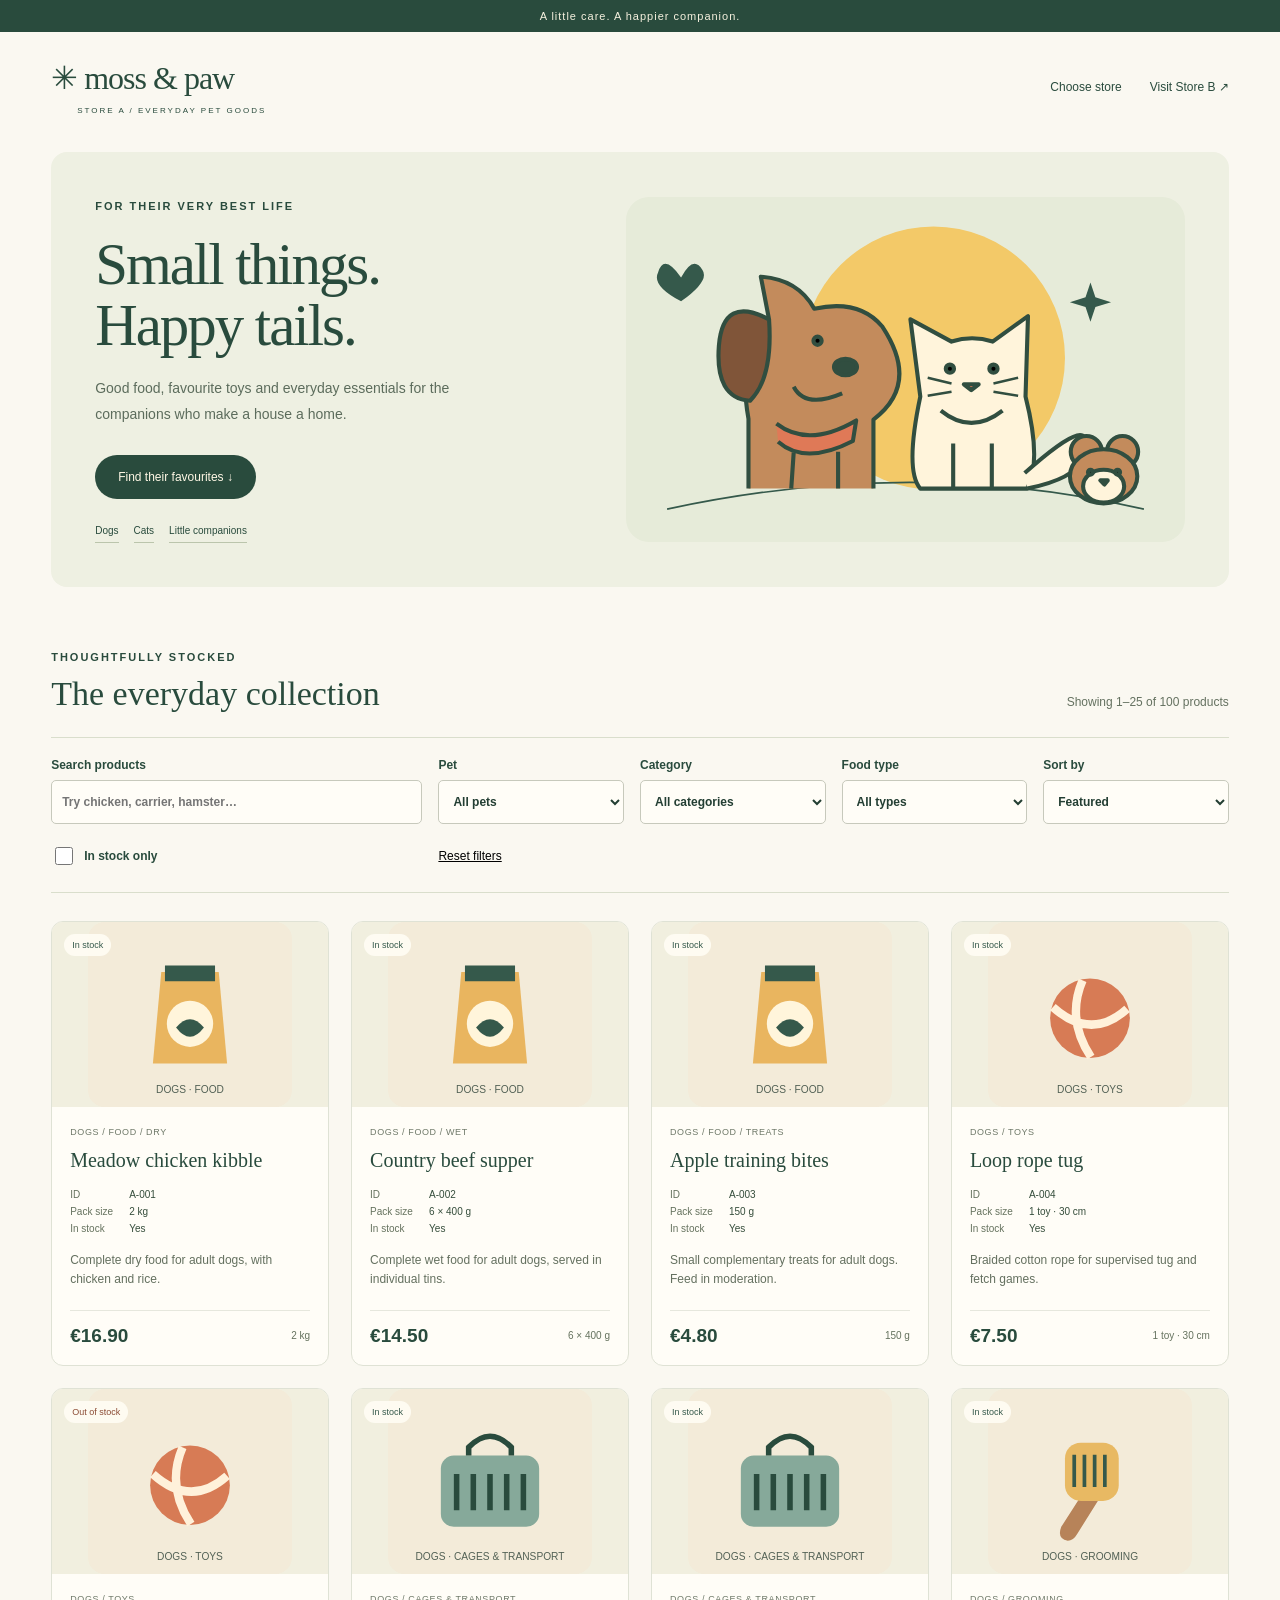
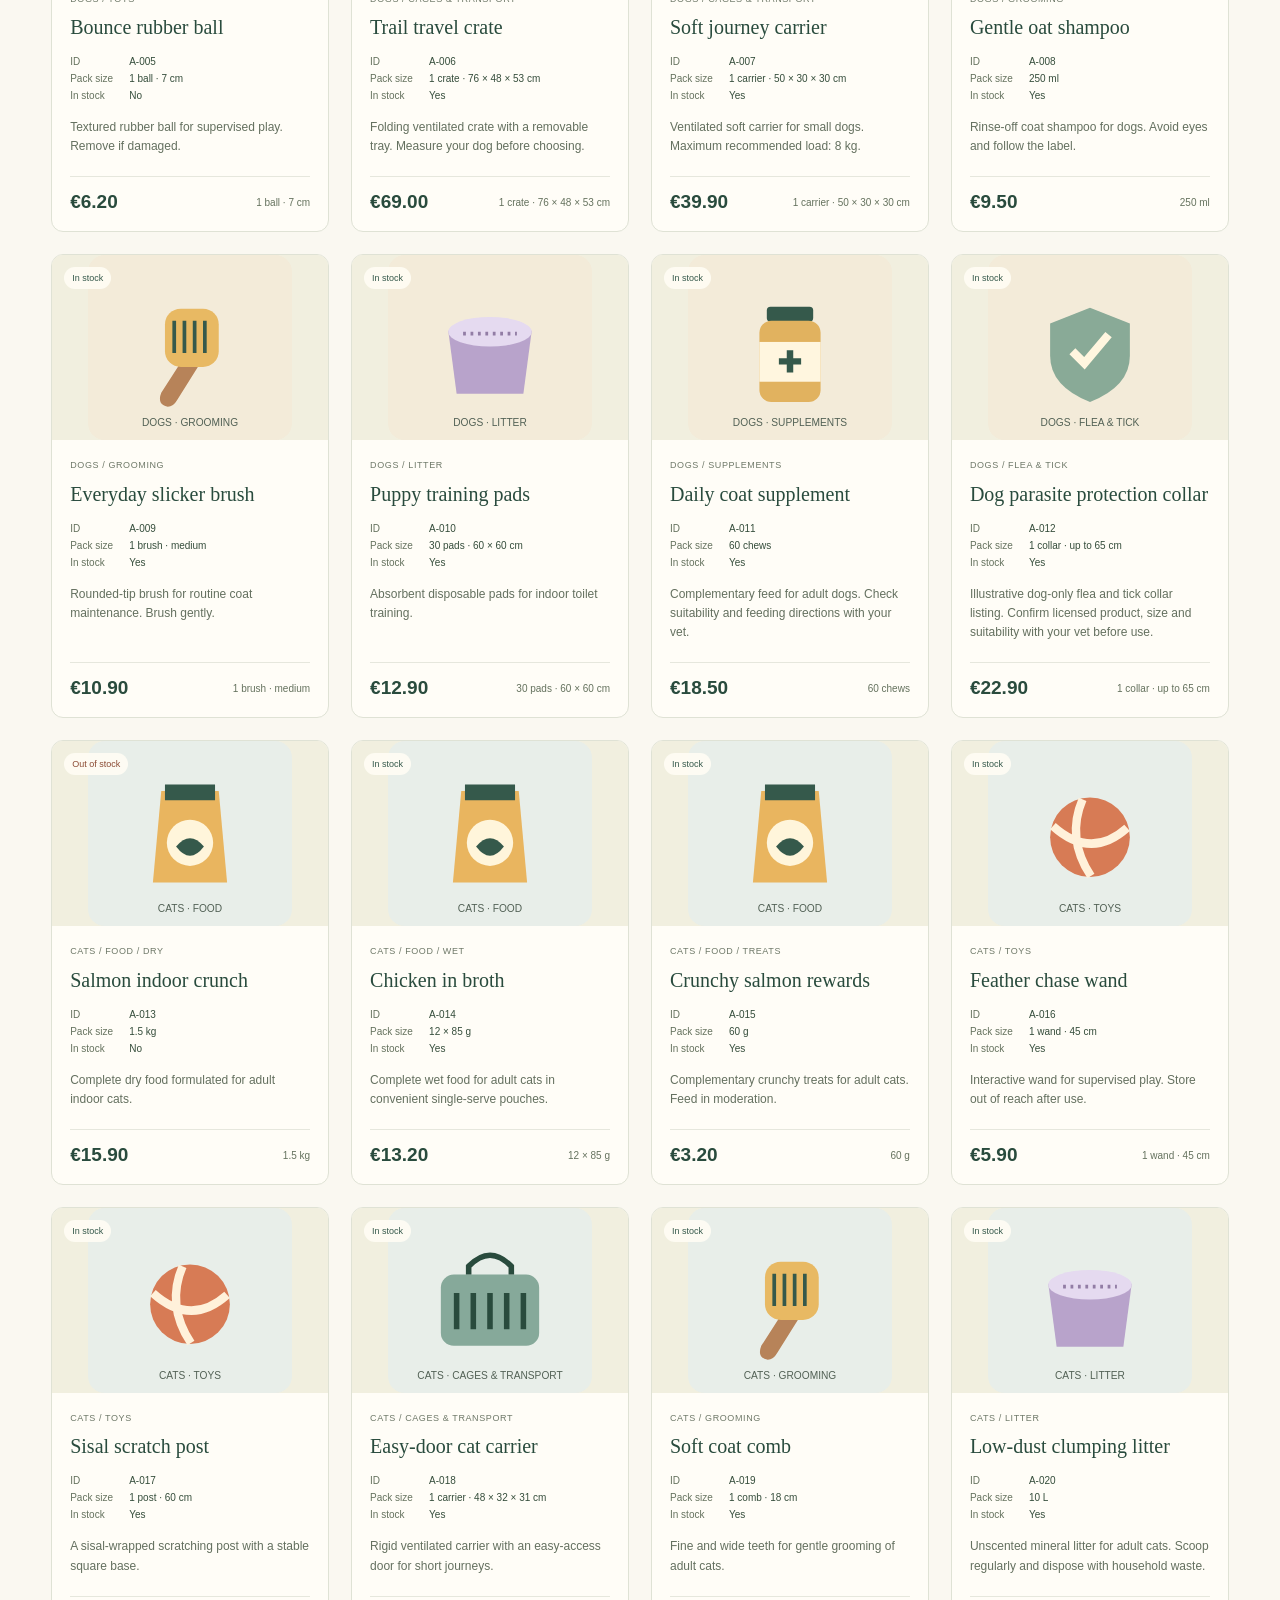
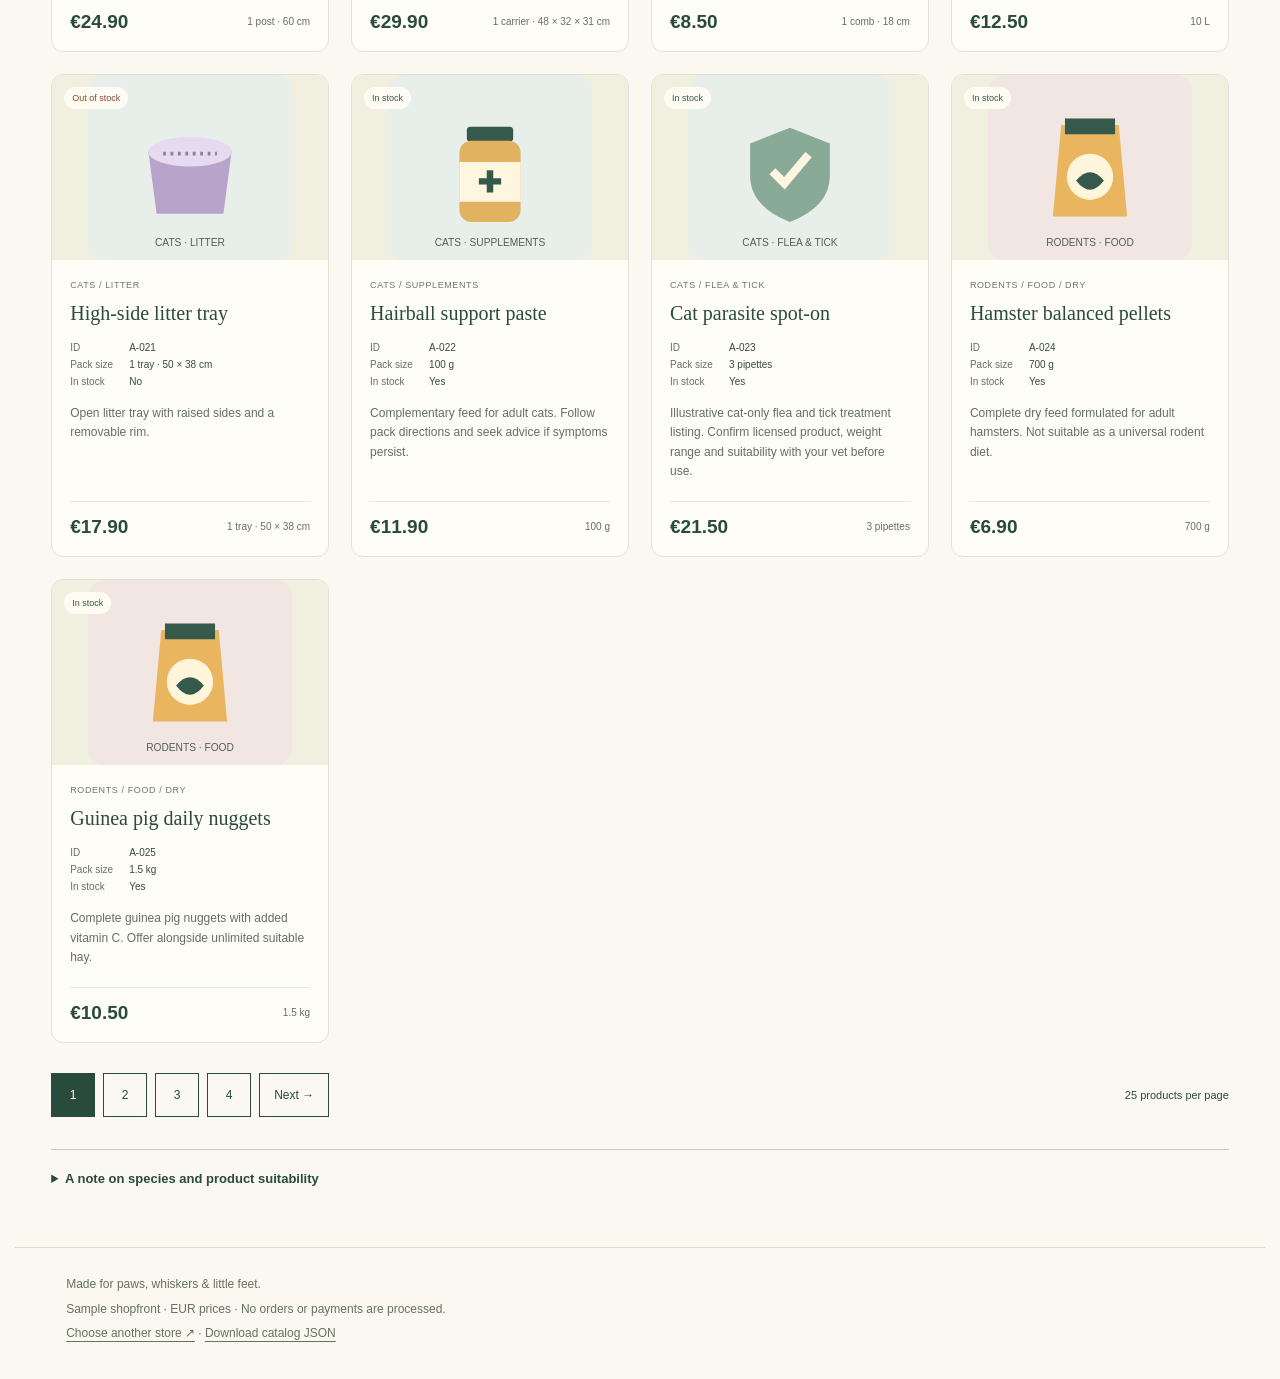
==== store-a/index.html @ b9eed60a "initial commit" ====
<!doctype html><html lang="en"><head><meta charset="utf-8"><meta name="viewport" content="width=device-width,initial-scale=1"><meta name="description" content="Store A — Moss & Paw. Sample pet supplies for dogs, cats and rodents."><title>Store A — Moss & Paw | The Petshop Pair — Page 1 of 4</title><link rel="icon" href="../assets/dogs-1.svg"><link rel="stylesheet" href="../assets/store-a.css"></head><body><a class="skip" href="#catalog">Skip to products</a><div class="announcement">A little care. A happier companion.</div><header><a class="brand" href="./index.html">✳ moss & paw<span>STORE A / EVERYDAY PET GOODS</span></a><nav aria-label="Main"><a href="../index.html">Choose store</a><a href="../store-b/index.html">Visit Store B ↗</a></nav></header><main><section class="hero"><div><span class="eyebrow">FOR THEIR VERY BEST LIFE</span><h1>Small things.<br>Happy tails.</h1><p>Good food, favourite toys and everyday essentials for the companions who make a house a home.</p><a class="primary" href="#catalog">Find their favourites ↓</a><div class="hero-tags"><span>Dogs</span><span>Cats</span><span>Little companions</span></div></div><img src="../assets/friends.svg" alt="Illustration of a friendly dog, cat and hamster" width="680" height="420"></section><section id="catalog"><div class="section-heading"><div><span class="eyebrow">THOUGHTFULLY STOCKED</span><h2>The everyday collection</h2></div><p><span id="count" role="status" aria-live="polite">Showing 1–25 of 100 products</span></p></div><form class="filters " role="search" aria-label="Filter products"><label>Search products<input id="search" type="search" placeholder="Try chicken, carrier, hamster…"></label><label>Pet<select id="pet"><option value="">All pets</option><option>Dogs</option><option>Cats</option><option>Rodents</option></select></label><label>Category<select id="category"><option value="">All categories</option><option>Food</option><option>Toys</option><option>Cages &amp; Transport</option><option>Grooming</option><option>Litter</option><option>Supplements</option><option>Flea &amp; Tick</option></select></label><label>Food type<select id="food"><option value="">All types</option><option>Dry</option><option>Wet</option><option>Treats</option></select></label><label>Sort by<select id="sort"><option value="default">Featured</option><option value="price-low">Price: low to high</option><option value="price-high">Price: high to low</option><option value="name">Name: A–Z</option></select></label><label class="stock-check"><input id="stock" type="checkbox"> In stock only</label><button type="reset" class="reset">Reset filters</button></form><p class="empty" hidden>No products match. Try a different search or reset the filters.</p><div class="product-grid" id="products" data-page="1"><article class="product-card" data-id="A-001" data-pet="Dogs" data-category="Food" data-food="Dry" data-price="16.90" data-stock="yes" itemscope itemtype="https://schema.org/Product"><div class="product-visual"><img src="../assets/dogs-0.svg" alt="Illustrated placeholder for Meadow chicken kibble" width="220" height="200" loading="lazy" itemprop="image"><span class="badge ">In stock</span></div><div class="product-copy"><p class="product-category">Dogs / Food / Dry</p><h3 itemprop="name">Meadow chicken kibble</h3><dl><div><dt>ID</dt><dd itemprop="sku">A-001</dd></div><div><dt>Pack size</dt><dd>2 kg</dd></div><div><dt>In stock</dt><dd>Yes</dd></div></dl><p class="description" itemprop="description">Complete dry food for adult dogs, with chicken and rice.</p><div class="product-bottom" itemprop="offers" itemscope itemtype="https://schema.org/Offer"><data itemprop="price" value="16.90">€16.90</data><meta itemprop="priceCurrency" content="EUR"><link itemprop="availability" href="https://schema.org/InStock"><span class="pack">2 kg</span></div></div></article><article class="product-card" data-id="A-002" data-pet="Dogs" data-category="Food" data-food="Wet" data-price="14.50" data-stock="yes" itemscope itemtype="https://schema.org/Product"><div class="product-visual"><img src="../assets/dogs-0.svg" alt="Illustrated placeholder for Country beef supper" width="220" height="200" loading="lazy" itemprop="image"><span class="badge ">In stock</span></div><div class="product-copy"><p class="product-category">Dogs / Food / Wet</p><h3 itemprop="name">Country beef supper</h3><dl><div><dt>ID</dt><dd itemprop="sku">A-002</dd></div><div><dt>Pack size</dt><dd>6 × 400 g</dd></div><div><dt>In stock</dt><dd>Yes</dd></div></dl><p class="description" itemprop="description">Complete wet food for adult dogs, served in individual tins.</p><div class="product-bottom" itemprop="offers" itemscope itemtype="https://schema.org/Offer"><data itemprop="price" value="14.50">€14.50</data><meta itemprop="priceCurrency" content="EUR"><link itemprop="availability" href="https://schema.org/InStock"><span class="pack">6 × 400 g</span></div></div></article><article class="product-card" data-id="A-003" data-pet="Dogs" data-category="Food" data-food="Treats" data-price="4.80" data-stock="yes" itemscope itemtype="https://schema.org/Product"><div class="product-visual"><img src="../assets/dogs-0.svg" alt="Illustrated placeholder for Apple training bites" width="220" height="200" loading="lazy" itemprop="image"><span class="badge ">In stock</span></div><div class="product-copy"><p class="product-category">Dogs / Food / Treats</p><h3 itemprop="name">Apple training bites</h3><dl><div><dt>ID</dt><dd itemprop="sku">A-003</dd></div><div><dt>Pack size</dt><dd>150 g</dd></div><div><dt>In stock</dt><dd>Yes</dd></div></dl><p class="description" itemprop="description">Small complementary treats for adult dogs. Feed in moderation.</p><div class="product-bottom" itemprop="offers" itemscope itemtype="https://schema.org/Offer"><data itemprop="price" value="4.80">€4.80</data><meta itemprop="priceCurrency" content="EUR"><link itemprop="availability" href="https://schema.org/InStock"><span class="pack">150 g</span></div></div></article><article class="product-card" data-id="A-004" data-pet="Dogs" data-category="Toys" data-food="" data-price="7.50" data-stock="yes" itemscope itemtype="https://schema.org/Product"><div class="product-visual"><img src="../assets/dogs-1.svg" alt="Illustrated placeholder for Loop rope tug" width="220" height="200" loading="lazy" itemprop="image"><span class="badge ">In stock</span></div><div class="product-copy"><p class="product-category">Dogs / Toys</p><h3 itemprop="name">Loop rope tug</h3><dl><div><dt>ID</dt><dd itemprop="sku">A-004</dd></div><div><dt>Pack size</dt><dd>1 toy · 30 cm</dd></div><div><dt>In stock</dt><dd>Yes</dd></div></dl><p class="description" itemprop="description">Braided cotton rope for supervised tug and fetch games.</p><div class="product-bottom" itemprop="offers" itemscope itemtype="https://schema.org/Offer"><data itemprop="price" value="7.50">€7.50</data><meta itemprop="priceCurrency" content="EUR"><link itemprop="availability" href="https://schema.org/InStock"><span class="pack">1 toy · 30 cm</span></div></div></article><article class="product-card" data-id="A-005" data-pet="Dogs" data-category="Toys" data-food="" data-price="6.20" data-stock="no" itemscope itemtype="https://schema.org/Product"><div class="product-visual"><img src="../assets/dogs-1.svg" alt="Illustrated placeholder for Bounce rubber ball" width="220" height="200" loading="lazy" itemprop="image"><span class="badge sold">Out of stock</span></div><div class="product-copy"><p class="product-category">Dogs / Toys</p><h3 itemprop="name">Bounce rubber ball</h3><dl><div><dt>ID</dt><dd itemprop="sku">A-005</dd></div><div><dt>Pack size</dt><dd>1 ball · 7 cm</dd></div><div><dt>In stock</dt><dd>No</dd></div></dl><p class="description" itemprop="description">Textured rubber ball for supervised play. Remove if damaged.</p><div class="product-bottom" itemprop="offers" itemscope itemtype="https://schema.org/Offer"><data itemprop="price" value="6.20">€6.20</data><meta itemprop="priceCurrency" content="EUR"><link itemprop="availability" href="https://schema.org/OutOfStock"><span class="pack">1 ball · 7 cm</span></div></div></article><article class="product-card" data-id="A-006" data-pet="Dogs" data-category="Cages &amp; Transport" data-food="" data-price="69.00" data-stock="yes" itemscope itemtype="https://schema.org/Product"><div class="product-visual"><img src="../assets/dogs-2.svg" alt="Illustrated placeholder for Trail travel crate" width="220" height="200" loading="lazy" itemprop="image"><span class="badge ">In stock</span></div><div class="product-copy"><p class="product-category">Dogs / Cages &amp; Transport</p><h3 itemprop="name">Trail travel crate</h3><dl><div><dt>ID</dt><dd itemprop="sku">A-006</dd></div><div><dt>Pack size</dt><dd>1 crate · 76 × 48 × 53 cm</dd></div><div><dt>In stock</dt><dd>Yes</dd></div></dl><p class="description" itemprop="description">Folding ventilated crate with a removable tray. Measure your dog before choosing.</p><div class="product-bottom" itemprop="offers" itemscope itemtype="https://schema.org/Offer"><data itemprop="price" value="69.00">€69.00</data><meta itemprop="priceCurrency" content="EUR"><link itemprop="availability" href="https://schema.org/InStock"><span class="pack">1 crate · 76 × 48 × 53 cm</span></div></div></article><article class="product-card" data-id="A-007" data-pet="Dogs" data-category="Cages &amp; Transport" data-food="" data-price="39.90" data-stock="yes" itemscope itemtype="https://schema.org/Product"><div class="product-visual"><img src="../assets/dogs-2.svg" alt="Illustrated placeholder for Soft journey carrier" width="220" height="200" loading="lazy" itemprop="image"><span class="badge ">In stock</span></div><div class="product-copy"><p class="product-category">Dogs / Cages &amp; Transport</p><h3 itemprop="name">Soft journey carrier</h3><dl><div><dt>ID</dt><dd itemprop="sku">A-007</dd></div><div><dt>Pack size</dt><dd>1 carrier · 50 × 30 × 30 cm</dd></div><div><dt>In stock</dt><dd>Yes</dd></div></dl><p class="description" itemprop="description">Ventilated soft carrier for small dogs. Maximum recommended load: 8 kg.</p><div class="product-bottom" itemprop="offers" itemscope itemtype="https://schema.org/Offer"><data itemprop="price" value="39.90">€39.90</data><meta itemprop="priceCurrency" content="EUR"><link itemprop="availability" href="https://schema.org/InStock"><span class="pack">1 carrier · 50 × 30 × 30 cm</span></div></div></article><article class="product-card" data-id="A-008" data-pet="Dogs" data-category="Grooming" data-food="" data-price="9.50" data-stock="yes" itemscope itemtype="https://schema.org/Product"><div class="product-visual"><img src="../assets/dogs-3.svg" alt="Illustrated placeholder for Gentle oat shampoo" width="220" height="200" loading="lazy" itemprop="image"><span class="badge ">In stock</span></div><div class="product-copy"><p class="product-category">Dogs / Grooming</p><h3 itemprop="name">Gentle oat shampoo</h3><dl><div><dt>ID</dt><dd itemprop="sku">A-008</dd></div><div><dt>Pack size</dt><dd>250 ml</dd></div><div><dt>In stock</dt><dd>Yes</dd></div></dl><p class="description" itemprop="description">Rinse-off coat shampoo for dogs. Avoid eyes and follow the label.</p><div class="product-bottom" itemprop="offers" itemscope itemtype="https://schema.org/Offer"><data itemprop="price" value="9.50">€9.50</data><meta itemprop="priceCurrency" content="EUR"><link itemprop="availability" href="https://schema.org/InStock"><span class="pack">250 ml</span></div></div></article><article class="product-card" data-id="A-009" data-pet="Dogs" data-category="Grooming" data-food="" data-price="10.90" data-stock="yes" itemscope itemtype="https://schema.org/Product"><div class="product-visual"><img src="../assets/dogs-3.svg" alt="Illustrated placeholder for Everyday slicker brush" width="220" height="200" loading="lazy" itemprop="image"><span class="badge ">In stock</span></div><div class="product-copy"><p class="product-category">Dogs / Grooming</p><h3 itemprop="name">Everyday slicker brush</h3><dl><div><dt>ID</dt><dd itemprop="sku">A-009</dd></div><div><dt>Pack size</dt><dd>1 brush · medium</dd></div><div><dt>In stock</dt><dd>Yes</dd></div></dl><p class="description" itemprop="description">Rounded-tip brush for routine coat maintenance. Brush gently.</p><div class="product-bottom" itemprop="offers" itemscope itemtype="https://schema.org/Offer"><data itemprop="price" value="10.90">€10.90</data><meta itemprop="priceCurrency" content="EUR"><link itemprop="availability" href="https://schema.org/InStock"><span class="pack">1 brush · medium</span></div></div></article><article class="product-card" data-id="A-010" data-pet="Dogs" data-category="Litter" data-food="" data-price="12.90" data-stock="yes" itemscope itemtype="https://schema.org/Product"><div class="product-visual"><img src="../assets/dogs-4.svg" alt="Illustrated placeholder for Puppy training pads" width="220" height="200" loading="lazy" itemprop="image"><span class="badge ">In stock</span></div><div class="product-copy"><p class="product-category">Dogs / Litter</p><h3 itemprop="name">Puppy training pads</h3><dl><div><dt>ID</dt><dd itemprop="sku">A-010</dd></div><div><dt>Pack size</dt><dd>30 pads · 60 × 60 cm</dd></div><div><dt>In stock</dt><dd>Yes</dd></div></dl><p class="description" itemprop="description">Absorbent disposable pads for indoor toilet training.</p><div class="product-bottom" itemprop="offers" itemscope itemtype="https://schema.org/Offer"><data itemprop="price" value="12.90">€12.90</data><meta itemprop="priceCurrency" content="EUR"><link itemprop="availability" href="https://schema.org/InStock"><span class="pack">30 pads · 60 × 60 cm</span></div></div></article><article class="product-card" data-id="A-011" data-pet="Dogs" data-category="Supplements" data-food="" data-price="18.50" data-stock="yes" itemscope itemtype="https://schema.org/Product"><div class="product-visual"><img src="../assets/dogs-5.svg" alt="Illustrated placeholder for Daily coat supplement" width="220" height="200" loading="lazy" itemprop="image"><span class="badge ">In stock</span></div><div class="product-copy"><p class="product-category">Dogs / Supplements</p><h3 itemprop="name">Daily coat supplement</h3><dl><div><dt>ID</dt><dd itemprop="sku">A-011</dd></div><div><dt>Pack size</dt><dd>60 chews</dd></div><div><dt>In stock</dt><dd>Yes</dd></div></dl><p class="description" itemprop="description">Complementary feed for adult dogs. Check suitability and feeding directions with your vet.</p><div class="product-bottom" itemprop="offers" itemscope itemtype="https://schema.org/Offer"><data itemprop="price" value="18.50">€18.50</data><meta itemprop="priceCurrency" content="EUR"><link itemprop="availability" href="https://schema.org/InStock"><span class="pack">60 chews</span></div></div></article><article class="product-card" data-id="A-012" data-pet="Dogs" data-category="Flea &amp; Tick" data-food="" data-price="22.90" data-stock="yes" itemscope itemtype="https://schema.org/Product"><div class="product-visual"><img src="../assets/dogs-6.svg" alt="Illustrated placeholder for Dog parasite protection collar" width="220" height="200" loading="lazy" itemprop="image"><span class="badge ">In stock</span></div><div class="product-copy"><p class="product-category">Dogs / Flea &amp; Tick</p><h3 itemprop="name">Dog parasite protection collar</h3><dl><div><dt>ID</dt><dd itemprop="sku">A-012</dd></div><div><dt>Pack size</dt><dd>1 collar · up to 65 cm</dd></div><div><dt>In stock</dt><dd>Yes</dd></div></dl><p class="description" itemprop="description">Illustrative dog-only flea and tick collar listing. Confirm licensed product, size and suitability with your vet before use.</p><div class="product-bottom" itemprop="offers" itemscope itemtype="https://schema.org/Offer"><data itemprop="price" value="22.90">€22.90</data><meta itemprop="priceCurrency" content="EUR"><link itemprop="availability" href="https://schema.org/InStock"><span class="pack">1 collar · up to 65 cm</span></div></div></article><article class="product-card" data-id="A-013" data-pet="Cats" data-category="Food" data-food="Dry" data-price="15.90" data-stock="no" itemscope itemtype="https://schema.org/Product"><div class="product-visual"><img src="../assets/cats-0.svg" alt="Illustrated placeholder for Salmon indoor crunch" width="220" height="200" loading="lazy" itemprop="image"><span class="badge sold">Out of stock</span></div><div class="product-copy"><p class="product-category">Cats / Food / Dry</p><h3 itemprop="name">Salmon indoor crunch</h3><dl><div><dt>ID</dt><dd itemprop="sku">A-013</dd></div><div><dt>Pack size</dt><dd>1.5 kg</dd></div><div><dt>In stock</dt><dd>No</dd></div></dl><p class="description" itemprop="description">Complete dry food formulated for adult indoor cats.</p><div class="product-bottom" itemprop="offers" itemscope itemtype="https://schema.org/Offer"><data itemprop="price" value="15.90">€15.90</data><meta itemprop="priceCurrency" content="EUR"><link itemprop="availability" href="https://schema.org/OutOfStock"><span class="pack">1.5 kg</span></div></div></article><article class="product-card" data-id="A-014" data-pet="Cats" data-category="Food" data-food="Wet" data-price="13.20" data-stock="yes" itemscope itemtype="https://schema.org/Product"><div class="product-visual"><img src="../assets/cats-0.svg" alt="Illustrated placeholder for Chicken in broth" width="220" height="200" loading="lazy" itemprop="image"><span class="badge ">In stock</span></div><div class="product-copy"><p class="product-category">Cats / Food / Wet</p><h3 itemprop="name">Chicken in broth</h3><dl><div><dt>ID</dt><dd itemprop="sku">A-014</dd></div><div><dt>Pack size</dt><dd>12 × 85 g</dd></div><div><dt>In stock</dt><dd>Yes</dd></div></dl><p class="description" itemprop="description">Complete wet food for adult cats in convenient single-serve pouches.</p><div class="product-bottom" itemprop="offers" itemscope itemtype="https://schema.org/Offer"><data itemprop="price" value="13.20">€13.20</data><meta itemprop="priceCurrency" content="EUR"><link itemprop="availability" href="https://schema.org/InStock"><span class="pack">12 × 85 g</span></div></div></article><article class="product-card" data-id="A-015" data-pet="Cats" data-category="Food" data-food="Treats" data-price="3.20" data-stock="yes" itemscope itemtype="https://schema.org/Product"><div class="product-visual"><img src="../assets/cats-0.svg" alt="Illustrated placeholder for Crunchy salmon rewards" width="220" height="200" loading="lazy" itemprop="image"><span class="badge ">In stock</span></div><div class="product-copy"><p class="product-category">Cats / Food / Treats</p><h3 itemprop="name">Crunchy salmon rewards</h3><dl><div><dt>ID</dt><dd itemprop="sku">A-015</dd></div><div><dt>Pack size</dt><dd>60 g</dd></div><div><dt>In stock</dt><dd>Yes</dd></div></dl><p class="description" itemprop="description">Complementary crunchy treats for adult cats. Feed in moderation.</p><div class="product-bottom" itemprop="offers" itemscope itemtype="https://schema.org/Offer"><data itemprop="price" value="3.20">€3.20</data><meta itemprop="priceCurrency" content="EUR"><link itemprop="availability" href="https://schema.org/InStock"><span class="pack">60 g</span></div></div></article><article class="product-card" data-id="A-016" data-pet="Cats" data-category="Toys" data-food="" data-price="5.90" data-stock="yes" itemscope itemtype="https://schema.org/Product"><div class="product-visual"><img src="../assets/cats-1.svg" alt="Illustrated placeholder for Feather chase wand" width="220" height="200" loading="lazy" itemprop="image"><span class="badge ">In stock</span></div><div class="product-copy"><p class="product-category">Cats / Toys</p><h3 itemprop="name">Feather chase wand</h3><dl><div><dt>ID</dt><dd itemprop="sku">A-016</dd></div><div><dt>Pack size</dt><dd>1 wand · 45 cm</dd></div><div><dt>In stock</dt><dd>Yes</dd></div></dl><p class="description" itemprop="description">Interactive wand for supervised play. Store out of reach after use.</p><div class="product-bottom" itemprop="offers" itemscope itemtype="https://schema.org/Offer"><data itemprop="price" value="5.90">€5.90</data><meta itemprop="priceCurrency" content="EUR"><link itemprop="availability" href="https://schema.org/InStock"><span class="pack">1 wand · 45 cm</span></div></div></article><article class="product-card" data-id="A-017" data-pet="Cats" data-category="Toys" data-food="" data-price="24.90" data-stock="yes" itemscope itemtype="https://schema.org/Product"><div class="product-visual"><img src="../assets/cats-1.svg" alt="Illustrated placeholder for Sisal scratch post" width="220" height="200" loading="lazy" itemprop="image"><span class="badge ">In stock</span></div><div class="product-copy"><p class="product-category">Cats / Toys</p><h3 itemprop="name">Sisal scratch post</h3><dl><div><dt>ID</dt><dd itemprop="sku">A-017</dd></div><div><dt>Pack size</dt><dd>1 post · 60 cm</dd></div><div><dt>In stock</dt><dd>Yes</dd></div></dl><p class="description" itemprop="description">A sisal-wrapped scratching post with a stable square base.</p><div class="product-bottom" itemprop="offers" itemscope itemtype="https://schema.org/Offer"><data itemprop="price" value="24.90">€24.90</data><meta itemprop="priceCurrency" content="EUR"><link itemprop="availability" href="https://schema.org/InStock"><span class="pack">1 post · 60 cm</span></div></div></article><article class="product-card" data-id="A-018" data-pet="Cats" data-category="Cages &amp; Transport" data-food="" data-price="29.90" data-stock="yes" itemscope itemtype="https://schema.org/Product"><div class="product-visual"><img src="../assets/cats-2.svg" alt="Illustrated placeholder for Easy-door cat carrier" width="220" height="200" loading="lazy" itemprop="image"><span class="badge ">In stock</span></div><div class="product-copy"><p class="product-category">Cats / Cages &amp; Transport</p><h3 itemprop="name">Easy-door cat carrier</h3><dl><div><dt>ID</dt><dd itemprop="sku">A-018</dd></div><div><dt>Pack size</dt><dd>1 carrier · 48 × 32 × 31 cm</dd></div><div><dt>In stock</dt><dd>Yes</dd></div></dl><p class="description" itemprop="description">Rigid ventilated carrier with an easy-access door for short journeys.</p><div class="product-bottom" itemprop="offers" itemscope itemtype="https://schema.org/Offer"><data itemprop="price" value="29.90">€29.90</data><meta itemprop="priceCurrency" content="EUR"><link itemprop="availability" href="https://schema.org/InStock"><span class="pack">1 carrier · 48 × 32 × 31 cm</span></div></div></article><article class="product-card" data-id="A-019" data-pet="Cats" data-category="Grooming" data-food="" data-price="8.50" data-stock="yes" itemscope itemtype="https://schema.org/Product"><div class="product-visual"><img src="../assets/cats-3.svg" alt="Illustrated placeholder for Soft coat comb" width="220" height="200" loading="lazy" itemprop="image"><span class="badge ">In stock</span></div><div class="product-copy"><p class="product-category">Cats / Grooming</p><h3 itemprop="name">Soft coat comb</h3><dl><div><dt>ID</dt><dd itemprop="sku">A-019</dd></div><div><dt>Pack size</dt><dd>1 comb · 18 cm</dd></div><div><dt>In stock</dt><dd>Yes</dd></div></dl><p class="description" itemprop="description">Fine and wide teeth for gentle grooming of adult cats.</p><div class="product-bottom" itemprop="offers" itemscope itemtype="https://schema.org/Offer"><data itemprop="price" value="8.50">€8.50</data><meta itemprop="priceCurrency" content="EUR"><link itemprop="availability" href="https://schema.org/InStock"><span class="pack">1 comb · 18 cm</span></div></div></article><article class="product-card" data-id="A-020" data-pet="Cats" data-category="Litter" data-food="" data-price="12.50" data-stock="yes" itemscope itemtype="https://schema.org/Product"><div class="product-visual"><img src="../assets/cats-4.svg" alt="Illustrated placeholder for Low-dust clumping litter" width="220" height="200" loading="lazy" itemprop="image"><span class="badge ">In stock</span></div><div class="product-copy"><p class="product-category">Cats / Litter</p><h3 itemprop="name">Low-dust clumping litter</h3><dl><div><dt>ID</dt><dd itemprop="sku">A-020</dd></div><div><dt>Pack size</dt><dd>10 L</dd></div><div><dt>In stock</dt><dd>Yes</dd></div></dl><p class="description" itemprop="description">Unscented mineral litter for adult cats. Scoop regularly and dispose with household waste.</p><div class="product-bottom" itemprop="offers" itemscope itemtype="https://schema.org/Offer"><data itemprop="price" value="12.50">€12.50</data><meta itemprop="priceCurrency" content="EUR"><link itemprop="availability" href="https://schema.org/InStock"><span class="pack">10 L</span></div></div></article><article class="product-card" data-id="A-021" data-pet="Cats" data-category="Litter" data-food="" data-price="17.90" data-stock="no" itemscope itemtype="https://schema.org/Product"><div class="product-visual"><img src="../assets/cats-4.svg" alt="Illustrated placeholder for High-side litter tray" width="220" height="200" loading="lazy" itemprop="image"><span class="badge sold">Out of stock</span></div><div class="product-copy"><p class="product-category">Cats / Litter</p><h3 itemprop="name">High-side litter tray</h3><dl><div><dt>ID</dt><dd itemprop="sku">A-021</dd></div><div><dt>Pack size</dt><dd>1 tray · 50 × 38 cm</dd></div><div><dt>In stock</dt><dd>No</dd></div></dl><p class="description" itemprop="description">Open litter tray with raised sides and a removable rim.</p><div class="product-bottom" itemprop="offers" itemscope itemtype="https://schema.org/Offer"><data itemprop="price" value="17.90">€17.90</data><meta itemprop="priceCurrency" content="EUR"><link itemprop="availability" href="https://schema.org/OutOfStock"><span class="pack">1 tray · 50 × 38 cm</span></div></div></article><article class="product-card" data-id="A-022" data-pet="Cats" data-category="Supplements" data-food="" data-price="11.90" data-stock="yes" itemscope itemtype="https://schema.org/Product"><div class="product-visual"><img src="../assets/cats-5.svg" alt="Illustrated placeholder for Hairball support paste" width="220" height="200" loading="lazy" itemprop="image"><span class="badge ">In stock</span></div><div class="product-copy"><p class="product-category">Cats / Supplements</p><h3 itemprop="name">Hairball support paste</h3><dl><div><dt>ID</dt><dd itemprop="sku">A-022</dd></div><div><dt>Pack size</dt><dd>100 g</dd></div><div><dt>In stock</dt><dd>Yes</dd></div></dl><p class="description" itemprop="description">Complementary feed for adult cats. Follow pack directions and seek advice if symptoms persist.</p><div class="product-bottom" itemprop="offers" itemscope itemtype="https://schema.org/Offer"><data itemprop="price" value="11.90">€11.90</data><meta itemprop="priceCurrency" content="EUR"><link itemprop="availability" href="https://schema.org/InStock"><span class="pack">100 g</span></div></div></article><article class="product-card" data-id="A-023" data-pet="Cats" data-category="Flea &amp; Tick" data-food="" data-price="21.50" data-stock="yes" itemscope itemtype="https://schema.org/Product"><div class="product-visual"><img src="../assets/cats-6.svg" alt="Illustrated placeholder for Cat parasite spot-on" width="220" height="200" loading="lazy" itemprop="image"><span class="badge ">In stock</span></div><div class="product-copy"><p class="product-category">Cats / Flea &amp; Tick</p><h3 itemprop="name">Cat parasite spot-on</h3><dl><div><dt>ID</dt><dd itemprop="sku">A-023</dd></div><div><dt>Pack size</dt><dd>3 pipettes</dd></div><div><dt>In stock</dt><dd>Yes</dd></div></dl><p class="description" itemprop="description">Illustrative cat-only flea and tick treatment listing. Confirm licensed product, weight range and suitability with your vet before use.</p><div class="product-bottom" itemprop="offers" itemscope itemtype="https://schema.org/Offer"><data itemprop="price" value="21.50">€21.50</data><meta itemprop="priceCurrency" content="EUR"><link itemprop="availability" href="https://schema.org/InStock"><span class="pack">3 pipettes</span></div></div></article><article class="product-card" data-id="A-024" data-pet="Rodents" data-category="Food" data-food="Dry" data-price="6.90" data-stock="yes" itemscope itemtype="https://schema.org/Product"><div class="product-visual"><img src="../assets/rodents-0.svg" alt="Illustrated placeholder for Hamster balanced pellets" width="220" height="200" loading="lazy" itemprop="image"><span class="badge ">In stock</span></div><div class="product-copy"><p class="product-category">Rodents / Food / Dry</p><h3 itemprop="name">Hamster balanced pellets</h3><dl><div><dt>ID</dt><dd itemprop="sku">A-024</dd></div><div><dt>Pack size</dt><dd>700 g</dd></div><div><dt>In stock</dt><dd>Yes</dd></div></dl><p class="description" itemprop="description">Complete dry feed formulated for adult hamsters. Not suitable as a universal rodent diet.</p><div class="product-bottom" itemprop="offers" itemscope itemtype="https://schema.org/Offer"><data itemprop="price" value="6.90">€6.90</data><meta itemprop="priceCurrency" content="EUR"><link itemprop="availability" href="https://schema.org/InStock"><span class="pack">700 g</span></div></div></article><article class="product-card" data-id="A-025" data-pet="Rodents" data-category="Food" data-food="Dry" data-price="10.50" data-stock="yes" itemscope itemtype="https://schema.org/Product"><div class="product-visual"><img src="../assets/rodents-0.svg" alt="Illustrated placeholder for Guinea pig daily nuggets" width="220" height="200" loading="lazy" itemprop="image"><span class="badge ">In stock</span></div><div class="product-copy"><p class="product-category">Rodents / Food / Dry</p><h3 itemprop="name">Guinea pig daily nuggets</h3><dl><div><dt>ID</dt><dd itemprop="sku">A-025</dd></div><div><dt>Pack size</dt><dd>1.5 kg</dd></div><div><dt>In stock</dt><dd>Yes</dd></div></dl><p class="description" itemprop="description">Complete guinea pig nuggets with added vitamin C. Offer alongside unlimited suitable hay.</p><div class="product-bottom" itemprop="offers" itemscope itemtype="https://schema.org/Offer"><data itemprop="price" value="10.50">€10.50</data><meta itemprop="priceCurrency" content="EUR"><link itemprop="availability" href="https://schema.org/InStock"><span class="pack">1.5 kg</span></div></div></article></div><nav class="pagination" aria-label="Catalog pages"><a href="index.html" aria-current="page">1</a><a href="page-2.html">2</a><a href="page-3.html">3</a><a href="page-4.html">4</a><a href="page-2.html">Next →</a><span>25 products per page</span></nav><details class="care-note"><summary>A note on species and product suitability</summary><p>Rodent food and care are species-specific: read each description. Wet food and flea/tick products are intentionally omitted for rodents; consult an exotic-pet vet about parasite care. Dogs use training pads in the litter category. All products and prices are fictional samples; illustrations are placeholders. Treatment and supplement listings are examples, not recommendations.</p></details></section></main><footer><p>Made for paws, whiskers & little feet.</p><p>Sample shopfront · EUR prices · No orders or payments are processed.</p><a href="../index.html">Choose another store ↗</a> · <a href="catalog.json" download>Download catalog JSON</a></footer><script src="../assets/catalog.js" defer></script><script id="catalog-rows" type="application/json">["\u003carticle class=\"product-card\" data-id=\"A-001\" data-pet=\"Dogs\" data-category=\"Food\" data-food=\"Dry\" data-price=\"16.90\" data-stock=\"yes\" itemscope itemtype=\"https://schema.org/Product\">\u003cdiv class=\"product-visual\">\u003cimg src=\"../assets/dogs-0.svg\" alt=\"Illustrated placeholder for Meadow chicken kibble\" width=\"220\" height=\"200\" loading=\"lazy\" itemprop=\"image\">\u003cspan class=\"badge \">In stock\u003c/span>\u003c/div>\u003cdiv class=\"product-copy\">\u003cp class=\"product-category\">Dogs / Food / Dry\u003c/p>\u003ch3 itemprop=\"name\">Meadow chicken kibble\u003c/h3>\u003cdl>\u003cdiv>\u003cdt>ID\u003c/dt>\u003cdd itemprop=\"sku\">A-001\u003c/dd>\u003c/div>\u003cdiv>\u003cdt>Pack size\u003c/dt>\u003cdd>2 kg\u003c/dd>\u003c/div>\u003cdiv>\u003cdt>In stock\u003c/dt>\u003cdd>Yes\u003c/dd>\u003c/div>\u003c/dl>\u003cp class=\"description\" itemprop=\"description\">Complete dry food for adult dogs, with chicken and rice.\u003c/p>\u003cdiv class=\"product-bottom\" itemprop=\"offers\" itemscope itemtype=\"https://schema.org/Offer\">\u003cdata itemprop=\"price\" value=\"16.90\">€16.90\u003c/data>\u003cmeta itemprop=\"priceCurrency\" content=\"EUR\">\u003clink itemprop=\"availability\" href=\"https://schema.org/InStock\">\u003cspan class=\"pack\">2 kg\u003c/span>\u003c/div>\u003c/div>\u003c/article>","\u003carticle class=\"product-card\" data-id=\"A-002\" data-pet=\"Dogs\" data-category=\"Food\" data-food=\"Wet\" data-price=\"14.50\" data-stock=\"yes\" itemscope itemtype=\"https://schema.org/Product\">\u003cdiv class=\"product-visual\">\u003cimg src=\"../assets/dogs-0.svg\" alt=\"Illustrated placeholder for Country beef supper\" width=\"220\" height=\"200\" loading=\"lazy\" itemprop=\"image\">\u003cspan class=\"badge \">In stock\u003c/span>\u003c/div>\u003cdiv class=\"product-copy\">\u003cp class=\"product-category\">Dogs / Food / Wet\u003c/p>\u003ch3 itemprop=\"name\">Country beef supper\u003c/h3>\u003cdl>\u003cdiv>\u003cdt>ID\u003c/dt>\u003cdd itemprop=\"sku\">A-002\u003c/dd>\u003c/div>\u003cdiv>\u003cdt>Pack size\u003c/dt>\u003cdd>6 × 400 g\u003c/dd>\u003c/div>\u003cdiv>\u003cdt>In stock\u003c/dt>\u003cdd>Yes\u003c/dd>\u003c/div>\u003c/dl>\u003cp class=\"description\" itemprop=\"description\">Complete wet food for adult dogs, served in individual tins.\u003c/p>\u003cdiv class=\"product-bottom\" itemprop=\"offers\" itemscope itemtype=\"https://schema.org/Offer\">\u003cdata itemprop=\"price\" value=\"14.50\">€14.50\u003c/data>\u003cmeta itemprop=\"priceCurrency\" content=\"EUR\">\u003clink itemprop=\"availability\" href=\"https://schema.org/InStock\">\u003cspan class=\"pack\">6 × 400 g\u003c/span>\u003c/div>\u003c/div>\u003c/article>","\u003carticle class=\"product-card\" data-id=\"A-003\" data-pet=\"Dogs\" data-category=\"Food\" data-food=\"Treats\" data-price=\"4.80\" data-stock=\"yes\" itemscope itemtype=\"https://schema.org/Product\">\u003cdiv class=\"product-visual\">\u003cimg src=\"../assets/dogs-0.svg\" alt=\"Illustrated placeholder for Apple training bites\" width=\"220\" height=\"200\" loading=\"lazy\" itemprop=\"image\">\u003cspan class=\"badge \">In stock\u003c/span>\u003c/div>\u003cdiv class=\"product-copy\">\u003cp class=\"product-category\">Dogs / Food / Treats\u003c/p>\u003ch3 itemprop=\"name\">Apple training bites\u003c/h3>\u003cdl>\u003cdiv>\u003cdt>ID\u003c/dt>\u003cdd itemprop=\"sku\">A-003\u003c/dd>\u003c/div>\u003cdiv>\u003cdt>Pack size\u003c/dt>\u003cdd>150 g\u003c/dd>\u003c/div>\u003cdiv>\u003cdt>In stock\u003c/dt>\u003cdd>Yes\u003c/dd>\u003c/div>\u003c/dl>\u003cp class=\"description\" itemprop=\"description\">Small complementary treats for adult dogs. Feed in moderation.\u003c/p>\u003cdiv class=\"product-bottom\" itemprop=\"offers\" itemscope itemtype=\"https://schema.org/Offer\">\u003cdata itemprop=\"price\" value=\"4.80\">€4.80\u003c/data>\u003cmeta itemprop=\"priceCurrency\" content=\"EUR\">\u003clink itemprop=\"availability\" href=\"https://schema.org/InStock\">\u003cspan class=\"pack\">150 g\u003c/span>\u003c/div>\u003c/div>\u003c/article>","\u003carticle class=\"product-card\" data-id=\"A-004\" data-pet=\"Dogs\" data-category=\"Toys\" data-food=\"\" data-price=\"7.50\" data-stock=\"yes\" itemscope itemtype=\"https://schema.org/Product\">\u003cdiv class=\"product-visual\">\u003cimg src=\"../assets/dogs-1.svg\" alt=\"Illustrated placeholder for Loop rope tug\" width=\"220\" height=\"200\" loading=\"lazy\" itemprop=\"image\">\u003cspan class=\"badge \">In stock\u003c/span>\u003c/div>\u003cdiv class=\"product-copy\">\u003cp class=\"product-category\">Dogs / Toys\u003c/p>\u003ch3 itemprop=\"name\">Loop rope tug\u003c/h3>\u003cdl>\u003cdiv>\u003cdt>ID\u003c/dt>\u003cdd itemprop=\"sku\">A-004\u003c/dd>\u003c/div>\u003cdiv>\u003cdt>Pack size\u003c/dt>\u003cdd>1 toy · 30 cm\u003c/dd>\u003c/div>\u003cdiv>\u003cdt>In stock\u003c/dt>\u003cdd>Yes\u003c/dd>\u003c/div>\u003c/dl>\u003cp class=\"description\" itemprop=\"description\">Braided cotton rope for supervised tug and fetch games.\u003c/p>\u003cdiv class=\"product-bottom\" itemprop=\"offers\" itemscope itemtype=\"https://schema.org/Offer\">\u003cdata itemprop=\"price\" value=\"7.50\">€7.50\u003c/data>\u003cmeta itemprop=\"priceCurrency\" content=\"EUR\">\u003clink itemprop=\"availability\" href=\"https://schema.org/InStock\">\u003cspan class=\"pack\">1 toy · 30 cm\u003c/span>\u003c/div>\u003c/div>\u003c/article>","\u003carticle class=\"product-card\" data-id=\"A-005\" data-pet=\"Dogs\" data-category=\"Toys\" data-food=\"\" data-price=\"6.20\" data-stock=\"no\" itemscope itemtype=\"https://schema.org/Product\">\u003cdiv class=\"product-visual\">\u003cimg src=\"../assets/dogs-1.svg\" alt=\"Illustrated placeholder for Bounce rubber ball\" width=\"220\" height=\"200\" loading=\"lazy\" itemprop=\"image\">\u003cspan class=\"badge sold\">Out of stock\u003c/span>\u003c/div>\u003cdiv class=\"product-copy\">\u003cp class=\"product-category\">Dogs / Toys\u003c/p>\u003ch3 itemprop=\"name\">Bounce rubber ball\u003c/h3>\u003cdl>\u003cdiv>\u003cdt>ID\u003c/dt>\u003cdd itemprop=\"sku\">A-005\u003c/dd>\u003c/div>\u003cdiv>\u003cdt>Pack size\u003c/dt>\u003cdd>1 ball · 7 cm\u003c/dd>\u003c/div>\u003cdiv>\u003cdt>In stock\u003c/dt>\u003cdd>No\u003c/dd>\u003c/div>\u003c/dl>\u003cp class=\"description\" itemprop=\"description\">Textured rubber ball for supervised play. Remove if damaged.\u003c/p>\u003cdiv class=\"product-bottom\" itemprop=\"offers\" itemscope itemtype=\"https://schema.org/Offer\">\u003cdata itemprop=\"price\" value=\"6.20\">€6.20\u003c/data>\u003cmeta itemprop=\"priceCurrency\" content=\"EUR\">\u003clink itemprop=\"availability\" href=\"https://schema.org/OutOfStock\">\u003cspan class=\"pack\">1 ball · 7 cm\u003c/span>\u003c/div>\u003c/div>\u003c/article>","\u003carticle class=\"product-card\" data-id=\"A-006\" data-pet=\"Dogs\" data-category=\"Cages &amp; Transport\" data-food=\"\" data-price=\"69.00\" data-stock=\"yes\" itemscope itemtype=\"https://schema.org/Product\">\u003cdiv class=\"product-visual\">\u003cimg src=\"../assets/dogs-2.svg\" alt=\"Illustrated placeholder for Trail travel crate\" width=\"220\" height=\"200\" loading=\"lazy\" itemprop=\"image\">\u003cspan class=\"badge \">In stock\u003c/span>\u003c/div>\u003cdiv class=\"product-copy\">\u003cp class=\"product-category\">Dogs / Cages &amp; Transport\u003c/p>\u003ch3 itemprop=\"name\">Trail travel crate\u003c/h3>\u003cdl>\u003cdiv>\u003cdt>ID\u003c/dt>\u003cdd itemprop=\"sku\">A-006\u003c/dd>\u003c/div>\u003cdiv>\u003cdt>Pack size\u003c/dt>\u003cdd>1 crate · 76 × 48 × 53 cm\u003c/dd>\u003c/div>\u003cdiv>\u003cdt>In stock\u003c/dt>\u003cdd>Yes\u003c/dd>\u003c/div>\u003c/dl>\u003cp class=\"description\" itemprop=\"description\">Folding ventilated crate with a removable tray. Measure your dog before choosing.\u003c/p>\u003cdiv class=\"product-bottom\" itemprop=\"offers\" itemscope itemtype=\"https://schema.org/Offer\">\u003cdata itemprop=\"price\" value=\"69.00\">€69.00\u003c/data>\u003cmeta itemprop=\"priceCurrency\" content=\"EUR\">\u003clink itemprop=\"availability\" href=\"https://schema.org/InStock\">\u003cspan class=\"pack\">1 crate · 76 × 48 × 53 cm\u003c/span>\u003c/div>\u003c/div>\u003c/article>","\u003carticle class=\"product-card\" data-id=\"A-007\" data-pet=\"Dogs\" data-category=\"Cages &amp; Transport\" data-food=\"\" data-price=\"39.90\" data-stock=\"yes\" itemscope itemtype=\"https://schema.org/Product\">\u003cdiv class=\"product-visual\">\u003cimg src=\"../assets/dogs-2.svg\" alt=\"Illustrated placeholder for Soft journey carrier\" width=\"220\" height=\"200\" loading=\"lazy\" itemprop=\"image\">\u003cspan class=\"badge \">In stock\u003c/span>\u003c/div>\u003cdiv class=\"product-copy\">\u003cp class=\"product-category\">Dogs / Cages &amp; Transport\u003c/p>\u003ch3 itemprop=\"name\">Soft journey carrier\u003c/h3>\u003cdl>\u003cdiv>\u003cdt>ID\u003c/dt>\u003cdd itemprop=\"sku\">A-007\u003c/dd>\u003c/div>\u003cdiv>\u003cdt>Pack size\u003c/dt>\u003cdd>1 carrier · 50 × 30 × 30 cm\u003c/dd>\u003c/div>\u003cdiv>\u003cdt>In stock\u003c/dt>\u003cdd>Yes\u003c/dd>\u003c/div>\u003c/dl>\u003cp class=\"description\" itemprop=\"description\">Ventilated soft carrier for small dogs. Maximum recommended load: 8 kg.\u003c/p>\u003cdiv class=\"product-bottom\" itemprop=\"offers\" itemscope itemtype=\"https://schema.org/Offer\">\u003cdata itemprop=\"price\" value=\"39.90\">€39.90\u003c/data>\u003cmeta itemprop=\"priceCurrency\" content=\"EUR\">\u003clink itemprop=\"availability\" href=\"https://schema.org/InStock\">\u003cspan class=\"pack\">1 carrier · 50 × 30 × 30 cm\u003c/span>\u003c/div>\u003c/div>\u003c/article>","\u003carticle class=\"product-card\" data-id=\"A-008\" data-pet=\"Dogs\" data-category=\"Grooming\" data-food=\"\" data-price=\"9.50\" data-stock=\"yes\" itemscope itemtype=\"https://schema.org/Product\">\u003cdiv class=\"product-visual\">\u003cimg src=\"../assets/dogs-3.svg\" alt=\"Illustrated placeholder for Gentle oat shampoo\" width=\"220\" height=\"200\" loading=\"lazy\" itemprop=\"image\">\u003cspan class=\"badge \">In stock\u003c/span>\u003c/div>\u003cdiv class=\"product-copy\">\u003cp class=\"product-category\">Dogs / Grooming\u003c/p>\u003ch3 itemprop=\"name\">Gentle oat shampoo\u003c/h3>\u003cdl>\u003cdiv>\u003cdt>ID\u003c/dt>\u003cdd itemprop=\"sku\">A-008\u003c/dd>\u003c/div>\u003cdiv>\u003cdt>Pack size\u003c/dt>\u003cdd>250 ml\u003c/dd>\u003c/div>\u003cdiv>\u003cdt>In stock\u003c/dt>\u003cdd>Yes\u003c/dd>\u003c/div>\u003c/dl>\u003cp class=\"description\" itemprop=\"description\">Rinse-off coat shampoo for dogs. Avoid eyes and follow the label.\u003c/p>\u003cdiv class=\"product-bottom\" itemprop=\"offers\" itemscope itemtype=\"https://schema.org/Offer\">\u003cdata itemprop=\"price\" value=\"9.50\">€9.50\u003c/data>\u003cmeta itemprop=\"priceCurrency\" content=\"EUR\">\u003clink itemprop=\"availability\" href=\"https://schema.org/InStock\">\u003cspan class=\"pack\">250 ml\u003c/span>\u003c/div>\u003c/div>\u003c/article>","\u003carticle class=\"product-card\" data-id=\"A-009\" data-pet=\"Dogs\" data-category=\"Grooming\" data-food=\"\" data-price=\"10.90\" data-stock=\"yes\" itemscope itemtype=\"https://schema.org/Product\">\u003cdiv class=\"product-visual\">\u003cimg src=\"../assets/dogs-3.svg\" alt=\"Illustrated placeholder for Everyday slicker brush\" width=\"220\" height=\"200\" loading=\"lazy\" itemprop=\"image\">\u003cspan class=\"badge \">In stock\u003c/span>\u003c/div>\u003cdiv class=\"product-copy\">\u003cp class=\"product-category\">Dogs / Grooming\u003c/p>\u003ch3 itemprop=\"name\">Everyday slicker brush\u003c/h3>\u003cdl>\u003cdiv>\u003cdt>ID\u003c/dt>\u003cdd itemprop=\"sku\">A-009\u003c/dd>\u003c/div>\u003cdiv>\u003cdt>Pack size\u003c/dt>\u003cdd>1 brush · medium\u003c/dd>\u003c/div>\u003cdiv>\u003cdt>In stock\u003c/dt>\u003cdd>Yes\u003c/dd>\u003c/div>\u003c/dl>\u003cp class=\"description\" itemprop=\"description\">Rounded-tip brush for routine coat maintenance. Brush gently.\u003c/p>\u003cdiv class=\"product-bottom\" itemprop=\"offers\" itemscope itemtype=\"https://schema.org/Offer\">\u003cdata itemprop=\"price\" value=\"10.90\">€10.90\u003c/data>\u003cmeta itemprop=\"priceCurrency\" content=\"EUR\">\u003clink itemprop=\"availability\" href=\"https://schema.org/InStock\">\u003cspan class=\"pack\">1 brush · medium\u003c/span>\u003c/div>\u003c/div>\u003c/article>","\u003carticle class=\"product-card\" data-id=\"A-010\" data-pet=\"Dogs\" data-category=\"Litter\" data-food=\"\" data-price=\"12.90\" data-stock=\"yes\" itemscope itemtype=\"https://schema.org/Product\">\u003cdiv class=\"product-visual\">\u003cimg src=\"../assets/dogs-4.svg\" alt=\"Illustrated placeholder for Puppy training pads\" width=\"220\" height=\"200\" loading=\"lazy\" itemprop=\"image\">\u003cspan class=\"badge \">In stock\u003c/span>\u003c/div>\u003cdiv class=\"product-copy\">\u003cp class=\"product-category\">Dogs / Litter\u003c/p>\u003ch3 itemprop=\"name\">Puppy training pads\u003c/h3>\u003cdl>\u003cdiv>\u003cdt>ID\u003c/dt>\u003cdd itemprop=\"sku\">A-010\u003c/dd>\u003c/div>\u003cdiv>\u003cdt>Pack size\u003c/dt>\u003cdd>30 pads · 60 × 60 cm\u003c/dd>\u003c/div>\u003cdiv>\u003cdt>In stock\u003c/dt>\u003cdd>Yes\u003c/dd>\u003c/div>\u003c/dl>\u003cp class=\"description\" itemprop=\"description\">Absorbent disposable pads for indoor toilet training.\u003c/p>\u003cdiv class=\"product-bottom\" itemprop=\"offers\" itemscope itemtype=\"https://schema.org/Offer\">\u003cdata itemprop=\"price\" value=\"12.90\">€12.90\u003c/data>\u003cmeta itemprop=\"priceCurrency\" content=\"EUR\">\u003clink itemprop=\"availability\" href=\"https://schema.org/InStock\">\u003cspan class=\"pack\">30 pads · 60 × 60 cm\u003c/span>\u003c/div>\u003c/div>\u003c/article>","\u003carticle class=\"product-card\" data-id=\"A-011\" data-pet=\"Dogs\" data-category=\"Supplements\" data-food=\"\" data-price=\"18.50\" data-stock=\"yes\" itemscope itemtype=\"https://schema.org/Product\">\u003cdiv class=\"product-visual\">\u003cimg src=\"../assets/dogs-5.svg\" alt=\"Illustrated placeholder for Daily coat supplement\" width=\"220\" height=\"200\" loading=\"lazy\" itemprop=\"image\">\u003cspan class=\"badge \">In stock\u003c/span>\u003c/div>\u003cdiv class=\"product-copy\">\u003cp class=\"product-category\">Dogs / Supplements\u003c/p>\u003ch3 itemprop=\"name\">Daily coat supplement\u003c/h3>\u003cdl>\u003cdiv>\u003cdt>ID\u003c/dt>\u003cdd itemprop=\"sku\">A-011\u003c/dd>\u003c/div>\u003cdiv>\u003cdt>Pack size\u003c/dt>\u003cdd>60 chews\u003c/dd>\u003c/div>\u003cdiv>\u003cdt>In stock\u003c/dt>\u003cdd>Yes\u003c/dd>\u003c/div>\u003c/dl>\u003cp class=\"description\" itemprop=\"description\">Complementary feed for adult dogs. Check suitability and feeding directions with your vet.\u003c/p>\u003cdiv class=\"product-bottom\" itemprop=\"offers\" itemscope itemtype=\"https://schema.org/Offer\">\u003cdata itemprop=\"price\" value=\"18.50\">€18.50\u003c/data>\u003cmeta itemprop=\"priceCurrency\" content=\"EUR\">\u003clink itemprop=\"availability\" href=\"https://schema.org/InStock\">\u003cspan class=\"pack\">60 chews\u003c/span>\u003c/div>\u003c/div>\u003c/article>","\u003carticle class=\"product-card\" data-id=\"A-012\" data-pet=\"Dogs\" data-category=\"Flea &amp; Tick\" data-food=\"\" data-price=\"22.90\" data-stock=\"yes\" itemscope itemtype=\"https://schema.org/Product\">\u003cdiv class=\"product-visual\">\u003cimg src=\"../assets/dogs-6.svg\" alt=\"Illustrated placeholder for Dog parasite protection collar\" width=\"220\" height=\"200\" loading=\"lazy\" itemprop=\"image\">\u003cspan class=\"badge \">In stock\u003c/span>\u003c/div>\u003cdiv class=\"product-copy\">\u003cp class=\"product-category\">Dogs / Flea &amp; Tick\u003c/p>\u003ch3 itemprop=\"name\">Dog parasite protection collar\u003c/h3>\u003cdl>\u003cdiv>\u003cdt>ID\u003c/dt>\u003cdd itemprop=\"sku\">A-012\u003c/dd>\u003c/div>\u003cdiv>\u003cdt>Pack size\u003c/dt>\u003cdd>1 collar · up to 65 cm\u003c/dd>\u003c/div>\u003cdiv>\u003cdt>In stock\u003c/dt>\u003cdd>Yes\u003c/dd>\u003c/div>\u003c/dl>\u003cp class=\"description\" itemprop=\"description\">Illustrative dog-only flea and tick collar listing. Confirm licensed product, size and suitability with your vet before use.\u003c/p>\u003cdiv class=\"product-bottom\" itemprop=\"offers\" itemscope itemtype=\"https://schema.org/Offer\">\u003cdata itemprop=\"price\" value=\"22.90\">€22.90\u003c/data>\u003cmeta itemprop=\"priceCurrency\" content=\"EUR\">\u003clink itemprop=\"availability\" href=\"https://schema.org/InStock\">\u003cspan class=\"pack\">1 collar · up to 65 cm\u003c/span>\u003c/div>\u003c/div>\u003c/article>","\u003carticle class=\"product-card\" data-id=\"A-013\" data-pet=\"Cats\" data-category=\"Food\" data-food=\"Dry\" data-price=\"15.90\" data-stock=\"no\" itemscope itemtype=\"https://schema.org/Product\">\u003cdiv class=\"product-visual\">\u003cimg src=\"../assets/cats-0.svg\" alt=\"Illustrated placeholder for Salmon indoor crunch\" width=\"220\" height=\"200\" loading=\"lazy\" itemprop=\"image\">\u003cspan class=\"badge sold\">Out of stock\u003c/span>\u003c/div>\u003cdiv class=\"product-copy\">\u003cp class=\"product-category\">Cats / Food / Dry\u003c/p>\u003ch3 itemprop=\"name\">Salmon indoor crunch\u003c/h3>\u003cdl>\u003cdiv>\u003cdt>ID\u003c/dt>\u003cdd itemprop=\"sku\">A-013\u003c/dd>\u003c/div>\u003cdiv>\u003cdt>Pack size\u003c/dt>\u003cdd>1.5 kg\u003c/dd>\u003c/div>\u003cdiv>\u003cdt>In stock\u003c/dt>\u003cdd>No\u003c/dd>\u003c/div>\u003c/dl>\u003cp class=\"description\" itemprop=\"description\">Complete dry food formulated for adult indoor cats.\u003c/p>\u003cdiv class=\"product-bottom\" itemprop=\"offers\" itemscope itemtype=\"https://schema.org/Offer\">\u003cdata itemprop=\"price\" value=\"15.90\">€15.90\u003c/data>\u003cmeta itemprop=\"priceCurrency\" content=\"EUR\">\u003clink itemprop=\"availability\" href=\"https://schema.org/OutOfStock\">\u003cspan class=\"pack\">1.5 kg\u003c/span>\u003c/div>\u003c/div>\u003c/article>","\u003carticle class=\"product-card\" data-id=\"A-014\" data-pet=\"Cats\" data-category=\"Food\" data-food=\"Wet\" data-price=\"13.20\" data-stock=\"yes\" itemscope itemtype=\"https://schema.org/Product\">\u003cdiv class=\"product-visual\">\u003cimg src=\"../assets/cats-0.svg\" alt=\"Illustrated placeholder for Chicken in broth\" width=\"220\" height=\"200\" loading=\"lazy\" itemprop=\"image\">\u003cspan class=\"badge \">In stock\u003c/span>\u003c/div>\u003cdiv class=\"product-copy\">\u003cp class=\"product-category\">Cats / Food / Wet\u003c/p>\u003ch3 itemprop=\"name\">Chicken in broth\u003c/h3>\u003cdl>\u003cdiv>\u003cdt>ID\u003c/dt>\u003cdd itemprop=\"sku\">A-014\u003c/dd>\u003c/div>\u003cdiv>\u003cdt>Pack size\u003c/dt>\u003cdd>12 × 85 g\u003c/dd>\u003c/div>\u003cdiv>\u003cdt>In stock\u003c/dt>\u003cdd>Yes\u003c/dd>\u003c/div>\u003c/dl>\u003cp class=\"description\" itemprop=\"description\">Complete wet food for adult cats in convenient single-serve pouches.\u003c/p>\u003cdiv class=\"product-bottom\" itemprop=\"offers\" itemscope itemtype=\"https://schema.org/Offer\">\u003cdata itemprop=\"price\" value=\"13.20\">€13.20\u003c/data>\u003cmeta itemprop=\"priceCurrency\" content=\"EUR\">\u003clink itemprop=\"availability\" href=\"https://schema.org/InStock\">\u003cspan class=\"pack\">12 × 85 g\u003c/span>\u003c/div>\u003c/div>\u003c/article>","\u003carticle class=\"product-card\" data-id=\"A-015\" data-pet=\"Cats\" data-category=\"Food\" data-food=\"Treats\" data-price=\"3.20\" data-stock=\"yes\" itemscope itemtype=\"https://schema.org/Product\">\u003cdiv class=\"product-visual\">\u003cimg src=\"../assets/cats-0.svg\" alt=\"Illustrated placeholder for Crunchy salmon rewards\" width=\"220\" height=\"200\" loading=\"lazy\" itemprop=\"image\">\u003cspan class=\"badge \">In stock\u003c/span>\u003c/div>\u003cdiv class=\"product-copy\">\u003cp class=\"product-category\">Cats / Food / Treats\u003c/p>\u003ch3 itemprop=\"name\">Crunchy salmon rewards\u003c/h3>\u003cdl>\u003cdiv>\u003cdt>ID\u003c/dt>\u003cdd itemprop=\"sku\">A-015\u003c/dd>\u003c/div>\u003cdiv>\u003cdt>Pack size\u003c/dt>\u003cdd>60 g\u003c/dd>\u003c/div>\u003cdiv>\u003cdt>In stock\u003c/dt>\u003cdd>Yes\u003c/dd>\u003c/div>\u003c/dl>\u003cp class=\"description\" itemprop=\"description\">Complementary crunchy treats for adult cats. Feed in moderation.\u003c/p>\u003cdiv class=\"product-bottom\" itemprop=\"offers\" itemscope itemtype=\"https://schema.org/Offer\">\u003cdata itemprop=\"price\" value=\"3.20\">€3.20\u003c/data>\u003cmeta itemprop=\"priceCurrency\" content=\"EUR\">\u003clink itemprop=\"availability\" href=\"https://schema.org/InStock\">\u003cspan class=\"pack\">60 g\u003c/span>\u003c/div>\u003c/div>\u003c/article>","\u003carticle class=\"product-card\" data-id=\"A-016\" data-pet=\"Cats\" data-category=\"Toys\" data-food=\"\" data-price=\"5.90\" data-stock=\"yes\" itemscope itemtype=\"https://schema.org/Product\">\u003cdiv class=\"product-visual\">\u003cimg src=\"../assets/cats-1.svg\" alt=\"Illustrated placeholder for Feather chase wand\" width=\"220\" height=\"200\" loading=\"lazy\" itemprop=\"image\">\u003cspan class=\"badge \">In stock\u003c/span>\u003c/div>\u003cdiv class=\"product-copy\">\u003cp class=\"product-category\">Cats / Toys\u003c/p>\u003ch3 itemprop=\"name\">Feather chase wand\u003c/h3>\u003cdl>\u003cdiv>\u003cdt>ID\u003c/dt>\u003cdd itemprop=\"sku\">A-016\u003c/dd>\u003c/div>\u003cdiv>\u003cdt>Pack size\u003c/dt>\u003cdd>1 wand · 45 cm\u003c/dd>\u003c/div>\u003cdiv>\u003cdt>In stock\u003c/dt>\u003cdd>Yes\u003c/dd>\u003c/div>\u003c/dl>\u003cp class=\"description\" itemprop=\"description\">Interactive wand for supervised play. Store out of reach after use.\u003c/p>\u003cdiv class=\"product-bottom\" itemprop=\"offers\" itemscope itemtype=\"https://schema.org/Offer\">\u003cdata itemprop=\"price\" value=\"5.90\">€5.90\u003c/data>\u003cmeta itemprop=\"priceCurrency\" content=\"EUR\">\u003clink itemprop=\"availability\" href=\"https://schema.org/InStock\">\u003cspan class=\"pack\">1 wand · 45 cm\u003c/span>\u003c/div>\u003c/div>\u003c/article>","\u003carticle class=\"product-card\" data-id=\"A-017\" data-pet=\"Cats\" data-category=\"Toys\" data-food=\"\" data-price=\"24.90\" data-stock=\"yes\" itemscope itemtype=\"https://schema.org/Product\">\u003cdiv class=\"product-visual\">\u003cimg src=\"../assets/cats-1.svg\" alt=\"Illustrated placeholder for Sisal scratch post\" width=\"220\" height=\"200\" loading=\"lazy\" itemprop=\"image\">\u003cspan class=\"badge \">In stock\u003c/span>\u003c/div>\u003cdiv class=\"product-copy\">\u003cp class=\"product-category\">Cats / Toys\u003c/p>\u003ch3 itemprop=\"name\">Sisal scratch post\u003c/h3>\u003cdl>\u003cdiv>\u003cdt>ID\u003c/dt>\u003cdd itemprop=\"sku\">A-017\u003c/dd>\u003c/div>\u003cdiv>\u003cdt>Pack size\u003c/dt>\u003cdd>1 post · 60 cm\u003c/dd>\u003c/div>\u003cdiv>\u003cdt>In stock\u003c/dt>\u003cdd>Yes\u003c/dd>\u003c/div>\u003c/dl>\u003cp class=\"description\" itemprop=\"description\">A sisal-wrapped scratching post with a stable square base.\u003c/p>\u003cdiv class=\"product-bottom\" itemprop=\"offers\" itemscope itemtype=\"https://schema.org/Offer\">\u003cdata itemprop=\"price\" value=\"24.90\">€24.90\u003c/data>\u003cmeta itemprop=\"priceCurrency\" content=\"EUR\">\u003clink itemprop=\"availability\" href=\"https://schema.org/InStock\">\u003cspan class=\"pack\">1 post · 60 cm\u003c/span>\u003c/div>\u003c/div>\u003c/article>","\u003carticle class=\"product-card\" data-id=\"A-018\" data-pet=\"Cats\" data-category=\"Cages &amp; Transport\" data-food=\"\" data-price=\"29.90\" data-stock=\"yes\" itemscope itemtype=\"https://schema.org/Product\">\u003cdiv class=\"product-visual\">\u003cimg src=\"../assets/cats-2.svg\" alt=\"Illustrated placeholder for Easy-door cat carrier\" width=\"220\" height=\"200\" loading=\"lazy\" itemprop=\"image\">\u003cspan class=\"badge \">In stock\u003c/span>\u003c/div>\u003cdiv class=\"product-copy\">\u003cp class=\"product-category\">Cats / Cages &amp; Transport\u003c/p>\u003ch3 itemprop=\"name\">Easy-door cat carrier\u003c/h3>\u003cdl>\u003cdiv>\u003cdt>ID\u003c/dt>\u003cdd itemprop=\"sku\">A-018\u003c/dd>\u003c/div>\u003cdiv>\u003cdt>Pack size\u003c/dt>\u003cdd>1 carrier · 48 × 32 × 31 cm\u003c/dd>\u003c/div>\u003cdiv>\u003cdt>In stock\u003c/dt>\u003cdd>Yes\u003c/dd>\u003c/div>\u003c/dl>\u003cp class=\"description\" itemprop=\"description\">Rigid ventilated carrier with an easy-access door for short journeys.\u003c/p>\u003cdiv class=\"product-bottom\" itemprop=\"offers\" itemscope itemtype=\"https://schema.org/Offer\">\u003cdata itemprop=\"price\" value=\"29.90\">€29.90\u003c/data>\u003cmeta itemprop=\"priceCurrency\" content=\"EUR\">\u003clink itemprop=\"availability\" href=\"https://schema.org/InStock\">\u003cspan class=\"pack\">1 carrier · 48 × 32 × 31 cm\u003c/span>\u003c/div>\u003c/div>\u003c/article>","\u003carticle class=\"product-card\" data-id=\"A-019\" data-pet=\"Cats\" data-category=\"Grooming\" data-food=\"\" data-price=\"8.50\" data-stock=\"yes\" itemscope itemtype=\"https://schema.org/Product\">\u003cdiv class=\"product-visual\">\u003cimg src=\"../assets/cats-3.svg\" alt=\"Illustrated placeholder for Soft coat comb\" width=\"220\" height=\"200\" loading=\"lazy\" itemprop=\"image\">\u003cspan class=\"badge \">In stock\u003c/span>\u003c/div>\u003cdiv class=\"product-copy\">\u003cp class=\"product-category\">Cats / Grooming\u003c/p>\u003ch3 itemprop=\"name\">Soft coat comb\u003c/h3>\u003cdl>\u003cdiv>\u003cdt>ID\u003c/dt>\u003cdd itemprop=\"sku\">A-019\u003c/dd>\u003c/div>\u003cdiv>\u003cdt>Pack size\u003c/dt>\u003cdd>1 comb · 18 cm\u003c/dd>\u003c/div>\u003cdiv>\u003cdt>In stock\u003c/dt>\u003cdd>Yes\u003c/dd>\u003c/div>\u003c/dl>\u003cp class=\"description\" itemprop=\"description\">Fine and wide teeth for gentle grooming of adult cats.\u003c/p>\u003cdiv class=\"product-bottom\" itemprop=\"offers\" itemscope itemtype=\"https://schema.org/Offer\">\u003cdata itemprop=\"price\" value=\"8.50\">€8.50\u003c/data>\u003cmeta itemprop=\"priceCurrency\" content=\"EUR\">\u003clink itemprop=\"availability\" href=\"https://schema.org/InStock\">\u003cspan class=\"pack\">1 comb · 18 cm\u003c/span>\u003c/div>\u003c/div>\u003c/article>","\u003carticle class=\"product-card\" data-id=\"A-020\" data-pet=\"Cats\" data-category=\"Litter\" data-food=\"\" data-price=\"12.50\" data-stock=\"yes\" itemscope itemtype=\"https://schema.org/Product\">\u003cdiv class=\"product-visual\">\u003cimg src=\"../assets/cats-4.svg\" alt=\"Illustrated placeholder for Low-dust clumping litter\" width=\"220\" height=\"200\" loading=\"lazy\" itemprop=\"image\">\u003cspan class=\"badge \">In stock\u003c/span>\u003c/div>\u003cdiv class=\"product-copy\">\u003cp class=\"product-category\">Cats / Litter\u003c/p>\u003ch3 itemprop=\"name\">Low-dust clumping litter\u003c/h3>\u003cdl>\u003cdiv>\u003cdt>ID\u003c/dt>\u003cdd itemprop=\"sku\">A-020\u003c/dd>\u003c/div>\u003cdiv>\u003cdt>Pack size\u003c/dt>\u003cdd>10 L\u003c/dd>\u003c/div>\u003cdiv>\u003cdt>In stock\u003c/dt>\u003cdd>Yes\u003c/dd>\u003c/div>\u003c/dl>\u003cp class=\"description\" itemprop=\"description\">Unscented mineral litter for adult cats. Scoop regularly and dispose with household waste.\u003c/p>\u003cdiv class=\"product-bottom\" itemprop=\"offers\" itemscope itemtype=\"https://schema.org/Offer\">\u003cdata itemprop=\"price\" value=\"12.50\">€12.50\u003c/data>\u003cmeta itemprop=\"priceCurrency\" content=\"EUR\">\u003clink itemprop=\"availability\" href=\"https://schema.org/InStock\">\u003cspan class=\"pack\">10 L\u003c/span>\u003c/div>\u003c/div>\u003c/article>","\u003carticle class=\"product-card\" data-id=\"A-021\" data-pet=\"Cats\" data-category=\"Litter\" data-food=\"\" data-price=\"17.90\" data-stock=\"no\" itemscope itemtype=\"https://schema.org/Product\">\u003cdiv class=\"product-visual\">\u003cimg src=\"../assets/cats-4.svg\" alt=\"Illustrated placeholder for High-side litter tray\" width=\"220\" height=\"200\" loading=\"lazy\" itemprop=\"image\">\u003cspan class=\"badge sold\">Out of stock\u003c/span>\u003c/div>\u003cdiv class=\"product-copy\">\u003cp class=\"product-category\">Cats / Litter\u003c/p>\u003ch3 itemprop=\"name\">High-side litter tray\u003c/h3>\u003cdl>\u003cdiv>\u003cdt>ID\u003c/dt>\u003cdd itemprop=\"sku\">A-021\u003c/dd>\u003c/div>\u003cdiv>\u003cdt>Pack size\u003c/dt>\u003cdd>1 tray · 50 × 38 cm\u003c/dd>\u003c/div>\u003cdiv>\u003cdt>In stock\u003c/dt>\u003cdd>No\u003c/dd>\u003c/div>\u003c/dl>\u003cp class=\"description\" itemprop=\"description\">Open litter tray with raised sides and a removable rim.\u003c/p>\u003cdiv class=\"product-bottom\" itemprop=\"offers\" itemscope itemtype=\"https://schema.org/Offer\">\u003cdata itemprop=\"price\" value=\"17.90\">€17.90\u003c/data>\u003cmeta itemprop=\"priceCurrency\" content=\"EUR\">\u003clink itemprop=\"availability\" href=\"https://schema.org/OutOfStock\">\u003cspan class=\"pack\">1 tray · 50 × 38 cm\u003c/span>\u003c/div>\u003c/div>\u003c/article>","\u003carticle class=\"product-card\" data-id=\"A-022\" data-pet=\"Cats\" data-category=\"Supplements\" data-food=\"\" data-price=\"11.90\" data-stock=\"yes\" itemscope itemtype=\"https://schema.org/Product\">\u003cdiv class=\"product-visual\">\u003cimg src=\"../assets/cats-5.svg\" alt=\"Illustrated placeholder for Hairball support paste\" width=\"220\" height=\"200\" loading=\"lazy\" itemprop=\"image\">\u003cspan class=\"badge \">In stock\u003c/span>\u003c/div>\u003cdiv class=\"product-copy\">\u003cp class=\"product-category\">Cats / Supplements\u003c/p>\u003ch3 itemprop=\"name\">Hairball support paste\u003c/h3>\u003cdl>\u003cdiv>\u003cdt>ID\u003c/dt>\u003cdd itemprop=\"sku\">A-022\u003c/dd>\u003c/div>\u003cdiv>\u003cdt>Pack size\u003c/dt>\u003cdd>100 g\u003c/dd>\u003c/div>\u003cdiv>\u003cdt>In stock\u003c/dt>\u003cdd>Yes\u003c/dd>\u003c/div>\u003c/dl>\u003cp class=\"description\" itemprop=\"description\">Complementary feed for adult cats. Follow pack directions and seek advice if symptoms persist.\u003c/p>\u003cdiv class=\"product-bottom\" itemprop=\"offers\" itemscope itemtype=\"https://schema.org/Offer\">\u003cdata itemprop=\"price\" value=\"11.90\">€11.90\u003c/data>\u003cmeta itemprop=\"priceCurrency\" content=\"EUR\">\u003clink itemprop=\"availability\" href=\"https://schema.org/InStock\">\u003cspan class=\"pack\">100 g\u003c/span>\u003c/div>\u003c/div>\u003c/article>","\u003carticle class=\"product-card\" data-id=\"A-023\" data-pet=\"Cats\" data-category=\"Flea &amp; Tick\" data-food=\"\" data-price=\"21.50\" data-stock=\"yes\" itemscope itemtype=\"https://schema.org/Product\">\u003cdiv class=\"product-visual\">\u003cimg src=\"../assets/cats-6.svg\" alt=\"Illustrated placeholder for Cat parasite spot-on\" width=\"220\" height=\"200\" loading=\"lazy\" itemprop=\"image\">\u003cspan class=\"badge \">In stock\u003c/span>\u003c/div>\u003cdiv class=\"product-copy\">\u003cp class=\"product-category\">Cats / Flea &amp; Tick\u003c/p>\u003ch3 itemprop=\"name\">Cat parasite spot-on\u003c/h3>\u003cdl>\u003cdiv>\u003cdt>ID\u003c/dt>\u003cdd itemprop=\"sku\">A-023\u003c/dd>\u003c/div>\u003cdiv>\u003cdt>Pack size\u003c/dt>\u003cdd>3 pipettes\u003c/dd>\u003c/div>\u003cdiv>\u003cdt>In stock\u003c/dt>\u003cdd>Yes\u003c/dd>\u003c/div>\u003c/dl>\u003cp class=\"description\" itemprop=\"description\">Illustrative cat-only flea and tick treatment listing. Confirm licensed product, weight range and suitability with your vet before use.\u003c/p>\u003cdiv class=\"product-bottom\" itemprop=\"offers\" itemscope itemtype=\"https://schema.org/Offer\">\u003cdata itemprop=\"price\" value=\"21.50\">€21.50\u003c/data>\u003cmeta itemprop=\"priceCurrency\" content=\"EUR\">\u003clink itemprop=\"availability\" href=\"https://schema.org/InStock\">\u003cspan class=\"pack\">3 pipettes\u003c/span>\u003c/div>\u003c/div>\u003c/article>","\u003carticle class=\"product-card\" data-id=\"A-024\" data-pet=\"Rodents\" data-category=\"Food\" data-food=\"Dry\" data-price=\"6.90\" data-stock=\"yes\" itemscope itemtype=\"https://schema.org/Product\">\u003cdiv class=\"product-visual\">\u003cimg src=\"../assets/rodents-0.svg\" alt=\"Illustrated placeholder for Hamster balanced pellets\" width=\"220\" height=\"200\" loading=\"lazy\" itemprop=\"image\">\u003cspan class=\"badge \">In stock\u003c/span>\u003c/div>\u003cdiv class=\"product-copy\">\u003cp class=\"product-category\">Rodents / Food / Dry\u003c/p>\u003ch3 itemprop=\"name\">Hamster balanced pellets\u003c/h3>\u003cdl>\u003cdiv>\u003cdt>ID\u003c/dt>\u003cdd itemprop=\"sku\">A-024\u003c/dd>\u003c/div>\u003cdiv>\u003cdt>Pack size\u003c/dt>\u003cdd>700 g\u003c/dd>\u003c/div>\u003cdiv>\u003cdt>In stock\u003c/dt>\u003cdd>Yes\u003c/dd>\u003c/div>\u003c/dl>\u003cp class=\"description\" itemprop=\"description\">Complete dry feed formulated for adult hamsters. Not suitable as a universal rodent diet.\u003c/p>\u003cdiv class=\"product-bottom\" itemprop=\"offers\" itemscope itemtype=\"https://schema.org/Offer\">\u003cdata itemprop=\"price\" value=\"6.90\">€6.90\u003c/data>\u003cmeta itemprop=\"priceCurrency\" content=\"EUR\">\u003clink itemprop=\"availability\" href=\"https://schema.org/InStock\">\u003cspan class=\"pack\">700 g\u003c/span>\u003c/div>\u003c/div>\u003c/article>","\u003carticle class=\"product-card\" data-id=\"A-025\" data-pet=\"Rodents\" data-category=\"Food\" data-food=\"Dry\" data-price=\"10.50\" data-stock=\"yes\" itemscope itemtype=\"https://schema.org/Product\">\u003cdiv class=\"product-visual\">\u003cimg src=\"../assets/rodents-0.svg\" alt=\"Illustrated placeholder for Guinea pig daily nuggets\" width=\"220\" height=\"200\" loading=\"lazy\" itemprop=\"image\">\u003cspan class=\"badge \">In stock\u003c/span>\u003c/div>\u003cdiv class=\"product-copy\">\u003cp class=\"product-category\">Rodents / Food / Dry\u003c/p>\u003ch3 itemprop=\"name\">Guinea pig daily nuggets\u003c/h3>\u003cdl>\u003cdiv>\u003cdt>ID\u003c/dt>\u003cdd itemprop=\"sku\">A-025\u003c/dd>\u003c/div>\u003cdiv>\u003cdt>Pack size\u003c/dt>\u003cdd>1.5 kg\u003c/dd>\u003c/div>\u003cdiv>\u003cdt>In stock\u003c/dt>\u003cdd>Yes\u003c/dd>\u003c/div>\u003c/dl>\u003cp class=\"description\" itemprop=\"description\">Complete guinea pig nuggets with added vitamin C. Offer alongside unlimited suitable hay.\u003c/p>\u003cdiv class=\"product-bottom\" itemprop=\"offers\" itemscope itemtype=\"https://schema.org/Offer\">\u003cdata itemprop=\"price\" value=\"10.50\">€10.50\u003c/data>\u003cmeta itemprop=\"priceCurrency\" content=\"EUR\">\u003clink itemprop=\"availability\" href=\"https://schema.org/InStock\">\u003cspan class=\"pack\">1.5 kg\u003c/span>\u003c/div>\u003c/div>\u003c/article>","\u003carticle class=\"product-card\" data-id=\"A-026\" data-pet=\"Rodents\" data-category=\"Food\" data-food=\"Treats\" data-price=\"4.20\" data-stock=\"yes\" itemscope itemtype=\"https://schema.org/Product\">\u003cdiv class=\"product-visual\">\u003cimg src=\"../assets/rodents-0.svg\" alt=\"Illustrated placeholder for Meadow herb nibbles\" width=\"220\" height=\"200\" loading=\"lazy\" itemprop=\"image\">\u003cspan class=\"badge \">In stock\u003c/span>\u003c/div>\u003cdiv class=\"product-copy\">\u003cp class=\"product-category\">Rodents / Food / Treats\u003c/p>\u003ch3 itemprop=\"name\">Meadow herb nibbles\u003c/h3>\u003cdl>\u003cdiv>\u003cdt>ID\u003c/dt>\u003cdd itemprop=\"sku\">A-026\u003c/dd>\u003c/div>\u003cdiv>\u003cdt>Pack size\u003c/dt>\u003cdd>100 g\u003c/dd>\u003c/div>\u003cdiv>\u003cdt>In stock\u003c/dt>\u003cdd>Yes\u003c/dd>\u003c/div>\u003c/dl>\u003cp class=\"description\" itemprop=\"description\">Complementary herb treats for guinea pigs. Offer small portions alongside a balanced diet.\u003c/p>\u003cdiv class=\"product-bottom\" itemprop=\"offers\" itemscope itemtype=\"https://schema.org/Offer\">\u003cdata itemprop=\"price\" value=\"4.20\">€4.20\u003c/data>\u003cmeta itemprop=\"priceCurrency\" content=\"EUR\">\u003clink itemprop=\"availability\" href=\"https://schema.org/InStock\">\u003cspan class=\"pack\">100 g\u003c/span>\u003c/div>\u003c/div>\u003c/article>","\u003carticle class=\"product-card\" data-id=\"A-027\" data-pet=\"Rodents\" data-category=\"Food\" data-food=\"Dry\" data-price=\"7.90\" data-stock=\"yes\" itemscope itemtype=\"https://schema.org/Product\">\u003cdiv class=\"product-visual\">\u003cimg src=\"../assets/rodents-0.svg\" alt=\"Illustrated placeholder for Timothy feeding hay\" width=\"220\" height=\"200\" loading=\"lazy\" itemprop=\"image\">\u003cspan class=\"badge \">In stock\u003c/span>\u003c/div>\u003cdiv class=\"product-copy\">\u003cp class=\"product-category\">Rodents / Food / Dry\u003c/p>\u003ch3 itemprop=\"name\">Timothy feeding hay\u003c/h3>\u003cdl>\u003cdiv>\u003cdt>ID\u003c/dt>\u003cdd itemprop=\"sku\">A-027\u003c/dd>\u003c/div>\u003cdiv>\u003cdt>Pack size\u003c/dt>\u003cdd>1 kg\u003c/dd>\u003c/div>\u003cdiv>\u003cdt>In stock\u003c/dt>\u003cdd>Yes\u003c/dd>\u003c/div>\u003c/dl>\u003cp class=\"description\" itemprop=\"description\">Dust-extracted timothy hay for guinea pigs and chinchillas. Keep fresh hay available.\u003c/p>\u003cdiv class=\"product-bottom\" itemprop=\"offers\" itemscope itemtype=\"https://schema.org/Offer\">\u003cdata itemprop=\"price\" value=\"7.90\">€7.90\u003c/data>\u003cmeta itemprop=\"priceCurrency\" content=\"EUR\">\u003clink itemprop=\"availability\" href=\"https://schema.org/InStock\">\u003cspan class=\"pack\">1 kg\u003c/span>\u003c/div>\u003c/div>\u003c/article>","\u003carticle class=\"product-card\" data-id=\"A-028\" data-pet=\"Rodents\" data-category=\"Toys\" data-food=\"\" data-price=\"8.90\" data-stock=\"yes\" itemscope itemtype=\"https://schema.org/Product\">\u003cdiv class=\"product-visual\">\u003cimg src=\"../assets/rodents-1.svg\" alt=\"Illustrated placeholder for Willow chew tunnel\" width=\"220\" height=\"200\" loading=\"lazy\" itemprop=\"image\">\u003cspan class=\"badge \">In stock\u003c/span>\u003c/div>\u003cdiv class=\"product-copy\">\u003cp class=\"product-category\">Rodents / Toys\u003c/p>\u003ch3 itemprop=\"name\">Willow chew tunnel\u003c/h3>\u003cdl>\u003cdiv>\u003cdt>ID\u003c/dt>\u003cdd itemprop=\"sku\">A-028\u003c/dd>\u003c/div>\u003cdiv>\u003cdt>Pack size\u003c/dt>\u003cdd>1 tunnel · 20 cm\u003c/dd>\u003c/div>\u003cdiv>\u003cdt>In stock\u003c/dt>\u003cdd>Yes\u003c/dd>\u003c/div>\u003c/dl>\u003cp class=\"description\" itemprop=\"description\">Untreated willow tunnel for guinea pigs. Supervise use and replace when worn.\u003c/p>\u003cdiv class=\"product-bottom\" itemprop=\"offers\" itemscope itemtype=\"https://schema.org/Offer\">\u003cdata itemprop=\"price\" value=\"8.90\">€8.90\u003c/data>\u003cmeta itemprop=\"priceCurrency\" content=\"EUR\">\u003clink itemprop=\"availability\" href=\"https://schema.org/InStock\">\u003cspan class=\"pack\">1 tunnel · 20 cm\u003c/span>\u003c/div>\u003c/div>\u003c/article>","\u003carticle class=\"product-card\" data-id=\"A-029\" data-pet=\"Rodents\" data-category=\"Toys\" data-food=\"\" data-price=\"19.90\" data-stock=\"no\" itemscope itemtype=\"https://schema.org/Product\">\u003cdiv class=\"product-visual\">\u003cimg src=\"../assets/rodents-1.svg\" alt=\"Illustrated placeholder for Solid running wheel\" width=\"220\" height=\"200\" loading=\"lazy\" itemprop=\"image\">\u003cspan class=\"badge sold\">Out of stock\u003c/span>\u003c/div>\u003cdiv class=\"product-copy\">\u003cp class=\"product-category\">Rodents / Toys\u003c/p>\u003ch3 itemprop=\"name\">Solid running wheel\u003c/h3>\u003cdl>\u003cdiv>\u003cdt>ID\u003c/dt>\u003cdd itemprop=\"sku\">A-029\u003c/dd>\u003c/div>\u003cdiv>\u003cdt>Pack size\u003c/dt>\u003cdd>1 wheel · 28 cm\u003c/dd>\u003c/div>\u003cdiv>\u003cdt>In stock\u003c/dt>\u003cdd>No\u003c/dd>\u003c/div>\u003c/dl>\u003cp class=\"description\" itemprop=\"description\">Solid running surface for Syrian hamsters. Choose a size that keeps the back straight.\u003c/p>\u003cdiv class=\"product-bottom\" itemprop=\"offers\" itemscope itemtype=\"https://schema.org/Offer\">\u003cdata itemprop=\"price\" value=\"19.90\">€19.90\u003c/data>\u003cmeta itemprop=\"priceCurrency\" content=\"EUR\">\u003clink itemprop=\"availability\" href=\"https://schema.org/OutOfStock\">\u003cspan class=\"pack\">1 wheel · 28 cm\u003c/span>\u003c/div>\u003c/div>\u003c/article>","\u003carticle class=\"product-card\" data-id=\"A-030\" data-pet=\"Rodents\" data-category=\"Cages &amp; Transport\" data-food=\"\" data-price=\"99.00\" data-stock=\"yes\" itemscope itemtype=\"https://schema.org/Product\">\u003cdiv class=\"product-visual\">\u003cimg src=\"../assets/rodents-2.svg\" alt=\"Illustrated placeholder for Hamster habitat\" width=\"220\" height=\"200\" loading=\"lazy\" itemprop=\"image\">\u003cspan class=\"badge \">In stock\u003c/span>\u003c/div>\u003cdiv class=\"product-copy\">\u003cp class=\"product-category\">Rodents / Cages &amp; Transport\u003c/p>\u003ch3 itemprop=\"name\">Hamster habitat\u003c/h3>\u003cdl>\u003cdiv>\u003cdt>ID\u003c/dt>\u003cdd itemprop=\"sku\">A-030\u003c/dd>\u003c/div>\u003cdiv>\u003cdt>Pack size\u003c/dt>\u003cdd>1 habitat · 100 × 50 × 50 cm\u003c/dd>\u003c/div>\u003cdiv>\u003cdt>In stock\u003c/dt>\u003cdd>Yes\u003c/dd>\u003c/div>\u003c/dl>\u003cp class=\"description\" itemprop=\"description\">Ventilated hamster enclosure with a deep bedding base. Add suitable enrichment and check species-specific space needs.\u003c/p>\u003cdiv class=\"product-bottom\" itemprop=\"offers\" itemscope itemtype=\"https://schema.org/Offer\">\u003cdata itemprop=\"price\" value=\"99.00\">€99.00\u003c/data>\u003cmeta itemprop=\"priceCurrency\" content=\"EUR\">\u003clink itemprop=\"availability\" href=\"https://schema.org/InStock\">\u003cspan class=\"pack\">1 habitat · 100 × 50 × 50 cm\u003c/span>\u003c/div>\u003c/div>\u003c/article>","\u003carticle class=\"product-card\" data-id=\"A-031\" data-pet=\"Rodents\" data-category=\"Cages &amp; Transport\" data-food=\"\" data-price=\"18.90\" data-stock=\"yes\" itemscope itemtype=\"https://schema.org/Product\">\u003cdiv class=\"product-visual\">\u003cimg src=\"../assets/rodents-2.svg\" alt=\"Illustrated placeholder for Small-pet travel box\" width=\"220\" height=\"200\" loading=\"lazy\" itemprop=\"image\">\u003cspan class=\"badge \">In stock\u003c/span>\u003c/div>\u003cdiv class=\"product-copy\">\u003cp class=\"product-category\">Rodents / Cages &amp; Transport\u003c/p>\u003ch3 itemprop=\"name\">Small-pet travel box\u003c/h3>\u003cdl>\u003cdiv>\u003cdt>ID\u003c/dt>\u003cdd itemprop=\"sku\">A-031\u003c/dd>\u003c/div>\u003cdiv>\u003cdt>Pack size\u003c/dt>\u003cdd>1 carrier · 30 × 23 × 21 cm\u003c/dd>\u003c/div>\u003cdiv>\u003cdt>In stock\u003c/dt>\u003cdd>Yes\u003c/dd>\u003c/div>\u003c/dl>\u003cp class=\"description\" itemprop=\"description\">Ventilated carrier for short journeys with hamsters or small rodents. Check fit before travel.\u003c/p>\u003cdiv class=\"product-bottom\" itemprop=\"offers\" itemscope itemtype=\"https://schema.org/Offer\">\u003cdata itemprop=\"price\" value=\"18.90\">€18.90\u003c/data>\u003cmeta itemprop=\"priceCurrency\" content=\"EUR\">\u003clink itemprop=\"availability\" href=\"https://schema.org/InStock\">\u003cspan class=\"pack\">1 carrier · 30 × 23 × 21 cm\u003c/span>\u003c/div>\u003c/div>\u003c/article>","\u003carticle class=\"product-card\" data-id=\"A-032\" data-pet=\"Rodents\" data-category=\"Grooming\" data-food=\"\" data-price=\"6.50\" data-stock=\"yes\" itemscope itemtype=\"https://schema.org/Product\">\u003cdiv class=\"product-visual\">\u003cimg src=\"../assets/rodents-3.svg\" alt=\"Illustrated placeholder for Small-pet soft brush\" width=\"220\" height=\"200\" loading=\"lazy\" itemprop=\"image\">\u003cspan class=\"badge \">In stock\u003c/span>\u003c/div>\u003cdiv class=\"product-copy\">\u003cp class=\"product-category\">Rodents / Grooming\u003c/p>\u003ch3 itemprop=\"name\">Small-pet soft brush\u003c/h3>\u003cdl>\u003cdiv>\u003cdt>ID\u003c/dt>\u003cdd itemprop=\"sku\">A-032\u003c/dd>\u003c/div>\u003cdiv>\u003cdt>Pack size\u003c/dt>\u003cdd>1 brush · 12 cm\u003c/dd>\u003c/div>\u003cdiv>\u003cdt>In stock\u003c/dt>\u003cdd>Yes\u003c/dd>\u003c/div>\u003c/dl>\u003cp class=\"description\" itemprop=\"description\">Soft bristles for gentle grooming of guinea pigs.\u003c/p>\u003cdiv class=\"product-bottom\" itemprop=\"offers\" itemscope itemtype=\"https://schema.org/Offer\">\u003cdata itemprop=\"price\" value=\"6.50\">€6.50\u003c/data>\u003cmeta itemprop=\"priceCurrency\" content=\"EUR\">\u003clink itemprop=\"availability\" href=\"https://schema.org/InStock\">\u003cspan class=\"pack\">1 brush · 12 cm\u003c/span>\u003c/div>\u003c/div>\u003c/article>","\u003carticle class=\"product-card\" data-id=\"A-033\" data-pet=\"Rodents\" data-category=\"Litter\" data-food=\"\" data-price=\"13.90\" data-stock=\"yes\" itemscope itemtype=\"https://schema.org/Product\">\u003cdiv class=\"product-visual\">\u003cimg src=\"../assets/rodents-4.svg\" alt=\"Illustrated placeholder for Paper bedding\" width=\"220\" height=\"200\" loading=\"lazy\" itemprop=\"image\">\u003cspan class=\"badge \">In stock\u003c/span>\u003c/div>\u003cdiv class=\"product-copy\">\u003cp class=\"product-category\">Rodents / Litter\u003c/p>\u003ch3 itemprop=\"name\">Paper bedding\u003c/h3>\u003cdl>\u003cdiv>\u003cdt>ID\u003c/dt>\u003cdd itemprop=\"sku\">A-033\u003c/dd>\u003c/div>\u003cdiv>\u003cdt>Pack size\u003c/dt>\u003cdd>20 L\u003c/dd>\u003c/div>\u003cdiv>\u003cdt>In stock\u003c/dt>\u003cdd>Yes\u003c/dd>\u003c/div>\u003c/dl>\u003cp class=\"description\" itemprop=\"description\">Unscented paper bedding suitable for hamsters and guinea pigs. Keep the enclosure clean and dry.\u003c/p>\u003cdiv class=\"product-bottom\" itemprop=\"offers\" itemscope itemtype=\"https://schema.org/Offer\">\u003cdata itemprop=\"price\" value=\"13.90\">€13.90\u003c/data>\u003cmeta itemprop=\"priceCurrency\" content=\"EUR\">\u003clink itemprop=\"availability\" href=\"https://schema.org/InStock\">\u003cspan class=\"pack\">20 L\u003c/span>\u003c/div>\u003c/div>\u003c/article>","\u003carticle class=\"product-card\" data-id=\"A-034\" data-pet=\"Rodents\" data-category=\"Litter\" data-food=\"\" data-price=\"7.50\" data-stock=\"yes\" itemscope itemtype=\"https://schema.org/Product\">\u003cdiv class=\"product-visual\">\u003cimg src=\"../assets/rodents-4.svg\" alt=\"Illustrated placeholder for Chinchilla bathing sand\" width=\"220\" height=\"200\" loading=\"lazy\" itemprop=\"image\">\u003cspan class=\"badge \">In stock\u003c/span>\u003c/div>\u003cdiv class=\"product-copy\">\u003cp class=\"product-category\">Rodents / Litter\u003c/p>\u003ch3 itemprop=\"name\">Chinchilla bathing sand\u003c/h3>\u003cdl>\u003cdiv>\u003cdt>ID\u003c/dt>\u003cdd itemprop=\"sku\">A-034\u003c/dd>\u003c/div>\u003cdiv>\u003cdt>Pack size\u003c/dt>\u003cdd>1 kg\u003c/dd>\u003c/div>\u003cdiv>\u003cdt>In stock\u003c/dt>\u003cdd>Yes\u003c/dd>\u003c/div>\u003c/dl>\u003cp class=\"description\" itemprop=\"description\">Bathing sand formulated for chinchillas. Follow species-specific bathing guidance.\u003c/p>\u003cdiv class=\"product-bottom\" itemprop=\"offers\" itemscope itemtype=\"https://schema.org/Offer\">\u003cdata itemprop=\"price\" value=\"7.50\">€7.50\u003c/data>\u003cmeta itemprop=\"priceCurrency\" content=\"EUR\">\u003clink itemprop=\"availability\" href=\"https://schema.org/InStock\">\u003cspan class=\"pack\">1 kg\u003c/span>\u003c/div>\u003c/div>\u003c/article>","\u003carticle class=\"product-card\" data-id=\"A-035\" data-pet=\"Rodents\" data-category=\"Supplements\" data-food=\"\" data-price=\"8.90\" data-stock=\"yes\" itemscope itemtype=\"https://schema.org/Product\">\u003cdiv class=\"product-visual\">\u003cimg src=\"../assets/rodents-5.svg\" alt=\"Illustrated placeholder for Guinea pig vitamin C\" width=\"220\" height=\"200\" loading=\"lazy\" itemprop=\"image\">\u003cspan class=\"badge \">In stock\u003c/span>\u003c/div>\u003cdiv class=\"product-copy\">\u003cp class=\"product-category\">Rodents / Supplements\u003c/p>\u003ch3 itemprop=\"name\">Guinea pig vitamin C\u003c/h3>\u003cdl>\u003cdiv>\u003cdt>ID\u003c/dt>\u003cdd itemprop=\"sku\">A-035\u003c/dd>\u003c/div>\u003cdiv>\u003cdt>Pack size\u003c/dt>\u003cdd>50 ml\u003c/dd>\u003c/div>\u003cdiv>\u003cdt>In stock\u003c/dt>\u003cdd>Yes\u003c/dd>\u003c/div>\u003c/dl>\u003cp class=\"description\" itemprop=\"description\">Complementary vitamin C supplement formulated for guinea pigs. Ask your vet about individual needs.\u003c/p>\u003cdiv class=\"product-bottom\" itemprop=\"offers\" itemscope itemtype=\"https://schema.org/Offer\">\u003cdata itemprop=\"price\" value=\"8.90\">€8.90\u003c/data>\u003cmeta itemprop=\"priceCurrency\" content=\"EUR\">\u003clink itemprop=\"availability\" href=\"https://schema.org/InStock\">\u003cspan class=\"pack\">50 ml\u003c/span>\u003c/div>\u003c/div>\u003c/article>","\u003carticle class=\"product-card\" data-id=\"A-036\" data-pet=\"Dogs\" data-category=\"Food\" data-food=\"Dry\" data-price=\"24.50\" data-stock=\"yes\" itemscope itemtype=\"https://schema.org/Product\">\u003cdiv class=\"product-visual\">\u003cimg src=\"../assets/dogs-0.svg\" alt=\"Illustrated placeholder for Ocean whitefish kibble\" width=\"220\" height=\"200\" loading=\"lazy\" itemprop=\"image\">\u003cspan class=\"badge \">In stock\u003c/span>\u003c/div>\u003cdiv class=\"product-copy\">\u003cp class=\"product-category\">Dogs / Food / Dry\u003c/p>\u003ch3 itemprop=\"name\">Ocean whitefish kibble\u003c/h3>\u003cdl>\u003cdiv>\u003cdt>ID\u003c/dt>\u003cdd itemprop=\"sku\">A-036\u003c/dd>\u003c/div>\u003cdiv>\u003cdt>Pack size\u003c/dt>\u003cdd>3 kg\u003c/dd>\u003c/div>\u003cdiv>\u003cdt>In stock\u003c/dt>\u003cdd>Yes\u003c/dd>\u003c/div>\u003c/dl>\u003cp class=\"description\" itemprop=\"description\">Complete dry food for adult dogs with whitefish and potato.\u003c/p>\u003cdiv class=\"product-bottom\" itemprop=\"offers\" itemscope itemtype=\"https://schema.org/Offer\">\u003cdata itemprop=\"price\" value=\"24.50\">€24.50\u003c/data>\u003cmeta itemprop=\"priceCurrency\" content=\"EUR\">\u003clink itemprop=\"availability\" href=\"https://schema.org/InStock\">\u003cspan class=\"pack\">3 kg\u003c/span>\u003c/div>\u003c/div>\u003c/article>","\u003carticle class=\"product-card\" data-id=\"A-037\" data-pet=\"Dogs\" data-category=\"Food\" data-food=\"Dry\" data-price=\"18.90\" data-stock=\"no\" itemscope itemtype=\"https://schema.org/Product\">\u003cdiv class=\"product-visual\">\u003cimg src=\"../assets/dogs-0.svg\" alt=\"Illustrated placeholder for Junior chicken crunch\" width=\"220\" height=\"200\" loading=\"lazy\" itemprop=\"image\">\u003cspan class=\"badge sold\">Out of stock\u003c/span>\u003c/div>\u003cdiv class=\"product-copy\">\u003cp class=\"product-category\">Dogs / Food / Dry\u003c/p>\u003ch3 itemprop=\"name\">Junior chicken crunch\u003c/h3>\u003cdl>\u003cdiv>\u003cdt>ID\u003c/dt>\u003cdd itemprop=\"sku\">A-037\u003c/dd>\u003c/div>\u003cdiv>\u003cdt>Pack size\u003c/dt>\u003cdd>2 kg\u003c/dd>\u003c/div>\u003cdiv>\u003cdt>In stock\u003c/dt>\u003cdd>No\u003c/dd>\u003c/div>\u003c/dl>\u003cp class=\"description\" itemprop=\"description\">Complete dry puppy food with small pieces. Follow age-specific feeding directions.\u003c/p>\u003cdiv class=\"product-bottom\" itemprop=\"offers\" itemscope itemtype=\"https://schema.org/Offer\">\u003cdata itemprop=\"price\" value=\"18.90\">€18.90\u003c/data>\u003cmeta itemprop=\"priceCurrency\" content=\"EUR\">\u003clink itemprop=\"availability\" href=\"https://schema.org/OutOfStock\">\u003cspan class=\"pack\">2 kg\u003c/span>\u003c/div>\u003c/div>\u003c/article>","\u003carticle class=\"product-card\" data-id=\"A-038\" data-pet=\"Dogs\" data-category=\"Food\" data-food=\"Dry\" data-price=\"19.50\" data-stock=\"yes\" itemscope itemtype=\"https://schema.org/Product\">\u003cdiv class=\"product-visual\">\u003cimg src=\"../assets/dogs-0.svg\" alt=\"Illustrated placeholder for Senior turkey recipe\" width=\"220\" height=\"200\" loading=\"lazy\" itemprop=\"image\">\u003cspan class=\"badge \">In stock\u003c/span>\u003c/div>\u003cdiv class=\"product-copy\">\u003cp class=\"product-category\">Dogs / Food / Dry\u003c/p>\u003ch3 itemprop=\"name\">Senior turkey recipe\u003c/h3>\u003cdl>\u003cdiv>\u003cdt>ID\u003c/dt>\u003cdd itemprop=\"sku\">A-038\u003c/dd>\u003c/div>\u003cdiv>\u003cdt>Pack size\u003c/dt>\u003cdd>2 kg\u003c/dd>\u003c/div>\u003cdiv>\u003cdt>In stock\u003c/dt>\u003cdd>Yes\u003c/dd>\u003c/div>\u003c/dl>\u003cp class=\"description\" itemprop=\"description\">Complete dry food formulated for senior dogs with turkey and rice.\u003c/p>\u003cdiv class=\"product-bottom\" itemprop=\"offers\" itemscope itemtype=\"https://schema.org/Offer\">\u003cdata itemprop=\"price\" value=\"19.50\">€19.50\u003c/data>\u003cmeta itemprop=\"priceCurrency\" content=\"EUR\">\u003clink itemprop=\"availability\" href=\"https://schema.org/InStock\">\u003cspan class=\"pack\">2 kg\u003c/span>\u003c/div>\u003c/div>\u003c/article>","\u003carticle class=\"product-card\" data-id=\"A-039\" data-pet=\"Dogs\" data-category=\"Food\" data-food=\"Wet\" data-price=\"15.90\" data-stock=\"yes\" itemscope itemtype=\"https://schema.org/Product\">\u003cdiv class=\"product-visual\">\u003cimg src=\"../assets/dogs-0.svg\" alt=\"Illustrated placeholder for Turkey garden stew\" width=\"220\" height=\"200\" loading=\"lazy\" itemprop=\"image\">\u003cspan class=\"badge \">In stock\u003c/span>\u003c/div>\u003cdiv class=\"product-copy\">\u003cp class=\"product-category\">Dogs / Food / Wet\u003c/p>\u003ch3 itemprop=\"name\">Turkey garden stew\u003c/h3>\u003cdl>\u003cdiv>\u003cdt>ID\u003c/dt>\u003cdd itemprop=\"sku\">A-039\u003c/dd>\u003c/div>\u003cdiv>\u003cdt>Pack size\u003c/dt>\u003cdd>6 × 400 g\u003c/dd>\u003c/div>\u003cdiv>\u003cdt>In stock\u003c/dt>\u003cdd>Yes\u003c/dd>\u003c/div>\u003c/dl>\u003cp class=\"description\" itemprop=\"description\">Complete wet food for adult dogs with turkey and vegetables.\u003c/p>\u003cdiv class=\"product-bottom\" itemprop=\"offers\" itemscope itemtype=\"https://schema.org/Offer\">\u003cdata itemprop=\"price\" value=\"15.90\">€15.90\u003c/data>\u003cmeta itemprop=\"priceCurrency\" content=\"EUR\">\u003clink itemprop=\"availability\" href=\"https://schema.org/InStock\">\u003cspan class=\"pack\">6 × 400 g\u003c/span>\u003c/div>\u003c/div>\u003c/article>","\u003carticle class=\"product-card\" data-id=\"A-040\" data-pet=\"Dogs\" data-category=\"Food\" data-food=\"Wet\" data-price=\"12.80\" data-stock=\"yes\" itemscope itemtype=\"https://schema.org/Product\">\u003cdiv class=\"product-visual\">\u003cimg src=\"../assets/dogs-0.svg\" alt=\"Illustrated placeholder for Lamb dinner trays\" width=\"220\" height=\"200\" loading=\"lazy\" itemprop=\"image\">\u003cspan class=\"badge \">In stock\u003c/span>\u003c/div>\u003cdiv class=\"product-copy\">\u003cp class=\"product-category\">Dogs / Food / Wet\u003c/p>\u003ch3 itemprop=\"name\">Lamb dinner trays\u003c/h3>\u003cdl>\u003cdiv>\u003cdt>ID\u003c/dt>\u003cdd itemprop=\"sku\">A-040\u003c/dd>\u003c/div>\u003cdiv>\u003cdt>Pack size\u003c/dt>\u003cdd>8 × 150 g\u003c/dd>\u003c/div>\u003cdiv>\u003cdt>In stock\u003c/dt>\u003cdd>Yes\u003c/dd>\u003c/div>\u003c/dl>\u003cp class=\"description\" itemprop=\"description\">Complete lamb wet food for adult dogs in individual trays.\u003c/p>\u003cdiv class=\"product-bottom\" itemprop=\"offers\" itemscope itemtype=\"https://schema.org/Offer\">\u003cdata itemprop=\"price\" value=\"12.80\">€12.80\u003c/data>\u003cmeta itemprop=\"priceCurrency\" content=\"EUR\">\u003clink itemprop=\"availability\" href=\"https://schema.org/InStock\">\u003cspan class=\"pack\">8 × 150 g\u003c/span>\u003c/div>\u003c/div>\u003c/article>","\u003carticle class=\"product-card\" data-id=\"A-041\" data-pet=\"Dogs\" data-category=\"Food\" data-food=\"Wet\" data-price=\"13.50\" data-stock=\"yes\" itemscope itemtype=\"https://schema.org/Product\">\u003cdiv class=\"product-visual\">\u003cimg src=\"../assets/dogs-0.svg\" alt=\"Illustrated placeholder for Chicken puppy mousse\" width=\"220\" height=\"200\" loading=\"lazy\" itemprop=\"image\">\u003cspan class=\"badge \">In stock\u003c/span>\u003c/div>\u003cdiv class=\"product-copy\">\u003cp class=\"product-category\">Dogs / Food / Wet\u003c/p>\u003ch3 itemprop=\"name\">Chicken puppy mousse\u003c/h3>\u003cdl>\u003cdiv>\u003cdt>ID\u003c/dt>\u003cdd itemprop=\"sku\">A-041\u003c/dd>\u003c/div>\u003cdiv>\u003cdt>Pack size\u003c/dt>\u003cdd>6 × 200 g\u003c/dd>\u003c/div>\u003cdiv>\u003cdt>In stock\u003c/dt>\u003cdd>Yes\u003c/dd>\u003c/div>\u003c/dl>\u003cp class=\"description\" itemprop=\"description\">Complete wet food formulated for puppies. Follow the pack feeding guide.\u003c/p>\u003cdiv class=\"product-bottom\" itemprop=\"offers\" itemscope itemtype=\"https://schema.org/Offer\">\u003cdata itemprop=\"price\" value=\"13.50\">€13.50\u003c/data>\u003cmeta itemprop=\"priceCurrency\" content=\"EUR\">\u003clink itemprop=\"availability\" href=\"https://schema.org/InStock\">\u003cspan class=\"pack\">6 × 200 g\u003c/span>\u003c/div>\u003c/div>\u003c/article>","\u003carticle class=\"product-card\" data-id=\"A-042\" data-pet=\"Dogs\" data-category=\"Food\" data-food=\"Treats\" data-price=\"6.40\" data-stock=\"yes\" itemscope itemtype=\"https://schema.org/Product\">\u003cdiv class=\"product-visual\">\u003cimg src=\"../assets/dogs-0.svg\" alt=\"Illustrated placeholder for Sweet potato chews\" width=\"220\" height=\"200\" loading=\"lazy\" itemprop=\"image\">\u003cspan class=\"badge \">In stock\u003c/span>\u003c/div>\u003cdiv class=\"product-copy\">\u003cp class=\"product-category\">Dogs / Food / Treats\u003c/p>\u003ch3 itemprop=\"name\">Sweet potato chews\u003c/h3>\u003cdl>\u003cdiv>\u003cdt>ID\u003c/dt>\u003cdd itemprop=\"sku\">A-042\u003c/dd>\u003c/div>\u003cdiv>\u003cdt>Pack size\u003c/dt>\u003cdd>200 g\u003c/dd>\u003c/div>\u003cdiv>\u003cdt>In stock\u003c/dt>\u003cdd>Yes\u003c/dd>\u003c/div>\u003c/dl>\u003cp class=\"description\" itemprop=\"description\">Complementary sweet potato treats for adult dogs. Supervise chewing.\u003c/p>\u003cdiv class=\"product-bottom\" itemprop=\"offers\" itemscope itemtype=\"https://schema.org/Offer\">\u003cdata itemprop=\"price\" value=\"6.40\">€6.40\u003c/data>\u003cmeta itemprop=\"priceCurrency\" content=\"EUR\">\u003clink itemprop=\"availability\" href=\"https://schema.org/InStock\">\u003cspan class=\"pack\">200 g\u003c/span>\u003c/div>\u003c/div>\u003c/article>","\u003carticle class=\"product-card\" data-id=\"A-043\" data-pet=\"Dogs\" data-category=\"Food\" data-food=\"Treats\" data-price=\"5.50\" data-stock=\"yes\" itemscope itemtype=\"https://schema.org/Product\">\u003cdiv class=\"product-visual\">\u003cimg src=\"../assets/dogs-0.svg\" alt=\"Illustrated placeholder for Peanut biscuit stars\" width=\"220\" height=\"200\" loading=\"lazy\" itemprop=\"image\">\u003cspan class=\"badge \">In stock\u003c/span>\u003c/div>\u003cdiv class=\"product-copy\">\u003cp class=\"product-category\">Dogs / Food / Treats\u003c/p>\u003ch3 itemprop=\"name\">Peanut biscuit stars\u003c/h3>\u003cdl>\u003cdiv>\u003cdt>ID\u003c/dt>\u003cdd itemprop=\"sku\">A-043\u003c/dd>\u003c/div>\u003cdiv>\u003cdt>Pack size\u003c/dt>\u003cdd>250 g\u003c/dd>\u003c/div>\u003cdiv>\u003cdt>In stock\u003c/dt>\u003cdd>Yes\u003c/dd>\u003c/div>\u003c/dl>\u003cp class=\"description\" itemprop=\"description\">Complementary baked dog biscuits with peanuts. Offer in moderation.\u003c/p>\u003cdiv class=\"product-bottom\" itemprop=\"offers\" itemscope itemtype=\"https://schema.org/Offer\">\u003cdata itemprop=\"price\" value=\"5.50\">€5.50\u003c/data>\u003cmeta itemprop=\"priceCurrency\" content=\"EUR\">\u003clink itemprop=\"availability\" href=\"https://schema.org/InStock\">\u003cspan class=\"pack\">250 g\u003c/span>\u003c/div>\u003c/div>\u003c/article>","\u003carticle class=\"product-card\" data-id=\"A-044\" data-pet=\"Dogs\" data-category=\"Food\" data-food=\"Treats\" data-price=\"7.90\" data-stock=\"yes\" itemscope itemtype=\"https://schema.org/Product\">\u003cdiv class=\"product-visual\">\u003cimg src=\"../assets/dogs-0.svg\" alt=\"Illustrated placeholder for Mini dental sticks\" width=\"220\" height=\"200\" loading=\"lazy\" itemprop=\"image\">\u003cspan class=\"badge \">In stock\u003c/span>\u003c/div>\u003cdiv class=\"product-copy\">\u003cp class=\"product-category\">Dogs / Food / Treats\u003c/p>\u003ch3 itemprop=\"name\">Mini dental sticks\u003c/h3>\u003cdl>\u003cdiv>\u003cdt>ID\u003c/dt>\u003cdd itemprop=\"sku\">A-044\u003c/dd>\u003c/div>\u003cdiv>\u003cdt>Pack size\u003c/dt>\u003cdd>14 sticks · 180 g\u003c/dd>\u003c/div>\u003cdiv>\u003cdt>In stock\u003c/dt>\u003cdd>Yes\u003c/dd>\u003c/div>\u003c/dl>\u003cp class=\"description\" itemprop=\"description\">Complementary dental chews for adult small dogs. Select the correct size.\u003c/p>\u003cdiv class=\"product-bottom\" itemprop=\"offers\" itemscope itemtype=\"https://schema.org/Offer\">\u003cdata itemprop=\"price\" value=\"7.90\">€7.90\u003c/data>\u003cmeta itemprop=\"priceCurrency\" content=\"EUR\">\u003clink itemprop=\"availability\" href=\"https://schema.org/InStock\">\u003cspan class=\"pack\">14 sticks · 180 g\u003c/span>\u003c/div>\u003c/div>\u003c/article>","\u003carticle class=\"product-card\" data-id=\"A-045\" data-pet=\"Dogs\" data-category=\"Toys\" data-food=\"\" data-price=\"18.90\" data-stock=\"no\" itemscope itemtype=\"https://schema.org/Product\">\u003cdiv class=\"product-visual\">\u003cimg src=\"../assets/dogs-1.svg\" alt=\"Illustrated placeholder for Treat puzzle board\" width=\"220\" height=\"200\" loading=\"lazy\" itemprop=\"image\">\u003cspan class=\"badge sold\">Out of stock\u003c/span>\u003c/div>\u003cdiv class=\"product-copy\">\u003cp class=\"product-category\">Dogs / Toys\u003c/p>\u003ch3 itemprop=\"name\">Treat puzzle board\u003c/h3>\u003cdl>\u003cdiv>\u003cdt>ID\u003c/dt>\u003cdd itemprop=\"sku\">A-045\u003c/dd>\u003c/div>\u003cdiv>\u003cdt>Pack size\u003c/dt>\u003cdd>1 board · 25 cm\u003c/dd>\u003c/div>\u003cdiv>\u003cdt>In stock\u003c/dt>\u003cdd>No\u003c/dd>\u003c/div>\u003c/dl>\u003cp class=\"description\" itemprop=\"description\">Sliding compartments hide treats for supervised enrichment games.\u003c/p>\u003cdiv class=\"product-bottom\" itemprop=\"offers\" itemscope itemtype=\"https://schema.org/Offer\">\u003cdata itemprop=\"price\" value=\"18.90\">€18.90\u003c/data>\u003cmeta itemprop=\"priceCurrency\" content=\"EUR\">\u003clink itemprop=\"availability\" href=\"https://schema.org/OutOfStock\">\u003cspan class=\"pack\">1 board · 25 cm\u003c/span>\u003c/div>\u003c/div>\u003c/article>","\u003carticle class=\"product-card\" data-id=\"A-046\" data-pet=\"Dogs\" data-category=\"Toys\" data-food=\"\" data-price=\"11.50\" data-stock=\"yes\" itemscope itemtype=\"https://schema.org/Product\">\u003cdiv class=\"product-visual\">\u003cimg src=\"../assets/dogs-1.svg\" alt=\"Illustrated placeholder for Floating fetch ring\" width=\"220\" height=\"200\" loading=\"lazy\" itemprop=\"image\">\u003cspan class=\"badge \">In stock\u003c/span>\u003c/div>\u003cdiv class=\"product-copy\">\u003cp class=\"product-category\">Dogs / Toys\u003c/p>\u003ch3 itemprop=\"name\">Floating fetch ring\u003c/h3>\u003cdl>\u003cdiv>\u003cdt>ID\u003c/dt>\u003cdd itemprop=\"sku\">A-046\u003c/dd>\u003c/div>\u003cdiv>\u003cdt>Pack size\u003c/dt>\u003cdd>1 ring · 18 cm\u003c/dd>\u003c/div>\u003cdiv>\u003cdt>In stock\u003c/dt>\u003cdd>Yes\u003c/dd>\u003c/div>\u003c/dl>\u003cp class=\"description\" itemprop=\"description\">Lightweight floating ring for supervised fetch games around water.\u003c/p>\u003cdiv class=\"product-bottom\" itemprop=\"offers\" itemscope itemtype=\"https://schema.org/Offer\">\u003cdata itemprop=\"price\" value=\"11.50\">€11.50\u003c/data>\u003cmeta itemprop=\"priceCurrency\" content=\"EUR\">\u003clink itemprop=\"availability\" href=\"https://schema.org/InStock\">\u003cspan class=\"pack\">1 ring · 18 cm\u003c/span>\u003c/div>\u003c/div>\u003c/article>","\u003carticle class=\"product-card\" data-id=\"A-047\" data-pet=\"Dogs\" data-category=\"Toys\" data-food=\"\" data-price=\"9.80\" data-stock=\"yes\" itemscope itemtype=\"https://schema.org/Product\">\u003cdiv class=\"product-visual\">\u003cimg src=\"../assets/dogs-1.svg\" alt=\"Illustrated placeholder for Crinkle fox plush\" width=\"220\" height=\"200\" loading=\"lazy\" itemprop=\"image\">\u003cspan class=\"badge \">In stock\u003c/span>\u003c/div>\u003cdiv class=\"product-copy\">\u003cp class=\"product-category\">Dogs / Toys\u003c/p>\u003ch3 itemprop=\"name\">Crinkle fox plush\u003c/h3>\u003cdl>\u003cdiv>\u003cdt>ID\u003c/dt>\u003cdd itemprop=\"sku\">A-047\u003c/dd>\u003c/div>\u003cdiv>\u003cdt>Pack size\u003c/dt>\u003cdd>1 toy · 32 cm\u003c/dd>\u003c/div>\u003cdiv>\u003cdt>In stock\u003c/dt>\u003cdd>Yes\u003c/dd>\u003c/div>\u003c/dl>\u003cp class=\"description\" itemprop=\"description\">Soft crinkle toy for gentle supervised play. Remove if torn.\u003c/p>\u003cdiv class=\"product-bottom\" itemprop=\"offers\" itemscope itemtype=\"https://schema.org/Offer\">\u003cdata itemprop=\"price\" value=\"9.80\">€9.80\u003c/data>\u003cmeta itemprop=\"priceCurrency\" content=\"EUR\">\u003clink itemprop=\"availability\" href=\"https://schema.org/InStock\">\u003cspan class=\"pack\">1 toy · 32 cm\u003c/span>\u003c/div>\u003c/div>\u003c/article>","\u003carticle class=\"product-card\" data-id=\"A-048\" data-pet=\"Dogs\" data-category=\"Cages &amp; Transport\" data-food=\"\" data-price=\"54.90\" data-stock=\"yes\" itemscope itemtype=\"https://schema.org/Product\">\u003cdiv class=\"product-visual\">\u003cimg src=\"../assets/dogs-2.svg\" alt=\"Illustrated placeholder for Compact folding crate\" width=\"220\" height=\"200\" loading=\"lazy\" itemprop=\"image\">\u003cspan class=\"badge \">In stock\u003c/span>\u003c/div>\u003cdiv class=\"product-copy\">\u003cp class=\"product-category\">Dogs / Cages &amp; Transport\u003c/p>\u003ch3 itemprop=\"name\">Compact folding crate\u003c/h3>\u003cdl>\u003cdiv>\u003cdt>ID\u003c/dt>\u003cdd itemprop=\"sku\">A-048\u003c/dd>\u003c/div>\u003cdiv>\u003cdt>Pack size\u003c/dt>\u003cdd>1 crate · 61 × 43 × 48 cm\u003c/dd>\u003c/div>\u003cdiv>\u003cdt>In stock\u003c/dt>\u003cdd>Yes\u003c/dd>\u003c/div>\u003c/dl>\u003cp class=\"description\" itemprop=\"description\">Folding wire crate with a removable tray for small dogs. Check internal space before use.\u003c/p>\u003cdiv class=\"product-bottom\" itemprop=\"offers\" itemscope itemtype=\"https://schema.org/Offer\">\u003cdata itemprop=\"price\" value=\"54.90\">€54.90\u003c/data>\u003cmeta itemprop=\"priceCurrency\" content=\"EUR\">\u003clink itemprop=\"availability\" href=\"https://schema.org/InStock\">\u003cspan class=\"pack\">1 crate · 61 × 43 × 48 cm\u003c/span>\u003c/div>\u003c/div>\u003c/article>","\u003carticle class=\"product-card\" data-id=\"A-049\" data-pet=\"Dogs\" data-category=\"Cages &amp; Transport\" data-food=\"\" data-price=\"119.00\" data-stock=\"yes\" itemscope itemtype=\"https://schema.org/Product\">\u003cdiv class=\"product-visual\">\u003cimg src=\"../assets/dogs-2.svg\" alt=\"Illustrated placeholder for Large travel kennel\" width=\"220\" height=\"200\" loading=\"lazy\" itemprop=\"image\">\u003cspan class=\"badge \">In stock\u003c/span>\u003c/div>\u003cdiv class=\"product-copy\">\u003cp class=\"product-category\">Dogs / Cages &amp; Transport\u003c/p>\u003ch3 itemprop=\"name\">Large travel kennel\u003c/h3>\u003cdl>\u003cdiv>\u003cdt>ID\u003c/dt>\u003cdd itemprop=\"sku\">A-049\u003c/dd>\u003c/div>\u003cdiv>\u003cdt>Pack size\u003c/dt>\u003cdd>1 kennel · 91 × 61 × 66 cm\u003c/dd>\u003c/div>\u003cdiv>\u003cdt>In stock\u003c/dt>\u003cdd>Yes\u003c/dd>\u003c/div>\u003c/dl>\u003cp class=\"description\" itemprop=\"description\">Rigid ventilated travel kennel for larger dogs. Check fit and transport requirements.\u003c/p>\u003cdiv class=\"product-bottom\" itemprop=\"offers\" itemscope itemtype=\"https://schema.org/Offer\">\u003cdata itemprop=\"price\" value=\"119.00\">€119.00\u003c/data>\u003cmeta itemprop=\"priceCurrency\" content=\"EUR\">\u003clink itemprop=\"availability\" href=\"https://schema.org/InStock\">\u003cspan class=\"pack\">1 kennel · 91 × 61 × 66 cm\u003c/span>\u003c/div>\u003c/div>\u003c/article>","\u003carticle class=\"product-card\" data-id=\"A-050\" data-pet=\"Dogs\" data-category=\"Cages &amp; Transport\" data-food=\"\" data-price=\"74.50\" data-stock=\"yes\" itemscope itemtype=\"https://schema.org/Product\">\u003cdiv class=\"product-visual\">\u003cimg src=\"../assets/dogs-2.svg\" alt=\"Illustrated placeholder for Rolling pet carrier\" width=\"220\" height=\"200\" loading=\"lazy\" itemprop=\"image\">\u003cspan class=\"badge \">In stock\u003c/span>\u003c/div>\u003cdiv class=\"product-copy\">\u003cp class=\"product-category\">Dogs / Cages &amp; Transport\u003c/p>\u003ch3 itemprop=\"name\">Rolling pet carrier\u003c/h3>\u003cdl>\u003cdiv>\u003cdt>ID\u003c/dt>\u003cdd itemprop=\"sku\">A-050\u003c/dd>\u003c/div>\u003cdiv>\u003cdt>Pack size\u003c/dt>\u003cdd>1 carrier · 45 × 32 × 40 cm\u003c/dd>\u003c/div>\u003cdiv>\u003cdt>In stock\u003c/dt>\u003cdd>Yes\u003c/dd>\u003c/div>\u003c/dl>\u003cp class=\"description\" itemprop=\"description\">Wheeled ventilated carrier for small dogs up to 7 kg. Use on smooth surfaces.\u003c/p>\u003cdiv class=\"product-bottom\" itemprop=\"offers\" itemscope itemtype=\"https://schema.org/Offer\">\u003cdata itemprop=\"price\" value=\"74.50\">€74.50\u003c/data>\u003cmeta itemprop=\"priceCurrency\" content=\"EUR\">\u003clink itemprop=\"availability\" href=\"https://schema.org/InStock\">\u003cspan class=\"pack\">1 carrier · 45 × 32 × 40 cm\u003c/span>\u003c/div>\u003c/div>\u003c/article>","\u003carticle class=\"product-card\" data-id=\"A-051\" data-pet=\"Dogs\" data-category=\"Grooming\" data-food=\"\" data-price=\"12.50\" data-stock=\"yes\" itemscope itemtype=\"https://schema.org/Product\">\u003cdiv class=\"product-visual\">\u003cimg src=\"../assets/dogs-3.svg\" alt=\"Illustrated placeholder for Microfibre drying towel\" width=\"220\" height=\"200\" loading=\"lazy\" itemprop=\"image\">\u003cspan class=\"badge \">In stock\u003c/span>\u003c/div>\u003cdiv class=\"product-copy\">\u003cp class=\"product-category\">Dogs / Grooming\u003c/p>\u003ch3 itemprop=\"name\">Microfibre drying towel\u003c/h3>\u003cdl>\u003cdiv>\u003cdt>ID\u003c/dt>\u003cdd itemprop=\"sku\">A-051\u003c/dd>\u003c/div>\u003cdiv>\u003cdt>Pack size\u003c/dt>\u003cdd>1 towel · 80 × 40 cm\u003c/dd>\u003c/div>\u003cdiv>\u003cdt>In stock\u003c/dt>\u003cdd>Yes\u003c/dd>\u003c/div>\u003c/dl>\u003cp class=\"description\" itemprop=\"description\">Absorbent washable towel for drying your dog after walks or baths.\u003c/p>\u003cdiv class=\"product-bottom\" itemprop=\"offers\" itemscope itemtype=\"https://schema.org/Offer\">\u003cdata itemprop=\"price\" value=\"12.50\">€12.50\u003c/data>\u003cmeta itemprop=\"priceCurrency\" content=\"EUR\">\u003clink itemprop=\"availability\" href=\"https://schema.org/InStock\">\u003cspan class=\"pack\">1 towel · 80 × 40 cm\u003c/span>\u003c/div>\u003c/div>\u003c/article>","\u003carticle class=\"product-card\" data-id=\"A-052\" data-pet=\"Dogs\" data-category=\"Grooming\" data-food=\"\" data-price=\"8.90\" data-stock=\"yes\" itemscope itemtype=\"https://schema.org/Product\">\u003cdiv class=\"product-visual\">\u003cimg src=\"../assets/dogs-3.svg\" alt=\"Illustrated placeholder for Double-sided grooming mitt\" width=\"220\" height=\"200\" loading=\"lazy\" itemprop=\"image\">\u003cspan class=\"badge \">In stock\u003c/span>\u003c/div>\u003cdiv class=\"product-copy\">\u003cp class=\"product-category\">Dogs / Grooming\u003c/p>\u003ch3 itemprop=\"name\">Double-sided grooming mitt\u003c/h3>\u003cdl>\u003cdiv>\u003cdt>ID\u003c/dt>\u003cdd itemprop=\"sku\">A-052\u003c/dd>\u003c/div>\u003cdiv>\u003cdt>Pack size\u003c/dt>\u003cdd>1 mitt · adult size\u003c/dd>\u003c/div>\u003cdiv>\u003cdt>In stock\u003c/dt>\u003cdd>Yes\u003c/dd>\u003c/div>\u003c/dl>\u003cp class=\"description\" itemprop=\"description\">Flexible grooming mitt for loose hair and gentle coat maintenance.\u003c/p>\u003cdiv class=\"product-bottom\" itemprop=\"offers\" itemscope itemtype=\"https://schema.org/Offer\">\u003cdata itemprop=\"price\" value=\"8.90\">€8.90\u003c/data>\u003cmeta itemprop=\"priceCurrency\" content=\"EUR\">\u003clink itemprop=\"availability\" href=\"https://schema.org/InStock\">\u003cspan class=\"pack\">1 mitt · adult size\u003c/span>\u003c/div>\u003c/div>\u003c/article>","\u003carticle class=\"product-card\" data-id=\"A-053\" data-pet=\"Dogs\" data-category=\"Grooming\" data-food=\"\" data-price=\"14.90\" data-stock=\"no\" itemscope itemtype=\"https://schema.org/Product\">\u003cdiv class=\"product-visual\">\u003cimg src=\"../assets/dogs-3.svg\" alt=\"Illustrated placeholder for Paw cleaning cup\" width=\"220\" height=\"200\" loading=\"lazy\" itemprop=\"image\">\u003cspan class=\"badge sold\">Out of stock\u003c/span>\u003c/div>\u003cdiv class=\"product-copy\">\u003cp class=\"product-category\">Dogs / Grooming\u003c/p>\u003ch3 itemprop=\"name\">Paw cleaning cup\u003c/h3>\u003cdl>\u003cdiv>\u003cdt>ID\u003c/dt>\u003cdd itemprop=\"sku\">A-053\u003c/dd>\u003c/div>\u003cdiv>\u003cdt>Pack size\u003c/dt>\u003cdd>1 cup · medium\u003c/dd>\u003c/div>\u003cdiv>\u003cdt>In stock\u003c/dt>\u003cdd>No\u003c/dd>\u003c/div>\u003c/dl>\u003cp class=\"description\" itemprop=\"description\">Soft silicone bristles help rinse muddy paws with plain water.\u003c/p>\u003cdiv class=\"product-bottom\" itemprop=\"offers\" itemscope itemtype=\"https://schema.org/Offer\">\u003cdata itemprop=\"price\" value=\"14.90\">€14.90\u003c/data>\u003cmeta itemprop=\"priceCurrency\" content=\"EUR\">\u003clink itemprop=\"availability\" href=\"https://schema.org/OutOfStock\">\u003cspan class=\"pack\">1 cup · medium\u003c/span>\u003c/div>\u003c/div>\u003c/article>","\u003carticle class=\"product-card\" data-id=\"A-054\" data-pet=\"Dogs\" data-category=\"Litter\" data-food=\"\" data-price=\"19.90\" data-stock=\"yes\" itemscope itemtype=\"https://schema.org/Product\">\u003cdiv class=\"product-visual\">\u003cimg src=\"../assets/dogs-4.svg\" alt=\"Illustrated placeholder for Washable training mat\" width=\"220\" height=\"200\" loading=\"lazy\" itemprop=\"image\">\u003cspan class=\"badge \">In stock\u003c/span>\u003c/div>\u003cdiv class=\"product-copy\">\u003cp class=\"product-category\">Dogs / Litter\u003c/p>\u003ch3 itemprop=\"name\">Washable training mat\u003c/h3>\u003cdl>\u003cdiv>\u003cdt>ID\u003c/dt>\u003cdd itemprop=\"sku\">A-054\u003c/dd>\u003c/div>\u003cdiv>\u003cdt>Pack size\u003c/dt>\u003cdd>1 mat · 75 × 60 cm\u003c/dd>\u003c/div>\u003cdiv>\u003cdt>In stock\u003c/dt>\u003cdd>Yes\u003c/dd>\u003c/div>\u003c/dl>\u003cp class=\"description\" itemprop=\"description\">Reusable absorbent mat for indoor toilet training. Machine washable.\u003c/p>\u003cdiv class=\"product-bottom\" itemprop=\"offers\" itemscope itemtype=\"https://schema.org/Offer\">\u003cdata itemprop=\"price\" value=\"19.90\">€19.90\u003c/data>\u003cmeta itemprop=\"priceCurrency\" content=\"EUR\">\u003clink itemprop=\"availability\" href=\"https://schema.org/InStock\">\u003cspan class=\"pack\">1 mat · 75 × 60 cm\u003c/span>\u003c/div>\u003c/div>\u003c/article>","\u003carticle class=\"product-card\" data-id=\"A-055\" data-pet=\"Dogs\" data-category=\"Litter\" data-food=\"\" data-price=\"16.50\" data-stock=\"yes\" itemscope itemtype=\"https://schema.org/Product\">\u003cdiv class=\"product-visual\">\u003cimg src=\"../assets/dogs-4.svg\" alt=\"Illustrated placeholder for Training pad holder\" width=\"220\" height=\"200\" loading=\"lazy\" itemprop=\"image\">\u003cspan class=\"badge \">In stock\u003c/span>\u003c/div>\u003cdiv class=\"product-copy\">\u003cp class=\"product-category\">Dogs / Litter\u003c/p>\u003ch3 itemprop=\"name\">Training pad holder\u003c/h3>\u003cdl>\u003cdiv>\u003cdt>ID\u003c/dt>\u003cdd itemprop=\"sku\">A-055\u003c/dd>\u003c/div>\u003cdiv>\u003cdt>Pack size\u003c/dt>\u003cdd>1 holder · 63 × 48 cm\u003c/dd>\u003c/div>\u003cdiv>\u003cdt>In stock\u003c/dt>\u003cdd>Yes\u003c/dd>\u003c/div>\u003c/dl>\u003cp class=\"description\" itemprop=\"description\">Reusable frame for securing compatible disposable training pads.\u003c/p>\u003cdiv class=\"product-bottom\" itemprop=\"offers\" itemscope itemtype=\"https://schema.org/Offer\">\u003cdata itemprop=\"price\" value=\"16.50\">€16.50\u003c/data>\u003cmeta itemprop=\"priceCurrency\" content=\"EUR\">\u003clink itemprop=\"availability\" href=\"https://schema.org/InStock\">\u003cspan class=\"pack\">1 holder · 63 × 48 cm\u003c/span>\u003c/div>\u003c/div>\u003c/article>","\u003carticle class=\"product-card\" data-id=\"A-056\" data-pet=\"Dogs\" data-category=\"Supplements\" data-food=\"\" data-price=\"16.90\" data-stock=\"yes\" itemscope itemtype=\"https://schema.org/Product\">\u003cdiv class=\"product-visual\">\u003cimg src=\"../assets/dogs-5.svg\" alt=\"Illustrated placeholder for Canine digestive powder\" width=\"220\" height=\"200\" loading=\"lazy\" itemprop=\"image\">\u003cspan class=\"badge \">In stock\u003c/span>\u003c/div>\u003cdiv class=\"product-copy\">\u003cp class=\"product-category\">Dogs / Supplements\u003c/p>\u003ch3 itemprop=\"name\">Canine digestive powder\u003c/h3>\u003cdl>\u003cdiv>\u003cdt>ID\u003c/dt>\u003cdd itemprop=\"sku\">A-056\u003c/dd>\u003c/div>\u003cdiv>\u003cdt>Pack size\u003c/dt>\u003cdd>100 g\u003c/dd>\u003c/div>\u003cdiv>\u003cdt>In stock\u003c/dt>\u003cdd>Yes\u003c/dd>\u003c/div>\u003c/dl>\u003cp class=\"description\" itemprop=\"description\">Complementary feed for adult dogs. Check individual suitability and directions with your vet.\u003c/p>\u003cdiv class=\"product-bottom\" itemprop=\"offers\" itemscope itemtype=\"https://schema.org/Offer\">\u003cdata itemprop=\"price\" value=\"16.90\">€16.90\u003c/data>\u003cmeta itemprop=\"priceCurrency\" content=\"EUR\">\u003clink itemprop=\"availability\" href=\"https://schema.org/InStock\">\u003cspan class=\"pack\">100 g\u003c/span>\u003c/div>\u003c/div>\u003c/article>","\u003carticle class=\"product-card\" data-id=\"A-057\" data-pet=\"Dogs\" data-category=\"Supplements\" data-food=\"\" data-price=\"23.90\" data-stock=\"yes\" itemscope itemtype=\"https://schema.org/Product\">\u003cdiv class=\"product-visual\">\u003cimg src=\"../assets/dogs-5.svg\" alt=\"Illustrated placeholder for Adult dog joint chews\" width=\"220\" height=\"200\" loading=\"lazy\" itemprop=\"image\">\u003cspan class=\"badge \">In stock\u003c/span>\u003c/div>\u003cdiv class=\"product-copy\">\u003cp class=\"product-category\">Dogs / Supplements\u003c/p>\u003ch3 itemprop=\"name\">Adult dog joint chews\u003c/h3>\u003cdl>\u003cdiv>\u003cdt>ID\u003c/dt>\u003cdd itemprop=\"sku\">A-057\u003c/dd>\u003c/div>\u003cdiv>\u003cdt>Pack size\u003c/dt>\u003cdd>60 chews\u003c/dd>\u003c/div>\u003cdiv>\u003cdt>In stock\u003c/dt>\u003cdd>Yes\u003c/dd>\u003c/div>\u003c/dl>\u003cp class=\"description\" itemprop=\"description\">Complementary feed for adult dogs. Ask your vet about suitability and feeding amounts.\u003c/p>\u003cdiv class=\"product-bottom\" itemprop=\"offers\" itemscope itemtype=\"https://schema.org/Offer\">\u003cdata itemprop=\"price\" value=\"23.90\">€23.90\u003c/data>\u003cmeta itemprop=\"priceCurrency\" content=\"EUR\">\u003clink itemprop=\"availability\" href=\"https://schema.org/InStock\">\u003cspan class=\"pack\">60 chews\u003c/span>\u003c/div>\u003c/div>\u003c/article>","\u003carticle class=\"product-card\" data-id=\"A-058\" data-pet=\"Dogs\" data-category=\"Flea &amp; Tick\" data-food=\"\" data-price=\"24.50\" data-stock=\"yes\" itemscope itemtype=\"https://schema.org/Product\">\u003cdiv class=\"product-visual\">\u003cimg src=\"../assets/dogs-6.svg\" alt=\"Illustrated placeholder for Small dog parasite spot-on\" width=\"220\" height=\"200\" loading=\"lazy\" itemprop=\"image\">\u003cspan class=\"badge \">In stock\u003c/span>\u003c/div>\u003cdiv class=\"product-copy\">\u003cp class=\"product-category\">Dogs / Flea &amp; Tick\u003c/p>\u003ch3 itemprop=\"name\">Small dog parasite spot-on\u003c/h3>\u003cdl>\u003cdiv>\u003cdt>ID\u003c/dt>\u003cdd itemprop=\"sku\">A-058\u003c/dd>\u003c/div>\u003cdiv>\u003cdt>Pack size\u003c/dt>\u003cdd>3 pipettes\u003c/dd>\u003c/div>\u003cdiv>\u003cdt>In stock\u003c/dt>\u003cdd>Yes\u003c/dd>\u003c/div>\u003c/dl>\u003cp class=\"description\" itemprop=\"description\">Fictitious dog-only flea and tick spot-on. Confirm a licensed product and the correct weight range with your vet.\u003c/p>\u003cdiv class=\"product-bottom\" itemprop=\"offers\" itemscope itemtype=\"https://schema.org/Offer\">\u003cdata itemprop=\"price\" value=\"24.50\">€24.50\u003c/data>\u003cmeta itemprop=\"priceCurrency\" content=\"EUR\">\u003clink itemprop=\"availability\" href=\"https://schema.org/InStock\">\u003cspan class=\"pack\">3 pipettes\u003c/span>\u003c/div>\u003c/div>\u003c/article>","\u003carticle class=\"product-card\" data-id=\"A-059\" data-pet=\"Dogs\" data-category=\"Flea &amp; Tick\" data-food=\"\" data-price=\"27.90\" data-stock=\"yes\" itemscope itemtype=\"https://schema.org/Product\">\u003cdiv class=\"product-visual\">\u003cimg src=\"../assets/dogs-6.svg\" alt=\"Illustrated placeholder for Large dog protection collar\" width=\"220\" height=\"200\" loading=\"lazy\" itemprop=\"image\">\u003cspan class=\"badge \">In stock\u003c/span>\u003c/div>\u003cdiv class=\"product-copy\">\u003cp class=\"product-category\">Dogs / Flea &amp; Tick\u003c/p>\u003ch3 itemprop=\"name\">Large dog protection collar\u003c/h3>\u003cdl>\u003cdiv>\u003cdt>ID\u003c/dt>\u003cdd itemprop=\"sku\">A-059\u003c/dd>\u003c/div>\u003cdiv>\u003cdt>Pack size\u003c/dt>\u003cdd>1 collar · up to 75 cm\u003c/dd>\u003c/div>\u003cdiv>\u003cdt>In stock\u003c/dt>\u003cdd>Yes\u003c/dd>\u003c/div>\u003c/dl>\u003cp class=\"description\" itemprop=\"description\">Fictitious dog-only parasite collar. Confirm licensed product, fit and suitability with your vet.\u003c/p>\u003cdiv class=\"product-bottom\" itemprop=\"offers\" itemscope itemtype=\"https://schema.org/Offer\">\u003cdata itemprop=\"price\" value=\"27.90\">€27.90\u003c/data>\u003cmeta itemprop=\"priceCurrency\" content=\"EUR\">\u003clink itemprop=\"availability\" href=\"https://schema.org/InStock\">\u003cspan class=\"pack\">1 collar · up to 75 cm\u003c/span>\u003c/div>\u003c/div>\u003c/article>","\u003carticle class=\"product-card\" data-id=\"A-060\" data-pet=\"Cats\" data-category=\"Food\" data-food=\"Dry\" data-price=\"19.90\" data-stock=\"yes\" itemscope itemtype=\"https://schema.org/Product\">\u003cdiv class=\"product-visual\">\u003cimg src=\"../assets/cats-0.svg\" alt=\"Illustrated placeholder for Turkey house-cat kibble\" width=\"220\" height=\"200\" loading=\"lazy\" itemprop=\"image\">\u003cspan class=\"badge \">In stock\u003c/span>\u003c/div>\u003cdiv class=\"product-copy\">\u003cp class=\"product-category\">Cats / Food / Dry\u003c/p>\u003ch3 itemprop=\"name\">Turkey house-cat kibble\u003c/h3>\u003cdl>\u003cdiv>\u003cdt>ID\u003c/dt>\u003cdd itemprop=\"sku\">A-060\u003c/dd>\u003c/div>\u003cdiv>\u003cdt>Pack size\u003c/dt>\u003cdd>2 kg\u003c/dd>\u003c/div>\u003cdiv>\u003cdt>In stock\u003c/dt>\u003cdd>Yes\u003c/dd>\u003c/div>\u003c/dl>\u003cp class=\"description\" itemprop=\"description\">Complete dry food for adult cats with turkey and rice.\u003c/p>\u003cdiv class=\"product-bottom\" itemprop=\"offers\" itemscope itemtype=\"https://schema.org/Offer\">\u003cdata itemprop=\"price\" value=\"19.90\">€19.90\u003c/data>\u003cmeta itemprop=\"priceCurrency\" content=\"EUR\">\u003clink itemprop=\"availability\" href=\"https://schema.org/InStock\">\u003cspan class=\"pack\">2 kg\u003c/span>\u003c/div>\u003c/div>\u003c/article>","\u003carticle class=\"product-card\" data-id=\"A-061\" data-pet=\"Cats\" data-category=\"Food\" data-food=\"Dry\" data-price=\"12.90\" data-stock=\"no\" itemscope itemtype=\"https://schema.org/Product\">\u003cdiv class=\"product-visual\">\u003cimg src=\"../assets/cats-0.svg\" alt=\"Illustrated placeholder for Kitten chicken crunch\" width=\"220\" height=\"200\" loading=\"lazy\" itemprop=\"image\">\u003cspan class=\"badge sold\">Out of stock\u003c/span>\u003c/div>\u003cdiv class=\"product-copy\">\u003cp class=\"product-category\">Cats / Food / Dry\u003c/p>\u003ch3 itemprop=\"name\">Kitten chicken crunch\u003c/h3>\u003cdl>\u003cdiv>\u003cdt>ID\u003c/dt>\u003cdd itemprop=\"sku\">A-061\u003c/dd>\u003c/div>\u003cdiv>\u003cdt>Pack size\u003c/dt>\u003cdd>1 kg\u003c/dd>\u003c/div>\u003cdiv>\u003cdt>In stock\u003c/dt>\u003cdd>No\u003c/dd>\u003c/div>\u003c/dl>\u003cp class=\"description\" itemprop=\"description\">Complete dry food formulated for kittens. Follow age-specific feeding guidance.\u003c/p>\u003cdiv class=\"product-bottom\" itemprop=\"offers\" itemscope itemtype=\"https://schema.org/Offer\">\u003cdata itemprop=\"price\" value=\"12.90\">€12.90\u003c/data>\u003cmeta itemprop=\"priceCurrency\" content=\"EUR\">\u003clink itemprop=\"availability\" href=\"https://schema.org/OutOfStock\">\u003cspan class=\"pack\">1 kg\u003c/span>\u003c/div>\u003c/div>\u003c/article>","\u003carticle class=\"product-card\" data-id=\"A-062\" data-pet=\"Cats\" data-category=\"Food\" data-food=\"Dry\" data-price=\"18.50\" data-stock=\"yes\" itemscope itemtype=\"https://schema.org/Product\">\u003cdiv class=\"product-visual\">\u003cimg src=\"../assets/cats-0.svg\" alt=\"Illustrated placeholder for Senior whitefish kibble\" width=\"220\" height=\"200\" loading=\"lazy\" itemprop=\"image\">\u003cspan class=\"badge \">In stock\u003c/span>\u003c/div>\u003cdiv class=\"product-copy\">\u003cp class=\"product-category\">Cats / Food / Dry\u003c/p>\u003ch3 itemprop=\"name\">Senior whitefish kibble\u003c/h3>\u003cdl>\u003cdiv>\u003cdt>ID\u003c/dt>\u003cdd itemprop=\"sku\">A-062\u003c/dd>\u003c/div>\u003cdiv>\u003cdt>Pack size\u003c/dt>\u003cdd>1.5 kg\u003c/dd>\u003c/div>\u003cdiv>\u003cdt>In stock\u003c/dt>\u003cdd>Yes\u003c/dd>\u003c/div>\u003c/dl>\u003cp class=\"description\" itemprop=\"description\">Complete dry food formulated for senior cats with whitefish.\u003c/p>\u003cdiv class=\"product-bottom\" itemprop=\"offers\" itemscope itemtype=\"https://schema.org/Offer\">\u003cdata itemprop=\"price\" value=\"18.50\">€18.50\u003c/data>\u003cmeta itemprop=\"priceCurrency\" content=\"EUR\">\u003clink itemprop=\"availability\" href=\"https://schema.org/InStock\">\u003cspan class=\"pack\">1.5 kg\u003c/span>\u003c/div>\u003c/div>\u003c/article>","\u003carticle class=\"product-card\" data-id=\"A-063\" data-pet=\"Cats\" data-category=\"Food\" data-food=\"Wet\" data-price=\"14.40\" data-stock=\"yes\" itemscope itemtype=\"https://schema.org/Product\">\u003cdiv class=\"product-visual\">\u003cimg src=\"../assets/cats-0.svg\" alt=\"Illustrated placeholder for Tuna dinner pouches\" width=\"220\" height=\"200\" loading=\"lazy\" itemprop=\"image\">\u003cspan class=\"badge \">In stock\u003c/span>\u003c/div>\u003cdiv class=\"product-copy\">\u003cp class=\"product-category\">Cats / Food / Wet\u003c/p>\u003ch3 itemprop=\"name\">Tuna dinner pouches\u003c/h3>\u003cdl>\u003cdiv>\u003cdt>ID\u003c/dt>\u003cdd itemprop=\"sku\">A-063\u003c/dd>\u003c/div>\u003cdiv>\u003cdt>Pack size\u003c/dt>\u003cdd>12 × 85 g\u003c/dd>\u003c/div>\u003cdiv>\u003cdt>In stock\u003c/dt>\u003cdd>Yes\u003c/dd>\u003c/div>\u003c/dl>\u003cp class=\"description\" itemprop=\"description\">Complete tuna wet food for adult cats in single-serve pouches.\u003c/p>\u003cdiv class=\"product-bottom\" itemprop=\"offers\" itemscope itemtype=\"https://schema.org/Offer\">\u003cdata itemprop=\"price\" value=\"14.40\">€14.40\u003c/data>\u003cmeta itemprop=\"priceCurrency\" content=\"EUR\">\u003clink itemprop=\"availability\" href=\"https://schema.org/InStock\">\u003cspan class=\"pack\">12 × 85 g\u003c/span>\u003c/div>\u003c/div>\u003c/article>","\u003carticle class=\"product-card\" data-id=\"A-064\" data-pet=\"Cats\" data-category=\"Food\" data-food=\"Wet\" data-price=\"8.90\" data-stock=\"yes\" itemscope itemtype=\"https://schema.org/Product\">\u003cdiv class=\"product-visual\">\u003cimg src=\"../assets/cats-0.svg\" alt=\"Illustrated placeholder for Turkey smooth pate\" width=\"220\" height=\"200\" loading=\"lazy\" itemprop=\"image\">\u003cspan class=\"badge \">In stock\u003c/span>\u003c/div>\u003cdiv class=\"product-copy\">\u003cp class=\"product-category\">Cats / Food / Wet\u003c/p>\u003ch3 itemprop=\"name\">Turkey smooth pate\u003c/h3>\u003cdl>\u003cdiv>\u003cdt>ID\u003c/dt>\u003cdd itemprop=\"sku\">A-064\u003c/dd>\u003c/div>\u003cdiv>\u003cdt>Pack size\u003c/dt>\u003cdd>6 × 100 g\u003c/dd>\u003c/div>\u003cdiv>\u003cdt>In stock\u003c/dt>\u003cdd>Yes\u003c/dd>\u003c/div>\u003c/dl>\u003cp class=\"description\" itemprop=\"description\">Complete turkey wet food for adult cats with a smooth texture.\u003c/p>\u003cdiv class=\"product-bottom\" itemprop=\"offers\" itemscope itemtype=\"https://schema.org/Offer\">\u003cdata itemprop=\"price\" value=\"8.90\">€8.90\u003c/data>\u003cmeta itemprop=\"priceCurrency\" content=\"EUR\">\u003clink itemprop=\"availability\" href=\"https://schema.org/InStock\">\u003cspan class=\"pack\">6 × 100 g\u003c/span>\u003c/div>\u003c/div>\u003c/article>","\u003carticle class=\"product-card\" data-id=\"A-065\" data-pet=\"Cats\" data-category=\"Food\" data-food=\"Wet\" data-price=\"11.60\" data-stock=\"yes\" itemscope itemtype=\"https://schema.org/Product\">\u003cdiv class=\"product-visual\">\u003cimg src=\"../assets/cats-0.svg\" alt=\"Illustrated placeholder for Kitten chicken trays\" width=\"220\" height=\"200\" loading=\"lazy\" itemprop=\"image\">\u003cspan class=\"badge \">In stock\u003c/span>\u003c/div>\u003cdiv class=\"product-copy\">\u003cp class=\"product-category\">Cats / Food / Wet\u003c/p>\u003ch3 itemprop=\"name\">Kitten chicken trays\u003c/h3>\u003cdl>\u003cdiv>\u003cdt>ID\u003c/dt>\u003cdd itemprop=\"sku\">A-065\u003c/dd>\u003c/div>\u003cdiv>\u003cdt>Pack size\u003c/dt>\u003cdd>8 × 85 g\u003c/dd>\u003c/div>\u003cdiv>\u003cdt>In stock\u003c/dt>\u003cdd>Yes\u003c/dd>\u003c/div>\u003c/dl>\u003cp class=\"description\" itemprop=\"description\">Complete wet food formulated for kittens. Follow the pack feeding guide.\u003c/p>\u003cdiv class=\"product-bottom\" itemprop=\"offers\" itemscope itemtype=\"https://schema.org/Offer\">\u003cdata itemprop=\"price\" value=\"11.60\">€11.60\u003c/data>\u003cmeta itemprop=\"priceCurrency\" content=\"EUR\">\u003clink itemprop=\"availability\" href=\"https://schema.org/InStock\">\u003cspan class=\"pack\">8 × 85 g\u003c/span>\u003c/div>\u003c/div>\u003c/article>","\u003carticle class=\"product-card\" data-id=\"A-066\" data-pet=\"Cats\" data-category=\"Food\" data-food=\"Treats\" data-price=\"3.80\" data-stock=\"yes\" itemscope itemtype=\"https://schema.org/Product\">\u003cdiv class=\"product-visual\">\u003cimg src=\"../assets/cats-0.svg\" alt=\"Illustrated placeholder for Soft chicken rewards\" width=\"220\" height=\"200\" loading=\"lazy\" itemprop=\"image\">\u003cspan class=\"badge \">In stock\u003c/span>\u003c/div>\u003cdiv class=\"product-copy\">\u003cp class=\"product-category\">Cats / Food / Treats\u003c/p>\u003ch3 itemprop=\"name\">Soft chicken rewards\u003c/h3>\u003cdl>\u003cdiv>\u003cdt>ID\u003c/dt>\u003cdd itemprop=\"sku\">A-066\u003c/dd>\u003c/div>\u003cdiv>\u003cdt>Pack size\u003c/dt>\u003cdd>70 g\u003c/dd>\u003c/div>\u003cdiv>\u003cdt>In stock\u003c/dt>\u003cdd>Yes\u003c/dd>\u003c/div>\u003c/dl>\u003cp class=\"description\" itemprop=\"description\">Complementary soft chicken treats for adult cats. Offer in moderation.\u003c/p>\u003cdiv class=\"product-bottom\" itemprop=\"offers\" itemscope itemtype=\"https://schema.org/Offer\">\u003cdata itemprop=\"price\" value=\"3.80\">€3.80\u003c/data>\u003cmeta itemprop=\"priceCurrency\" content=\"EUR\">\u003clink itemprop=\"availability\" href=\"https://schema.org/InStock\">\u003cspan class=\"pack\">70 g\u003c/span>\u003c/div>\u003c/div>\u003c/article>","\u003carticle class=\"product-card\" data-id=\"A-067\" data-pet=\"Cats\" data-category=\"Food\" data-food=\"Treats\" data-price=\"4.90\" data-stock=\"yes\" itemscope itemtype=\"https://schema.org/Product\">\u003cdiv class=\"product-visual\">\u003cimg src=\"../assets/cats-0.svg\" alt=\"Illustrated placeholder for Creamy tuna tubes\" width=\"220\" height=\"200\" loading=\"lazy\" itemprop=\"image\">\u003cspan class=\"badge \">In stock\u003c/span>\u003c/div>\u003cdiv class=\"product-copy\">\u003cp class=\"product-category\">Cats / Food / Treats\u003c/p>\u003ch3 itemprop=\"name\">Creamy tuna tubes\u003c/h3>\u003cdl>\u003cdiv>\u003cdt>ID\u003c/dt>\u003cdd itemprop=\"sku\">A-067\u003c/dd>\u003c/div>\u003cdiv>\u003cdt>Pack size\u003c/dt>\u003cdd>6 × 14 g\u003c/dd>\u003c/div>\u003cdiv>\u003cdt>In stock\u003c/dt>\u003cdd>Yes\u003c/dd>\u003c/div>\u003c/dl>\u003cp class=\"description\" itemprop=\"description\">Complementary lickable treats for adult cats. Serve alongside a balanced diet.\u003c/p>\u003cdiv class=\"product-bottom\" itemprop=\"offers\" itemscope itemtype=\"https://schema.org/Offer\">\u003cdata itemprop=\"price\" value=\"4.90\">€4.90\u003c/data>\u003cmeta itemprop=\"priceCurrency\" content=\"EUR\">\u003clink itemprop=\"availability\" href=\"https://schema.org/InStock\">\u003cspan class=\"pack\">6 × 14 g\u003c/span>\u003c/div>\u003c/div>\u003c/article>","\u003carticle class=\"product-card\" data-id=\"A-068\" data-pet=\"Cats\" data-category=\"Food\" data-food=\"Treats\" data-price=\"3.60\" data-stock=\"yes\" itemscope itemtype=\"https://schema.org/Product\">\u003cdiv class=\"product-visual\">\u003cimg src=\"../assets/cats-0.svg\" alt=\"Illustrated placeholder for Catnip crunchy pockets\" width=\"220\" height=\"200\" loading=\"lazy\" itemprop=\"image\">\u003cspan class=\"badge \">In stock\u003c/span>\u003c/div>\u003cdiv class=\"product-copy\">\u003cp class=\"product-category\">Cats / Food / Treats\u003c/p>\u003ch3 itemprop=\"name\">Catnip crunchy pockets\u003c/h3>\u003cdl>\u003cdiv>\u003cdt>ID\u003c/dt>\u003cdd itemprop=\"sku\">A-068\u003c/dd>\u003c/div>\u003cdiv>\u003cdt>Pack size\u003c/dt>\u003cdd>60 g\u003c/dd>\u003c/div>\u003cdiv>\u003cdt>In stock\u003c/dt>\u003cdd>Yes\u003c/dd>\u003c/div>\u003c/dl>\u003cp class=\"description\" itemprop=\"description\">Complementary crunchy cat treats with catnip. Offer small portions.\u003c/p>\u003cdiv class=\"product-bottom\" itemprop=\"offers\" itemscope itemtype=\"https://schema.org/Offer\">\u003cdata itemprop=\"price\" value=\"3.60\">€3.60\u003c/data>\u003cmeta itemprop=\"priceCurrency\" content=\"EUR\">\u003clink itemprop=\"availability\" href=\"https://schema.org/InStock\">\u003cspan class=\"pack\">60 g\u003c/span>\u003c/div>\u003c/div>\u003c/article>","\u003carticle class=\"product-card\" data-id=\"A-069\" data-pet=\"Cats\" data-category=\"Toys\" data-food=\"\" data-price=\"6.50\" data-stock=\"no\" itemscope itemtype=\"https://schema.org/Product\">\u003cdiv class=\"product-visual\">\u003cimg src=\"../assets/cats-1.svg\" alt=\"Illustrated placeholder for Felt mouse trio\" width=\"220\" height=\"200\" loading=\"lazy\" itemprop=\"image\">\u003cspan class=\"badge sold\">Out of stock\u003c/span>\u003c/div>\u003cdiv class=\"product-copy\">\u003cp class=\"product-category\">Cats / Toys\u003c/p>\u003ch3 itemprop=\"name\">Felt mouse trio\u003c/h3>\u003cdl>\u003cdiv>\u003cdt>ID\u003c/dt>\u003cdd itemprop=\"sku\">A-069\u003c/dd>\u003c/div>\u003cdiv>\u003cdt>Pack size\u003c/dt>\u003cdd>3 mice · 7 cm each\u003c/dd>\u003c/div>\u003cdiv>\u003cdt>In stock\u003c/dt>\u003cdd>No\u003c/dd>\u003c/div>\u003c/dl>\u003cp class=\"description\" itemprop=\"description\">Lightweight felt mice for supervised batting and chasing games.\u003c/p>\u003cdiv class=\"product-bottom\" itemprop=\"offers\" itemscope itemtype=\"https://schema.org/Offer\">\u003cdata itemprop=\"price\" value=\"6.50\">€6.50\u003c/data>\u003cmeta itemprop=\"priceCurrency\" content=\"EUR\">\u003clink itemprop=\"availability\" href=\"https://schema.org/OutOfStock\">\u003cspan class=\"pack\">3 mice · 7 cm each\u003c/span>\u003c/div>\u003c/div>\u003c/article>","\u003carticle class=\"product-card\" data-id=\"A-070\" data-pet=\"Cats\" data-category=\"Toys\" data-food=\"\" data-price=\"17.90\" data-stock=\"yes\" itemscope itemtype=\"https://schema.org/Product\">\u003cdiv class=\"product-visual\">\u003cimg src=\"../assets/cats-1.svg\" alt=\"Illustrated placeholder for Three-level ball track\" width=\"220\" height=\"200\" loading=\"lazy\" itemprop=\"image\">\u003cspan class=\"badge \">In stock\u003c/span>\u003c/div>\u003cdiv class=\"product-copy\">\u003cp class=\"product-category\">Cats / Toys\u003c/p>\u003ch3 itemprop=\"name\">Three-level ball track\u003c/h3>\u003cdl>\u003cdiv>\u003cdt>ID\u003c/dt>\u003cdd itemprop=\"sku\">A-070\u003c/dd>\u003c/div>\u003cdiv>\u003cdt>Pack size\u003c/dt>\u003cdd>1 track · 25 cm\u003c/dd>\u003c/div>\u003cdiv>\u003cdt>In stock\u003c/dt>\u003cdd>Yes\u003c/dd>\u003c/div>\u003c/dl>\u003cp class=\"description\" itemprop=\"description\">Stacked tracks with captive balls for supervised indoor play.\u003c/p>\u003cdiv class=\"product-bottom\" itemprop=\"offers\" itemscope itemtype=\"https://schema.org/Offer\">\u003cdata itemprop=\"price\" value=\"17.90\">€17.90\u003c/data>\u003cmeta itemprop=\"priceCurrency\" content=\"EUR\">\u003clink itemprop=\"availability\" href=\"https://schema.org/InStock\">\u003cspan class=\"pack\">1 track · 25 cm\u003c/span>\u003c/div>\u003c/div>\u003c/article>","\u003carticle class=\"product-card\" data-id=\"A-071\" data-pet=\"Cats\" data-category=\"Toys\" data-food=\"\" data-price=\"21.90\" data-stock=\"yes\" itemscope itemtype=\"https://schema.org/Product\">\u003cdiv class=\"product-visual\">\u003cimg src=\"../assets/cats-1.svg\" alt=\"Illustrated placeholder for Cardboard scratch lounge\" width=\"220\" height=\"200\" loading=\"lazy\" itemprop=\"image\">\u003cspan class=\"badge \">In stock\u003c/span>\u003c/div>\u003cdiv class=\"product-copy\">\u003cp class=\"product-category\">Cats / Toys\u003c/p>\u003ch3 itemprop=\"name\">Cardboard scratch lounge\u003c/h3>\u003cdl>\u003cdiv>\u003cdt>ID\u003c/dt>\u003cdd itemprop=\"sku\">A-071\u003c/dd>\u003c/div>\u003cdiv>\u003cdt>Pack size\u003c/dt>\u003cdd>1 lounger · 50 × 23 cm\u003c/dd>\u003c/div>\u003cdiv>\u003cdt>In stock\u003c/dt>\u003cdd>Yes\u003c/dd>\u003c/div>\u003c/dl>\u003cp class=\"description\" itemprop=\"description\">Curved corrugated cardboard surface for scratching and resting.\u003c/p>\u003cdiv class=\"product-bottom\" itemprop=\"offers\" itemscope itemtype=\"https://schema.org/Offer\">\u003cdata itemprop=\"price\" value=\"21.90\">€21.90\u003c/data>\u003cmeta itemprop=\"priceCurrency\" content=\"EUR\">\u003clink itemprop=\"availability\" href=\"https://schema.org/InStock\">\u003cspan class=\"pack\">1 lounger · 50 × 23 cm\u003c/span>\u003c/div>\u003c/div>\u003c/article>","\u003carticle class=\"product-card\" data-id=\"A-072\" data-pet=\"Cats\" data-category=\"Cages &amp; Transport\" data-food=\"\" data-price=\"36.50\" data-stock=\"yes\" itemscope itemtype=\"https://schema.org/Product\">\u003cdiv class=\"product-visual\">\u003cimg src=\"../assets/cats-2.svg\" alt=\"Illustrated placeholder for Top-opening cat carrier\" width=\"220\" height=\"200\" loading=\"lazy\" itemprop=\"image\">\u003cspan class=\"badge \">In stock\u003c/span>\u003c/div>\u003cdiv class=\"product-copy\">\u003cp class=\"product-category\">Cats / Cages &amp; Transport\u003c/p>\u003ch3 itemprop=\"name\">Top-opening cat carrier\u003c/h3>\u003cdl>\u003cdiv>\u003cdt>ID\u003c/dt>\u003cdd itemprop=\"sku\">A-072\u003c/dd>\u003c/div>\u003cdiv>\u003cdt>Pack size\u003c/dt>\u003cdd>1 carrier · 51 × 34 × 33 cm\u003c/dd>\u003c/div>\u003cdiv>\u003cdt>In stock\u003c/dt>\u003cdd>Yes\u003c/dd>\u003c/div>\u003c/dl>\u003cp class=\"description\" itemprop=\"description\">Rigid ventilated carrier with top and front openings. Check fit before travel.\u003c/p>\u003cdiv class=\"product-bottom\" itemprop=\"offers\" itemscope itemtype=\"https://schema.org/Offer\">\u003cdata itemprop=\"price\" value=\"36.50\">€36.50\u003c/data>\u003cmeta itemprop=\"priceCurrency\" content=\"EUR\">\u003clink itemprop=\"availability\" href=\"https://schema.org/InStock\">\u003cspan class=\"pack\">1 carrier · 51 × 34 × 33 cm\u003c/span>\u003c/div>\u003c/div>\u003c/article>","\u003carticle class=\"product-card\" data-id=\"A-073\" data-pet=\"Cats\" data-category=\"Cages &amp; Transport\" data-food=\"\" data-price=\"32.90\" data-stock=\"yes\" itemscope itemtype=\"https://schema.org/Product\">\u003cdiv class=\"product-visual\">\u003cimg src=\"../assets/cats-2.svg\" alt=\"Illustrated placeholder for Soft cat travel bag\" width=\"220\" height=\"200\" loading=\"lazy\" itemprop=\"image\">\u003cspan class=\"badge \">In stock\u003c/span>\u003c/div>\u003cdiv class=\"product-copy\">\u003cp class=\"product-category\">Cats / Cages &amp; Transport\u003c/p>\u003ch3 itemprop=\"name\">Soft cat travel bag\u003c/h3>\u003cdl>\u003cdiv>\u003cdt>ID\u003c/dt>\u003cdd itemprop=\"sku\">A-073\u003c/dd>\u003c/div>\u003cdiv>\u003cdt>Pack size\u003c/dt>\u003cdd>1 bag · 44 × 28 × 28 cm\u003c/dd>\u003c/div>\u003cdiv>\u003cdt>In stock\u003c/dt>\u003cdd>Yes\u003c/dd>\u003c/div>\u003c/dl>\u003cp class=\"description\" itemprop=\"description\">Ventilated soft carrier for cats up to 6 kg. Check travel operator requirements separately.\u003c/p>\u003cdiv class=\"product-bottom\" itemprop=\"offers\" itemscope itemtype=\"https://schema.org/Offer\">\u003cdata itemprop=\"price\" value=\"32.90\">€32.90\u003c/data>\u003cmeta itemprop=\"priceCurrency\" content=\"EUR\">\u003clink itemprop=\"availability\" href=\"https://schema.org/InStock\">\u003cspan class=\"pack\">1 bag · 44 × 28 × 28 cm\u003c/span>\u003c/div>\u003c/div>\u003c/article>","\u003carticle class=\"product-card\" data-id=\"A-074\" data-pet=\"Cats\" data-category=\"Grooming\" data-food=\"\" data-price=\"7.90\" data-stock=\"yes\" itemscope itemtype=\"https://schema.org/Product\">\u003cdiv class=\"product-visual\">\u003cimg src=\"../assets/cats-3.svg\" alt=\"Illustrated placeholder for Cat rubber curry brush\" width=\"220\" height=\"200\" loading=\"lazy\" itemprop=\"image\">\u003cspan class=\"badge \">In stock\u003c/span>\u003c/div>\u003cdiv class=\"product-copy\">\u003cp class=\"product-category\">Cats / Grooming\u003c/p>\u003ch3 itemprop=\"name\">Cat rubber curry brush\u003c/h3>\u003cdl>\u003cdiv>\u003cdt>ID\u003c/dt>\u003cdd itemprop=\"sku\">A-074\u003c/dd>\u003c/div>\u003cdiv>\u003cdt>Pack size\u003c/dt>\u003cdd>1 brush · 11 cm\u003c/dd>\u003c/div>\u003cdiv>\u003cdt>In stock\u003c/dt>\u003cdd>Yes\u003c/dd>\u003c/div>\u003c/dl>\u003cp class=\"description\" itemprop=\"description\">Flexible rubber brush for gentle grooming of short-haired cats.\u003c/p>\u003cdiv class=\"product-bottom\" itemprop=\"offers\" itemscope itemtype=\"https://schema.org/Offer\">\u003cdata itemprop=\"price\" value=\"7.90\">€7.90\u003c/data>\u003cmeta itemprop=\"priceCurrency\" content=\"EUR\">\u003clink itemprop=\"availability\" href=\"https://schema.org/InStock\">\u003cspan class=\"pack\">1 brush · 11 cm\u003c/span>\u003c/div>\u003c/div>\u003c/article>","\u003carticle class=\"product-card\" data-id=\"A-075\" data-pet=\"Cats\" data-category=\"Grooming\" data-food=\"\" data-price=\"13.50\" data-stock=\"yes\" itemscope itemtype=\"https://schema.org/Product\">\u003cdiv class=\"product-visual\">\u003cimg src=\"../assets/cats-3.svg\" alt=\"Illustrated placeholder for Long-coat grooming rake\" width=\"220\" height=\"200\" loading=\"lazy\" itemprop=\"image\">\u003cspan class=\"badge \">In stock\u003c/span>\u003c/div>\u003cdiv class=\"product-copy\">\u003cp class=\"product-category\">Cats / Grooming\u003c/p>\u003ch3 itemprop=\"name\">Long-coat grooming rake\u003c/h3>\u003cdl>\u003cdiv>\u003cdt>ID\u003c/dt>\u003cdd itemprop=\"sku\">A-075\u003c/dd>\u003c/div>\u003cdiv>\u003cdt>Pack size\u003c/dt>\u003cdd>1 rake · 16 cm\u003c/dd>\u003c/div>\u003cdiv>\u003cdt>In stock\u003c/dt>\u003cdd>Yes\u003c/dd>\u003c/div>\u003c/dl>\u003cp class=\"description\" itemprop=\"description\">Rounded teeth for careful maintenance of longer coats. Avoid pulling tangled fur.\u003c/p>\u003cdiv class=\"product-bottom\" itemprop=\"offers\" itemscope itemtype=\"https://schema.org/Offer\">\u003cdata itemprop=\"price\" value=\"13.50\">€13.50\u003c/data>\u003cmeta itemprop=\"priceCurrency\" content=\"EUR\">\u003clink itemprop=\"availability\" href=\"https://schema.org/InStock\">\u003cspan class=\"pack\">1 rake · 16 cm\u003c/span>\u003c/div>\u003c/div>\u003c/article>","\u003carticle class=\"product-card\" data-id=\"A-076\" data-pet=\"Cats\" data-category=\"Grooming\" data-food=\"\" data-price=\"8.50\" data-stock=\"yes\" itemscope itemtype=\"https://schema.org/Product\">\u003cdiv class=\"product-visual\">\u003cimg src=\"../assets/cats-3.svg\" alt=\"Illustrated placeholder for Cat claw scissors\" width=\"220\" height=\"200\" loading=\"lazy\" itemprop=\"image\">\u003cspan class=\"badge \">In stock\u003c/span>\u003c/div>\u003cdiv class=\"product-copy\">\u003cp class=\"product-category\">Cats / Grooming\u003c/p>\u003ch3 itemprop=\"name\">Cat claw scissors\u003c/h3>\u003cdl>\u003cdiv>\u003cdt>ID\u003c/dt>\u003cdd itemprop=\"sku\">A-076\u003c/dd>\u003c/div>\u003cdiv>\u003cdt>Pack size\u003c/dt>\u003cdd>1 pair · 10 cm\u003c/dd>\u003c/div>\u003cdiv>\u003cdt>In stock\u003c/dt>\u003cdd>Yes\u003c/dd>\u003c/div>\u003c/dl>\u003cp class=\"description\" itemprop=\"description\">Small claw scissors with rounded tips. Ask a professional to demonstrate safe use.\u003c/p>\u003cdiv class=\"product-bottom\" itemprop=\"offers\" itemscope itemtype=\"https://schema.org/Offer\">\u003cdata itemprop=\"price\" value=\"8.50\">€8.50\u003c/data>\u003cmeta itemprop=\"priceCurrency\" content=\"EUR\">\u003clink itemprop=\"availability\" href=\"https://schema.org/InStock\">\u003cspan class=\"pack\">1 pair · 10 cm\u003c/span>\u003c/div>\u003c/div>\u003c/article>","\u003carticle class=\"product-card\" data-id=\"A-077\" data-pet=\"Cats\" data-category=\"Litter\" data-food=\"\" data-price=\"14.90\" data-stock=\"no\" itemscope itemtype=\"https://schema.org/Product\">\u003cdiv class=\"product-visual\">\u003cimg src=\"../assets/cats-4.svg\" alt=\"Illustrated placeholder for Plant-fibre cat litter\" width=\"220\" height=\"200\" loading=\"lazy\" itemprop=\"image\">\u003cspan class=\"badge sold\">Out of stock\u003c/span>\u003c/div>\u003cdiv class=\"product-copy\">\u003cp class=\"product-category\">Cats / Litter\u003c/p>\u003ch3 itemprop=\"name\">Plant-fibre cat litter\u003c/h3>\u003cdl>\u003cdiv>\u003cdt>ID\u003c/dt>\u003cdd itemprop=\"sku\">A-077\u003c/dd>\u003c/div>\u003cdiv>\u003cdt>Pack size\u003c/dt>\u003cdd>8 L\u003c/dd>\u003c/div>\u003cdiv>\u003cdt>In stock\u003c/dt>\u003cdd>No\u003c/dd>\u003c/div>\u003c/dl>\u003cp class=\"description\" itemprop=\"description\">Unscented absorbent plant-fibre litter. Dispose with household waste.\u003c/p>\u003cdiv class=\"product-bottom\" itemprop=\"offers\" itemscope itemtype=\"https://schema.org/Offer\">\u003cdata itemprop=\"price\" value=\"14.90\">€14.90\u003c/data>\u003cmeta itemprop=\"priceCurrency\" content=\"EUR\">\u003clink itemprop=\"availability\" href=\"https://schema.org/OutOfStock\">\u003cspan class=\"pack\">8 L\u003c/span>\u003c/div>\u003c/div>\u003c/article>","\u003carticle class=\"product-card\" data-id=\"A-078\" data-pet=\"Cats\" data-category=\"Litter\" data-food=\"\" data-price=\"32.50\" data-stock=\"yes\" itemscope itemtype=\"https://schema.org/Product\">\u003cdiv class=\"product-visual\">\u003cimg src=\"../assets/cats-4.svg\" alt=\"Illustrated placeholder for Covered litter house\" width=\"220\" height=\"200\" loading=\"lazy\" itemprop=\"image\">\u003cspan class=\"badge \">In stock\u003c/span>\u003c/div>\u003cdiv class=\"product-copy\">\u003cp class=\"product-category\">Cats / Litter\u003c/p>\u003ch3 itemprop=\"name\">Covered litter house\u003c/h3>\u003cdl>\u003cdiv>\u003cdt>ID\u003c/dt>\u003cdd itemprop=\"sku\">A-078\u003c/dd>\u003c/div>\u003cdiv>\u003cdt>Pack size\u003c/dt>\u003cdd>1 tray · 56 × 40 × 40 cm\u003c/dd>\u003c/div>\u003cdiv>\u003cdt>In stock\u003c/dt>\u003cdd>Yes\u003c/dd>\u003c/div>\u003c/dl>\u003cp class=\"description\" itemprop=\"description\">Covered litter tray with a removable hood for easy cleaning.\u003c/p>\u003cdiv class=\"product-bottom\" itemprop=\"offers\" itemscope itemtype=\"https://schema.org/Offer\">\u003cdata itemprop=\"price\" value=\"32.50\">€32.50\u003c/data>\u003cmeta itemprop=\"priceCurrency\" content=\"EUR\">\u003clink itemprop=\"availability\" href=\"https://schema.org/InStock\">\u003cspan class=\"pack\">1 tray · 56 × 40 × 40 cm\u003c/span>\u003c/div>\u003c/div>\u003c/article>","\u003carticle class=\"product-card\" data-id=\"A-079\" data-pet=\"Cats\" data-category=\"Litter\" data-food=\"\" data-price=\"4.50\" data-stock=\"yes\" itemscope itemtype=\"https://schema.org/Product\">\u003cdiv class=\"product-visual\">\u003cimg src=\"../assets/cats-4.svg\" alt=\"Illustrated placeholder for Wide-slot litter scoop\" width=\"220\" height=\"200\" loading=\"lazy\" itemprop=\"image\">\u003cspan class=\"badge \">In stock\u003c/span>\u003c/div>\u003cdiv class=\"product-copy\">\u003cp class=\"product-category\">Cats / Litter\u003c/p>\u003ch3 itemprop=\"name\">Wide-slot litter scoop\u003c/h3>\u003cdl>\u003cdiv>\u003cdt>ID\u003c/dt>\u003cdd itemprop=\"sku\">A-079\u003c/dd>\u003c/div>\u003cdiv>\u003cdt>Pack size\u003c/dt>\u003cdd>1 scoop · 28 cm\u003c/dd>\u003c/div>\u003cdiv>\u003cdt>In stock\u003c/dt>\u003cdd>Yes\u003c/dd>\u003c/div>\u003c/dl>\u003cp class=\"description\" itemprop=\"description\">Reusable scoop for removing clumps from compatible cat litter.\u003c/p>\u003cdiv class=\"product-bottom\" itemprop=\"offers\" itemscope itemtype=\"https://schema.org/Offer\">\u003cdata itemprop=\"price\" value=\"4.50\">€4.50\u003c/data>\u003cmeta itemprop=\"priceCurrency\" content=\"EUR\">\u003clink itemprop=\"availability\" href=\"https://schema.org/InStock\">\u003cspan class=\"pack\">1 scoop · 28 cm\u003c/span>\u003c/div>\u003c/div>\u003c/article>","\u003carticle class=\"product-card\" data-id=\"A-080\" data-pet=\"Cats\" data-category=\"Supplements\" data-food=\"\" data-price=\"14.50\" data-stock=\"yes\" itemscope itemtype=\"https://schema.org/Product\">\u003cdiv class=\"product-visual\">\u003cimg src=\"../assets/cats-5.svg\" alt=\"Illustrated placeholder for Feline coat oil\" width=\"220\" height=\"200\" loading=\"lazy\" itemprop=\"image\">\u003cspan class=\"badge \">In stock\u003c/span>\u003c/div>\u003cdiv class=\"product-copy\">\u003cp class=\"product-category\">Cats / Supplements\u003c/p>\u003ch3 itemprop=\"name\">Feline coat oil\u003c/h3>\u003cdl>\u003cdiv>\u003cdt>ID\u003c/dt>\u003cdd itemprop=\"sku\">A-080\u003c/dd>\u003c/div>\u003cdiv>\u003cdt>Pack size\u003c/dt>\u003cdd>100 ml\u003c/dd>\u003c/div>\u003cdiv>\u003cdt>In stock\u003c/dt>\u003cdd>Yes\u003c/dd>\u003c/div>\u003c/dl>\u003cp class=\"description\" itemprop=\"description\">Complementary feed for adult cats. Confirm feeding directions and suitability with your vet.\u003c/p>\u003cdiv class=\"product-bottom\" itemprop=\"offers\" itemscope itemtype=\"https://schema.org/Offer\">\u003cdata itemprop=\"price\" value=\"14.50\">€14.50\u003c/data>\u003cmeta itemprop=\"priceCurrency\" content=\"EUR\">\u003clink itemprop=\"availability\" href=\"https://schema.org/InStock\">\u003cspan class=\"pack\">100 ml\u003c/span>\u003c/div>\u003c/div>\u003c/article>","\u003carticle class=\"product-card\" data-id=\"A-081\" data-pet=\"Cats\" data-category=\"Supplements\" data-food=\"\" data-price=\"15.90\" data-stock=\"yes\" itemscope itemtype=\"https://schema.org/Product\">\u003cdiv class=\"product-visual\">\u003cimg src=\"../assets/cats-5.svg\" alt=\"Illustrated placeholder for Cat digestive powder\" width=\"220\" height=\"200\" loading=\"lazy\" itemprop=\"image\">\u003cspan class=\"badge \">In stock\u003c/span>\u003c/div>\u003cdiv class=\"product-copy\">\u003cp class=\"product-category\">Cats / Supplements\u003c/p>\u003ch3 itemprop=\"name\">Cat digestive powder\u003c/h3>\u003cdl>\u003cdiv>\u003cdt>ID\u003c/dt>\u003cdd itemprop=\"sku\">A-081\u003c/dd>\u003c/div>\u003cdiv>\u003cdt>Pack size\u003c/dt>\u003cdd>50 g\u003c/dd>\u003c/div>\u003cdiv>\u003cdt>In stock\u003c/dt>\u003cdd>Yes\u003c/dd>\u003c/div>\u003c/dl>\u003cp class=\"description\" itemprop=\"description\">Complementary feed for adult cats. Seek veterinary advice about individual needs.\u003c/p>\u003cdiv class=\"product-bottom\" itemprop=\"offers\" itemscope itemtype=\"https://schema.org/Offer\">\u003cdata itemprop=\"price\" value=\"15.90\">€15.90\u003c/data>\u003cmeta itemprop=\"priceCurrency\" content=\"EUR\">\u003clink itemprop=\"availability\" href=\"https://schema.org/InStock\">\u003cspan class=\"pack\">50 g\u003c/span>\u003c/div>\u003c/div>\u003c/article>","\u003carticle class=\"product-card\" data-id=\"A-082\" data-pet=\"Cats\" data-category=\"Flea &amp; Tick\" data-food=\"\" data-price=\"23.90\" data-stock=\"yes\" itemscope itemtype=\"https://schema.org/Product\">\u003cdiv class=\"product-visual\">\u003cimg src=\"../assets/cats-6.svg\" alt=\"Illustrated placeholder for Cat parasite protection collar\" width=\"220\" height=\"200\" loading=\"lazy\" itemprop=\"image\">\u003cspan class=\"badge \">In stock\u003c/span>\u003c/div>\u003cdiv class=\"product-copy\">\u003cp class=\"product-category\">Cats / Flea &amp; Tick\u003c/p>\u003ch3 itemprop=\"name\">Cat parasite protection collar\u003c/h3>\u003cdl>\u003cdiv>\u003cdt>ID\u003c/dt>\u003cdd itemprop=\"sku\">A-082\u003c/dd>\u003c/div>\u003cdiv>\u003cdt>Pack size\u003c/dt>\u003cdd>1 collar · up to 35 cm\u003c/dd>\u003c/div>\u003cdiv>\u003cdt>In stock\u003c/dt>\u003cdd>Yes\u003c/dd>\u003c/div>\u003c/dl>\u003cp class=\"description\" itemprop=\"description\">Fictitious cat-only flea and tick collar. Confirm licensed product and suitability with your vet.\u003c/p>\u003cdiv class=\"product-bottom\" itemprop=\"offers\" itemscope itemtype=\"https://schema.org/Offer\">\u003cdata itemprop=\"price\" value=\"23.90\">€23.90\u003c/data>\u003cmeta itemprop=\"priceCurrency\" content=\"EUR\">\u003clink itemprop=\"availability\" href=\"https://schema.org/InStock\">\u003cspan class=\"pack\">1 collar · up to 35 cm\u003c/span>\u003c/div>\u003c/div>\u003c/article>","\u003carticle class=\"product-card\" data-id=\"A-083\" data-pet=\"Rodents\" data-category=\"Food\" data-food=\"Dry\" data-price=\"11.90\" data-stock=\"yes\" itemscope itemtype=\"https://schema.org/Product\">\u003cdiv class=\"product-visual\">\u003cimg src=\"../assets/rodents-0.svg\" alt=\"Illustrated placeholder for Chinchilla daily pellets\" width=\"220\" height=\"200\" loading=\"lazy\" itemprop=\"image\">\u003cspan class=\"badge \">In stock\u003c/span>\u003c/div>\u003cdiv class=\"product-copy\">\u003cp class=\"product-category\">Rodents / Food / Dry\u003c/p>\u003ch3 itemprop=\"name\">Chinchilla daily pellets\u003c/h3>\u003cdl>\u003cdiv>\u003cdt>ID\u003c/dt>\u003cdd itemprop=\"sku\">A-083\u003c/dd>\u003c/div>\u003cdiv>\u003cdt>Pack size\u003c/dt>\u003cdd>1.5 kg\u003c/dd>\u003c/div>\u003cdiv>\u003cdt>In stock\u003c/dt>\u003cdd>Yes\u003c/dd>\u003c/div>\u003c/dl>\u003cp class=\"description\" itemprop=\"description\">Complete dry feed formulated for adult chinchillas. Offer alongside suitable hay.\u003c/p>\u003cdiv class=\"product-bottom\" itemprop=\"offers\" itemscope itemtype=\"https://schema.org/Offer\">\u003cdata itemprop=\"price\" value=\"11.90\">€11.90\u003c/data>\u003cmeta itemprop=\"priceCurrency\" content=\"EUR\">\u003clink itemprop=\"availability\" href=\"https://schema.org/InStock\">\u003cspan class=\"pack\">1.5 kg\u003c/span>\u003c/div>\u003c/div>\u003c/article>","\u003carticle class=\"product-card\" data-id=\"A-084\" data-pet=\"Rodents\" data-category=\"Food\" data-food=\"Dry\" data-price=\"10.90\" data-stock=\"yes\" itemscope itemtype=\"https://schema.org/Product\">\u003cdiv class=\"product-visual\">\u003cimg src=\"../assets/rodents-0.svg\" alt=\"Illustrated placeholder for Adult rat balanced nuggets\" width=\"220\" height=\"200\" loading=\"lazy\" itemprop=\"image\">\u003cspan class=\"badge \">In stock\u003c/span>\u003c/div>\u003cdiv class=\"product-copy\">\u003cp class=\"product-category\">Rodents / Food / Dry\u003c/p>\u003ch3 itemprop=\"name\">Adult rat balanced nuggets\u003c/h3>\u003cdl>\u003cdiv>\u003cdt>ID\u003c/dt>\u003cdd itemprop=\"sku\">A-084\u003c/dd>\u003c/div>\u003cdiv>\u003cdt>Pack size\u003c/dt>\u003cdd>1.5 kg\u003c/dd>\u003c/div>\u003cdiv>\u003cdt>In stock\u003c/dt>\u003cdd>Yes\u003c/dd>\u003c/div>\u003c/dl>\u003cp class=\"description\" itemprop=\"description\">Complete dry feed formulated for adult pet rats. Follow the pack feeding guide.\u003c/p>\u003cdiv class=\"product-bottom\" itemprop=\"offers\" itemscope itemtype=\"https://schema.org/Offer\">\u003cdata itemprop=\"price\" value=\"10.90\">€10.90\u003c/data>\u003cmeta itemprop=\"priceCurrency\" content=\"EUR\">\u003clink itemprop=\"availability\" href=\"https://schema.org/InStock\">\u003cspan class=\"pack\">1.5 kg\u003c/span>\u003c/div>\u003c/div>\u003c/article>","\u003carticle class=\"product-card\" data-id=\"A-085\" data-pet=\"Rodents\" data-category=\"Food\" data-food=\"Dry\" data-price=\"7.50\" data-stock=\"no\" itemscope itemtype=\"https://schema.org/Product\">\u003cdiv class=\"product-visual\">\u003cimg src=\"../assets/rodents-0.svg\" alt=\"Illustrated placeholder for Gerbil daily pellets\" width=\"220\" height=\"200\" loading=\"lazy\" itemprop=\"image\">\u003cspan class=\"badge sold\">Out of stock\u003c/span>\u003c/div>\u003cdiv class=\"product-copy\">\u003cp class=\"product-category\">Rodents / Food / Dry\u003c/p>\u003ch3 itemprop=\"name\">Gerbil daily pellets\u003c/h3>\u003cdl>\u003cdiv>\u003cdt>ID\u003c/dt>\u003cdd itemprop=\"sku\">A-085\u003c/dd>\u003c/div>\u003cdiv>\u003cdt>Pack size\u003c/dt>\u003cdd>700 g\u003c/dd>\u003c/div>\u003cdiv>\u003cdt>In stock\u003c/dt>\u003cdd>No\u003c/dd>\u003c/div>\u003c/dl>\u003cp class=\"description\" itemprop=\"description\">Complete dry feed formulated for adult gerbils. Not a universal small-pet diet.\u003c/p>\u003cdiv class=\"product-bottom\" itemprop=\"offers\" itemscope itemtype=\"https://schema.org/Offer\">\u003cdata itemprop=\"price\" value=\"7.50\">€7.50\u003c/data>\u003cmeta itemprop=\"priceCurrency\" content=\"EUR\">\u003clink itemprop=\"availability\" href=\"https://schema.org/OutOfStock\">\u003cspan class=\"pack\">700 g\u003c/span>\u003c/div>\u003c/div>\u003c/article>","\u003carticle class=\"product-card\" data-id=\"A-086\" data-pet=\"Rodents\" data-category=\"Food\" data-food=\"Treats\" data-price=\"4.90\" data-stock=\"yes\" itemscope itemtype=\"https://schema.org/Product\">\u003cdiv class=\"product-visual\">\u003cimg src=\"../assets/rodents-0.svg\" alt=\"Illustrated placeholder for Guinea pig forage leaves\" width=\"220\" height=\"200\" loading=\"lazy\" itemprop=\"image\">\u003cspan class=\"badge \">In stock\u003c/span>\u003c/div>\u003cdiv class=\"product-copy\">\u003cp class=\"product-category\">Rodents / Food / Treats\u003c/p>\u003ch3 itemprop=\"name\">Guinea pig forage leaves\u003c/h3>\u003cdl>\u003cdiv>\u003cdt>ID\u003c/dt>\u003cdd itemprop=\"sku\">A-086\u003c/dd>\u003c/div>\u003cdiv>\u003cdt>Pack size\u003c/dt>\u003cdd>80 g\u003c/dd>\u003c/div>\u003cdiv>\u003cdt>In stock\u003c/dt>\u003cdd>Yes\u003c/dd>\u003c/div>\u003c/dl>\u003cp class=\"description\" itemprop=\"description\">Complementary dried forage for guinea pigs. Offer small portions alongside hay and balanced feed.\u003c/p>\u003cdiv class=\"product-bottom\" itemprop=\"offers\" itemscope itemtype=\"https://schema.org/Offer\">\u003cdata itemprop=\"price\" value=\"4.90\">€4.90\u003c/data>\u003cmeta itemprop=\"priceCurrency\" content=\"EUR\">\u003clink itemprop=\"availability\" href=\"https://schema.org/InStock\">\u003cspan class=\"pack\">80 g\u003c/span>\u003c/div>\u003c/div>\u003c/article>","\u003carticle class=\"product-card\" data-id=\"A-087\" data-pet=\"Rodents\" data-category=\"Food\" data-food=\"Treats\" data-price=\"3.90\" data-stock=\"yes\" itemscope itemtype=\"https://schema.org/Product\">\u003cdiv class=\"product-visual\">\u003cimg src=\"../assets/rodents-0.svg\" alt=\"Illustrated placeholder for Hamster seed rewards\" width=\"220\" height=\"200\" loading=\"lazy\" itemprop=\"image\">\u003cspan class=\"badge \">In stock\u003c/span>\u003c/div>\u003cdiv class=\"product-copy\">\u003cp class=\"product-category\">Rodents / Food / Treats\u003c/p>\u003ch3 itemprop=\"name\">Hamster seed rewards\u003c/h3>\u003cdl>\u003cdiv>\u003cdt>ID\u003c/dt>\u003cdd itemprop=\"sku\">A-087\u003c/dd>\u003c/div>\u003cdiv>\u003cdt>Pack size\u003c/dt>\u003cdd>80 g\u003c/dd>\u003c/div>\u003cdiv>\u003cdt>In stock\u003c/dt>\u003cdd>Yes\u003c/dd>\u003c/div>\u003c/dl>\u003cp class=\"description\" itemprop=\"description\">Complementary seed treats for hamsters. Offer sparingly alongside a complete diet.\u003c/p>\u003cdiv class=\"product-bottom\" itemprop=\"offers\" itemscope itemtype=\"https://schema.org/Offer\">\u003cdata itemprop=\"price\" value=\"3.90\">€3.90\u003c/data>\u003cmeta itemprop=\"priceCurrency\" content=\"EUR\">\u003clink itemprop=\"availability\" href=\"https://schema.org/InStock\">\u003cspan class=\"pack\">80 g\u003c/span>\u003c/div>\u003c/div>\u003c/article>","\u003carticle class=\"product-card\" data-id=\"A-088\" data-pet=\"Rodents\" data-category=\"Toys\" data-food=\"\" data-price=\"4.50\" data-stock=\"yes\" itemscope itemtype=\"https://schema.org/Product\">\u003cdiv class=\"product-visual\">\u003cimg src=\"../assets/rodents-1.svg\" alt=\"Illustrated placeholder for Applewood chew sticks\" width=\"220\" height=\"200\" loading=\"lazy\" itemprop=\"image\">\u003cspan class=\"badge \">In stock\u003c/span>\u003c/div>\u003cdiv class=\"product-copy\">\u003cp class=\"product-category\">Rodents / Toys\u003c/p>\u003ch3 itemprop=\"name\">Applewood chew sticks\u003c/h3>\u003cdl>\u003cdiv>\u003cdt>ID\u003c/dt>\u003cdd itemprop=\"sku\">A-088\u003c/dd>\u003c/div>\u003cdiv>\u003cdt>Pack size\u003c/dt>\u003cdd>10 sticks · 12 cm\u003c/dd>\u003c/div>\u003cdiv>\u003cdt>In stock\u003c/dt>\u003cdd>Yes\u003c/dd>\u003c/div>\u003c/dl>\u003cp class=\"description\" itemprop=\"description\">Untreated applewood chew sticks for guinea pigs and chinchillas. Replace when worn.\u003c/p>\u003cdiv class=\"product-bottom\" itemprop=\"offers\" itemscope itemtype=\"https://schema.org/Offer\">\u003cdata itemprop=\"price\" value=\"4.50\">€4.50\u003c/data>\u003cmeta itemprop=\"priceCurrency\" content=\"EUR\">\u003clink itemprop=\"availability\" href=\"https://schema.org/InStock\">\u003cspan class=\"pack\">10 sticks · 12 cm\u003c/span>\u003c/div>\u003c/div>\u003c/article>","\u003carticle class=\"product-card\" data-id=\"A-089\" data-pet=\"Rodents\" data-category=\"Toys\" data-food=\"\" data-price=\"9.50\" data-stock=\"yes\" itemscope itemtype=\"https://schema.org/Product\">\u003cdiv class=\"product-visual\">\u003cimg src=\"../assets/rodents-1.svg\" alt=\"Illustrated placeholder for Hamster cork hideaway\" width=\"220\" height=\"200\" loading=\"lazy\" itemprop=\"image\">\u003cspan class=\"badge \">In stock\u003c/span>\u003c/div>\u003cdiv class=\"product-copy\">\u003cp class=\"product-category\">Rodents / Toys\u003c/p>\u003ch3 itemprop=\"name\">Hamster cork hideaway\u003c/h3>\u003cdl>\u003cdiv>\u003cdt>ID\u003c/dt>\u003cdd itemprop=\"sku\">A-089\u003c/dd>\u003c/div>\u003cdiv>\u003cdt>Pack size\u003c/dt>\u003cdd>1 tunnel · 18 cm\u003c/dd>\u003c/div>\u003cdiv>\u003cdt>In stock\u003c/dt>\u003cdd>Yes\u003c/dd>\u003c/div>\u003c/dl>\u003cp class=\"description\" itemprop=\"description\">Natural cork hide for hamsters. Check openings and supervise initial use.\u003c/p>\u003cdiv class=\"product-bottom\" itemprop=\"offers\" itemscope itemtype=\"https://schema.org/Offer\">\u003cdata itemprop=\"price\" value=\"9.50\">€9.50\u003c/data>\u003cmeta itemprop=\"priceCurrency\" content=\"EUR\">\u003clink itemprop=\"availability\" href=\"https://schema.org/InStock\">\u003cspan class=\"pack\">1 tunnel · 18 cm\u003c/span>\u003c/div>\u003c/div>\u003c/article>","\u003carticle class=\"product-card\" data-id=\"A-090\" data-pet=\"Rodents\" data-category=\"Toys\" data-food=\"\" data-price=\"8.90\" data-stock=\"yes\" itemscope itemtype=\"https://schema.org/Product\">\u003cdiv class=\"product-visual\">\u003cimg src=\"../assets/rodents-1.svg\" alt=\"Illustrated placeholder for Rat climbing rope\" width=\"220\" height=\"200\" loading=\"lazy\" itemprop=\"image\">\u003cspan class=\"badge \">In stock\u003c/span>\u003c/div>\u003cdiv class=\"product-copy\">\u003cp class=\"product-category\">Rodents / Toys\u003c/p>\u003ch3 itemprop=\"name\">Rat climbing rope\u003c/h3>\u003cdl>\u003cdiv>\u003cdt>ID\u003c/dt>\u003cdd itemprop=\"sku\">A-090\u003c/dd>\u003c/div>\u003cdiv>\u003cdt>Pack size\u003c/dt>\u003cdd>1 rope · 60 cm\u003c/dd>\u003c/div>\u003cdiv>\u003cdt>In stock\u003c/dt>\u003cdd>Yes\u003c/dd>\u003c/div>\u003c/dl>\u003cp class=\"description\" itemprop=\"description\">Cotton climbing rope for pet rats. Inspect frequently and remove if frayed.\u003c/p>\u003cdiv class=\"product-bottom\" itemprop=\"offers\" itemscope itemtype=\"https://schema.org/Offer\">\u003cdata itemprop=\"price\" value=\"8.90\">€8.90\u003c/data>\u003cmeta itemprop=\"priceCurrency\" content=\"EUR\">\u003clink itemprop=\"availability\" href=\"https://schema.org/InStock\">\u003cspan class=\"pack\">1 rope · 60 cm\u003c/span>\u003c/div>\u003c/div>\u003c/article>","\u003carticle class=\"product-card\" data-id=\"A-091\" data-pet=\"Rodents\" data-category=\"Toys\" data-food=\"\" data-price=\"12.50\" data-stock=\"yes\" itemscope itemtype=\"https://schema.org/Product\">\u003cdiv class=\"product-visual\">\u003cimg src=\"../assets/rodents-1.svg\" alt=\"Illustrated placeholder for Guinea pig forage mat\" width=\"220\" height=\"200\" loading=\"lazy\" itemprop=\"image\">\u003cspan class=\"badge \">In stock\u003c/span>\u003c/div>\u003cdiv class=\"product-copy\">\u003cp class=\"product-category\">Rodents / Toys\u003c/p>\u003ch3 itemprop=\"name\">Guinea pig forage mat\u003c/h3>\u003cdl>\u003cdiv>\u003cdt>ID\u003c/dt>\u003cdd itemprop=\"sku\">A-091\u003c/dd>\u003c/div>\u003cdiv>\u003cdt>Pack size\u003c/dt>\u003cdd>1 mat · 30 × 20 cm\u003c/dd>\u003c/div>\u003cdiv>\u003cdt>In stock\u003c/dt>\u003cdd>Yes\u003c/dd>\u003c/div>\u003c/dl>\u003cp class=\"description\" itemprop=\"description\">Woven grass mat for supervised exploration and foraging by guinea pigs.\u003c/p>\u003cdiv class=\"product-bottom\" itemprop=\"offers\" itemscope itemtype=\"https://schema.org/Offer\">\u003cdata itemprop=\"price\" value=\"12.50\">€12.50\u003c/data>\u003cmeta itemprop=\"priceCurrency\" content=\"EUR\">\u003clink itemprop=\"availability\" href=\"https://schema.org/InStock\">\u003cspan class=\"pack\">1 mat · 30 × 20 cm\u003c/span>\u003c/div>\u003c/div>\u003c/article>","\u003carticle class=\"product-card\" data-id=\"A-092\" data-pet=\"Rodents\" data-category=\"Cages &amp; Transport\" data-food=\"\" data-price=\"129.00\" data-stock=\"yes\" itemscope itemtype=\"https://schema.org/Product\">\u003cdiv class=\"product-visual\">\u003cimg src=\"../assets/rodents-2.svg\" alt=\"Illustrated placeholder for Deep-base gerbil habitat\" width=\"220\" height=\"200\" loading=\"lazy\" itemprop=\"image\">\u003cspan class=\"badge \">In stock\u003c/span>\u003c/div>\u003cdiv class=\"product-copy\">\u003cp class=\"product-category\">Rodents / Cages &amp; Transport\u003c/p>\u003ch3 itemprop=\"name\">Deep-base gerbil habitat\u003c/h3>\u003cdl>\u003cdiv>\u003cdt>ID\u003c/dt>\u003cdd itemprop=\"sku\">A-092\u003c/dd>\u003c/div>\u003cdiv>\u003cdt>Pack size\u003c/dt>\u003cdd>1 habitat · 100 × 50 × 60 cm\u003c/dd>\u003c/div>\u003cdiv>\u003cdt>In stock\u003c/dt>\u003cdd>Yes\u003c/dd>\u003c/div>\u003c/dl>\u003cp class=\"description\" itemprop=\"description\">Ventilated gerbil habitat with a deep substrate area. Check species-specific housing and group needs.\u003c/p>\u003cdiv class=\"product-bottom\" itemprop=\"offers\" itemscope itemtype=\"https://schema.org/Offer\">\u003cdata itemprop=\"price\" value=\"129.00\">€129.00\u003c/data>\u003cmeta itemprop=\"priceCurrency\" content=\"EUR\">\u003clink itemprop=\"availability\" href=\"https://schema.org/InStock\">\u003cspan class=\"pack\">1 habitat · 100 × 50 × 60 cm\u003c/span>\u003c/div>\u003c/div>\u003c/article>","\u003carticle class=\"product-card\" data-id=\"A-093\" data-pet=\"Rodents\" data-category=\"Cages &amp; Transport\" data-food=\"\" data-price=\"26.50\" data-stock=\"no\" itemscope itemtype=\"https://schema.org/Product\">\u003cdiv class=\"product-visual\">\u003cimg src=\"../assets/rodents-2.svg\" alt=\"Illustrated placeholder for Guinea pig travel carrier\" width=\"220\" height=\"200\" loading=\"lazy\" itemprop=\"image\">\u003cspan class=\"badge sold\">Out of stock\u003c/span>\u003c/div>\u003cdiv class=\"product-copy\">\u003cp class=\"product-category\">Rodents / Cages &amp; Transport\u003c/p>\u003ch3 itemprop=\"name\">Guinea pig travel carrier\u003c/h3>\u003cdl>\u003cdiv>\u003cdt>ID\u003c/dt>\u003cdd itemprop=\"sku\">A-093\u003c/dd>\u003c/div>\u003cdiv>\u003cdt>Pack size\u003c/dt>\u003cdd>1 carrier · 40 × 28 × 26 cm\u003c/dd>\u003c/div>\u003cdiv>\u003cdt>In stock\u003c/dt>\u003cdd>No\u003c/dd>\u003c/div>\u003c/dl>\u003cp class=\"description\" itemprop=\"description\">Ventilated carrier for short guinea pig journeys. Check room, bedding and temperature before travel.\u003c/p>\u003cdiv class=\"product-bottom\" itemprop=\"offers\" itemscope itemtype=\"https://schema.org/Offer\">\u003cdata itemprop=\"price\" value=\"26.50\">€26.50\u003c/data>\u003cmeta itemprop=\"priceCurrency\" content=\"EUR\">\u003clink itemprop=\"availability\" href=\"https://schema.org/OutOfStock\">\u003cspan class=\"pack\">1 carrier · 40 × 28 × 26 cm\u003c/span>\u003c/div>\u003c/div>\u003c/article>","\u003carticle class=\"product-card\" data-id=\"A-094\" data-pet=\"Rodents\" data-category=\"Cages &amp; Transport\" data-food=\"\" data-price=\"24.90\" data-stock=\"yes\" itemscope itemtype=\"https://schema.org/Product\">\u003cdiv class=\"product-visual\">\u003cimg src=\"../assets/rodents-2.svg\" alt=\"Illustrated placeholder for Rat transport carrier\" width=\"220\" height=\"200\" loading=\"lazy\" itemprop=\"image\">\u003cspan class=\"badge \">In stock\u003c/span>\u003c/div>\u003cdiv class=\"product-copy\">\u003cp class=\"product-category\">Rodents / Cages &amp; Transport\u003c/p>\u003ch3 itemprop=\"name\">Rat transport carrier\u003c/h3>\u003cdl>\u003cdiv>\u003cdt>ID\u003c/dt>\u003cdd itemprop=\"sku\">A-094\u003c/dd>\u003c/div>\u003cdiv>\u003cdt>Pack size\u003c/dt>\u003cdd>1 carrier · 36 × 26 × 25 cm\u003c/dd>\u003c/div>\u003cdiv>\u003cdt>In stock\u003c/dt>\u003cdd>Yes\u003c/dd>\u003c/div>\u003c/dl>\u003cp class=\"description\" itemprop=\"description\">Secure ventilated carrier for short pet rat journeys. Check fit before use.\u003c/p>\u003cdiv class=\"product-bottom\" itemprop=\"offers\" itemscope itemtype=\"https://schema.org/Offer\">\u003cdata itemprop=\"price\" value=\"24.90\">€24.90\u003c/data>\u003cmeta itemprop=\"priceCurrency\" content=\"EUR\">\u003clink itemprop=\"availability\" href=\"https://schema.org/InStock\">\u003cspan class=\"pack\">1 carrier · 36 × 26 × 25 cm\u003c/span>\u003c/div>\u003c/div>\u003c/article>","\u003carticle class=\"product-card\" data-id=\"A-095\" data-pet=\"Rodents\" data-category=\"Grooming\" data-food=\"\" data-price=\"5.90\" data-stock=\"yes\" itemscope itemtype=\"https://schema.org/Product\">\u003cdiv class=\"product-visual\">\u003cimg src=\"../assets/rodents-3.svg\" alt=\"Illustrated placeholder for Guinea pig grooming comb\" width=\"220\" height=\"200\" loading=\"lazy\" itemprop=\"image\">\u003cspan class=\"badge \">In stock\u003c/span>\u003c/div>\u003cdiv class=\"product-copy\">\u003cp class=\"product-category\">Rodents / Grooming\u003c/p>\u003ch3 itemprop=\"name\">Guinea pig grooming comb\u003c/h3>\u003cdl>\u003cdiv>\u003cdt>ID\u003c/dt>\u003cdd itemprop=\"sku\">A-095\u003c/dd>\u003c/div>\u003cdiv>\u003cdt>Pack size\u003c/dt>\u003cdd>1 comb · 14 cm\u003c/dd>\u003c/div>\u003cdiv>\u003cdt>In stock\u003c/dt>\u003cdd>Yes\u003c/dd>\u003c/div>\u003c/dl>\u003cp class=\"description\" itemprop=\"description\">Wide-toothed comb for gentle guinea pig coat maintenance. Avoid pulling tangled fur.\u003c/p>\u003cdiv class=\"product-bottom\" itemprop=\"offers\" itemscope itemtype=\"https://schema.org/Offer\">\u003cdata itemprop=\"price\" value=\"5.90\">€5.90\u003c/data>\u003cmeta itemprop=\"priceCurrency\" content=\"EUR\">\u003clink itemprop=\"availability\" href=\"https://schema.org/InStock\">\u003cspan class=\"pack\">1 comb · 14 cm\u003c/span>\u003c/div>\u003c/div>\u003c/article>","\u003carticle class=\"product-card\" data-id=\"A-096\" data-pet=\"Rodents\" data-category=\"Grooming\" data-food=\"\" data-price=\"18.50\" data-stock=\"yes\" itemscope itemtype=\"https://schema.org/Product\">\u003cdiv class=\"product-visual\">\u003cimg src=\"../assets/rodents-3.svg\" alt=\"Illustrated placeholder for Chinchilla sand bath house\" width=\"220\" height=\"200\" loading=\"lazy\" itemprop=\"image\">\u003cspan class=\"badge \">In stock\u003c/span>\u003c/div>\u003cdiv class=\"product-copy\">\u003cp class=\"product-category\">Rodents / Grooming\u003c/p>\u003ch3 itemprop=\"name\">Chinchilla sand bath house\u003c/h3>\u003cdl>\u003cdiv>\u003cdt>ID\u003c/dt>\u003cdd itemprop=\"sku\">A-096\u003c/dd>\u003c/div>\u003cdiv>\u003cdt>Pack size\u003c/dt>\u003cdd>1 bath · 30 × 20 × 18 cm\u003c/dd>\u003c/div>\u003cdiv>\u003cdt>In stock\u003c/dt>\u003cdd>Yes\u003c/dd>\u003c/div>\u003c/dl>\u003cp class=\"description\" itemprop=\"description\">Enclosed bath for use with suitable chinchilla bathing sand. Clean regularly.\u003c/p>\u003cdiv class=\"product-bottom\" itemprop=\"offers\" itemscope itemtype=\"https://schema.org/Offer\">\u003cdata itemprop=\"price\" value=\"18.50\">€18.50\u003c/data>\u003cmeta itemprop=\"priceCurrency\" content=\"EUR\">\u003clink itemprop=\"availability\" href=\"https://schema.org/InStock\">\u003cspan class=\"pack\">1 bath · 30 × 20 × 18 cm\u003c/span>\u003c/div>\u003c/div>\u003c/article>","\u003carticle class=\"product-card\" data-id=\"A-097\" data-pet=\"Rodents\" data-category=\"Litter\" data-food=\"\" data-price=\"10.90\" data-stock=\"yes\" itemscope itemtype=\"https://schema.org/Product\">\u003cdiv class=\"product-visual\">\u003cimg src=\"../assets/rodents-4.svg\" alt=\"Illustrated placeholder for Aspen hamster bedding\" width=\"220\" height=\"200\" loading=\"lazy\" itemprop=\"image\">\u003cspan class=\"badge \">In stock\u003c/span>\u003c/div>\u003cdiv class=\"product-copy\">\u003cp class=\"product-category\">Rodents / Litter\u003c/p>\u003ch3 itemprop=\"name\">Aspen hamster bedding\u003c/h3>\u003cdl>\u003cdiv>\u003cdt>ID\u003c/dt>\u003cdd itemprop=\"sku\">A-097\u003c/dd>\u003c/div>\u003cdiv>\u003cdt>Pack size\u003c/dt>\u003cdd>15 L\u003c/dd>\u003c/div>\u003cdiv>\u003cdt>In stock\u003c/dt>\u003cdd>Yes\u003c/dd>\u003c/div>\u003c/dl>\u003cp class=\"description\" itemprop=\"description\">Unscented aspen bedding for hamster enclosures. Remove soiled areas regularly.\u003c/p>\u003cdiv class=\"product-bottom\" itemprop=\"offers\" itemscope itemtype=\"https://schema.org/Offer\">\u003cdata itemprop=\"price\" value=\"10.90\">€10.90\u003c/data>\u003cmeta itemprop=\"priceCurrency\" content=\"EUR\">\u003clink itemprop=\"availability\" href=\"https://schema.org/InStock\">\u003cspan class=\"pack\">15 L\u003c/span>\u003c/div>\u003c/div>\u003c/article>","\u003carticle class=\"product-card\" data-id=\"A-098\" data-pet=\"Rodents\" data-category=\"Litter\" data-food=\"\" data-price=\"14.50\" data-stock=\"yes\" itemscope itemtype=\"https://schema.org/Product\">\u003cdiv class=\"product-visual\">\u003cimg src=\"../assets/rodents-4.svg\" alt=\"Illustrated placeholder for Hemp guinea pig bedding\" width=\"220\" height=\"200\" loading=\"lazy\" itemprop=\"image\">\u003cspan class=\"badge \">In stock\u003c/span>\u003c/div>\u003cdiv class=\"product-copy\">\u003cp class=\"product-category\">Rodents / Litter\u003c/p>\u003ch3 itemprop=\"name\">Hemp guinea pig bedding\u003c/h3>\u003cdl>\u003cdiv>\u003cdt>ID\u003c/dt>\u003cdd itemprop=\"sku\">A-098\u003c/dd>\u003c/div>\u003cdiv>\u003cdt>Pack size\u003c/dt>\u003cdd>20 L\u003c/dd>\u003c/div>\u003cdiv>\u003cdt>In stock\u003c/dt>\u003cdd>Yes\u003c/dd>\u003c/div>\u003c/dl>\u003cp class=\"description\" itemprop=\"description\">Absorbent hemp bedding for guinea pigs. Provide a comfortable dry resting surface.\u003c/p>\u003cdiv class=\"product-bottom\" itemprop=\"offers\" itemscope itemtype=\"https://schema.org/Offer\">\u003cdata itemprop=\"price\" value=\"14.50\">€14.50\u003c/data>\u003cmeta itemprop=\"priceCurrency\" content=\"EUR\">\u003clink itemprop=\"availability\" href=\"https://schema.org/InStock\">\u003cspan class=\"pack\">20 L\u003c/span>\u003c/div>\u003c/div>\u003c/article>","\u003carticle class=\"product-card\" data-id=\"A-099\" data-pet=\"Rodents\" data-category=\"Litter\" data-food=\"\" data-price=\"9.90\" data-stock=\"yes\" itemscope itemtype=\"https://schema.org/Product\">\u003cdiv class=\"product-visual\">\u003cimg src=\"../assets/rodents-4.svg\" alt=\"Illustrated placeholder for Paper litter pellets\" width=\"220\" height=\"200\" loading=\"lazy\" itemprop=\"image\">\u003cspan class=\"badge \">In stock\u003c/span>\u003c/div>\u003cdiv class=\"product-copy\">\u003cp class=\"product-category\">Rodents / Litter\u003c/p>\u003ch3 itemprop=\"name\">Paper litter pellets\u003c/h3>\u003cdl>\u003cdiv>\u003cdt>ID\u003c/dt>\u003cdd itemprop=\"sku\">A-099\u003c/dd>\u003c/div>\u003cdiv>\u003cdt>Pack size\u003c/dt>\u003cdd>10 L\u003c/dd>\u003c/div>\u003cdiv>\u003cdt>In stock\u003c/dt>\u003cdd>Yes\u003c/dd>\u003c/div>\u003c/dl>\u003cp class=\"description\" itemprop=\"description\">Unscented paper litter for guinea pig toilet areas. Replace regularly to maintain hygiene.\u003c/p>\u003cdiv class=\"product-bottom\" itemprop=\"offers\" itemscope itemtype=\"https://schema.org/Offer\">\u003cdata itemprop=\"price\" value=\"9.90\">€9.90\u003c/data>\u003cmeta itemprop=\"priceCurrency\" content=\"EUR\">\u003clink itemprop=\"availability\" href=\"https://schema.org/InStock\">\u003cspan class=\"pack\">10 L\u003c/span>\u003c/div>\u003c/div>\u003c/article>","\u003carticle class=\"product-card\" data-id=\"A-100\" data-pet=\"Rodents\" data-category=\"Supplements\" data-food=\"\" data-price=\"7.90\" data-stock=\"yes\" itemscope itemtype=\"https://schema.org/Product\">\u003cdiv class=\"product-visual\">\u003cimg src=\"../assets/rodents-5.svg\" alt=\"Illustrated placeholder for Guinea pig vitamin C tabs\" width=\"220\" height=\"200\" loading=\"lazy\" itemprop=\"image\">\u003cspan class=\"badge \">In stock\u003c/span>\u003c/div>\u003cdiv class=\"product-copy\">\u003cp class=\"product-category\">Rodents / Supplements\u003c/p>\u003ch3 itemprop=\"name\">Guinea pig vitamin C tabs\u003c/h3>\u003cdl>\u003cdiv>\u003cdt>ID\u003c/dt>\u003cdd itemprop=\"sku\">A-100\u003c/dd>\u003c/div>\u003cdiv>\u003cdt>Pack size\u003c/dt>\u003cdd>30 tablets\u003c/dd>\u003c/div>\u003cdiv>\u003cdt>In stock\u003c/dt>\u003cdd>Yes\u003c/dd>\u003c/div>\u003c/dl>\u003cp class=\"description\" itemprop=\"description\">Complementary vitamin C tablets formulated for guinea pigs. Confirm individual needs and feeding directions with your vet.\u003c/p>\u003cdiv class=\"product-bottom\" itemprop=\"offers\" itemscope itemtype=\"https://schema.org/Offer\">\u003cdata itemprop=\"price\" value=\"7.90\">€7.90\u003c/data>\u003cmeta itemprop=\"priceCurrency\" content=\"EUR\">\u003clink itemprop=\"availability\" href=\"https://schema.org/InStock\">\u003cspan class=\"pack\">30 tablets\u003c/span>\u003c/div>\u003c/div>\u003c/article>"]</script></body></html>
---- assets/store-a.css ----
*{box-sizing:border-box}html{scroll-behavior:smooth}body{margin:0}a{color:inherit}button,input,select{font:inherit}button,a,input,select,summary{touch-action:manipulation}a:focus-visible,button:focus-visible,input:focus-visible,select:focus-visible,summary:focus-visible,[tabindex]:focus-visible{outline:3px solid #c75b34;outline-offset:4px}[hidden]{display:none!important}.skip{position:absolute;top:-70px;left:12px;padding:12px;background:white;z-index:10}.skip:focus{top:10px}.eyebrow{font-size:11px;letter-spacing:2px;font-weight:700}.filters label{display:flex;flex-direction:column;gap:8px;font-size:12px;font-weight:600}.filters input[type=search],.filters select{width:100%;min-height:44px;border:1px solid #c7c9bc;background:#fffdf7;border-radius:5px;padding:10px;color:#233e33}.filters .stock-check{flex-direction:row;align-items:center;gap:8px}.stock-check input{width:18px;height:18px;accent-color:#35594b}.reset{background:none;border:0;text-decoration:underline;cursor:pointer;text-align:left;padding:9px 0;font-size:12px}.description{font-size:13px;line-height:1.6}.empty{padding:28px;border:1px dashed currentColor}.care-note{margin-top:32px;padding:18px 0;border-top:1px solid #c6cbbb;font-size:13px;line-height:1.65}.care-note summary{cursor:pointer;font-weight:bold}.care-note p{max-width:850px}.filters{scroll-margin-top:20px}footer a{text-underline-offset:4px}footer{font-size:12px;line-height:1.7}@media(prefers-reduced-motion:reduce){html{scroll-behavior:auto}*{transition:none!important}}body{font-family:Arial,sans-serif;color:#294b3d;background:#faf8f1}.announcement{text-align:center;background:#294b3d;color:#f6f1df;padding:10px;font-size:11px;letter-spacing:1px}header{max-width:1360px;margin:auto;padding:27px 4%;display:flex;justify-content:space-between;align-items:center}.brand{text-decoration:none;font:normal 32px Georgia,serif;letter-spacing:-1px}.brand span{display:block;font:8px Arial;letter-spacing:2px;margin:9px 0 0 26px}nav{display:flex;gap:28px;font-size:12px}nav a{text-decoration:none}nav a:hover{text-decoration:underline}main{max-width:1360px;margin:auto;padding:0 4%}.hero{display:grid;grid-template-columns:1fr 1.15fr;align-items:center;gap:45px;background:#eef0e2;padding:44px;border-radius:16px;margin:10px 0 60px}.hero h1{font:normal clamp(42px,4.6vw,68px)/1.04 Georgia,serif;letter-spacing:-2px;margin:20px 0}.hero p{font-size:14px;line-height:1.8;max-width:365px;color:#5c6c5c}.hero img{width:100%;height:auto;border-radius:12px}.primary{display:inline-block;margin-top:14px;background:#294b3d;color:#fff8e6;border-radius:30px;padding:15px 23px;text-decoration:none;font-size:12px}.hero-tags{display:flex;gap:15px;margin-top:26px;font-size:10px}.hero-tags span{border-bottom:1px solid #bbc5ac;padding-bottom:6px}.section-heading{display:flex;justify-content:space-between;align-items:end}.section-heading h2{font:normal 34px Georgia,serif;margin:10px 0 24px}.section-heading>p{font-size:12px;margin-bottom:28px;color:#647160}.filters{display:grid;grid-template-columns:2fr repeat(4,1fr);gap:16px;margin-bottom:28px;padding:20px 0;border-top:1px solid #d9decc;border-bottom:1px solid #d9decc}.filters .stock-check{grid-column:1}.reset{grid-column:2}.product-grid{display:grid;grid-template-columns:repeat(4,minmax(0,1fr));gap:22px}.product-card{border:1px solid #dfe2d5;border-radius:12px;overflow:hidden;background:#fffdf7;display:flex;flex-direction:column}.product-visual{position:relative;background:#f1efdf}.product-visual img{display:block;width:100%;height:185px;object-fit:contain}.badge{position:absolute;top:12px;left:12px;background:#fffdf5e8;padding:6px 8px;border-radius:20px;font-size:9px;color:#35594b}.badge.sold{color:#8b4b34}.product-copy{padding:18px;display:flex;flex-direction:column;flex:1}.product-category{font-size:9px;letter-spacing:.6px;text-transform:uppercase;line-height:1.6;color:#6e7868;margin:0 0 10px}.product-card h3{font:normal 20px/1.15 Georgia,serif;margin:0 0 14px}.product-card dl{font-size:10px;margin:0;line-height:1.7;color:#65725e}.product-card dl div{display:flex;gap:8px}.product-card dt{min-width:51px}.product-card dd{margin:0;color:#354d3b}.product-card .description{font-size:12px;color:#64705f;margin:14px 0 20px}.product-bottom{display:flex;gap:8px;justify-content:space-between;align-items:center;border-top:1px solid #e6e7dd;padding-top:14px;margin-top:auto}.product-bottom data{font-size:19px;font-weight:600;white-space:nowrap}.pack{font-size:10px;color:#65725e;text-align:right}footer{max-width:1250px;margin:40px auto 0;padding:22px 4% 35px;border-top:1px solid #d9decc;color:#65725e}footer p{margin:4px 0}@media(max-width:1050px){.product-grid{grid-template-columns:repeat(3,minmax(0,1fr))}.hero{padding:30px;gap:22px}.filters{grid-template-columns:repeat(3,1fr)}.filters .stock-check,.reset{grid-column:auto}}@media(max-width:740px){.hero{grid-template-columns:1fr;padding:27px;margin-bottom:38px}.hero img{max-height:280px;object-fit:contain}.product-grid{grid-template-columns:repeat(2,minmax(0,1fr));gap:12px}.filters{grid-template-columns:1fr 1fr}.filters label:first-child{grid-column:1/-1}.section-heading h2{font-size:27px}.section-heading{align-items:start;gap:8px}.section-heading>p{font-size:10px;white-space:nowrap;margin-top:26px}nav{gap:12px;font-size:10px}.brand{font-size:26px}.brand span{font-size:6px}.product-copy{padding:12px}.product-visual img{height:150px}.product-card h3{font-size:18px}.hero h1{font-size:48px}}@media(max-width:360px){.product-grid{grid-template-columns:1fr}nav{flex-direction:column}}
.pagination{display:flex;flex-wrap:wrap;align-items:center;gap:8px;margin:30px 0 16px;font-size:12px}.pagination a{display:inline-flex;align-items:center;justify-content:center;min-width:44px;min-height:44px;padding:10px 14px;border:1px solid currentColor;text-decoration:none}.pagination a[aria-current=page]{background:#294b3d;color:#fffdf7;border-color:#294b3d}.pagination span{font-size:11px;margin-left:auto}.pagination a:hover{box-shadow:inset 0 0 0 1px currentColor}@media(max-width:500px){.pagination span{width:100%;margin:8px 0 0}}
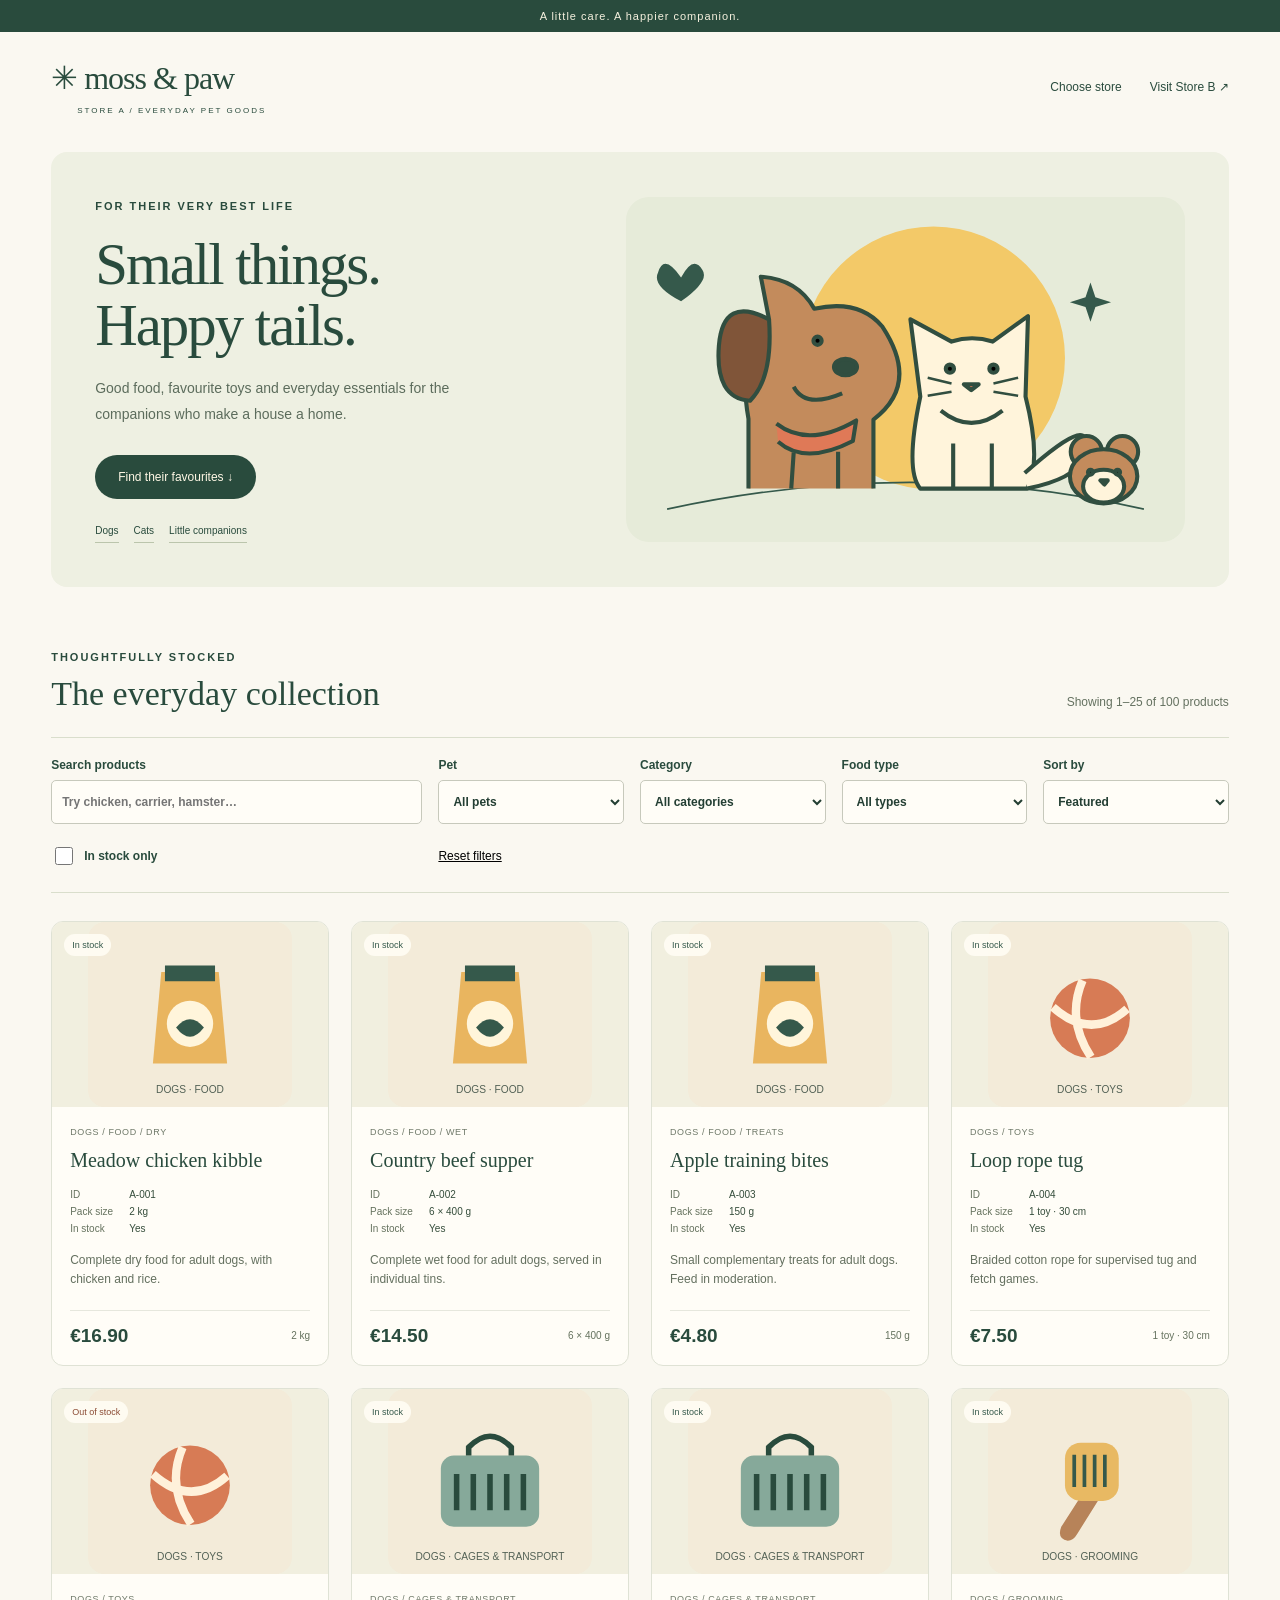
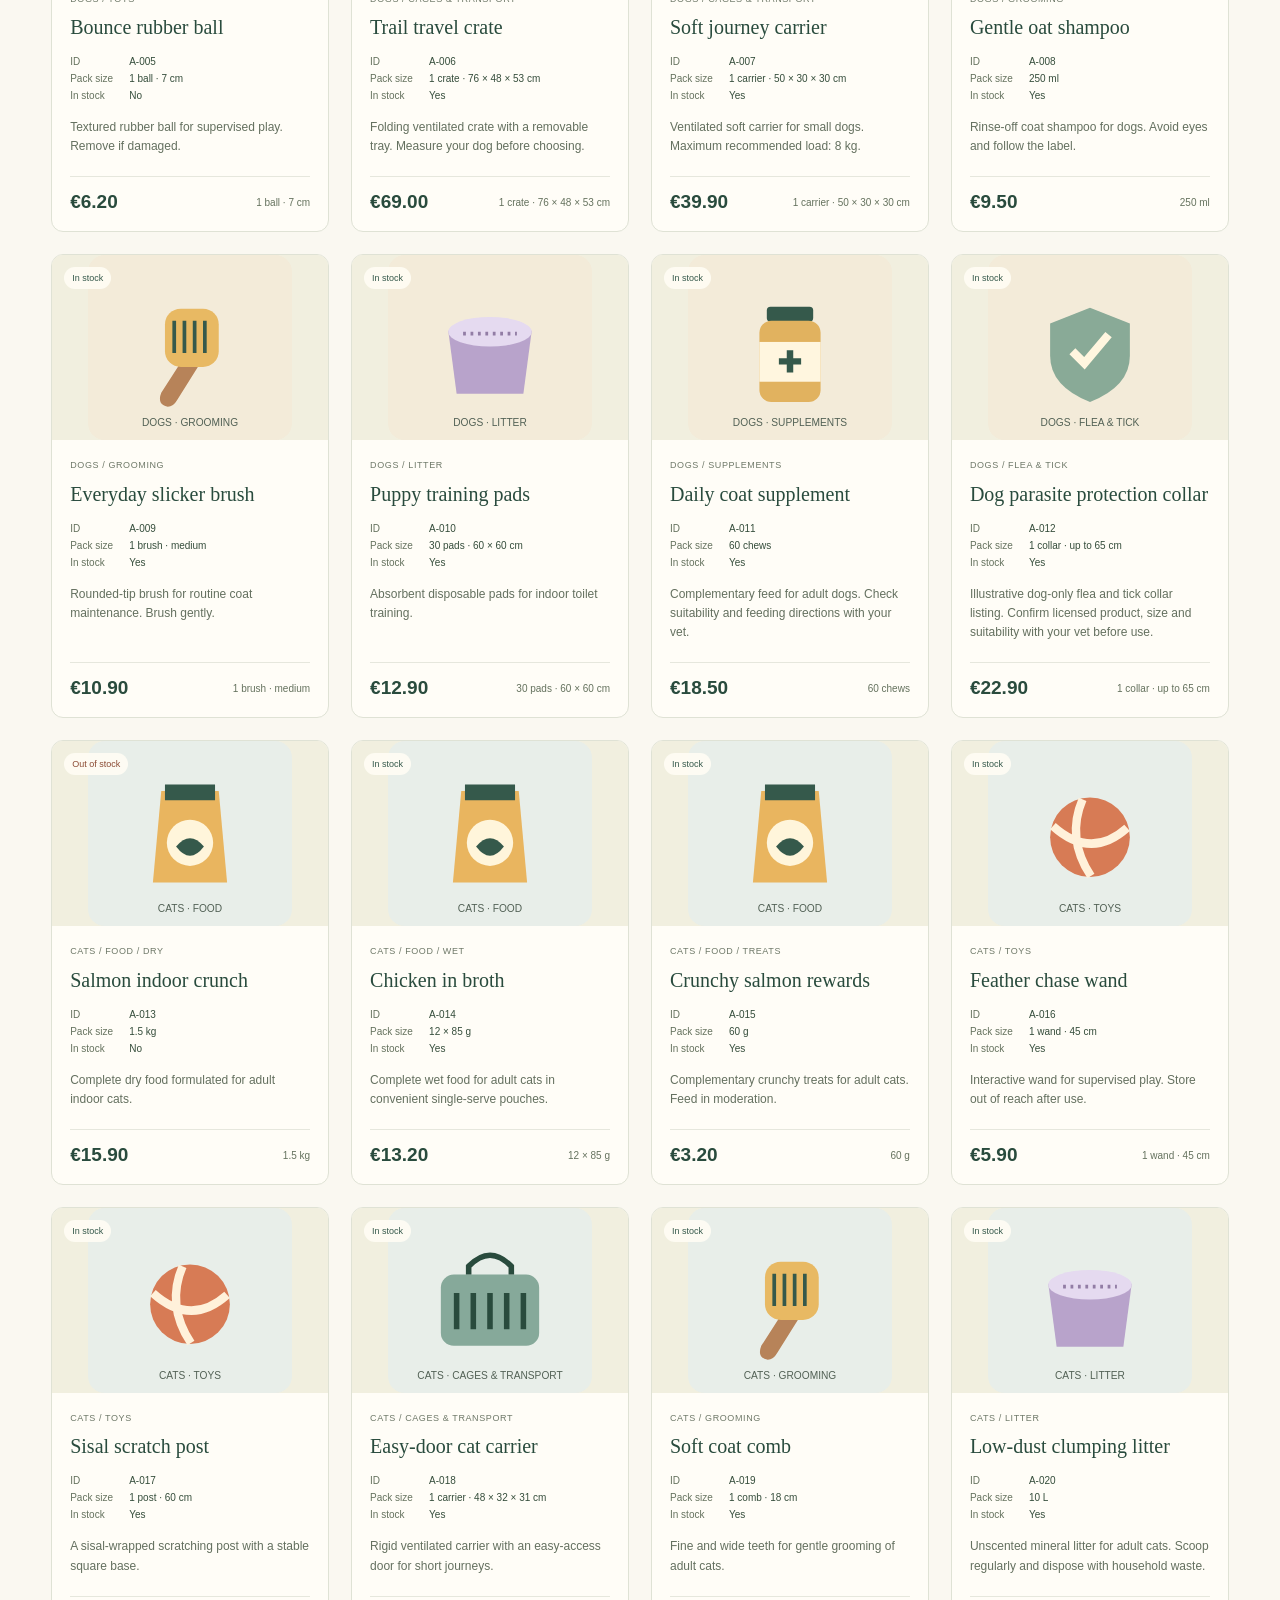
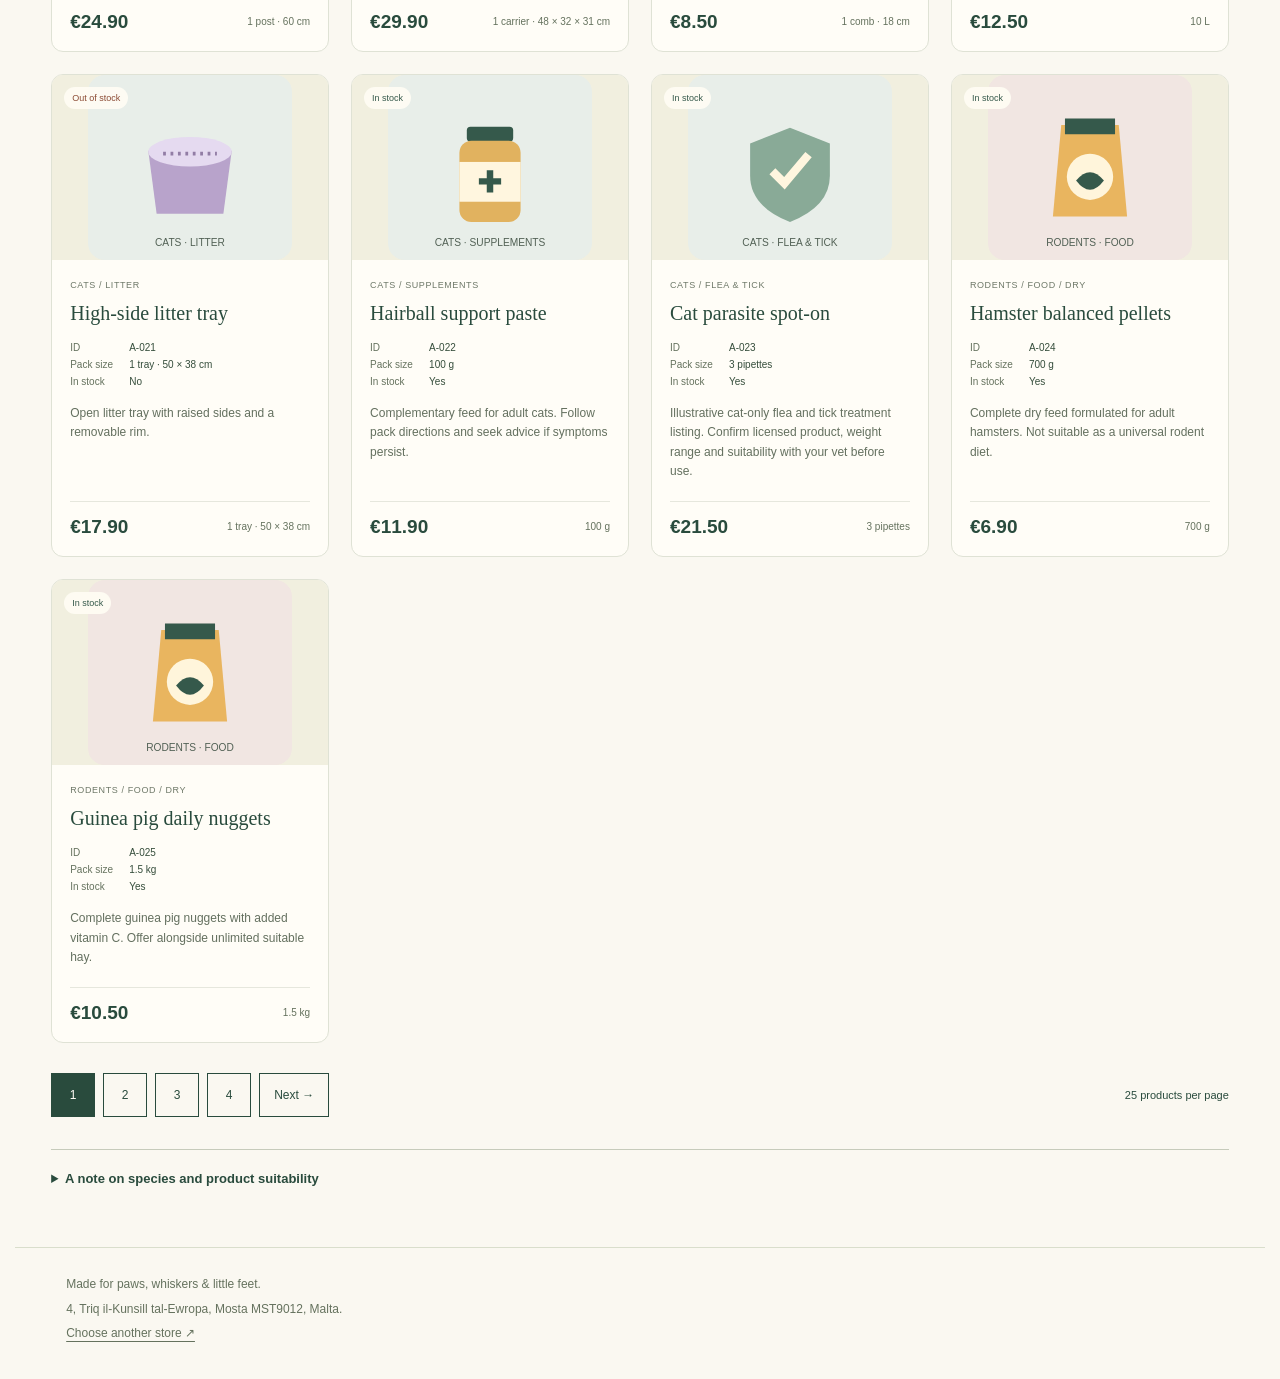
==== commit 0c34ebfe: "formatted, added addresses and removes catalog.json links" ====
--- a/store-a/index.html
+++ b/store-a/index.html
@@ -1 +1,888 @@
-<!doctype html><html lang="en"><head><meta charset="utf-8"><meta name="viewport" content="width=device-width,initial-scale=1"><meta name="description" content="Store A — Moss & Paw. Sample pet supplies for dogs, cats and rodents."><title>Store A — Moss & Paw | The Petshop Pair — Page 1 of 4</title><link rel="icon" href="../assets/dogs-1.svg"><link rel="stylesheet" href="../assets/store-a.css"></head><body><a class="skip" href="#catalog">Skip to products</a><div class="announcement">A little care. A happier companion.</div><header><a class="brand" href="./index.html">✳ moss & paw<span>STORE A / EVERYDAY PET GOODS</span></a><nav aria-label="Main"><a href="../index.html">Choose store</a><a href="../store-b/index.html">Visit Store B ↗</a></nav></header><main><section class="hero"><div><span class="eyebrow">FOR THEIR VERY BEST LIFE</span><h1>Small things.<br>Happy tails.</h1><p>Good food, favourite toys and everyday essentials for the companions who make a house a home.</p><a class="primary" href="#catalog">Find their favourites ↓</a><div class="hero-tags"><span>Dogs</span><span>Cats</span><span>Little companions</span></div></div><img src="../assets/friends.svg" alt="Illustration of a friendly dog, cat and hamster" width="680" height="420"></section><section id="catalog"><div class="section-heading"><div><span class="eyebrow">THOUGHTFULLY STOCKED</span><h2>The everyday collection</h2></div><p><span id="count" role="status" aria-live="polite">Showing 1–25 of 100 products</span></p></div><form class="filters " role="search" aria-label="Filter products"><label>Search products<input id="search" type="search" placeholder="Try chicken, carrier, hamster…"></label><label>Pet<select id="pet"><option value="">All pets</option><option>Dogs</option><option>Cats</option><option>Rodents</option></select></label><label>Category<select id="category"><option value="">All categories</option><option>Food</option><option>Toys</option><option>Cages &amp; Transport</option><option>Grooming</option><option>Litter</option><option>Supplements</option><option>Flea &amp; Tick</option></select></label><label>Food type<select id="food"><option value="">All types</option><option>Dry</option><option>Wet</option><option>Treats</option></select></label><label>Sort by<select id="sort"><option value="default">Featured</option><option value="price-low">Price: low to high</option><option value="price-high">Price: high to low</option><option value="name">Name: A–Z</option></select></label><label class="stock-check"><input id="stock" type="checkbox"> In stock only</label><button type="reset" class="reset">Reset filters</button></form><p class="empty" hidden>No products match. Try a different search or reset the filters.</p><div class="product-grid" id="products" data-page="1"><article class="product-card" data-id="A-001" data-pet="Dogs" data-category="Food" data-food="Dry" data-price="16.90" data-stock="yes" itemscope itemtype="https://schema.org/Product"><div class="product-visual"><img src="../assets/dogs-0.svg" alt="Illustrated placeholder for Meadow chicken kibble" width="220" height="200" loading="lazy" itemprop="image"><span class="badge ">In stock</span></div><div class="product-copy"><p class="product-category">Dogs / Food / Dry</p><h3 itemprop="name">Meadow chicken kibble</h3><dl><div><dt>ID</dt><dd itemprop="sku">A-001</dd></div><div><dt>Pack size</dt><dd>2 kg</dd></div><div><dt>In stock</dt><dd>Yes</dd></div></dl><p class="description" itemprop="description">Complete dry food for adult dogs, with chicken and rice.</p><div class="product-bottom" itemprop="offers" itemscope itemtype="https://schema.org/Offer"><data itemprop="price" value="16.90">€16.90</data><meta itemprop="priceCurrency" content="EUR"><link itemprop="availability" href="https://schema.org/InStock"><span class="pack">2 kg</span></div></div></article><article class="product-card" data-id="A-002" data-pet="Dogs" data-category="Food" data-food="Wet" data-price="14.50" data-stock="yes" itemscope itemtype="https://schema.org/Product"><div class="product-visual"><img src="../assets/dogs-0.svg" alt="Illustrated placeholder for Country beef supper" width="220" height="200" loading="lazy" itemprop="image"><span class="badge ">In stock</span></div><div class="product-copy"><p class="product-category">Dogs / Food / Wet</p><h3 itemprop="name">Country beef supper</h3><dl><div><dt>ID</dt><dd itemprop="sku">A-002</dd></div><div><dt>Pack size</dt><dd>6 × 400 g</dd></div><div><dt>In stock</dt><dd>Yes</dd></div></dl><p class="description" itemprop="description">Complete wet food for adult dogs, served in individual tins.</p><div class="product-bottom" itemprop="offers" itemscope itemtype="https://schema.org/Offer"><data itemprop="price" value="14.50">€14.50</data><meta itemprop="priceCurrency" content="EUR"><link itemprop="availability" href="https://schema.org/InStock"><span class="pack">6 × 400 g</span></div></div></article><article class="product-card" data-id="A-003" data-pet="Dogs" data-category="Food" data-food="Treats" data-price="4.80" data-stock="yes" itemscope itemtype="https://schema.org/Product"><div class="product-visual"><img src="../assets/dogs-0.svg" alt="Illustrated placeholder for Apple training bites" width="220" height="200" loading="lazy" itemprop="image"><span class="badge ">In stock</span></div><div class="product-copy"><p class="product-category">Dogs / Food / Treats</p><h3 itemprop="name">Apple training bites</h3><dl><div><dt>ID</dt><dd itemprop="sku">A-003</dd></div><div><dt>Pack size</dt><dd>150 g</dd></div><div><dt>In stock</dt><dd>Yes</dd></div></dl><p class="description" itemprop="description">Small complementary treats for adult dogs. Feed in moderation.</p><div class="product-bottom" itemprop="offers" itemscope itemtype="https://schema.org/Offer"><data itemprop="price" value="4.80">€4.80</data><meta itemprop="priceCurrency" content="EUR"><link itemprop="availability" href="https://schema.org/InStock"><span class="pack">150 g</span></div></div></article><article class="product-card" data-id="A-004" data-pet="Dogs" data-category="Toys" data-food="" data-price="7.50" data-stock="yes" itemscope itemtype="https://schema.org/Product"><div class="product-visual"><img src="../assets/dogs-1.svg" alt="Illustrated placeholder for Loop rope tug" width="220" height="200" loading="lazy" itemprop="image"><span class="badge ">In stock</span></div><div class="product-copy"><p class="product-category">Dogs / Toys</p><h3 itemprop="name">Loop rope tug</h3><dl><div><dt>ID</dt><dd itemprop="sku">A-004</dd></div><div><dt>Pack size</dt><dd>1 toy · 30 cm</dd></div><div><dt>In stock</dt><dd>Yes</dd></div></dl><p class="description" itemprop="description">Braided cotton rope for supervised tug and fetch games.</p><div class="product-bottom" itemprop="offers" itemscope itemtype="https://schema.org/Offer"><data itemprop="price" value="7.50">€7.50</data><meta itemprop="priceCurrency" content="EUR"><link itemprop="availability" href="https://schema.org/InStock"><span class="pack">1 toy · 30 cm</span></div></div></article><article class="product-card" data-id="A-005" data-pet="Dogs" data-category="Toys" data-food="" data-price="6.20" data-stock="no" itemscope itemtype="https://schema.org/Product"><div class="product-visual"><img src="../assets/dogs-1.svg" alt="Illustrated placeholder for Bounce rubber ball" width="220" height="200" loading="lazy" itemprop="image"><span class="badge sold">Out of stock</span></div><div class="product-copy"><p class="product-category">Dogs / Toys</p><h3 itemprop="name">Bounce rubber ball</h3><dl><div><dt>ID</dt><dd itemprop="sku">A-005</dd></div><div><dt>Pack size</dt><dd>1 ball · 7 cm</dd></div><div><dt>In stock</dt><dd>No</dd></div></dl><p class="description" itemprop="description">Textured rubber ball for supervised play. Remove if damaged.</p><div class="product-bottom" itemprop="offers" itemscope itemtype="https://schema.org/Offer"><data itemprop="price" value="6.20">€6.20</data><meta itemprop="priceCurrency" content="EUR"><link itemprop="availability" href="https://schema.org/OutOfStock"><span class="pack">1 ball · 7 cm</span></div></div></article><article class="product-card" data-id="A-006" data-pet="Dogs" data-category="Cages &amp; Transport" data-food="" data-price="69.00" data-stock="yes" itemscope itemtype="https://schema.org/Product"><div class="product-visual"><img src="../assets/dogs-2.svg" alt="Illustrated placeholder for Trail travel crate" width="220" height="200" loading="lazy" itemprop="image"><span class="badge ">In stock</span></div><div class="product-copy"><p class="product-category">Dogs / Cages &amp; Transport</p><h3 itemprop="name">Trail travel crate</h3><dl><div><dt>ID</dt><dd itemprop="sku">A-006</dd></div><div><dt>Pack size</dt><dd>1 crate · 76 × 48 × 53 cm</dd></div><div><dt>In stock</dt><dd>Yes</dd></div></dl><p class="description" itemprop="description">Folding ventilated crate with a removable tray. Measure your dog before choosing.</p><div class="product-bottom" itemprop="offers" itemscope itemtype="https://schema.org/Offer"><data itemprop="price" value="69.00">€69.00</data><meta itemprop="priceCurrency" content="EUR"><link itemprop="availability" href="https://schema.org/InStock"><span class="pack">1 crate · 76 × 48 × 53 cm</span></div></div></article><article class="product-card" data-id="A-007" data-pet="Dogs" data-category="Cages &amp; Transport" data-food="" data-price="39.90" data-stock="yes" itemscope itemtype="https://schema.org/Product"><div class="product-visual"><img src="../assets/dogs-2.svg" alt="Illustrated placeholder for Soft journey carrier" width="220" height="200" loading="lazy" itemprop="image"><span class="badge ">In stock</span></div><div class="product-copy"><p class="product-category">Dogs / Cages &amp; Transport</p><h3 itemprop="name">Soft journey carrier</h3><dl><div><dt>ID</dt><dd itemprop="sku">A-007</dd></div><div><dt>Pack size</dt><dd>1 carrier · 50 × 30 × 30 cm</dd></div><div><dt>In stock</dt><dd>Yes</dd></div></dl><p class="description" itemprop="description">Ventilated soft carrier for small dogs. Maximum recommended load: 8 kg.</p><div class="product-bottom" itemprop="offers" itemscope itemtype="https://schema.org/Offer"><data itemprop="price" value="39.90">€39.90</data><meta itemprop="priceCurrency" content="EUR"><link itemprop="availability" href="https://schema.org/InStock"><span class="pack">1 carrier · 50 × 30 × 30 cm</span></div></div></article><article class="product-card" data-id="A-008" data-pet="Dogs" data-category="Grooming" data-food="" data-price="9.50" data-stock="yes" itemscope itemtype="https://schema.org/Product"><div class="product-visual"><img src="../assets/dogs-3.svg" alt="Illustrated placeholder for Gentle oat shampoo" width="220" height="200" loading="lazy" itemprop="image"><span class="badge ">In stock</span></div><div class="product-copy"><p class="product-category">Dogs / Grooming</p><h3 itemprop="name">Gentle oat shampoo</h3><dl><div><dt>ID</dt><dd itemprop="sku">A-008</dd></div><div><dt>Pack size</dt><dd>250 ml</dd></div><div><dt>In stock</dt><dd>Yes</dd></div></dl><p class="description" itemprop="description">Rinse-off coat shampoo for dogs. Avoid eyes and follow the label.</p><div class="product-bottom" itemprop="offers" itemscope itemtype="https://schema.org/Offer"><data itemprop="price" value="9.50">€9.50</data><meta itemprop="priceCurrency" content="EUR"><link itemprop="availability" href="https://schema.org/InStock"><span class="pack">250 ml</span></div></div></article><article class="product-card" data-id="A-009" data-pet="Dogs" data-category="Grooming" data-food="" data-price="10.90" data-stock="yes" itemscope itemtype="https://schema.org/Product"><div class="product-visual"><img src="../assets/dogs-3.svg" alt="Illustrated placeholder for Everyday slicker brush" width="220" height="200" loading="lazy" itemprop="image"><span class="badge ">In stock</span></div><div class="product-copy"><p class="product-category">Dogs / Grooming</p><h3 itemprop="name">Everyday slicker brush</h3><dl><div><dt>ID</dt><dd itemprop="sku">A-009</dd></div><div><dt>Pack size</dt><dd>1 brush · medium</dd></div><div><dt>In stock</dt><dd>Yes</dd></div></dl><p class="description" itemprop="description">Rounded-tip brush for routine coat maintenance. Brush gently.</p><div class="product-bottom" itemprop="offers" itemscope itemtype="https://schema.org/Offer"><data itemprop="price" value="10.90">€10.90</data><meta itemprop="priceCurrency" content="EUR"><link itemprop="availability" href="https://schema.org/InStock"><span class="pack">1 brush · medium</span></div></div></article><article class="product-card" data-id="A-010" data-pet="Dogs" data-category="Litter" data-food="" data-price="12.90" data-stock="yes" itemscope itemtype="https://schema.org/Product"><div class="product-visual"><img src="../assets/dogs-4.svg" alt="Illustrated placeholder for Puppy training pads" width="220" height="200" loading="lazy" itemprop="image"><span class="badge ">In stock</span></div><div class="product-copy"><p class="product-category">Dogs / Litter</p><h3 itemprop="name">Puppy training pads</h3><dl><div><dt>ID</dt><dd itemprop="sku">A-010</dd></div><div><dt>Pack size</dt><dd>30 pads · 60 × 60 cm</dd></div><div><dt>In stock</dt><dd>Yes</dd></div></dl><p class="description" itemprop="description">Absorbent disposable pads for indoor toilet training.</p><div class="product-bottom" itemprop="offers" itemscope itemtype="https://schema.org/Offer"><data itemprop="price" value="12.90">€12.90</data><meta itemprop="priceCurrency" content="EUR"><link itemprop="availability" href="https://schema.org/InStock"><span class="pack">30 pads · 60 × 60 cm</span></div></div></article><article class="product-card" data-id="A-011" data-pet="Dogs" data-category="Supplements" data-food="" data-price="18.50" data-stock="yes" itemscope itemtype="https://schema.org/Product"><div class="product-visual"><img src="../assets/dogs-5.svg" alt="Illustrated placeholder for Daily coat supplement" width="220" height="200" loading="lazy" itemprop="image"><span class="badge ">In stock</span></div><div class="product-copy"><p class="product-category">Dogs / Supplements</p><h3 itemprop="name">Daily coat supplement</h3><dl><div><dt>ID</dt><dd itemprop="sku">A-011</dd></div><div><dt>Pack size</dt><dd>60 chews</dd></div><div><dt>In stock</dt><dd>Yes</dd></div></dl><p class="description" itemprop="description">Complementary feed for adult dogs. Check suitability and feeding directions with your vet.</p><div class="product-bottom" itemprop="offers" itemscope itemtype="https://schema.org/Offer"><data itemprop="price" value="18.50">€18.50</data><meta itemprop="priceCurrency" content="EUR"><link itemprop="availability" href="https://schema.org/InStock"><span class="pack">60 chews</span></div></div></article><article class="product-card" data-id="A-012" data-pet="Dogs" data-category="Flea &amp; Tick" data-food="" data-price="22.90" data-stock="yes" itemscope itemtype="https://schema.org/Product"><div class="product-visual"><img src="../assets/dogs-6.svg" alt="Illustrated placeholder for Dog parasite protection collar" width="220" height="200" loading="lazy" itemprop="image"><span class="badge ">In stock</span></div><div class="product-copy"><p class="product-category">Dogs / Flea &amp; Tick</p><h3 itemprop="name">Dog parasite protection collar</h3><dl><div><dt>ID</dt><dd itemprop="sku">A-012</dd></div><div><dt>Pack size</dt><dd>1 collar · up to 65 cm</dd></div><div><dt>In stock</dt><dd>Yes</dd></div></dl><p class="description" itemprop="description">Illustrative dog-only flea and tick collar listing. Confirm licensed product, size and suitability with your vet before use.</p><div class="product-bottom" itemprop="offers" itemscope itemtype="https://schema.org/Offer"><data itemprop="price" value="22.90">€22.90</data><meta itemprop="priceCurrency" content="EUR"><link itemprop="availability" href="https://schema.org/InStock"><span class="pack">1 collar · up to 65 cm</span></div></div></article><article class="product-card" data-id="A-013" data-pet="Cats" data-category="Food" data-food="Dry" data-price="15.90" data-stock="no" itemscope itemtype="https://schema.org/Product"><div class="product-visual"><img src="../assets/cats-0.svg" alt="Illustrated placeholder for Salmon indoor crunch" width="220" height="200" loading="lazy" itemprop="image"><span class="badge sold">Out of stock</span></div><div class="product-copy"><p class="product-category">Cats / Food / Dry</p><h3 itemprop="name">Salmon indoor crunch</h3><dl><div><dt>ID</dt><dd itemprop="sku">A-013</dd></div><div><dt>Pack size</dt><dd>1.5 kg</dd></div><div><dt>In stock</dt><dd>No</dd></div></dl><p class="description" itemprop="description">Complete dry food formulated for adult indoor cats.</p><div class="product-bottom" itemprop="offers" itemscope itemtype="https://schema.org/Offer"><data itemprop="price" value="15.90">€15.90</data><meta itemprop="priceCurrency" content="EUR"><link itemprop="availability" href="https://schema.org/OutOfStock"><span class="pack">1.5 kg</span></div></div></article><article class="product-card" data-id="A-014" data-pet="Cats" data-category="Food" data-food="Wet" data-price="13.20" data-stock="yes" itemscope itemtype="https://schema.org/Product"><div class="product-visual"><img src="../assets/cats-0.svg" alt="Illustrated placeholder for Chicken in broth" width="220" height="200" loading="lazy" itemprop="image"><span class="badge ">In stock</span></div><div class="product-copy"><p class="product-category">Cats / Food / Wet</p><h3 itemprop="name">Chicken in broth</h3><dl><div><dt>ID</dt><dd itemprop="sku">A-014</dd></div><div><dt>Pack size</dt><dd>12 × 85 g</dd></div><div><dt>In stock</dt><dd>Yes</dd></div></dl><p class="description" itemprop="description">Complete wet food for adult cats in convenient single-serve pouches.</p><div class="product-bottom" itemprop="offers" itemscope itemtype="https://schema.org/Offer"><data itemprop="price" value="13.20">€13.20</data><meta itemprop="priceCurrency" content="EUR"><link itemprop="availability" href="https://schema.org/InStock"><span class="pack">12 × 85 g</span></div></div></article><article class="product-card" data-id="A-015" data-pet="Cats" data-category="Food" data-food="Treats" data-price="3.20" data-stock="yes" itemscope itemtype="https://schema.org/Product"><div class="product-visual"><img src="../assets/cats-0.svg" alt="Illustrated placeholder for Crunchy salmon rewards" width="220" height="200" loading="lazy" itemprop="image"><span class="badge ">In stock</span></div><div class="product-copy"><p class="product-category">Cats / Food / Treats</p><h3 itemprop="name">Crunchy salmon rewards</h3><dl><div><dt>ID</dt><dd itemprop="sku">A-015</dd></div><div><dt>Pack size</dt><dd>60 g</dd></div><div><dt>In stock</dt><dd>Yes</dd></div></dl><p class="description" itemprop="description">Complementary crunchy treats for adult cats. Feed in moderation.</p><div class="product-bottom" itemprop="offers" itemscope itemtype="https://schema.org/Offer"><data itemprop="price" value="3.20">€3.20</data><meta itemprop="priceCurrency" content="EUR"><link itemprop="availability" href="https://schema.org/InStock"><span class="pack">60 g</span></div></div></article><article class="product-card" data-id="A-016" data-pet="Cats" data-category="Toys" data-food="" data-price="5.90" data-stock="yes" itemscope itemtype="https://schema.org/Product"><div class="product-visual"><img src="../assets/cats-1.svg" alt="Illustrated placeholder for Feather chase wand" width="220" height="200" loading="lazy" itemprop="image"><span class="badge ">In stock</span></div><div class="product-copy"><p class="product-category">Cats / Toys</p><h3 itemprop="name">Feather chase wand</h3><dl><div><dt>ID</dt><dd itemprop="sku">A-016</dd></div><div><dt>Pack size</dt><dd>1 wand · 45 cm</dd></div><div><dt>In stock</dt><dd>Yes</dd></div></dl><p class="description" itemprop="description">Interactive wand for supervised play. Store out of reach after use.</p><div class="product-bottom" itemprop="offers" itemscope itemtype="https://schema.org/Offer"><data itemprop="price" value="5.90">€5.90</data><meta itemprop="priceCurrency" content="EUR"><link itemprop="availability" href="https://schema.org/InStock"><span class="pack">1 wand · 45 cm</span></div></div></article><article class="product-card" data-id="A-017" data-pet="Cats" data-category="Toys" data-food="" data-price="24.90" data-stock="yes" itemscope itemtype="https://schema.org/Product"><div class="product-visual"><img src="../assets/cats-1.svg" alt="Illustrated placeholder for Sisal scratch post" width="220" height="200" loading="lazy" itemprop="image"><span class="badge ">In stock</span></div><div class="product-copy"><p class="product-category">Cats / Toys</p><h3 itemprop="name">Sisal scratch post</h3><dl><div><dt>ID</dt><dd itemprop="sku">A-017</dd></div><div><dt>Pack size</dt><dd>1 post · 60 cm</dd></div><div><dt>In stock</dt><dd>Yes</dd></div></dl><p class="description" itemprop="description">A sisal-wrapped scratching post with a stable square base.</p><div class="product-bottom" itemprop="offers" itemscope itemtype="https://schema.org/Offer"><data itemprop="price" value="24.90">€24.90</data><meta itemprop="priceCurrency" content="EUR"><link itemprop="availability" href="https://schema.org/InStock"><span class="pack">1 post · 60 cm</span></div></div></article><article class="product-card" data-id="A-018" data-pet="Cats" data-category="Cages &amp; Transport" data-food="" data-price="29.90" data-stock="yes" itemscope itemtype="https://schema.org/Product"><div class="product-visual"><img src="../assets/cats-2.svg" alt="Illustrated placeholder for Easy-door cat carrier" width="220" height="200" loading="lazy" itemprop="image"><span class="badge ">In stock</span></div><div class="product-copy"><p class="product-category">Cats / Cages &amp; Transport</p><h3 itemprop="name">Easy-door cat carrier</h3><dl><div><dt>ID</dt><dd itemprop="sku">A-018</dd></div><div><dt>Pack size</dt><dd>1 carrier · 48 × 32 × 31 cm</dd></div><div><dt>In stock</dt><dd>Yes</dd></div></dl><p class="description" itemprop="description">Rigid ventilated carrier with an easy-access door for short journeys.</p><div class="product-bottom" itemprop="offers" itemscope itemtype="https://schema.org/Offer"><data itemprop="price" value="29.90">€29.90</data><meta itemprop="priceCurrency" content="EUR"><link itemprop="availability" href="https://schema.org/InStock"><span class="pack">1 carrier · 48 × 32 × 31 cm</span></div></div></article><article class="product-card" data-id="A-019" data-pet="Cats" data-category="Grooming" data-food="" data-price="8.50" data-stock="yes" itemscope itemtype="https://schema.org/Product"><div class="product-visual"><img src="../assets/cats-3.svg" alt="Illustrated placeholder for Soft coat comb" width="220" height="200" loading="lazy" itemprop="image"><span class="badge ">In stock</span></div><div class="product-copy"><p class="product-category">Cats / Grooming</p><h3 itemprop="name">Soft coat comb</h3><dl><div><dt>ID</dt><dd itemprop="sku">A-019</dd></div><div><dt>Pack size</dt><dd>1 comb · 18 cm</dd></div><div><dt>In stock</dt><dd>Yes</dd></div></dl><p class="description" itemprop="description">Fine and wide teeth for gentle grooming of adult cats.</p><div class="product-bottom" itemprop="offers" itemscope itemtype="https://schema.org/Offer"><data itemprop="price" value="8.50">€8.50</data><meta itemprop="priceCurrency" content="EUR"><link itemprop="availability" href="https://schema.org/InStock"><span class="pack">1 comb · 18 cm</span></div></div></article><article class="product-card" data-id="A-020" data-pet="Cats" data-category="Litter" data-food="" data-price="12.50" data-stock="yes" itemscope itemtype="https://schema.org/Product"><div class="product-visual"><img src="../assets/cats-4.svg" alt="Illustrated placeholder for Low-dust clumping litter" width="220" height="200" loading="lazy" itemprop="image"><span class="badge ">In stock</span></div><div class="product-copy"><p class="product-category">Cats / Litter</p><h3 itemprop="name">Low-dust clumping litter</h3><dl><div><dt>ID</dt><dd itemprop="sku">A-020</dd></div><div><dt>Pack size</dt><dd>10 L</dd></div><div><dt>In stock</dt><dd>Yes</dd></div></dl><p class="description" itemprop="description">Unscented mineral litter for adult cats. Scoop regularly and dispose with household waste.</p><div class="product-bottom" itemprop="offers" itemscope itemtype="https://schema.org/Offer"><data itemprop="price" value="12.50">€12.50</data><meta itemprop="priceCurrency" content="EUR"><link itemprop="availability" href="https://schema.org/InStock"><span class="pack">10 L</span></div></div></article><article class="product-card" data-id="A-021" data-pet="Cats" data-category="Litter" data-food="" data-price="17.90" data-stock="no" itemscope itemtype="https://schema.org/Product"><div class="product-visual"><img src="../assets/cats-4.svg" alt="Illustrated placeholder for High-side litter tray" width="220" height="200" loading="lazy" itemprop="image"><span class="badge sold">Out of stock</span></div><div class="product-copy"><p class="product-category">Cats / Litter</p><h3 itemprop="name">High-side litter tray</h3><dl><div><dt>ID</dt><dd itemprop="sku">A-021</dd></div><div><dt>Pack size</dt><dd>1 tray · 50 × 38 cm</dd></div><div><dt>In stock</dt><dd>No</dd></div></dl><p class="description" itemprop="description">Open litter tray with raised sides and a removable rim.</p><div class="product-bottom" itemprop="offers" itemscope itemtype="https://schema.org/Offer"><data itemprop="price" value="17.90">€17.90</data><meta itemprop="priceCurrency" content="EUR"><link itemprop="availability" href="https://schema.org/OutOfStock"><span class="pack">1 tray · 50 × 38 cm</span></div></div></article><article class="product-card" data-id="A-022" data-pet="Cats" data-category="Supplements" data-food="" data-price="11.90" data-stock="yes" itemscope itemtype="https://schema.org/Product"><div class="product-visual"><img src="../assets/cats-5.svg" alt="Illustrated placeholder for Hairball support paste" width="220" height="200" loading="lazy" itemprop="image"><span class="badge ">In stock</span></div><div class="product-copy"><p class="product-category">Cats / Supplements</p><h3 itemprop="name">Hairball support paste</h3><dl><div><dt>ID</dt><dd itemprop="sku">A-022</dd></div><div><dt>Pack size</dt><dd>100 g</dd></div><div><dt>In stock</dt><dd>Yes</dd></div></dl><p class="description" itemprop="description">Complementary feed for adult cats. Follow pack directions and seek advice if symptoms persist.</p><div class="product-bottom" itemprop="offers" itemscope itemtype="https://schema.org/Offer"><data itemprop="price" value="11.90">€11.90</data><meta itemprop="priceCurrency" content="EUR"><link itemprop="availability" href="https://schema.org/InStock"><span class="pack">100 g</span></div></div></article><article class="product-card" data-id="A-023" data-pet="Cats" data-category="Flea &amp; Tick" data-food="" data-price="21.50" data-stock="yes" itemscope itemtype="https://schema.org/Product"><div class="product-visual"><img src="../assets/cats-6.svg" alt="Illustrated placeholder for Cat parasite spot-on" width="220" height="200" loading="lazy" itemprop="image"><span class="badge ">In stock</span></div><div class="product-copy"><p class="product-category">Cats / Flea &amp; Tick</p><h3 itemprop="name">Cat parasite spot-on</h3><dl><div><dt>ID</dt><dd itemprop="sku">A-023</dd></div><div><dt>Pack size</dt><dd>3 pipettes</dd></div><div><dt>In stock</dt><dd>Yes</dd></div></dl><p class="description" itemprop="description">Illustrative cat-only flea and tick treatment listing. Confirm licensed product, weight range and suitability with your vet before use.</p><div class="product-bottom" itemprop="offers" itemscope itemtype="https://schema.org/Offer"><data itemprop="price" value="21.50">€21.50</data><meta itemprop="priceCurrency" content="EUR"><link itemprop="availability" href="https://schema.org/InStock"><span class="pack">3 pipettes</span></div></div></article><article class="product-card" data-id="A-024" data-pet="Rodents" data-category="Food" data-food="Dry" data-price="6.90" data-stock="yes" itemscope itemtype="https://schema.org/Product"><div class="product-visual"><img src="../assets/rodents-0.svg" alt="Illustrated placeholder for Hamster balanced pellets" width="220" height="200" loading="lazy" itemprop="image"><span class="badge ">In stock</span></div><div class="product-copy"><p class="product-category">Rodents / Food / Dry</p><h3 itemprop="name">Hamster balanced pellets</h3><dl><div><dt>ID</dt><dd itemprop="sku">A-024</dd></div><div><dt>Pack size</dt><dd>700 g</dd></div><div><dt>In stock</dt><dd>Yes</dd></div></dl><p class="description" itemprop="description">Complete dry feed formulated for adult hamsters. Not suitable as a universal rodent diet.</p><div class="product-bottom" itemprop="offers" itemscope itemtype="https://schema.org/Offer"><data itemprop="price" value="6.90">€6.90</data><meta itemprop="priceCurrency" content="EUR"><link itemprop="availability" href="https://schema.org/InStock"><span class="pack">700 g</span></div></div></article><article class="product-card" data-id="A-025" data-pet="Rodents" data-category="Food" data-food="Dry" data-price="10.50" data-stock="yes" itemscope itemtype="https://schema.org/Product"><div class="product-visual"><img src="../assets/rodents-0.svg" alt="Illustrated placeholder for Guinea pig daily nuggets" width="220" height="200" loading="lazy" itemprop="image"><span class="badge ">In stock</span></div><div class="product-copy"><p class="product-category">Rodents / Food / Dry</p><h3 itemprop="name">Guinea pig daily nuggets</h3><dl><div><dt>ID</dt><dd itemprop="sku">A-025</dd></div><div><dt>Pack size</dt><dd>1.5 kg</dd></div><div><dt>In stock</dt><dd>Yes</dd></div></dl><p class="description" itemprop="description">Complete guinea pig nuggets with added vitamin C. Offer alongside unlimited suitable hay.</p><div class="product-bottom" itemprop="offers" itemscope itemtype="https://schema.org/Offer"><data itemprop="price" value="10.50">€10.50</data><meta itemprop="priceCurrency" content="EUR"><link itemprop="availability" href="https://schema.org/InStock"><span class="pack">1.5 kg</span></div></div></article></div><nav class="pagination" aria-label="Catalog pages"><a href="index.html" aria-current="page">1</a><a href="page-2.html">2</a><a href="page-3.html">3</a><a href="page-4.html">4</a><a href="page-2.html">Next →</a><span>25 products per page</span></nav><details class="care-note"><summary>A note on species and product suitability</summary><p>Rodent food and care are species-specific: read each description. Wet food and flea/tick products are intentionally omitted for rodents; consult an exotic-pet vet about parasite care. Dogs use training pads in the litter category. All products and prices are fictional samples; illustrations are placeholders. Treatment and supplement listings are examples, not recommendations.</p></details></section></main><footer><p>Made for paws, whiskers & little feet.</p><p>Sample shopfront · EUR prices · No orders or payments are processed.</p><a href="../index.html">Choose another store ↗</a> · <a href="catalog.json" download>Download catalog JSON</a></footer><script src="../assets/catalog.js" defer></script><script id="catalog-rows" type="application/json">["\u003carticle class=\"product-card\" data-id=\"A-001\" data-pet=\"Dogs\" data-category=\"Food\" data-food=\"Dry\" data-price=\"16.90\" data-stock=\"yes\" itemscope itemtype=\"https://schema.org/Product\">\u003cdiv class=\"product-visual\">\u003cimg src=\"../assets/dogs-0.svg\" alt=\"Illustrated placeholder for Meadow chicken kibble\" width=\"220\" height=\"200\" loading=\"lazy\" itemprop=\"image\">\u003cspan class=\"badge \">In stock\u003c/span>\u003c/div>\u003cdiv class=\"product-copy\">\u003cp class=\"product-category\">Dogs / Food / Dry\u003c/p>\u003ch3 itemprop=\"name\">Meadow chicken kibble\u003c/h3>\u003cdl>\u003cdiv>\u003cdt>ID\u003c/dt>\u003cdd itemprop=\"sku\">A-001\u003c/dd>\u003c/div>\u003cdiv>\u003cdt>Pack size\u003c/dt>\u003cdd>2 kg\u003c/dd>\u003c/div>\u003cdiv>\u003cdt>In stock\u003c/dt>\u003cdd>Yes\u003c/dd>\u003c/div>\u003c/dl>\u003cp class=\"description\" itemprop=\"description\">Complete dry food for adult dogs, with chicken and rice.\u003c/p>\u003cdiv class=\"product-bottom\" itemprop=\"offers\" itemscope itemtype=\"https://schema.org/Offer\">\u003cdata itemprop=\"price\" value=\"16.90\">€16.90\u003c/data>\u003cmeta itemprop=\"priceCurrency\" content=\"EUR\">\u003clink itemprop=\"availability\" href=\"https://schema.org/InStock\">\u003cspan class=\"pack\">2 kg\u003c/span>\u003c/div>\u003c/div>\u003c/article>","\u003carticle class=\"product-card\" data-id=\"A-002\" data-pet=\"Dogs\" data-category=\"Food\" data-food=\"Wet\" data-price=\"14.50\" data-stock=\"yes\" itemscope itemtype=\"https://schema.org/Product\">\u003cdiv class=\"product-visual\">\u003cimg src=\"../assets/dogs-0.svg\" alt=\"Illustrated placeholder for Country beef supper\" width=\"220\" height=\"200\" loading=\"lazy\" itemprop=\"image\">\u003cspan class=\"badge \">In stock\u003c/span>\u003c/div>\u003cdiv class=\"product-copy\">\u003cp class=\"product-category\">Dogs / Food / Wet\u003c/p>\u003ch3 itemprop=\"name\">Country beef supper\u003c/h3>\u003cdl>\u003cdiv>\u003cdt>ID\u003c/dt>\u003cdd itemprop=\"sku\">A-002\u003c/dd>\u003c/div>\u003cdiv>\u003cdt>Pack size\u003c/dt>\u003cdd>6 × 400 g\u003c/dd>\u003c/div>\u003cdiv>\u003cdt>In stock\u003c/dt>\u003cdd>Yes\u003c/dd>\u003c/div>\u003c/dl>\u003cp class=\"description\" itemprop=\"description\">Complete wet food for adult dogs, served in individual tins.\u003c/p>\u003cdiv class=\"product-bottom\" itemprop=\"offers\" itemscope itemtype=\"https://schema.org/Offer\">\u003cdata itemprop=\"price\" value=\"14.50\">€14.50\u003c/data>\u003cmeta itemprop=\"priceCurrency\" content=\"EUR\">\u003clink itemprop=\"availability\" href=\"https://schema.org/InStock\">\u003cspan class=\"pack\">6 × 400 g\u003c/span>\u003c/div>\u003c/div>\u003c/article>","\u003carticle class=\"product-card\" data-id=\"A-003\" data-pet=\"Dogs\" data-category=\"Food\" data-food=\"Treats\" data-price=\"4.80\" data-stock=\"yes\" itemscope itemtype=\"https://schema.org/Product\">\u003cdiv class=\"product-visual\">\u003cimg src=\"../assets/dogs-0.svg\" alt=\"Illustrated placeholder for Apple training bites\" width=\"220\" height=\"200\" loading=\"lazy\" itemprop=\"image\">\u003cspan class=\"badge \">In stock\u003c/span>\u003c/div>\u003cdiv class=\"product-copy\">\u003cp class=\"product-category\">Dogs / Food / Treats\u003c/p>\u003ch3 itemprop=\"name\">Apple training bites\u003c/h3>\u003cdl>\u003cdiv>\u003cdt>ID\u003c/dt>\u003cdd itemprop=\"sku\">A-003\u003c/dd>\u003c/div>\u003cdiv>\u003cdt>Pack size\u003c/dt>\u003cdd>150 g\u003c/dd>\u003c/div>\u003cdiv>\u003cdt>In stock\u003c/dt>\u003cdd>Yes\u003c/dd>\u003c/div>\u003c/dl>\u003cp class=\"description\" itemprop=\"description\">Small complementary treats for adult dogs. Feed in moderation.\u003c/p>\u003cdiv class=\"product-bottom\" itemprop=\"offers\" itemscope itemtype=\"https://schema.org/Offer\">\u003cdata itemprop=\"price\" value=\"4.80\">€4.80\u003c/data>\u003cmeta itemprop=\"priceCurrency\" content=\"EUR\">\u003clink itemprop=\"availability\" href=\"https://schema.org/InStock\">\u003cspan class=\"pack\">150 g\u003c/span>\u003c/div>\u003c/div>\u003c/article>","\u003carticle class=\"product-card\" data-id=\"A-004\" data-pet=\"Dogs\" data-category=\"Toys\" data-food=\"\" data-price=\"7.50\" data-stock=\"yes\" itemscope itemtype=\"https://schema.org/Product\">\u003cdiv class=\"product-visual\">\u003cimg src=\"../assets/dogs-1.svg\" alt=\"Illustrated placeholder for Loop rope tug\" width=\"220\" height=\"200\" loading=\"lazy\" itemprop=\"image\">\u003cspan class=\"badge \">In stock\u003c/span>\u003c/div>\u003cdiv class=\"product-copy\">\u003cp class=\"product-category\">Dogs / Toys\u003c/p>\u003ch3 itemprop=\"name\">Loop rope tug\u003c/h3>\u003cdl>\u003cdiv>\u003cdt>ID\u003c/dt>\u003cdd itemprop=\"sku\">A-004\u003c/dd>\u003c/div>\u003cdiv>\u003cdt>Pack size\u003c/dt>\u003cdd>1 toy · 30 cm\u003c/dd>\u003c/div>\u003cdiv>\u003cdt>In stock\u003c/dt>\u003cdd>Yes\u003c/dd>\u003c/div>\u003c/dl>\u003cp class=\"description\" itemprop=\"description\">Braided cotton rope for supervised tug and fetch games.\u003c/p>\u003cdiv class=\"product-bottom\" itemprop=\"offers\" itemscope itemtype=\"https://schema.org/Offer\">\u003cdata itemprop=\"price\" value=\"7.50\">€7.50\u003c/data>\u003cmeta itemprop=\"priceCurrency\" content=\"EUR\">\u003clink itemprop=\"availability\" href=\"https://schema.org/InStock\">\u003cspan class=\"pack\">1 toy · 30 cm\u003c/span>\u003c/div>\u003c/div>\u003c/article>","\u003carticle class=\"product-card\" data-id=\"A-005\" data-pet=\"Dogs\" data-category=\"Toys\" data-food=\"\" data-price=\"6.20\" data-stock=\"no\" itemscope itemtype=\"https://schema.org/Product\">\u003cdiv class=\"product-visual\">\u003cimg src=\"../assets/dogs-1.svg\" alt=\"Illustrated placeholder for Bounce rubber ball\" width=\"220\" height=\"200\" loading=\"lazy\" itemprop=\"image\">\u003cspan class=\"badge sold\">Out of stock\u003c/span>\u003c/div>\u003cdiv class=\"product-copy\">\u003cp class=\"product-category\">Dogs / Toys\u003c/p>\u003ch3 itemprop=\"name\">Bounce rubber ball\u003c/h3>\u003cdl>\u003cdiv>\u003cdt>ID\u003c/dt>\u003cdd itemprop=\"sku\">A-005\u003c/dd>\u003c/div>\u003cdiv>\u003cdt>Pack size\u003c/dt>\u003cdd>1 ball · 7 cm\u003c/dd>\u003c/div>\u003cdiv>\u003cdt>In stock\u003c/dt>\u003cdd>No\u003c/dd>\u003c/div>\u003c/dl>\u003cp class=\"description\" itemprop=\"description\">Textured rubber ball for supervised play. Remove if damaged.\u003c/p>\u003cdiv class=\"product-bottom\" itemprop=\"offers\" itemscope itemtype=\"https://schema.org/Offer\">\u003cdata itemprop=\"price\" value=\"6.20\">€6.20\u003c/data>\u003cmeta itemprop=\"priceCurrency\" content=\"EUR\">\u003clink itemprop=\"availability\" href=\"https://schema.org/OutOfStock\">\u003cspan class=\"pack\">1 ball · 7 cm\u003c/span>\u003c/div>\u003c/div>\u003c/article>","\u003carticle class=\"product-card\" data-id=\"A-006\" data-pet=\"Dogs\" data-category=\"Cages &amp; Transport\" data-food=\"\" data-price=\"69.00\" data-stock=\"yes\" itemscope itemtype=\"https://schema.org/Product\">\u003cdiv class=\"product-visual\">\u003cimg src=\"../assets/dogs-2.svg\" alt=\"Illustrated placeholder for Trail travel crate\" width=\"220\" height=\"200\" loading=\"lazy\" itemprop=\"image\">\u003cspan class=\"badge \">In stock\u003c/span>\u003c/div>\u003cdiv class=\"product-copy\">\u003cp class=\"product-category\">Dogs / Cages &amp; Transport\u003c/p>\u003ch3 itemprop=\"name\">Trail travel crate\u003c/h3>\u003cdl>\u003cdiv>\u003cdt>ID\u003c/dt>\u003cdd itemprop=\"sku\">A-006\u003c/dd>\u003c/div>\u003cdiv>\u003cdt>Pack size\u003c/dt>\u003cdd>1 crate · 76 × 48 × 53 cm\u003c/dd>\u003c/div>\u003cdiv>\u003cdt>In stock\u003c/dt>\u003cdd>Yes\u003c/dd>\u003c/div>\u003c/dl>\u003cp class=\"description\" itemprop=\"description\">Folding ventilated crate with a removable tray. Measure your dog before choosing.\u003c/p>\u003cdiv class=\"product-bottom\" itemprop=\"offers\" itemscope itemtype=\"https://schema.org/Offer\">\u003cdata itemprop=\"price\" value=\"69.00\">€69.00\u003c/data>\u003cmeta itemprop=\"priceCurrency\" content=\"EUR\">\u003clink itemprop=\"availability\" href=\"https://schema.org/InStock\">\u003cspan class=\"pack\">1 crate · 76 × 48 × 53 cm\u003c/span>\u003c/div>\u003c/div>\u003c/article>","\u003carticle class=\"product-card\" data-id=\"A-007\" data-pet=\"Dogs\" data-category=\"Cages &amp; Transport\" data-food=\"\" data-price=\"39.90\" data-stock=\"yes\" itemscope itemtype=\"https://schema.org/Product\">\u003cdiv class=\"product-visual\">\u003cimg src=\"../assets/dogs-2.svg\" alt=\"Illustrated placeholder for Soft journey carrier\" width=\"220\" height=\"200\" loading=\"lazy\" itemprop=\"image\">\u003cspan class=\"badge \">In stock\u003c/span>\u003c/div>\u003cdiv class=\"product-copy\">\u003cp class=\"product-category\">Dogs / Cages &amp; Transport\u003c/p>\u003ch3 itemprop=\"name\">Soft journey carrier\u003c/h3>\u003cdl>\u003cdiv>\u003cdt>ID\u003c/dt>\u003cdd itemprop=\"sku\">A-007\u003c/dd>\u003c/div>\u003cdiv>\u003cdt>Pack size\u003c/dt>\u003cdd>1 carrier · 50 × 30 × 30 cm\u003c/dd>\u003c/div>\u003cdiv>\u003cdt>In stock\u003c/dt>\u003cdd>Yes\u003c/dd>\u003c/div>\u003c/dl>\u003cp class=\"description\" itemprop=\"description\">Ventilated soft carrier for small dogs. Maximum recommended load: 8 kg.\u003c/p>\u003cdiv class=\"product-bottom\" itemprop=\"offers\" itemscope itemtype=\"https://schema.org/Offer\">\u003cdata itemprop=\"price\" value=\"39.90\">€39.90\u003c/data>\u003cmeta itemprop=\"priceCurrency\" content=\"EUR\">\u003clink itemprop=\"availability\" href=\"https://schema.org/InStock\">\u003cspan class=\"pack\">1 carrier · 50 × 30 × 30 cm\u003c/span>\u003c/div>\u003c/div>\u003c/article>","\u003carticle class=\"product-card\" data-id=\"A-008\" data-pet=\"Dogs\" data-category=\"Grooming\" data-food=\"\" data-price=\"9.50\" data-stock=\"yes\" itemscope itemtype=\"https://schema.org/Product\">\u003cdiv class=\"product-visual\">\u003cimg src=\"../assets/dogs-3.svg\" alt=\"Illustrated placeholder for Gentle oat shampoo\" width=\"220\" height=\"200\" loading=\"lazy\" itemprop=\"image\">\u003cspan class=\"badge \">In stock\u003c/span>\u003c/div>\u003cdiv class=\"product-copy\">\u003cp class=\"product-category\">Dogs / Grooming\u003c/p>\u003ch3 itemprop=\"name\">Gentle oat shampoo\u003c/h3>\u003cdl>\u003cdiv>\u003cdt>ID\u003c/dt>\u003cdd itemprop=\"sku\">A-008\u003c/dd>\u003c/div>\u003cdiv>\u003cdt>Pack size\u003c/dt>\u003cdd>250 ml\u003c/dd>\u003c/div>\u003cdiv>\u003cdt>In stock\u003c/dt>\u003cdd>Yes\u003c/dd>\u003c/div>\u003c/dl>\u003cp class=\"description\" itemprop=\"description\">Rinse-off coat shampoo for dogs. Avoid eyes and follow the label.\u003c/p>\u003cdiv class=\"product-bottom\" itemprop=\"offers\" itemscope itemtype=\"https://schema.org/Offer\">\u003cdata itemprop=\"price\" value=\"9.50\">€9.50\u003c/data>\u003cmeta itemprop=\"priceCurrency\" content=\"EUR\">\u003clink itemprop=\"availability\" href=\"https://schema.org/InStock\">\u003cspan class=\"pack\">250 ml\u003c/span>\u003c/div>\u003c/div>\u003c/article>","\u003carticle class=\"product-card\" data-id=\"A-009\" data-pet=\"Dogs\" data-category=\"Grooming\" data-food=\"\" data-price=\"10.90\" data-stock=\"yes\" itemscope itemtype=\"https://schema.org/Product\">\u003cdiv class=\"product-visual\">\u003cimg src=\"../assets/dogs-3.svg\" alt=\"Illustrated placeholder for Everyday slicker brush\" width=\"220\" height=\"200\" loading=\"lazy\" itemprop=\"image\">\u003cspan class=\"badge \">In stock\u003c/span>\u003c/div>\u003cdiv class=\"product-copy\">\u003cp class=\"product-category\">Dogs / Grooming\u003c/p>\u003ch3 itemprop=\"name\">Everyday slicker brush\u003c/h3>\u003cdl>\u003cdiv>\u003cdt>ID\u003c/dt>\u003cdd itemprop=\"sku\">A-009\u003c/dd>\u003c/div>\u003cdiv>\u003cdt>Pack size\u003c/dt>\u003cdd>1 brush · medium\u003c/dd>\u003c/div>\u003cdiv>\u003cdt>In stock\u003c/dt>\u003cdd>Yes\u003c/dd>\u003c/div>\u003c/dl>\u003cp class=\"description\" itemprop=\"description\">Rounded-tip brush for routine coat maintenance. Brush gently.\u003c/p>\u003cdiv class=\"product-bottom\" itemprop=\"offers\" itemscope itemtype=\"https://schema.org/Offer\">\u003cdata itemprop=\"price\" value=\"10.90\">€10.90\u003c/data>\u003cmeta itemprop=\"priceCurrency\" content=\"EUR\">\u003clink itemprop=\"availability\" href=\"https://schema.org/InStock\">\u003cspan class=\"pack\">1 brush · medium\u003c/span>\u003c/div>\u003c/div>\u003c/article>","\u003carticle class=\"product-card\" data-id=\"A-010\" data-pet=\"Dogs\" data-category=\"Litter\" data-food=\"\" data-price=\"12.90\" data-stock=\"yes\" itemscope itemtype=\"https://schema.org/Product\">\u003cdiv class=\"product-visual\">\u003cimg src=\"../assets/dogs-4.svg\" alt=\"Illustrated placeholder for Puppy training pads\" width=\"220\" height=\"200\" loading=\"lazy\" itemprop=\"image\">\u003cspan class=\"badge \">In stock\u003c/span>\u003c/div>\u003cdiv class=\"product-copy\">\u003cp class=\"product-category\">Dogs / Litter\u003c/p>\u003ch3 itemprop=\"name\">Puppy training pads\u003c/h3>\u003cdl>\u003cdiv>\u003cdt>ID\u003c/dt>\u003cdd itemprop=\"sku\">A-010\u003c/dd>\u003c/div>\u003cdiv>\u003cdt>Pack size\u003c/dt>\u003cdd>30 pads · 60 × 60 cm\u003c/dd>\u003c/div>\u003cdiv>\u003cdt>In stock\u003c/dt>\u003cdd>Yes\u003c/dd>\u003c/div>\u003c/dl>\u003cp class=\"description\" itemprop=\"description\">Absorbent disposable pads for indoor toilet training.\u003c/p>\u003cdiv class=\"product-bottom\" itemprop=\"offers\" itemscope itemtype=\"https://schema.org/Offer\">\u003cdata itemprop=\"price\" value=\"12.90\">€12.90\u003c/data>\u003cmeta itemprop=\"priceCurrency\" content=\"EUR\">\u003clink itemprop=\"availability\" href=\"https://schema.org/InStock\">\u003cspan class=\"pack\">30 pads · 60 × 60 cm\u003c/span>\u003c/div>\u003c/div>\u003c/article>","\u003carticle class=\"product-card\" data-id=\"A-011\" data-pet=\"Dogs\" data-category=\"Supplements\" data-food=\"\" data-price=\"18.50\" data-stock=\"yes\" itemscope itemtype=\"https://schema.org/Product\">\u003cdiv class=\"product-visual\">\u003cimg src=\"../assets/dogs-5.svg\" alt=\"Illustrated placeholder for Daily coat supplement\" width=\"220\" height=\"200\" loading=\"lazy\" itemprop=\"image\">\u003cspan class=\"badge \">In stock\u003c/span>\u003c/div>\u003cdiv class=\"product-copy\">\u003cp class=\"product-category\">Dogs / Supplements\u003c/p>\u003ch3 itemprop=\"name\">Daily coat supplement\u003c/h3>\u003cdl>\u003cdiv>\u003cdt>ID\u003c/dt>\u003cdd itemprop=\"sku\">A-011\u003c/dd>\u003c/div>\u003cdiv>\u003cdt>Pack size\u003c/dt>\u003cdd>60 chews\u003c/dd>\u003c/div>\u003cdiv>\u003cdt>In stock\u003c/dt>\u003cdd>Yes\u003c/dd>\u003c/div>\u003c/dl>\u003cp class=\"description\" itemprop=\"description\">Complementary feed for adult dogs. Check suitability and feeding directions with your vet.\u003c/p>\u003cdiv class=\"product-bottom\" itemprop=\"offers\" itemscope itemtype=\"https://schema.org/Offer\">\u003cdata itemprop=\"price\" value=\"18.50\">€18.50\u003c/data>\u003cmeta itemprop=\"priceCurrency\" content=\"EUR\">\u003clink itemprop=\"availability\" href=\"https://schema.org/InStock\">\u003cspan class=\"pack\">60 chews\u003c/span>\u003c/div>\u003c/div>\u003c/article>","\u003carticle class=\"product-card\" data-id=\"A-012\" data-pet=\"Dogs\" data-category=\"Flea &amp; Tick\" data-food=\"\" data-price=\"22.90\" data-stock=\"yes\" itemscope itemtype=\"https://schema.org/Product\">\u003cdiv class=\"product-visual\">\u003cimg src=\"../assets/dogs-6.svg\" alt=\"Illustrated placeholder for Dog parasite protection collar\" width=\"220\" height=\"200\" loading=\"lazy\" itemprop=\"image\">\u003cspan class=\"badge \">In stock\u003c/span>\u003c/div>\u003cdiv class=\"product-copy\">\u003cp class=\"product-category\">Dogs / Flea &amp; Tick\u003c/p>\u003ch3 itemprop=\"name\">Dog parasite protection collar\u003c/h3>\u003cdl>\u003cdiv>\u003cdt>ID\u003c/dt>\u003cdd itemprop=\"sku\">A-012\u003c/dd>\u003c/div>\u003cdiv>\u003cdt>Pack size\u003c/dt>\u003cdd>1 collar · up to 65 cm\u003c/dd>\u003c/div>\u003cdiv>\u003cdt>In stock\u003c/dt>\u003cdd>Yes\u003c/dd>\u003c/div>\u003c/dl>\u003cp class=\"description\" itemprop=\"description\">Illustrative dog-only flea and tick collar listing. Confirm licensed product, size and suitability with your vet before use.\u003c/p>\u003cdiv class=\"product-bottom\" itemprop=\"offers\" itemscope itemtype=\"https://schema.org/Offer\">\u003cdata itemprop=\"price\" value=\"22.90\">€22.90\u003c/data>\u003cmeta itemprop=\"priceCurrency\" content=\"EUR\">\u003clink itemprop=\"availability\" href=\"https://schema.org/InStock\">\u003cspan class=\"pack\">1 collar · up to 65 cm\u003c/span>\u003c/div>\u003c/div>\u003c/article>","\u003carticle class=\"product-card\" data-id=\"A-013\" data-pet=\"Cats\" data-category=\"Food\" data-food=\"Dry\" data-price=\"15.90\" data-stock=\"no\" itemscope itemtype=\"https://schema.org/Product\">\u003cdiv class=\"product-visual\">\u003cimg src=\"../assets/cats-0.svg\" alt=\"Illustrated placeholder for Salmon indoor crunch\" width=\"220\" height=\"200\" loading=\"lazy\" itemprop=\"image\">\u003cspan class=\"badge sold\">Out of stock\u003c/span>\u003c/div>\u003cdiv class=\"product-copy\">\u003cp class=\"product-category\">Cats / Food / Dry\u003c/p>\u003ch3 itemprop=\"name\">Salmon indoor crunch\u003c/h3>\u003cdl>\u003cdiv>\u003cdt>ID\u003c/dt>\u003cdd itemprop=\"sku\">A-013\u003c/dd>\u003c/div>\u003cdiv>\u003cdt>Pack size\u003c/dt>\u003cdd>1.5 kg\u003c/dd>\u003c/div>\u003cdiv>\u003cdt>In stock\u003c/dt>\u003cdd>No\u003c/dd>\u003c/div>\u003c/dl>\u003cp class=\"description\" itemprop=\"description\">Complete dry food formulated for adult indoor cats.\u003c/p>\u003cdiv class=\"product-bottom\" itemprop=\"offers\" itemscope itemtype=\"https://schema.org/Offer\">\u003cdata itemprop=\"price\" value=\"15.90\">€15.90\u003c/data>\u003cmeta itemprop=\"priceCurrency\" content=\"EUR\">\u003clink itemprop=\"availability\" href=\"https://schema.org/OutOfStock\">\u003cspan class=\"pack\">1.5 kg\u003c/span>\u003c/div>\u003c/div>\u003c/article>","\u003carticle class=\"product-card\" data-id=\"A-014\" data-pet=\"Cats\" data-category=\"Food\" data-food=\"Wet\" data-price=\"13.20\" data-stock=\"yes\" itemscope itemtype=\"https://schema.org/Product\">\u003cdiv class=\"product-visual\">\u003cimg src=\"../assets/cats-0.svg\" alt=\"Illustrated placeholder for Chicken in broth\" width=\"220\" height=\"200\" loading=\"lazy\" itemprop=\"image\">\u003cspan class=\"badge \">In stock\u003c/span>\u003c/div>\u003cdiv class=\"product-copy\">\u003cp class=\"product-category\">Cats / Food / Wet\u003c/p>\u003ch3 itemprop=\"name\">Chicken in broth\u003c/h3>\u003cdl>\u003cdiv>\u003cdt>ID\u003c/dt>\u003cdd itemprop=\"sku\">A-014\u003c/dd>\u003c/div>\u003cdiv>\u003cdt>Pack size\u003c/dt>\u003cdd>12 × 85 g\u003c/dd>\u003c/div>\u003cdiv>\u003cdt>In stock\u003c/dt>\u003cdd>Yes\u003c/dd>\u003c/div>\u003c/dl>\u003cp class=\"description\" itemprop=\"description\">Complete wet food for adult cats in convenient single-serve pouches.\u003c/p>\u003cdiv class=\"product-bottom\" itemprop=\"offers\" itemscope itemtype=\"https://schema.org/Offer\">\u003cdata itemprop=\"price\" value=\"13.20\">€13.20\u003c/data>\u003cmeta itemprop=\"priceCurrency\" content=\"EUR\">\u003clink itemprop=\"availability\" href=\"https://schema.org/InStock\">\u003cspan class=\"pack\">12 × 85 g\u003c/span>\u003c/div>\u003c/div>\u003c/article>","\u003carticle class=\"product-card\" data-id=\"A-015\" data-pet=\"Cats\" data-category=\"Food\" data-food=\"Treats\" data-price=\"3.20\" data-stock=\"yes\" itemscope itemtype=\"https://schema.org/Product\">\u003cdiv class=\"product-visual\">\u003cimg src=\"../assets/cats-0.svg\" alt=\"Illustrated placeholder for Crunchy salmon rewards\" width=\"220\" height=\"200\" loading=\"lazy\" itemprop=\"image\">\u003cspan class=\"badge \">In stock\u003c/span>\u003c/div>\u003cdiv class=\"product-copy\">\u003cp class=\"product-category\">Cats / Food / Treats\u003c/p>\u003ch3 itemprop=\"name\">Crunchy salmon rewards\u003c/h3>\u003cdl>\u003cdiv>\u003cdt>ID\u003c/dt>\u003cdd itemprop=\"sku\">A-015\u003c/dd>\u003c/div>\u003cdiv>\u003cdt>Pack size\u003c/dt>\u003cdd>60 g\u003c/dd>\u003c/div>\u003cdiv>\u003cdt>In stock\u003c/dt>\u003cdd>Yes\u003c/dd>\u003c/div>\u003c/dl>\u003cp class=\"description\" itemprop=\"description\">Complementary crunchy treats for adult cats. Feed in moderation.\u003c/p>\u003cdiv class=\"product-bottom\" itemprop=\"offers\" itemscope itemtype=\"https://schema.org/Offer\">\u003cdata itemprop=\"price\" value=\"3.20\">€3.20\u003c/data>\u003cmeta itemprop=\"priceCurrency\" content=\"EUR\">\u003clink itemprop=\"availability\" href=\"https://schema.org/InStock\">\u003cspan class=\"pack\">60 g\u003c/span>\u003c/div>\u003c/div>\u003c/article>","\u003carticle class=\"product-card\" data-id=\"A-016\" data-pet=\"Cats\" data-category=\"Toys\" data-food=\"\" data-price=\"5.90\" data-stock=\"yes\" itemscope itemtype=\"https://schema.org/Product\">\u003cdiv class=\"product-visual\">\u003cimg src=\"../assets/cats-1.svg\" alt=\"Illustrated placeholder for Feather chase wand\" width=\"220\" height=\"200\" loading=\"lazy\" itemprop=\"image\">\u003cspan class=\"badge \">In stock\u003c/span>\u003c/div>\u003cdiv class=\"product-copy\">\u003cp class=\"product-category\">Cats / Toys\u003c/p>\u003ch3 itemprop=\"name\">Feather chase wand\u003c/h3>\u003cdl>\u003cdiv>\u003cdt>ID\u003c/dt>\u003cdd itemprop=\"sku\">A-016\u003c/dd>\u003c/div>\u003cdiv>\u003cdt>Pack size\u003c/dt>\u003cdd>1 wand · 45 cm\u003c/dd>\u003c/div>\u003cdiv>\u003cdt>In stock\u003c/dt>\u003cdd>Yes\u003c/dd>\u003c/div>\u003c/dl>\u003cp class=\"description\" itemprop=\"description\">Interactive wand for supervised play. Store out of reach after use.\u003c/p>\u003cdiv class=\"product-bottom\" itemprop=\"offers\" itemscope itemtype=\"https://schema.org/Offer\">\u003cdata itemprop=\"price\" value=\"5.90\">€5.90\u003c/data>\u003cmeta itemprop=\"priceCurrency\" content=\"EUR\">\u003clink itemprop=\"availability\" href=\"https://schema.org/InStock\">\u003cspan class=\"pack\">1 wand · 45 cm\u003c/span>\u003c/div>\u003c/div>\u003c/article>","\u003carticle class=\"product-card\" data-id=\"A-017\" data-pet=\"Cats\" data-category=\"Toys\" data-food=\"\" data-price=\"24.90\" data-stock=\"yes\" itemscope itemtype=\"https://schema.org/Product\">\u003cdiv class=\"product-visual\">\u003cimg src=\"../assets/cats-1.svg\" alt=\"Illustrated placeholder for Sisal scratch post\" width=\"220\" height=\"200\" loading=\"lazy\" itemprop=\"image\">\u003cspan class=\"badge \">In stock\u003c/span>\u003c/div>\u003cdiv class=\"product-copy\">\u003cp class=\"product-category\">Cats / Toys\u003c/p>\u003ch3 itemprop=\"name\">Sisal scratch post\u003c/h3>\u003cdl>\u003cdiv>\u003cdt>ID\u003c/dt>\u003cdd itemprop=\"sku\">A-017\u003c/dd>\u003c/div>\u003cdiv>\u003cdt>Pack size\u003c/dt>\u003cdd>1 post · 60 cm\u003c/dd>\u003c/div>\u003cdiv>\u003cdt>In stock\u003c/dt>\u003cdd>Yes\u003c/dd>\u003c/div>\u003c/dl>\u003cp class=\"description\" itemprop=\"description\">A sisal-wrapped scratching post with a stable square base.\u003c/p>\u003cdiv class=\"product-bottom\" itemprop=\"offers\" itemscope itemtype=\"https://schema.org/Offer\">\u003cdata itemprop=\"price\" value=\"24.90\">€24.90\u003c/data>\u003cmeta itemprop=\"priceCurrency\" content=\"EUR\">\u003clink itemprop=\"availability\" href=\"https://schema.org/InStock\">\u003cspan class=\"pack\">1 post · 60 cm\u003c/span>\u003c/div>\u003c/div>\u003c/article>","\u003carticle class=\"product-card\" data-id=\"A-018\" data-pet=\"Cats\" data-category=\"Cages &amp; Transport\" data-food=\"\" data-price=\"29.90\" data-stock=\"yes\" itemscope itemtype=\"https://schema.org/Product\">\u003cdiv class=\"product-visual\">\u003cimg src=\"../assets/cats-2.svg\" alt=\"Illustrated placeholder for Easy-door cat carrier\" width=\"220\" height=\"200\" loading=\"lazy\" itemprop=\"image\">\u003cspan class=\"badge \">In stock\u003c/span>\u003c/div>\u003cdiv class=\"product-copy\">\u003cp class=\"product-category\">Cats / Cages &amp; Transport\u003c/p>\u003ch3 itemprop=\"name\">Easy-door cat carrier\u003c/h3>\u003cdl>\u003cdiv>\u003cdt>ID\u003c/dt>\u003cdd itemprop=\"sku\">A-018\u003c/dd>\u003c/div>\u003cdiv>\u003cdt>Pack size\u003c/dt>\u003cdd>1 carrier · 48 × 32 × 31 cm\u003c/dd>\u003c/div>\u003cdiv>\u003cdt>In stock\u003c/dt>\u003cdd>Yes\u003c/dd>\u003c/div>\u003c/dl>\u003cp class=\"description\" itemprop=\"description\">Rigid ventilated carrier with an easy-access door for short journeys.\u003c/p>\u003cdiv class=\"product-bottom\" itemprop=\"offers\" itemscope itemtype=\"https://schema.org/Offer\">\u003cdata itemprop=\"price\" value=\"29.90\">€29.90\u003c/data>\u003cmeta itemprop=\"priceCurrency\" content=\"EUR\">\u003clink itemprop=\"availability\" href=\"https://schema.org/InStock\">\u003cspan class=\"pack\">1 carrier · 48 × 32 × 31 cm\u003c/span>\u003c/div>\u003c/div>\u003c/article>","\u003carticle class=\"product-card\" data-id=\"A-019\" data-pet=\"Cats\" data-category=\"Grooming\" data-food=\"\" data-price=\"8.50\" data-stock=\"yes\" itemscope itemtype=\"https://schema.org/Product\">\u003cdiv class=\"product-visual\">\u003cimg src=\"../assets/cats-3.svg\" alt=\"Illustrated placeholder for Soft coat comb\" width=\"220\" height=\"200\" loading=\"lazy\" itemprop=\"image\">\u003cspan class=\"badge \">In stock\u003c/span>\u003c/div>\u003cdiv class=\"product-copy\">\u003cp class=\"product-category\">Cats / Grooming\u003c/p>\u003ch3 itemprop=\"name\">Soft coat comb\u003c/h3>\u003cdl>\u003cdiv>\u003cdt>ID\u003c/dt>\u003cdd itemprop=\"sku\">A-019\u003c/dd>\u003c/div>\u003cdiv>\u003cdt>Pack size\u003c/dt>\u003cdd>1 comb · 18 cm\u003c/dd>\u003c/div>\u003cdiv>\u003cdt>In stock\u003c/dt>\u003cdd>Yes\u003c/dd>\u003c/div>\u003c/dl>\u003cp class=\"description\" itemprop=\"description\">Fine and wide teeth for gentle grooming of adult cats.\u003c/p>\u003cdiv class=\"product-bottom\" itemprop=\"offers\" itemscope itemtype=\"https://schema.org/Offer\">\u003cdata itemprop=\"price\" value=\"8.50\">€8.50\u003c/data>\u003cmeta itemprop=\"priceCurrency\" content=\"EUR\">\u003clink itemprop=\"availability\" href=\"https://schema.org/InStock\">\u003cspan class=\"pack\">1 comb · 18 cm\u003c/span>\u003c/div>\u003c/div>\u003c/article>","\u003carticle class=\"product-card\" data-id=\"A-020\" data-pet=\"Cats\" data-category=\"Litter\" data-food=\"\" data-price=\"12.50\" data-stock=\"yes\" itemscope itemtype=\"https://schema.org/Product\">\u003cdiv class=\"product-visual\">\u003cimg src=\"../assets/cats-4.svg\" alt=\"Illustrated placeholder for Low-dust clumping litter\" width=\"220\" height=\"200\" loading=\"lazy\" itemprop=\"image\">\u003cspan class=\"badge \">In stock\u003c/span>\u003c/div>\u003cdiv class=\"product-copy\">\u003cp class=\"product-category\">Cats / Litter\u003c/p>\u003ch3 itemprop=\"name\">Low-dust clumping litter\u003c/h3>\u003cdl>\u003cdiv>\u003cdt>ID\u003c/dt>\u003cdd itemprop=\"sku\">A-020\u003c/dd>\u003c/div>\u003cdiv>\u003cdt>Pack size\u003c/dt>\u003cdd>10 L\u003c/dd>\u003c/div>\u003cdiv>\u003cdt>In stock\u003c/dt>\u003cdd>Yes\u003c/dd>\u003c/div>\u003c/dl>\u003cp class=\"description\" itemprop=\"description\">Unscented mineral litter for adult cats. Scoop regularly and dispose with household waste.\u003c/p>\u003cdiv class=\"product-bottom\" itemprop=\"offers\" itemscope itemtype=\"https://schema.org/Offer\">\u003cdata itemprop=\"price\" value=\"12.50\">€12.50\u003c/data>\u003cmeta itemprop=\"priceCurrency\" content=\"EUR\">\u003clink itemprop=\"availability\" href=\"https://schema.org/InStock\">\u003cspan class=\"pack\">10 L\u003c/span>\u003c/div>\u003c/div>\u003c/article>","\u003carticle class=\"product-card\" data-id=\"A-021\" data-pet=\"Cats\" data-category=\"Litter\" data-food=\"\" data-price=\"17.90\" data-stock=\"no\" itemscope itemtype=\"https://schema.org/Product\">\u003cdiv class=\"product-visual\">\u003cimg src=\"../assets/cats-4.svg\" alt=\"Illustrated placeholder for High-side litter tray\" width=\"220\" height=\"200\" loading=\"lazy\" itemprop=\"image\">\u003cspan class=\"badge sold\">Out of stock\u003c/span>\u003c/div>\u003cdiv class=\"product-copy\">\u003cp class=\"product-category\">Cats / Litter\u003c/p>\u003ch3 itemprop=\"name\">High-side litter tray\u003c/h3>\u003cdl>\u003cdiv>\u003cdt>ID\u003c/dt>\u003cdd itemprop=\"sku\">A-021\u003c/dd>\u003c/div>\u003cdiv>\u003cdt>Pack size\u003c/dt>\u003cdd>1 tray · 50 × 38 cm\u003c/dd>\u003c/div>\u003cdiv>\u003cdt>In stock\u003c/dt>\u003cdd>No\u003c/dd>\u003c/div>\u003c/dl>\u003cp class=\"description\" itemprop=\"description\">Open litter tray with raised sides and a removable rim.\u003c/p>\u003cdiv class=\"product-bottom\" itemprop=\"offers\" itemscope itemtype=\"https://schema.org/Offer\">\u003cdata itemprop=\"price\" value=\"17.90\">€17.90\u003c/data>\u003cmeta itemprop=\"priceCurrency\" content=\"EUR\">\u003clink itemprop=\"availability\" href=\"https://schema.org/OutOfStock\">\u003cspan class=\"pack\">1 tray · 50 × 38 cm\u003c/span>\u003c/div>\u003c/div>\u003c/article>","\u003carticle class=\"product-card\" data-id=\"A-022\" data-pet=\"Cats\" data-category=\"Supplements\" data-food=\"\" data-price=\"11.90\" data-stock=\"yes\" itemscope itemtype=\"https://schema.org/Product\">\u003cdiv class=\"product-visual\">\u003cimg src=\"../assets/cats-5.svg\" alt=\"Illustrated placeholder for Hairball support paste\" width=\"220\" height=\"200\" loading=\"lazy\" itemprop=\"image\">\u003cspan class=\"badge \">In stock\u003c/span>\u003c/div>\u003cdiv class=\"product-copy\">\u003cp class=\"product-category\">Cats / Supplements\u003c/p>\u003ch3 itemprop=\"name\">Hairball support paste\u003c/h3>\u003cdl>\u003cdiv>\u003cdt>ID\u003c/dt>\u003cdd itemprop=\"sku\">A-022\u003c/dd>\u003c/div>\u003cdiv>\u003cdt>Pack size\u003c/dt>\u003cdd>100 g\u003c/dd>\u003c/div>\u003cdiv>\u003cdt>In stock\u003c/dt>\u003cdd>Yes\u003c/dd>\u003c/div>\u003c/dl>\u003cp class=\"description\" itemprop=\"description\">Complementary feed for adult cats. Follow pack directions and seek advice if symptoms persist.\u003c/p>\u003cdiv class=\"product-bottom\" itemprop=\"offers\" itemscope itemtype=\"https://schema.org/Offer\">\u003cdata itemprop=\"price\" value=\"11.90\">€11.90\u003c/data>\u003cmeta itemprop=\"priceCurrency\" content=\"EUR\">\u003clink itemprop=\"availability\" href=\"https://schema.org/InStock\">\u003cspan class=\"pack\">100 g\u003c/span>\u003c/div>\u003c/div>\u003c/article>","\u003carticle class=\"product-card\" data-id=\"A-023\" data-pet=\"Cats\" data-category=\"Flea &amp; Tick\" data-food=\"\" data-price=\"21.50\" data-stock=\"yes\" itemscope itemtype=\"https://schema.org/Product\">\u003cdiv class=\"product-visual\">\u003cimg src=\"../assets/cats-6.svg\" alt=\"Illustrated placeholder for Cat parasite spot-on\" width=\"220\" height=\"200\" loading=\"lazy\" itemprop=\"image\">\u003cspan class=\"badge \">In stock\u003c/span>\u003c/div>\u003cdiv class=\"product-copy\">\u003cp class=\"product-category\">Cats / Flea &amp; Tick\u003c/p>\u003ch3 itemprop=\"name\">Cat parasite spot-on\u003c/h3>\u003cdl>\u003cdiv>\u003cdt>ID\u003c/dt>\u003cdd itemprop=\"sku\">A-023\u003c/dd>\u003c/div>\u003cdiv>\u003cdt>Pack size\u003c/dt>\u003cdd>3 pipettes\u003c/dd>\u003c/div>\u003cdiv>\u003cdt>In stock\u003c/dt>\u003cdd>Yes\u003c/dd>\u003c/div>\u003c/dl>\u003cp class=\"description\" itemprop=\"description\">Illustrative cat-only flea and tick treatment listing. Confirm licensed product, weight range and suitability with your vet before use.\u003c/p>\u003cdiv class=\"product-bottom\" itemprop=\"offers\" itemscope itemtype=\"https://schema.org/Offer\">\u003cdata itemprop=\"price\" value=\"21.50\">€21.50\u003c/data>\u003cmeta itemprop=\"priceCurrency\" content=\"EUR\">\u003clink itemprop=\"availability\" href=\"https://schema.org/InStock\">\u003cspan class=\"pack\">3 pipettes\u003c/span>\u003c/div>\u003c/div>\u003c/article>","\u003carticle class=\"product-card\" data-id=\"A-024\" data-pet=\"Rodents\" data-category=\"Food\" data-food=\"Dry\" data-price=\"6.90\" data-stock=\"yes\" itemscope itemtype=\"https://schema.org/Product\">\u003cdiv class=\"product-visual\">\u003cimg src=\"../assets/rodents-0.svg\" alt=\"Illustrated placeholder for Hamster balanced pellets\" width=\"220\" height=\"200\" loading=\"lazy\" itemprop=\"image\">\u003cspan class=\"badge \">In stock\u003c/span>\u003c/div>\u003cdiv class=\"product-copy\">\u003cp class=\"product-category\">Rodents / Food / Dry\u003c/p>\u003ch3 itemprop=\"name\">Hamster balanced pellets\u003c/h3>\u003cdl>\u003cdiv>\u003cdt>ID\u003c/dt>\u003cdd itemprop=\"sku\">A-024\u003c/dd>\u003c/div>\u003cdiv>\u003cdt>Pack size\u003c/dt>\u003cdd>700 g\u003c/dd>\u003c/div>\u003cdiv>\u003cdt>In stock\u003c/dt>\u003cdd>Yes\u003c/dd>\u003c/div>\u003c/dl>\u003cp class=\"description\" itemprop=\"description\">Complete dry feed formulated for adult hamsters. Not suitable as a universal rodent diet.\u003c/p>\u003cdiv class=\"product-bottom\" itemprop=\"offers\" itemscope itemtype=\"https://schema.org/Offer\">\u003cdata itemprop=\"price\" value=\"6.90\">€6.90\u003c/data>\u003cmeta itemprop=\"priceCurrency\" content=\"EUR\">\u003clink itemprop=\"availability\" href=\"https://schema.org/InStock\">\u003cspan class=\"pack\">700 g\u003c/span>\u003c/div>\u003c/div>\u003c/article>","\u003carticle class=\"product-card\" data-id=\"A-025\" data-pet=\"Rodents\" data-category=\"Food\" data-food=\"Dry\" data-price=\"10.50\" data-stock=\"yes\" itemscope itemtype=\"https://schema.org/Product\">\u003cdiv class=\"product-visual\">\u003cimg src=\"../assets/rodents-0.svg\" alt=\"Illustrated placeholder for Guinea pig daily nuggets\" width=\"220\" height=\"200\" loading=\"lazy\" itemprop=\"image\">\u003cspan class=\"badge \">In stock\u003c/span>\u003c/div>\u003cdiv class=\"product-copy\">\u003cp class=\"product-category\">Rodents / Food / Dry\u003c/p>\u003ch3 itemprop=\"name\">Guinea pig daily nuggets\u003c/h3>\u003cdl>\u003cdiv>\u003cdt>ID\u003c/dt>\u003cdd itemprop=\"sku\">A-025\u003c/dd>\u003c/div>\u003cdiv>\u003cdt>Pack size\u003c/dt>\u003cdd>1.5 kg\u003c/dd>\u003c/div>\u003cdiv>\u003cdt>In stock\u003c/dt>\u003cdd>Yes\u003c/dd>\u003c/div>\u003c/dl>\u003cp class=\"description\" itemprop=\"description\">Complete guinea pig nuggets with added vitamin C. Offer alongside unlimited suitable hay.\u003c/p>\u003cdiv class=\"product-bottom\" itemprop=\"offers\" itemscope itemtype=\"https://schema.org/Offer\">\u003cdata itemprop=\"price\" value=\"10.50\">€10.50\u003c/data>\u003cmeta itemprop=\"priceCurrency\" content=\"EUR\">\u003clink itemprop=\"availability\" href=\"https://schema.org/InStock\">\u003cspan class=\"pack\">1.5 kg\u003c/span>\u003c/div>\u003c/div>\u003c/article>","\u003carticle class=\"product-card\" data-id=\"A-026\" data-pet=\"Rodents\" data-category=\"Food\" data-food=\"Treats\" data-price=\"4.20\" data-stock=\"yes\" itemscope itemtype=\"https://schema.org/Product\">\u003cdiv class=\"product-visual\">\u003cimg src=\"../assets/rodents-0.svg\" alt=\"Illustrated placeholder for Meadow herb nibbles\" width=\"220\" height=\"200\" loading=\"lazy\" itemprop=\"image\">\u003cspan class=\"badge \">In stock\u003c/span>\u003c/div>\u003cdiv class=\"product-copy\">\u003cp class=\"product-category\">Rodents / Food / Treats\u003c/p>\u003ch3 itemprop=\"name\">Meadow herb nibbles\u003c/h3>\u003cdl>\u003cdiv>\u003cdt>ID\u003c/dt>\u003cdd itemprop=\"sku\">A-026\u003c/dd>\u003c/div>\u003cdiv>\u003cdt>Pack size\u003c/dt>\u003cdd>100 g\u003c/dd>\u003c/div>\u003cdiv>\u003cdt>In stock\u003c/dt>\u003cdd>Yes\u003c/dd>\u003c/div>\u003c/dl>\u003cp class=\"description\" itemprop=\"description\">Complementary herb treats for guinea pigs. Offer small portions alongside a balanced diet.\u003c/p>\u003cdiv class=\"product-bottom\" itemprop=\"offers\" itemscope itemtype=\"https://schema.org/Offer\">\u003cdata itemprop=\"price\" value=\"4.20\">€4.20\u003c/data>\u003cmeta itemprop=\"priceCurrency\" content=\"EUR\">\u003clink itemprop=\"availability\" href=\"https://schema.org/InStock\">\u003cspan class=\"pack\">100 g\u003c/span>\u003c/div>\u003c/div>\u003c/article>","\u003carticle class=\"product-card\" data-id=\"A-027\" data-pet=\"Rodents\" data-category=\"Food\" data-food=\"Dry\" data-price=\"7.90\" data-stock=\"yes\" itemscope itemtype=\"https://schema.org/Product\">\u003cdiv class=\"product-visual\">\u003cimg src=\"../assets/rodents-0.svg\" alt=\"Illustrated placeholder for Timothy feeding hay\" width=\"220\" height=\"200\" loading=\"lazy\" itemprop=\"image\">\u003cspan class=\"badge \">In stock\u003c/span>\u003c/div>\u003cdiv class=\"product-copy\">\u003cp class=\"product-category\">Rodents / Food / Dry\u003c/p>\u003ch3 itemprop=\"name\">Timothy feeding hay\u003c/h3>\u003cdl>\u003cdiv>\u003cdt>ID\u003c/dt>\u003cdd itemprop=\"sku\">A-027\u003c/dd>\u003c/div>\u003cdiv>\u003cdt>Pack size\u003c/dt>\u003cdd>1 kg\u003c/dd>\u003c/div>\u003cdiv>\u003cdt>In stock\u003c/dt>\u003cdd>Yes\u003c/dd>\u003c/div>\u003c/dl>\u003cp class=\"description\" itemprop=\"description\">Dust-extracted timothy hay for guinea pigs and chinchillas. Keep fresh hay available.\u003c/p>\u003cdiv class=\"product-bottom\" itemprop=\"offers\" itemscope itemtype=\"https://schema.org/Offer\">\u003cdata itemprop=\"price\" value=\"7.90\">€7.90\u003c/data>\u003cmeta itemprop=\"priceCurrency\" content=\"EUR\">\u003clink itemprop=\"availability\" href=\"https://schema.org/InStock\">\u003cspan class=\"pack\">1 kg\u003c/span>\u003c/div>\u003c/div>\u003c/article>","\u003carticle class=\"product-card\" data-id=\"A-028\" data-pet=\"Rodents\" data-category=\"Toys\" data-food=\"\" data-price=\"8.90\" data-stock=\"yes\" itemscope itemtype=\"https://schema.org/Product\">\u003cdiv class=\"product-visual\">\u003cimg src=\"../assets/rodents-1.svg\" alt=\"Illustrated placeholder for Willow chew tunnel\" width=\"220\" height=\"200\" loading=\"lazy\" itemprop=\"image\">\u003cspan class=\"badge \">In stock\u003c/span>\u003c/div>\u003cdiv class=\"product-copy\">\u003cp class=\"product-category\">Rodents / Toys\u003c/p>\u003ch3 itemprop=\"name\">Willow chew tunnel\u003c/h3>\u003cdl>\u003cdiv>\u003cdt>ID\u003c/dt>\u003cdd itemprop=\"sku\">A-028\u003c/dd>\u003c/div>\u003cdiv>\u003cdt>Pack size\u003c/dt>\u003cdd>1 tunnel · 20 cm\u003c/dd>\u003c/div>\u003cdiv>\u003cdt>In stock\u003c/dt>\u003cdd>Yes\u003c/dd>\u003c/div>\u003c/dl>\u003cp class=\"description\" itemprop=\"description\">Untreated willow tunnel for guinea pigs. Supervise use and replace when worn.\u003c/p>\u003cdiv class=\"product-bottom\" itemprop=\"offers\" itemscope itemtype=\"https://schema.org/Offer\">\u003cdata itemprop=\"price\" value=\"8.90\">€8.90\u003c/data>\u003cmeta itemprop=\"priceCurrency\" content=\"EUR\">\u003clink itemprop=\"availability\" href=\"https://schema.org/InStock\">\u003cspan class=\"pack\">1 tunnel · 20 cm\u003c/span>\u003c/div>\u003c/div>\u003c/article>","\u003carticle class=\"product-card\" data-id=\"A-029\" data-pet=\"Rodents\" data-category=\"Toys\" data-food=\"\" data-price=\"19.90\" data-stock=\"no\" itemscope itemtype=\"https://schema.org/Product\">\u003cdiv class=\"product-visual\">\u003cimg src=\"../assets/rodents-1.svg\" alt=\"Illustrated placeholder for Solid running wheel\" width=\"220\" height=\"200\" loading=\"lazy\" itemprop=\"image\">\u003cspan class=\"badge sold\">Out of stock\u003c/span>\u003c/div>\u003cdiv class=\"product-copy\">\u003cp class=\"product-category\">Rodents / Toys\u003c/p>\u003ch3 itemprop=\"name\">Solid running wheel\u003c/h3>\u003cdl>\u003cdiv>\u003cdt>ID\u003c/dt>\u003cdd itemprop=\"sku\">A-029\u003c/dd>\u003c/div>\u003cdiv>\u003cdt>Pack size\u003c/dt>\u003cdd>1 wheel · 28 cm\u003c/dd>\u003c/div>\u003cdiv>\u003cdt>In stock\u003c/dt>\u003cdd>No\u003c/dd>\u003c/div>\u003c/dl>\u003cp class=\"description\" itemprop=\"description\">Solid running surface for Syrian hamsters. Choose a size that keeps the back straight.\u003c/p>\u003cdiv class=\"product-bottom\" itemprop=\"offers\" itemscope itemtype=\"https://schema.org/Offer\">\u003cdata itemprop=\"price\" value=\"19.90\">€19.90\u003c/data>\u003cmeta itemprop=\"priceCurrency\" content=\"EUR\">\u003clink itemprop=\"availability\" href=\"https://schema.org/OutOfStock\">\u003cspan class=\"pack\">1 wheel · 28 cm\u003c/span>\u003c/div>\u003c/div>\u003c/article>","\u003carticle class=\"product-card\" data-id=\"A-030\" data-pet=\"Rodents\" data-category=\"Cages &amp; Transport\" data-food=\"\" data-price=\"99.00\" data-stock=\"yes\" itemscope itemtype=\"https://schema.org/Product\">\u003cdiv class=\"product-visual\">\u003cimg src=\"../assets/rodents-2.svg\" alt=\"Illustrated placeholder for Hamster habitat\" width=\"220\" height=\"200\" loading=\"lazy\" itemprop=\"image\">\u003cspan class=\"badge \">In stock\u003c/span>\u003c/div>\u003cdiv class=\"product-copy\">\u003cp class=\"product-category\">Rodents / Cages &amp; Transport\u003c/p>\u003ch3 itemprop=\"name\">Hamster habitat\u003c/h3>\u003cdl>\u003cdiv>\u003cdt>ID\u003c/dt>\u003cdd itemprop=\"sku\">A-030\u003c/dd>\u003c/div>\u003cdiv>\u003cdt>Pack size\u003c/dt>\u003cdd>1 habitat · 100 × 50 × 50 cm\u003c/dd>\u003c/div>\u003cdiv>\u003cdt>In stock\u003c/dt>\u003cdd>Yes\u003c/dd>\u003c/div>\u003c/dl>\u003cp class=\"description\" itemprop=\"description\">Ventilated hamster enclosure with a deep bedding base. Add suitable enrichment and check species-specific space needs.\u003c/p>\u003cdiv class=\"product-bottom\" itemprop=\"offers\" itemscope itemtype=\"https://schema.org/Offer\">\u003cdata itemprop=\"price\" value=\"99.00\">€99.00\u003c/data>\u003cmeta itemprop=\"priceCurrency\" content=\"EUR\">\u003clink itemprop=\"availability\" href=\"https://schema.org/InStock\">\u003cspan class=\"pack\">1 habitat · 100 × 50 × 50 cm\u003c/span>\u003c/div>\u003c/div>\u003c/article>","\u003carticle class=\"product-card\" data-id=\"A-031\" data-pet=\"Rodents\" data-category=\"Cages &amp; Transport\" data-food=\"\" data-price=\"18.90\" data-stock=\"yes\" itemscope itemtype=\"https://schema.org/Product\">\u003cdiv class=\"product-visual\">\u003cimg src=\"../assets/rodents-2.svg\" alt=\"Illustrated placeholder for Small-pet travel box\" width=\"220\" height=\"200\" loading=\"lazy\" itemprop=\"image\">\u003cspan class=\"badge \">In stock\u003c/span>\u003c/div>\u003cdiv class=\"product-copy\">\u003cp class=\"product-category\">Rodents / Cages &amp; Transport\u003c/p>\u003ch3 itemprop=\"name\">Small-pet travel box\u003c/h3>\u003cdl>\u003cdiv>\u003cdt>ID\u003c/dt>\u003cdd itemprop=\"sku\">A-031\u003c/dd>\u003c/div>\u003cdiv>\u003cdt>Pack size\u003c/dt>\u003cdd>1 carrier · 30 × 23 × 21 cm\u003c/dd>\u003c/div>\u003cdiv>\u003cdt>In stock\u003c/dt>\u003cdd>Yes\u003c/dd>\u003c/div>\u003c/dl>\u003cp class=\"description\" itemprop=\"description\">Ventilated carrier for short journeys with hamsters or small rodents. Check fit before travel.\u003c/p>\u003cdiv class=\"product-bottom\" itemprop=\"offers\" itemscope itemtype=\"https://schema.org/Offer\">\u003cdata itemprop=\"price\" value=\"18.90\">€18.90\u003c/data>\u003cmeta itemprop=\"priceCurrency\" content=\"EUR\">\u003clink itemprop=\"availability\" href=\"https://schema.org/InStock\">\u003cspan class=\"pack\">1 carrier · 30 × 23 × 21 cm\u003c/span>\u003c/div>\u003c/div>\u003c/article>","\u003carticle class=\"product-card\" data-id=\"A-032\" data-pet=\"Rodents\" data-category=\"Grooming\" data-food=\"\" data-price=\"6.50\" data-stock=\"yes\" itemscope itemtype=\"https://schema.org/Product\">\u003cdiv class=\"product-visual\">\u003cimg src=\"../assets/rodents-3.svg\" alt=\"Illustrated placeholder for Small-pet soft brush\" width=\"220\" height=\"200\" loading=\"lazy\" itemprop=\"image\">\u003cspan class=\"badge \">In stock\u003c/span>\u003c/div>\u003cdiv class=\"product-copy\">\u003cp class=\"product-category\">Rodents / Grooming\u003c/p>\u003ch3 itemprop=\"name\">Small-pet soft brush\u003c/h3>\u003cdl>\u003cdiv>\u003cdt>ID\u003c/dt>\u003cdd itemprop=\"sku\">A-032\u003c/dd>\u003c/div>\u003cdiv>\u003cdt>Pack size\u003c/dt>\u003cdd>1 brush · 12 cm\u003c/dd>\u003c/div>\u003cdiv>\u003cdt>In stock\u003c/dt>\u003cdd>Yes\u003c/dd>\u003c/div>\u003c/dl>\u003cp class=\"description\" itemprop=\"description\">Soft bristles for gentle grooming of guinea pigs.\u003c/p>\u003cdiv class=\"product-bottom\" itemprop=\"offers\" itemscope itemtype=\"https://schema.org/Offer\">\u003cdata itemprop=\"price\" value=\"6.50\">€6.50\u003c/data>\u003cmeta itemprop=\"priceCurrency\" content=\"EUR\">\u003clink itemprop=\"availability\" href=\"https://schema.org/InStock\">\u003cspan class=\"pack\">1 brush · 12 cm\u003c/span>\u003c/div>\u003c/div>\u003c/article>","\u003carticle class=\"product-card\" data-id=\"A-033\" data-pet=\"Rodents\" data-category=\"Litter\" data-food=\"\" data-price=\"13.90\" data-stock=\"yes\" itemscope itemtype=\"https://schema.org/Product\">\u003cdiv class=\"product-visual\">\u003cimg src=\"../assets/rodents-4.svg\" alt=\"Illustrated placeholder for Paper bedding\" width=\"220\" height=\"200\" loading=\"lazy\" itemprop=\"image\">\u003cspan class=\"badge \">In stock\u003c/span>\u003c/div>\u003cdiv class=\"product-copy\">\u003cp class=\"product-category\">Rodents / Litter\u003c/p>\u003ch3 itemprop=\"name\">Paper bedding\u003c/h3>\u003cdl>\u003cdiv>\u003cdt>ID\u003c/dt>\u003cdd itemprop=\"sku\">A-033\u003c/dd>\u003c/div>\u003cdiv>\u003cdt>Pack size\u003c/dt>\u003cdd>20 L\u003c/dd>\u003c/div>\u003cdiv>\u003cdt>In stock\u003c/dt>\u003cdd>Yes\u003c/dd>\u003c/div>\u003c/dl>\u003cp class=\"description\" itemprop=\"description\">Unscented paper bedding suitable for hamsters and guinea pigs. Keep the enclosure clean and dry.\u003c/p>\u003cdiv class=\"product-bottom\" itemprop=\"offers\" itemscope itemtype=\"https://schema.org/Offer\">\u003cdata itemprop=\"price\" value=\"13.90\">€13.90\u003c/data>\u003cmeta itemprop=\"priceCurrency\" content=\"EUR\">\u003clink itemprop=\"availability\" href=\"https://schema.org/InStock\">\u003cspan class=\"pack\">20 L\u003c/span>\u003c/div>\u003c/div>\u003c/article>","\u003carticle class=\"product-card\" data-id=\"A-034\" data-pet=\"Rodents\" data-category=\"Litter\" data-food=\"\" data-price=\"7.50\" data-stock=\"yes\" itemscope itemtype=\"https://schema.org/Product\">\u003cdiv class=\"product-visual\">\u003cimg src=\"../assets/rodents-4.svg\" alt=\"Illustrated placeholder for Chinchilla bathing sand\" width=\"220\" height=\"200\" loading=\"lazy\" itemprop=\"image\">\u003cspan class=\"badge \">In stock\u003c/span>\u003c/div>\u003cdiv class=\"product-copy\">\u003cp class=\"product-category\">Rodents / Litter\u003c/p>\u003ch3 itemprop=\"name\">Chinchilla bathing sand\u003c/h3>\u003cdl>\u003cdiv>\u003cdt>ID\u003c/dt>\u003cdd itemprop=\"sku\">A-034\u003c/dd>\u003c/div>\u003cdiv>\u003cdt>Pack size\u003c/dt>\u003cdd>1 kg\u003c/dd>\u003c/div>\u003cdiv>\u003cdt>In stock\u003c/dt>\u003cdd>Yes\u003c/dd>\u003c/div>\u003c/dl>\u003cp class=\"description\" itemprop=\"description\">Bathing sand formulated for chinchillas. Follow species-specific bathing guidance.\u003c/p>\u003cdiv class=\"product-bottom\" itemprop=\"offers\" itemscope itemtype=\"https://schema.org/Offer\">\u003cdata itemprop=\"price\" value=\"7.50\">€7.50\u003c/data>\u003cmeta itemprop=\"priceCurrency\" content=\"EUR\">\u003clink itemprop=\"availability\" href=\"https://schema.org/InStock\">\u003cspan class=\"pack\">1 kg\u003c/span>\u003c/div>\u003c/div>\u003c/article>","\u003carticle class=\"product-card\" data-id=\"A-035\" data-pet=\"Rodents\" data-category=\"Supplements\" data-food=\"\" data-price=\"8.90\" data-stock=\"yes\" itemscope itemtype=\"https://schema.org/Product\">\u003cdiv class=\"product-visual\">\u003cimg src=\"../assets/rodents-5.svg\" alt=\"Illustrated placeholder for Guinea pig vitamin C\" width=\"220\" height=\"200\" loading=\"lazy\" itemprop=\"image\">\u003cspan class=\"badge \">In stock\u003c/span>\u003c/div>\u003cdiv class=\"product-copy\">\u003cp class=\"product-category\">Rodents / Supplements\u003c/p>\u003ch3 itemprop=\"name\">Guinea pig vitamin C\u003c/h3>\u003cdl>\u003cdiv>\u003cdt>ID\u003c/dt>\u003cdd itemprop=\"sku\">A-035\u003c/dd>\u003c/div>\u003cdiv>\u003cdt>Pack size\u003c/dt>\u003cdd>50 ml\u003c/dd>\u003c/div>\u003cdiv>\u003cdt>In stock\u003c/dt>\u003cdd>Yes\u003c/dd>\u003c/div>\u003c/dl>\u003cp class=\"description\" itemprop=\"description\">Complementary vitamin C supplement formulated for guinea pigs. Ask your vet about individual needs.\u003c/p>\u003cdiv class=\"product-bottom\" itemprop=\"offers\" itemscope itemtype=\"https://schema.org/Offer\">\u003cdata itemprop=\"price\" value=\"8.90\">€8.90\u003c/data>\u003cmeta itemprop=\"priceCurrency\" content=\"EUR\">\u003clink itemprop=\"availability\" href=\"https://schema.org/InStock\">\u003cspan class=\"pack\">50 ml\u003c/span>\u003c/div>\u003c/div>\u003c/article>","\u003carticle class=\"product-card\" data-id=\"A-036\" data-pet=\"Dogs\" data-category=\"Food\" data-food=\"Dry\" data-price=\"24.50\" data-stock=\"yes\" itemscope itemtype=\"https://schema.org/Product\">\u003cdiv class=\"product-visual\">\u003cimg src=\"../assets/dogs-0.svg\" alt=\"Illustrated placeholder for Ocean whitefish kibble\" width=\"220\" height=\"200\" loading=\"lazy\" itemprop=\"image\">\u003cspan class=\"badge \">In stock\u003c/span>\u003c/div>\u003cdiv class=\"product-copy\">\u003cp class=\"product-category\">Dogs / Food / Dry\u003c/p>\u003ch3 itemprop=\"name\">Ocean whitefish kibble\u003c/h3>\u003cdl>\u003cdiv>\u003cdt>ID\u003c/dt>\u003cdd itemprop=\"sku\">A-036\u003c/dd>\u003c/div>\u003cdiv>\u003cdt>Pack size\u003c/dt>\u003cdd>3 kg\u003c/dd>\u003c/div>\u003cdiv>\u003cdt>In stock\u003c/dt>\u003cdd>Yes\u003c/dd>\u003c/div>\u003c/dl>\u003cp class=\"description\" itemprop=\"description\">Complete dry food for adult dogs with whitefish and potato.\u003c/p>\u003cdiv class=\"product-bottom\" itemprop=\"offers\" itemscope itemtype=\"https://schema.org/Offer\">\u003cdata itemprop=\"price\" value=\"24.50\">€24.50\u003c/data>\u003cmeta itemprop=\"priceCurrency\" content=\"EUR\">\u003clink itemprop=\"availability\" href=\"https://schema.org/InStock\">\u003cspan class=\"pack\">3 kg\u003c/span>\u003c/div>\u003c/div>\u003c/article>","\u003carticle class=\"product-card\" data-id=\"A-037\" data-pet=\"Dogs\" data-category=\"Food\" data-food=\"Dry\" data-price=\"18.90\" data-stock=\"no\" itemscope itemtype=\"https://schema.org/Product\">\u003cdiv class=\"product-visual\">\u003cimg src=\"../assets/dogs-0.svg\" alt=\"Illustrated placeholder for Junior chicken crunch\" width=\"220\" height=\"200\" loading=\"lazy\" itemprop=\"image\">\u003cspan class=\"badge sold\">Out of stock\u003c/span>\u003c/div>\u003cdiv class=\"product-copy\">\u003cp class=\"product-category\">Dogs / Food / Dry\u003c/p>\u003ch3 itemprop=\"name\">Junior chicken crunch\u003c/h3>\u003cdl>\u003cdiv>\u003cdt>ID\u003c/dt>\u003cdd itemprop=\"sku\">A-037\u003c/dd>\u003c/div>\u003cdiv>\u003cdt>Pack size\u003c/dt>\u003cdd>2 kg\u003c/dd>\u003c/div>\u003cdiv>\u003cdt>In stock\u003c/dt>\u003cdd>No\u003c/dd>\u003c/div>\u003c/dl>\u003cp class=\"description\" itemprop=\"description\">Complete dry puppy food with small pieces. Follow age-specific feeding directions.\u003c/p>\u003cdiv class=\"product-bottom\" itemprop=\"offers\" itemscope itemtype=\"https://schema.org/Offer\">\u003cdata itemprop=\"price\" value=\"18.90\">€18.90\u003c/data>\u003cmeta itemprop=\"priceCurrency\" content=\"EUR\">\u003clink itemprop=\"availability\" href=\"https://schema.org/OutOfStock\">\u003cspan class=\"pack\">2 kg\u003c/span>\u003c/div>\u003c/div>\u003c/article>","\u003carticle class=\"product-card\" data-id=\"A-038\" data-pet=\"Dogs\" data-category=\"Food\" data-food=\"Dry\" data-price=\"19.50\" data-stock=\"yes\" itemscope itemtype=\"https://schema.org/Product\">\u003cdiv class=\"product-visual\">\u003cimg src=\"../assets/dogs-0.svg\" alt=\"Illustrated placeholder for Senior turkey recipe\" width=\"220\" height=\"200\" loading=\"lazy\" itemprop=\"image\">\u003cspan class=\"badge \">In stock\u003c/span>\u003c/div>\u003cdiv class=\"product-copy\">\u003cp class=\"product-category\">Dogs / Food / Dry\u003c/p>\u003ch3 itemprop=\"name\">Senior turkey recipe\u003c/h3>\u003cdl>\u003cdiv>\u003cdt>ID\u003c/dt>\u003cdd itemprop=\"sku\">A-038\u003c/dd>\u003c/div>\u003cdiv>\u003cdt>Pack size\u003c/dt>\u003cdd>2 kg\u003c/dd>\u003c/div>\u003cdiv>\u003cdt>In stock\u003c/dt>\u003cdd>Yes\u003c/dd>\u003c/div>\u003c/dl>\u003cp class=\"description\" itemprop=\"description\">Complete dry food formulated for senior dogs with turkey and rice.\u003c/p>\u003cdiv class=\"product-bottom\" itemprop=\"offers\" itemscope itemtype=\"https://schema.org/Offer\">\u003cdata itemprop=\"price\" value=\"19.50\">€19.50\u003c/data>\u003cmeta itemprop=\"priceCurrency\" content=\"EUR\">\u003clink itemprop=\"availability\" href=\"https://schema.org/InStock\">\u003cspan class=\"pack\">2 kg\u003c/span>\u003c/div>\u003c/div>\u003c/article>","\u003carticle class=\"product-card\" data-id=\"A-039\" data-pet=\"Dogs\" data-category=\"Food\" data-food=\"Wet\" data-price=\"15.90\" data-stock=\"yes\" itemscope itemtype=\"https://schema.org/Product\">\u003cdiv class=\"product-visual\">\u003cimg src=\"../assets/dogs-0.svg\" alt=\"Illustrated placeholder for Turkey garden stew\" width=\"220\" height=\"200\" loading=\"lazy\" itemprop=\"image\">\u003cspan class=\"badge \">In stock\u003c/span>\u003c/div>\u003cdiv class=\"product-copy\">\u003cp class=\"product-category\">Dogs / Food / Wet\u003c/p>\u003ch3 itemprop=\"name\">Turkey garden stew\u003c/h3>\u003cdl>\u003cdiv>\u003cdt>ID\u003c/dt>\u003cdd itemprop=\"sku\">A-039\u003c/dd>\u003c/div>\u003cdiv>\u003cdt>Pack size\u003c/dt>\u003cdd>6 × 400 g\u003c/dd>\u003c/div>\u003cdiv>\u003cdt>In stock\u003c/dt>\u003cdd>Yes\u003c/dd>\u003c/div>\u003c/dl>\u003cp class=\"description\" itemprop=\"description\">Complete wet food for adult dogs with turkey and vegetables.\u003c/p>\u003cdiv class=\"product-bottom\" itemprop=\"offers\" itemscope itemtype=\"https://schema.org/Offer\">\u003cdata itemprop=\"price\" value=\"15.90\">€15.90\u003c/data>\u003cmeta itemprop=\"priceCurrency\" content=\"EUR\">\u003clink itemprop=\"availability\" href=\"https://schema.org/InStock\">\u003cspan class=\"pack\">6 × 400 g\u003c/span>\u003c/div>\u003c/div>\u003c/article>","\u003carticle class=\"product-card\" data-id=\"A-040\" data-pet=\"Dogs\" data-category=\"Food\" data-food=\"Wet\" data-price=\"12.80\" data-stock=\"yes\" itemscope itemtype=\"https://schema.org/Product\">\u003cdiv class=\"product-visual\">\u003cimg src=\"../assets/dogs-0.svg\" alt=\"Illustrated placeholder for Lamb dinner trays\" width=\"220\" height=\"200\" loading=\"lazy\" itemprop=\"image\">\u003cspan class=\"badge \">In stock\u003c/span>\u003c/div>\u003cdiv class=\"product-copy\">\u003cp class=\"product-category\">Dogs / Food / Wet\u003c/p>\u003ch3 itemprop=\"name\">Lamb dinner trays\u003c/h3>\u003cdl>\u003cdiv>\u003cdt>ID\u003c/dt>\u003cdd itemprop=\"sku\">A-040\u003c/dd>\u003c/div>\u003cdiv>\u003cdt>Pack size\u003c/dt>\u003cdd>8 × 150 g\u003c/dd>\u003c/div>\u003cdiv>\u003cdt>In stock\u003c/dt>\u003cdd>Yes\u003c/dd>\u003c/div>\u003c/dl>\u003cp class=\"description\" itemprop=\"description\">Complete lamb wet food for adult dogs in individual trays.\u003c/p>\u003cdiv class=\"product-bottom\" itemprop=\"offers\" itemscope itemtype=\"https://schema.org/Offer\">\u003cdata itemprop=\"price\" value=\"12.80\">€12.80\u003c/data>\u003cmeta itemprop=\"priceCurrency\" content=\"EUR\">\u003clink itemprop=\"availability\" href=\"https://schema.org/InStock\">\u003cspan class=\"pack\">8 × 150 g\u003c/span>\u003c/div>\u003c/div>\u003c/article>","\u003carticle class=\"product-card\" data-id=\"A-041\" data-pet=\"Dogs\" data-category=\"Food\" data-food=\"Wet\" data-price=\"13.50\" data-stock=\"yes\" itemscope itemtype=\"https://schema.org/Product\">\u003cdiv class=\"product-visual\">\u003cimg src=\"../assets/dogs-0.svg\" alt=\"Illustrated placeholder for Chicken puppy mousse\" width=\"220\" height=\"200\" loading=\"lazy\" itemprop=\"image\">\u003cspan class=\"badge \">In stock\u003c/span>\u003c/div>\u003cdiv class=\"product-copy\">\u003cp class=\"product-category\">Dogs / Food / Wet\u003c/p>\u003ch3 itemprop=\"name\">Chicken puppy mousse\u003c/h3>\u003cdl>\u003cdiv>\u003cdt>ID\u003c/dt>\u003cdd itemprop=\"sku\">A-041\u003c/dd>\u003c/div>\u003cdiv>\u003cdt>Pack size\u003c/dt>\u003cdd>6 × 200 g\u003c/dd>\u003c/div>\u003cdiv>\u003cdt>In stock\u003c/dt>\u003cdd>Yes\u003c/dd>\u003c/div>\u003c/dl>\u003cp class=\"description\" itemprop=\"description\">Complete wet food formulated for puppies. Follow the pack feeding guide.\u003c/p>\u003cdiv class=\"product-bottom\" itemprop=\"offers\" itemscope itemtype=\"https://schema.org/Offer\">\u003cdata itemprop=\"price\" value=\"13.50\">€13.50\u003c/data>\u003cmeta itemprop=\"priceCurrency\" content=\"EUR\">\u003clink itemprop=\"availability\" href=\"https://schema.org/InStock\">\u003cspan class=\"pack\">6 × 200 g\u003c/span>\u003c/div>\u003c/div>\u003c/article>","\u003carticle class=\"product-card\" data-id=\"A-042\" data-pet=\"Dogs\" data-category=\"Food\" data-food=\"Treats\" data-price=\"6.40\" data-stock=\"yes\" itemscope itemtype=\"https://schema.org/Product\">\u003cdiv class=\"product-visual\">\u003cimg src=\"../assets/dogs-0.svg\" alt=\"Illustrated placeholder for Sweet potato chews\" width=\"220\" height=\"200\" loading=\"lazy\" itemprop=\"image\">\u003cspan class=\"badge \">In stock\u003c/span>\u003c/div>\u003cdiv class=\"product-copy\">\u003cp class=\"product-category\">Dogs / Food / Treats\u003c/p>\u003ch3 itemprop=\"name\">Sweet potato chews\u003c/h3>\u003cdl>\u003cdiv>\u003cdt>ID\u003c/dt>\u003cdd itemprop=\"sku\">A-042\u003c/dd>\u003c/div>\u003cdiv>\u003cdt>Pack size\u003c/dt>\u003cdd>200 g\u003c/dd>\u003c/div>\u003cdiv>\u003cdt>In stock\u003c/dt>\u003cdd>Yes\u003c/dd>\u003c/div>\u003c/dl>\u003cp class=\"description\" itemprop=\"description\">Complementary sweet potato treats for adult dogs. Supervise chewing.\u003c/p>\u003cdiv class=\"product-bottom\" itemprop=\"offers\" itemscope itemtype=\"https://schema.org/Offer\">\u003cdata itemprop=\"price\" value=\"6.40\">€6.40\u003c/data>\u003cmeta itemprop=\"priceCurrency\" content=\"EUR\">\u003clink itemprop=\"availability\" href=\"https://schema.org/InStock\">\u003cspan class=\"pack\">200 g\u003c/span>\u003c/div>\u003c/div>\u003c/article>","\u003carticle class=\"product-card\" data-id=\"A-043\" data-pet=\"Dogs\" data-category=\"Food\" data-food=\"Treats\" data-price=\"5.50\" data-stock=\"yes\" itemscope itemtype=\"https://schema.org/Product\">\u003cdiv class=\"product-visual\">\u003cimg src=\"../assets/dogs-0.svg\" alt=\"Illustrated placeholder for Peanut biscuit stars\" width=\"220\" height=\"200\" loading=\"lazy\" itemprop=\"image\">\u003cspan class=\"badge \">In stock\u003c/span>\u003c/div>\u003cdiv class=\"product-copy\">\u003cp class=\"product-category\">Dogs / Food / Treats\u003c/p>\u003ch3 itemprop=\"name\">Peanut biscuit stars\u003c/h3>\u003cdl>\u003cdiv>\u003cdt>ID\u003c/dt>\u003cdd itemprop=\"sku\">A-043\u003c/dd>\u003c/div>\u003cdiv>\u003cdt>Pack size\u003c/dt>\u003cdd>250 g\u003c/dd>\u003c/div>\u003cdiv>\u003cdt>In stock\u003c/dt>\u003cdd>Yes\u003c/dd>\u003c/div>\u003c/dl>\u003cp class=\"description\" itemprop=\"description\">Complementary baked dog biscuits with peanuts. Offer in moderation.\u003c/p>\u003cdiv class=\"product-bottom\" itemprop=\"offers\" itemscope itemtype=\"https://schema.org/Offer\">\u003cdata itemprop=\"price\" value=\"5.50\">€5.50\u003c/data>\u003cmeta itemprop=\"priceCurrency\" content=\"EUR\">\u003clink itemprop=\"availability\" href=\"https://schema.org/InStock\">\u003cspan class=\"pack\">250 g\u003c/span>\u003c/div>\u003c/div>\u003c/article>","\u003carticle class=\"product-card\" data-id=\"A-044\" data-pet=\"Dogs\" data-category=\"Food\" data-food=\"Treats\" data-price=\"7.90\" data-stock=\"yes\" itemscope itemtype=\"https://schema.org/Product\">\u003cdiv class=\"product-visual\">\u003cimg src=\"../assets/dogs-0.svg\" alt=\"Illustrated placeholder for Mini dental sticks\" width=\"220\" height=\"200\" loading=\"lazy\" itemprop=\"image\">\u003cspan class=\"badge \">In stock\u003c/span>\u003c/div>\u003cdiv class=\"product-copy\">\u003cp class=\"product-category\">Dogs / Food / Treats\u003c/p>\u003ch3 itemprop=\"name\">Mini dental sticks\u003c/h3>\u003cdl>\u003cdiv>\u003cdt>ID\u003c/dt>\u003cdd itemprop=\"sku\">A-044\u003c/dd>\u003c/div>\u003cdiv>\u003cdt>Pack size\u003c/dt>\u003cdd>14 sticks · 180 g\u003c/dd>\u003c/div>\u003cdiv>\u003cdt>In stock\u003c/dt>\u003cdd>Yes\u003c/dd>\u003c/div>\u003c/dl>\u003cp class=\"description\" itemprop=\"description\">Complementary dental chews for adult small dogs. Select the correct size.\u003c/p>\u003cdiv class=\"product-bottom\" itemprop=\"offers\" itemscope itemtype=\"https://schema.org/Offer\">\u003cdata itemprop=\"price\" value=\"7.90\">€7.90\u003c/data>\u003cmeta itemprop=\"priceCurrency\" content=\"EUR\">\u003clink itemprop=\"availability\" href=\"https://schema.org/InStock\">\u003cspan class=\"pack\">14 sticks · 180 g\u003c/span>\u003c/div>\u003c/div>\u003c/article>","\u003carticle class=\"product-card\" data-id=\"A-045\" data-pet=\"Dogs\" data-category=\"Toys\" data-food=\"\" data-price=\"18.90\" data-stock=\"no\" itemscope itemtype=\"https://schema.org/Product\">\u003cdiv class=\"product-visual\">\u003cimg src=\"../assets/dogs-1.svg\" alt=\"Illustrated placeholder for Treat puzzle board\" width=\"220\" height=\"200\" loading=\"lazy\" itemprop=\"image\">\u003cspan class=\"badge sold\">Out of stock\u003c/span>\u003c/div>\u003cdiv class=\"product-copy\">\u003cp class=\"product-category\">Dogs / Toys\u003c/p>\u003ch3 itemprop=\"name\">Treat puzzle board\u003c/h3>\u003cdl>\u003cdiv>\u003cdt>ID\u003c/dt>\u003cdd itemprop=\"sku\">A-045\u003c/dd>\u003c/div>\u003cdiv>\u003cdt>Pack size\u003c/dt>\u003cdd>1 board · 25 cm\u003c/dd>\u003c/div>\u003cdiv>\u003cdt>In stock\u003c/dt>\u003cdd>No\u003c/dd>\u003c/div>\u003c/dl>\u003cp class=\"description\" itemprop=\"description\">Sliding compartments hide treats for supervised enrichment games.\u003c/p>\u003cdiv class=\"product-bottom\" itemprop=\"offers\" itemscope itemtype=\"https://schema.org/Offer\">\u003cdata itemprop=\"price\" value=\"18.90\">€18.90\u003c/data>\u003cmeta itemprop=\"priceCurrency\" content=\"EUR\">\u003clink itemprop=\"availability\" href=\"https://schema.org/OutOfStock\">\u003cspan class=\"pack\">1 board · 25 cm\u003c/span>\u003c/div>\u003c/div>\u003c/article>","\u003carticle class=\"product-card\" data-id=\"A-046\" data-pet=\"Dogs\" data-category=\"Toys\" data-food=\"\" data-price=\"11.50\" data-stock=\"yes\" itemscope itemtype=\"https://schema.org/Product\">\u003cdiv class=\"product-visual\">\u003cimg src=\"../assets/dogs-1.svg\" alt=\"Illustrated placeholder for Floating fetch ring\" width=\"220\" height=\"200\" loading=\"lazy\" itemprop=\"image\">\u003cspan class=\"badge \">In stock\u003c/span>\u003c/div>\u003cdiv class=\"product-copy\">\u003cp class=\"product-category\">Dogs / Toys\u003c/p>\u003ch3 itemprop=\"name\">Floating fetch ring\u003c/h3>\u003cdl>\u003cdiv>\u003cdt>ID\u003c/dt>\u003cdd itemprop=\"sku\">A-046\u003c/dd>\u003c/div>\u003cdiv>\u003cdt>Pack size\u003c/dt>\u003cdd>1 ring · 18 cm\u003c/dd>\u003c/div>\u003cdiv>\u003cdt>In stock\u003c/dt>\u003cdd>Yes\u003c/dd>\u003c/div>\u003c/dl>\u003cp class=\"description\" itemprop=\"description\">Lightweight floating ring for supervised fetch games around water.\u003c/p>\u003cdiv class=\"product-bottom\" itemprop=\"offers\" itemscope itemtype=\"https://schema.org/Offer\">\u003cdata itemprop=\"price\" value=\"11.50\">€11.50\u003c/data>\u003cmeta itemprop=\"priceCurrency\" content=\"EUR\">\u003clink itemprop=\"availability\" href=\"https://schema.org/InStock\">\u003cspan class=\"pack\">1 ring · 18 cm\u003c/span>\u003c/div>\u003c/div>\u003c/article>","\u003carticle class=\"product-card\" data-id=\"A-047\" data-pet=\"Dogs\" data-category=\"Toys\" data-food=\"\" data-price=\"9.80\" data-stock=\"yes\" itemscope itemtype=\"https://schema.org/Product\">\u003cdiv class=\"product-visual\">\u003cimg src=\"../assets/dogs-1.svg\" alt=\"Illustrated placeholder for Crinkle fox plush\" width=\"220\" height=\"200\" loading=\"lazy\" itemprop=\"image\">\u003cspan class=\"badge \">In stock\u003c/span>\u003c/div>\u003cdiv class=\"product-copy\">\u003cp class=\"product-category\">Dogs / Toys\u003c/p>\u003ch3 itemprop=\"name\">Crinkle fox plush\u003c/h3>\u003cdl>\u003cdiv>\u003cdt>ID\u003c/dt>\u003cdd itemprop=\"sku\">A-047\u003c/dd>\u003c/div>\u003cdiv>\u003cdt>Pack size\u003c/dt>\u003cdd>1 toy · 32 cm\u003c/dd>\u003c/div>\u003cdiv>\u003cdt>In stock\u003c/dt>\u003cdd>Yes\u003c/dd>\u003c/div>\u003c/dl>\u003cp class=\"description\" itemprop=\"description\">Soft crinkle toy for gentle supervised play. Remove if torn.\u003c/p>\u003cdiv class=\"product-bottom\" itemprop=\"offers\" itemscope itemtype=\"https://schema.org/Offer\">\u003cdata itemprop=\"price\" value=\"9.80\">€9.80\u003c/data>\u003cmeta itemprop=\"priceCurrency\" content=\"EUR\">\u003clink itemprop=\"availability\" href=\"https://schema.org/InStock\">\u003cspan class=\"pack\">1 toy · 32 cm\u003c/span>\u003c/div>\u003c/div>\u003c/article>","\u003carticle class=\"product-card\" data-id=\"A-048\" data-pet=\"Dogs\" data-category=\"Cages &amp; Transport\" data-food=\"\" data-price=\"54.90\" data-stock=\"yes\" itemscope itemtype=\"https://schema.org/Product\">\u003cdiv class=\"product-visual\">\u003cimg src=\"../assets/dogs-2.svg\" alt=\"Illustrated placeholder for Compact folding crate\" width=\"220\" height=\"200\" loading=\"lazy\" itemprop=\"image\">\u003cspan class=\"badge \">In stock\u003c/span>\u003c/div>\u003cdiv class=\"product-copy\">\u003cp class=\"product-category\">Dogs / Cages &amp; Transport\u003c/p>\u003ch3 itemprop=\"name\">Compact folding crate\u003c/h3>\u003cdl>\u003cdiv>\u003cdt>ID\u003c/dt>\u003cdd itemprop=\"sku\">A-048\u003c/dd>\u003c/div>\u003cdiv>\u003cdt>Pack size\u003c/dt>\u003cdd>1 crate · 61 × 43 × 48 cm\u003c/dd>\u003c/div>\u003cdiv>\u003cdt>In stock\u003c/dt>\u003cdd>Yes\u003c/dd>\u003c/div>\u003c/dl>\u003cp class=\"description\" itemprop=\"description\">Folding wire crate with a removable tray for small dogs. Check internal space before use.\u003c/p>\u003cdiv class=\"product-bottom\" itemprop=\"offers\" itemscope itemtype=\"https://schema.org/Offer\">\u003cdata itemprop=\"price\" value=\"54.90\">€54.90\u003c/data>\u003cmeta itemprop=\"priceCurrency\" content=\"EUR\">\u003clink itemprop=\"availability\" href=\"https://schema.org/InStock\">\u003cspan class=\"pack\">1 crate · 61 × 43 × 48 cm\u003c/span>\u003c/div>\u003c/div>\u003c/article>","\u003carticle class=\"product-card\" data-id=\"A-049\" data-pet=\"Dogs\" data-category=\"Cages &amp; Transport\" data-food=\"\" data-price=\"119.00\" data-stock=\"yes\" itemscope itemtype=\"https://schema.org/Product\">\u003cdiv class=\"product-visual\">\u003cimg src=\"../assets/dogs-2.svg\" alt=\"Illustrated placeholder for Large travel kennel\" width=\"220\" height=\"200\" loading=\"lazy\" itemprop=\"image\">\u003cspan class=\"badge \">In stock\u003c/span>\u003c/div>\u003cdiv class=\"product-copy\">\u003cp class=\"product-category\">Dogs / Cages &amp; Transport\u003c/p>\u003ch3 itemprop=\"name\">Large travel kennel\u003c/h3>\u003cdl>\u003cdiv>\u003cdt>ID\u003c/dt>\u003cdd itemprop=\"sku\">A-049\u003c/dd>\u003c/div>\u003cdiv>\u003cdt>Pack size\u003c/dt>\u003cdd>1 kennel · 91 × 61 × 66 cm\u003c/dd>\u003c/div>\u003cdiv>\u003cdt>In stock\u003c/dt>\u003cdd>Yes\u003c/dd>\u003c/div>\u003c/dl>\u003cp class=\"description\" itemprop=\"description\">Rigid ventilated travel kennel for larger dogs. Check fit and transport requirements.\u003c/p>\u003cdiv class=\"product-bottom\" itemprop=\"offers\" itemscope itemtype=\"https://schema.org/Offer\">\u003cdata itemprop=\"price\" value=\"119.00\">€119.00\u003c/data>\u003cmeta itemprop=\"priceCurrency\" content=\"EUR\">\u003clink itemprop=\"availability\" href=\"https://schema.org/InStock\">\u003cspan class=\"pack\">1 kennel · 91 × 61 × 66 cm\u003c/span>\u003c/div>\u003c/div>\u003c/article>","\u003carticle class=\"product-card\" data-id=\"A-050\" data-pet=\"Dogs\" data-category=\"Cages &amp; Transport\" data-food=\"\" data-price=\"74.50\" data-stock=\"yes\" itemscope itemtype=\"https://schema.org/Product\">\u003cdiv class=\"product-visual\">\u003cimg src=\"../assets/dogs-2.svg\" alt=\"Illustrated placeholder for Rolling pet carrier\" width=\"220\" height=\"200\" loading=\"lazy\" itemprop=\"image\">\u003cspan class=\"badge \">In stock\u003c/span>\u003c/div>\u003cdiv class=\"product-copy\">\u003cp class=\"product-category\">Dogs / Cages &amp; Transport\u003c/p>\u003ch3 itemprop=\"name\">Rolling pet carrier\u003c/h3>\u003cdl>\u003cdiv>\u003cdt>ID\u003c/dt>\u003cdd itemprop=\"sku\">A-050\u003c/dd>\u003c/div>\u003cdiv>\u003cdt>Pack size\u003c/dt>\u003cdd>1 carrier · 45 × 32 × 40 cm\u003c/dd>\u003c/div>\u003cdiv>\u003cdt>In stock\u003c/dt>\u003cdd>Yes\u003c/dd>\u003c/div>\u003c/dl>\u003cp class=\"description\" itemprop=\"description\">Wheeled ventilated carrier for small dogs up to 7 kg. Use on smooth surfaces.\u003c/p>\u003cdiv class=\"product-bottom\" itemprop=\"offers\" itemscope itemtype=\"https://schema.org/Offer\">\u003cdata itemprop=\"price\" value=\"74.50\">€74.50\u003c/data>\u003cmeta itemprop=\"priceCurrency\" content=\"EUR\">\u003clink itemprop=\"availability\" href=\"https://schema.org/InStock\">\u003cspan class=\"pack\">1 carrier · 45 × 32 × 40 cm\u003c/span>\u003c/div>\u003c/div>\u003c/article>","\u003carticle class=\"product-card\" data-id=\"A-051\" data-pet=\"Dogs\" data-category=\"Grooming\" data-food=\"\" data-price=\"12.50\" data-stock=\"yes\" itemscope itemtype=\"https://schema.org/Product\">\u003cdiv class=\"product-visual\">\u003cimg src=\"../assets/dogs-3.svg\" alt=\"Illustrated placeholder for Microfibre drying towel\" width=\"220\" height=\"200\" loading=\"lazy\" itemprop=\"image\">\u003cspan class=\"badge \">In stock\u003c/span>\u003c/div>\u003cdiv class=\"product-copy\">\u003cp class=\"product-category\">Dogs / Grooming\u003c/p>\u003ch3 itemprop=\"name\">Microfibre drying towel\u003c/h3>\u003cdl>\u003cdiv>\u003cdt>ID\u003c/dt>\u003cdd itemprop=\"sku\">A-051\u003c/dd>\u003c/div>\u003cdiv>\u003cdt>Pack size\u003c/dt>\u003cdd>1 towel · 80 × 40 cm\u003c/dd>\u003c/div>\u003cdiv>\u003cdt>In stock\u003c/dt>\u003cdd>Yes\u003c/dd>\u003c/div>\u003c/dl>\u003cp class=\"description\" itemprop=\"description\">Absorbent washable towel for drying your dog after walks or baths.\u003c/p>\u003cdiv class=\"product-bottom\" itemprop=\"offers\" itemscope itemtype=\"https://schema.org/Offer\">\u003cdata itemprop=\"price\" value=\"12.50\">€12.50\u003c/data>\u003cmeta itemprop=\"priceCurrency\" content=\"EUR\">\u003clink itemprop=\"availability\" href=\"https://schema.org/InStock\">\u003cspan class=\"pack\">1 towel · 80 × 40 cm\u003c/span>\u003c/div>\u003c/div>\u003c/article>","\u003carticle class=\"product-card\" data-id=\"A-052\" data-pet=\"Dogs\" data-category=\"Grooming\" data-food=\"\" data-price=\"8.90\" data-stock=\"yes\" itemscope itemtype=\"https://schema.org/Product\">\u003cdiv class=\"product-visual\">\u003cimg src=\"../assets/dogs-3.svg\" alt=\"Illustrated placeholder for Double-sided grooming mitt\" width=\"220\" height=\"200\" loading=\"lazy\" itemprop=\"image\">\u003cspan class=\"badge \">In stock\u003c/span>\u003c/div>\u003cdiv class=\"product-copy\">\u003cp class=\"product-category\">Dogs / Grooming\u003c/p>\u003ch3 itemprop=\"name\">Double-sided grooming mitt\u003c/h3>\u003cdl>\u003cdiv>\u003cdt>ID\u003c/dt>\u003cdd itemprop=\"sku\">A-052\u003c/dd>\u003c/div>\u003cdiv>\u003cdt>Pack size\u003c/dt>\u003cdd>1 mitt · adult size\u003c/dd>\u003c/div>\u003cdiv>\u003cdt>In stock\u003c/dt>\u003cdd>Yes\u003c/dd>\u003c/div>\u003c/dl>\u003cp class=\"description\" itemprop=\"description\">Flexible grooming mitt for loose hair and gentle coat maintenance.\u003c/p>\u003cdiv class=\"product-bottom\" itemprop=\"offers\" itemscope itemtype=\"https://schema.org/Offer\">\u003cdata itemprop=\"price\" value=\"8.90\">€8.90\u003c/data>\u003cmeta itemprop=\"priceCurrency\" content=\"EUR\">\u003clink itemprop=\"availability\" href=\"https://schema.org/InStock\">\u003cspan class=\"pack\">1 mitt · adult size\u003c/span>\u003c/div>\u003c/div>\u003c/article>","\u003carticle class=\"product-card\" data-id=\"A-053\" data-pet=\"Dogs\" data-category=\"Grooming\" data-food=\"\" data-price=\"14.90\" data-stock=\"no\" itemscope itemtype=\"https://schema.org/Product\">\u003cdiv class=\"product-visual\">\u003cimg src=\"../assets/dogs-3.svg\" alt=\"Illustrated placeholder for Paw cleaning cup\" width=\"220\" height=\"200\" loading=\"lazy\" itemprop=\"image\">\u003cspan class=\"badge sold\">Out of stock\u003c/span>\u003c/div>\u003cdiv class=\"product-copy\">\u003cp class=\"product-category\">Dogs / Grooming\u003c/p>\u003ch3 itemprop=\"name\">Paw cleaning cup\u003c/h3>\u003cdl>\u003cdiv>\u003cdt>ID\u003c/dt>\u003cdd itemprop=\"sku\">A-053\u003c/dd>\u003c/div>\u003cdiv>\u003cdt>Pack size\u003c/dt>\u003cdd>1 cup · medium\u003c/dd>\u003c/div>\u003cdiv>\u003cdt>In stock\u003c/dt>\u003cdd>No\u003c/dd>\u003c/div>\u003c/dl>\u003cp class=\"description\" itemprop=\"description\">Soft silicone bristles help rinse muddy paws with plain water.\u003c/p>\u003cdiv class=\"product-bottom\" itemprop=\"offers\" itemscope itemtype=\"https://schema.org/Offer\">\u003cdata itemprop=\"price\" value=\"14.90\">€14.90\u003c/data>\u003cmeta itemprop=\"priceCurrency\" content=\"EUR\">\u003clink itemprop=\"availability\" href=\"https://schema.org/OutOfStock\">\u003cspan class=\"pack\">1 cup · medium\u003c/span>\u003c/div>\u003c/div>\u003c/article>","\u003carticle class=\"product-card\" data-id=\"A-054\" data-pet=\"Dogs\" data-category=\"Litter\" data-food=\"\" data-price=\"19.90\" data-stock=\"yes\" itemscope itemtype=\"https://schema.org/Product\">\u003cdiv class=\"product-visual\">\u003cimg src=\"../assets/dogs-4.svg\" alt=\"Illustrated placeholder for Washable training mat\" width=\"220\" height=\"200\" loading=\"lazy\" itemprop=\"image\">\u003cspan class=\"badge \">In stock\u003c/span>\u003c/div>\u003cdiv class=\"product-copy\">\u003cp class=\"product-category\">Dogs / Litter\u003c/p>\u003ch3 itemprop=\"name\">Washable training mat\u003c/h3>\u003cdl>\u003cdiv>\u003cdt>ID\u003c/dt>\u003cdd itemprop=\"sku\">A-054\u003c/dd>\u003c/div>\u003cdiv>\u003cdt>Pack size\u003c/dt>\u003cdd>1 mat · 75 × 60 cm\u003c/dd>\u003c/div>\u003cdiv>\u003cdt>In stock\u003c/dt>\u003cdd>Yes\u003c/dd>\u003c/div>\u003c/dl>\u003cp class=\"description\" itemprop=\"description\">Reusable absorbent mat for indoor toilet training. Machine washable.\u003c/p>\u003cdiv class=\"product-bottom\" itemprop=\"offers\" itemscope itemtype=\"https://schema.org/Offer\">\u003cdata itemprop=\"price\" value=\"19.90\">€19.90\u003c/data>\u003cmeta itemprop=\"priceCurrency\" content=\"EUR\">\u003clink itemprop=\"availability\" href=\"https://schema.org/InStock\">\u003cspan class=\"pack\">1 mat · 75 × 60 cm\u003c/span>\u003c/div>\u003c/div>\u003c/article>","\u003carticle class=\"product-card\" data-id=\"A-055\" data-pet=\"Dogs\" data-category=\"Litter\" data-food=\"\" data-price=\"16.50\" data-stock=\"yes\" itemscope itemtype=\"https://schema.org/Product\">\u003cdiv class=\"product-visual\">\u003cimg src=\"../assets/dogs-4.svg\" alt=\"Illustrated placeholder for Training pad holder\" width=\"220\" height=\"200\" loading=\"lazy\" itemprop=\"image\">\u003cspan class=\"badge \">In stock\u003c/span>\u003c/div>\u003cdiv class=\"product-copy\">\u003cp class=\"product-category\">Dogs / Litter\u003c/p>\u003ch3 itemprop=\"name\">Training pad holder\u003c/h3>\u003cdl>\u003cdiv>\u003cdt>ID\u003c/dt>\u003cdd itemprop=\"sku\">A-055\u003c/dd>\u003c/div>\u003cdiv>\u003cdt>Pack size\u003c/dt>\u003cdd>1 holder · 63 × 48 cm\u003c/dd>\u003c/div>\u003cdiv>\u003cdt>In stock\u003c/dt>\u003cdd>Yes\u003c/dd>\u003c/div>\u003c/dl>\u003cp class=\"description\" itemprop=\"description\">Reusable frame for securing compatible disposable training pads.\u003c/p>\u003cdiv class=\"product-bottom\" itemprop=\"offers\" itemscope itemtype=\"https://schema.org/Offer\">\u003cdata itemprop=\"price\" value=\"16.50\">€16.50\u003c/data>\u003cmeta itemprop=\"priceCurrency\" content=\"EUR\">\u003clink itemprop=\"availability\" href=\"https://schema.org/InStock\">\u003cspan class=\"pack\">1 holder · 63 × 48 cm\u003c/span>\u003c/div>\u003c/div>\u003c/article>","\u003carticle class=\"product-card\" data-id=\"A-056\" data-pet=\"Dogs\" data-category=\"Supplements\" data-food=\"\" data-price=\"16.90\" data-stock=\"yes\" itemscope itemtype=\"https://schema.org/Product\">\u003cdiv class=\"product-visual\">\u003cimg src=\"../assets/dogs-5.svg\" alt=\"Illustrated placeholder for Canine digestive powder\" width=\"220\" height=\"200\" loading=\"lazy\" itemprop=\"image\">\u003cspan class=\"badge \">In stock\u003c/span>\u003c/div>\u003cdiv class=\"product-copy\">\u003cp class=\"product-category\">Dogs / Supplements\u003c/p>\u003ch3 itemprop=\"name\">Canine digestive powder\u003c/h3>\u003cdl>\u003cdiv>\u003cdt>ID\u003c/dt>\u003cdd itemprop=\"sku\">A-056\u003c/dd>\u003c/div>\u003cdiv>\u003cdt>Pack size\u003c/dt>\u003cdd>100 g\u003c/dd>\u003c/div>\u003cdiv>\u003cdt>In stock\u003c/dt>\u003cdd>Yes\u003c/dd>\u003c/div>\u003c/dl>\u003cp class=\"description\" itemprop=\"description\">Complementary feed for adult dogs. Check individual suitability and directions with your vet.\u003c/p>\u003cdiv class=\"product-bottom\" itemprop=\"offers\" itemscope itemtype=\"https://schema.org/Offer\">\u003cdata itemprop=\"price\" value=\"16.90\">€16.90\u003c/data>\u003cmeta itemprop=\"priceCurrency\" content=\"EUR\">\u003clink itemprop=\"availability\" href=\"https://schema.org/InStock\">\u003cspan class=\"pack\">100 g\u003c/span>\u003c/div>\u003c/div>\u003c/article>","\u003carticle class=\"product-card\" data-id=\"A-057\" data-pet=\"Dogs\" data-category=\"Supplements\" data-food=\"\" data-price=\"23.90\" data-stock=\"yes\" itemscope itemtype=\"https://schema.org/Product\">\u003cdiv class=\"product-visual\">\u003cimg src=\"../assets/dogs-5.svg\" alt=\"Illustrated placeholder for Adult dog joint chews\" width=\"220\" height=\"200\" loading=\"lazy\" itemprop=\"image\">\u003cspan class=\"badge \">In stock\u003c/span>\u003c/div>\u003cdiv class=\"product-copy\">\u003cp class=\"product-category\">Dogs / Supplements\u003c/p>\u003ch3 itemprop=\"name\">Adult dog joint chews\u003c/h3>\u003cdl>\u003cdiv>\u003cdt>ID\u003c/dt>\u003cdd itemprop=\"sku\">A-057\u003c/dd>\u003c/div>\u003cdiv>\u003cdt>Pack size\u003c/dt>\u003cdd>60 chews\u003c/dd>\u003c/div>\u003cdiv>\u003cdt>In stock\u003c/dt>\u003cdd>Yes\u003c/dd>\u003c/div>\u003c/dl>\u003cp class=\"description\" itemprop=\"description\">Complementary feed for adult dogs. Ask your vet about suitability and feeding amounts.\u003c/p>\u003cdiv class=\"product-bottom\" itemprop=\"offers\" itemscope itemtype=\"https://schema.org/Offer\">\u003cdata itemprop=\"price\" value=\"23.90\">€23.90\u003c/data>\u003cmeta itemprop=\"priceCurrency\" content=\"EUR\">\u003clink itemprop=\"availability\" href=\"https://schema.org/InStock\">\u003cspan class=\"pack\">60 chews\u003c/span>\u003c/div>\u003c/div>\u003c/article>","\u003carticle class=\"product-card\" data-id=\"A-058\" data-pet=\"Dogs\" data-category=\"Flea &amp; Tick\" data-food=\"\" data-price=\"24.50\" data-stock=\"yes\" itemscope itemtype=\"https://schema.org/Product\">\u003cdiv class=\"product-visual\">\u003cimg src=\"../assets/dogs-6.svg\" alt=\"Illustrated placeholder for Small dog parasite spot-on\" width=\"220\" height=\"200\" loading=\"lazy\" itemprop=\"image\">\u003cspan class=\"badge \">In stock\u003c/span>\u003c/div>\u003cdiv class=\"product-copy\">\u003cp class=\"product-category\">Dogs / Flea &amp; Tick\u003c/p>\u003ch3 itemprop=\"name\">Small dog parasite spot-on\u003c/h3>\u003cdl>\u003cdiv>\u003cdt>ID\u003c/dt>\u003cdd itemprop=\"sku\">A-058\u003c/dd>\u003c/div>\u003cdiv>\u003cdt>Pack size\u003c/dt>\u003cdd>3 pipettes\u003c/dd>\u003c/div>\u003cdiv>\u003cdt>In stock\u003c/dt>\u003cdd>Yes\u003c/dd>\u003c/div>\u003c/dl>\u003cp class=\"description\" itemprop=\"description\">Fictitious dog-only flea and tick spot-on. Confirm a licensed product and the correct weight range with your vet.\u003c/p>\u003cdiv class=\"product-bottom\" itemprop=\"offers\" itemscope itemtype=\"https://schema.org/Offer\">\u003cdata itemprop=\"price\" value=\"24.50\">€24.50\u003c/data>\u003cmeta itemprop=\"priceCurrency\" content=\"EUR\">\u003clink itemprop=\"availability\" href=\"https://schema.org/InStock\">\u003cspan class=\"pack\">3 pipettes\u003c/span>\u003c/div>\u003c/div>\u003c/article>","\u003carticle class=\"product-card\" data-id=\"A-059\" data-pet=\"Dogs\" data-category=\"Flea &amp; Tick\" data-food=\"\" data-price=\"27.90\" data-stock=\"yes\" itemscope itemtype=\"https://schema.org/Product\">\u003cdiv class=\"product-visual\">\u003cimg src=\"../assets/dogs-6.svg\" alt=\"Illustrated placeholder for Large dog protection collar\" width=\"220\" height=\"200\" loading=\"lazy\" itemprop=\"image\">\u003cspan class=\"badge \">In stock\u003c/span>\u003c/div>\u003cdiv class=\"product-copy\">\u003cp class=\"product-category\">Dogs / Flea &amp; Tick\u003c/p>\u003ch3 itemprop=\"name\">Large dog protection collar\u003c/h3>\u003cdl>\u003cdiv>\u003cdt>ID\u003c/dt>\u003cdd itemprop=\"sku\">A-059\u003c/dd>\u003c/div>\u003cdiv>\u003cdt>Pack size\u003c/dt>\u003cdd>1 collar · up to 75 cm\u003c/dd>\u003c/div>\u003cdiv>\u003cdt>In stock\u003c/dt>\u003cdd>Yes\u003c/dd>\u003c/div>\u003c/dl>\u003cp class=\"description\" itemprop=\"description\">Fictitious dog-only parasite collar. Confirm licensed product, fit and suitability with your vet.\u003c/p>\u003cdiv class=\"product-bottom\" itemprop=\"offers\" itemscope itemtype=\"https://schema.org/Offer\">\u003cdata itemprop=\"price\" value=\"27.90\">€27.90\u003c/data>\u003cmeta itemprop=\"priceCurrency\" content=\"EUR\">\u003clink itemprop=\"availability\" href=\"https://schema.org/InStock\">\u003cspan class=\"pack\">1 collar · up to 75 cm\u003c/span>\u003c/div>\u003c/div>\u003c/article>","\u003carticle class=\"product-card\" data-id=\"A-060\" data-pet=\"Cats\" data-category=\"Food\" data-food=\"Dry\" data-price=\"19.90\" data-stock=\"yes\" itemscope itemtype=\"https://schema.org/Product\">\u003cdiv class=\"product-visual\">\u003cimg src=\"../assets/cats-0.svg\" alt=\"Illustrated placeholder for Turkey house-cat kibble\" width=\"220\" height=\"200\" loading=\"lazy\" itemprop=\"image\">\u003cspan class=\"badge \">In stock\u003c/span>\u003c/div>\u003cdiv class=\"product-copy\">\u003cp class=\"product-category\">Cats / Food / Dry\u003c/p>\u003ch3 itemprop=\"name\">Turkey house-cat kibble\u003c/h3>\u003cdl>\u003cdiv>\u003cdt>ID\u003c/dt>\u003cdd itemprop=\"sku\">A-060\u003c/dd>\u003c/div>\u003cdiv>\u003cdt>Pack size\u003c/dt>\u003cdd>2 kg\u003c/dd>\u003c/div>\u003cdiv>\u003cdt>In stock\u003c/dt>\u003cdd>Yes\u003c/dd>\u003c/div>\u003c/dl>\u003cp class=\"description\" itemprop=\"description\">Complete dry food for adult cats with turkey and rice.\u003c/p>\u003cdiv class=\"product-bottom\" itemprop=\"offers\" itemscope itemtype=\"https://schema.org/Offer\">\u003cdata itemprop=\"price\" value=\"19.90\">€19.90\u003c/data>\u003cmeta itemprop=\"priceCurrency\" content=\"EUR\">\u003clink itemprop=\"availability\" href=\"https://schema.org/InStock\">\u003cspan class=\"pack\">2 kg\u003c/span>\u003c/div>\u003c/div>\u003c/article>","\u003carticle class=\"product-card\" data-id=\"A-061\" data-pet=\"Cats\" data-category=\"Food\" data-food=\"Dry\" data-price=\"12.90\" data-stock=\"no\" itemscope itemtype=\"https://schema.org/Product\">\u003cdiv class=\"product-visual\">\u003cimg src=\"../assets/cats-0.svg\" alt=\"Illustrated placeholder for Kitten chicken crunch\" width=\"220\" height=\"200\" loading=\"lazy\" itemprop=\"image\">\u003cspan class=\"badge sold\">Out of stock\u003c/span>\u003c/div>\u003cdiv class=\"product-copy\">\u003cp class=\"product-category\">Cats / Food / Dry\u003c/p>\u003ch3 itemprop=\"name\">Kitten chicken crunch\u003c/h3>\u003cdl>\u003cdiv>\u003cdt>ID\u003c/dt>\u003cdd itemprop=\"sku\">A-061\u003c/dd>\u003c/div>\u003cdiv>\u003cdt>Pack size\u003c/dt>\u003cdd>1 kg\u003c/dd>\u003c/div>\u003cdiv>\u003cdt>In stock\u003c/dt>\u003cdd>No\u003c/dd>\u003c/div>\u003c/dl>\u003cp class=\"description\" itemprop=\"description\">Complete dry food formulated for kittens. Follow age-specific feeding guidance.\u003c/p>\u003cdiv class=\"product-bottom\" itemprop=\"offers\" itemscope itemtype=\"https://schema.org/Offer\">\u003cdata itemprop=\"price\" value=\"12.90\">€12.90\u003c/data>\u003cmeta itemprop=\"priceCurrency\" content=\"EUR\">\u003clink itemprop=\"availability\" href=\"https://schema.org/OutOfStock\">\u003cspan class=\"pack\">1 kg\u003c/span>\u003c/div>\u003c/div>\u003c/article>","\u003carticle class=\"product-card\" data-id=\"A-062\" data-pet=\"Cats\" data-category=\"Food\" data-food=\"Dry\" data-price=\"18.50\" data-stock=\"yes\" itemscope itemtype=\"https://schema.org/Product\">\u003cdiv class=\"product-visual\">\u003cimg src=\"../assets/cats-0.svg\" alt=\"Illustrated placeholder for Senior whitefish kibble\" width=\"220\" height=\"200\" loading=\"lazy\" itemprop=\"image\">\u003cspan class=\"badge \">In stock\u003c/span>\u003c/div>\u003cdiv class=\"product-copy\">\u003cp class=\"product-category\">Cats / Food / Dry\u003c/p>\u003ch3 itemprop=\"name\">Senior whitefish kibble\u003c/h3>\u003cdl>\u003cdiv>\u003cdt>ID\u003c/dt>\u003cdd itemprop=\"sku\">A-062\u003c/dd>\u003c/div>\u003cdiv>\u003cdt>Pack size\u003c/dt>\u003cdd>1.5 kg\u003c/dd>\u003c/div>\u003cdiv>\u003cdt>In stock\u003c/dt>\u003cdd>Yes\u003c/dd>\u003c/div>\u003c/dl>\u003cp class=\"description\" itemprop=\"description\">Complete dry food formulated for senior cats with whitefish.\u003c/p>\u003cdiv class=\"product-bottom\" itemprop=\"offers\" itemscope itemtype=\"https://schema.org/Offer\">\u003cdata itemprop=\"price\" value=\"18.50\">€18.50\u003c/data>\u003cmeta itemprop=\"priceCurrency\" content=\"EUR\">\u003clink itemprop=\"availability\" href=\"https://schema.org/InStock\">\u003cspan class=\"pack\">1.5 kg\u003c/span>\u003c/div>\u003c/div>\u003c/article>","\u003carticle class=\"product-card\" data-id=\"A-063\" data-pet=\"Cats\" data-category=\"Food\" data-food=\"Wet\" data-price=\"14.40\" data-stock=\"yes\" itemscope itemtype=\"https://schema.org/Product\">\u003cdiv class=\"product-visual\">\u003cimg src=\"../assets/cats-0.svg\" alt=\"Illustrated placeholder for Tuna dinner pouches\" width=\"220\" height=\"200\" loading=\"lazy\" itemprop=\"image\">\u003cspan class=\"badge \">In stock\u003c/span>\u003c/div>\u003cdiv class=\"product-copy\">\u003cp class=\"product-category\">Cats / Food / Wet\u003c/p>\u003ch3 itemprop=\"name\">Tuna dinner pouches\u003c/h3>\u003cdl>\u003cdiv>\u003cdt>ID\u003c/dt>\u003cdd itemprop=\"sku\">A-063\u003c/dd>\u003c/div>\u003cdiv>\u003cdt>Pack size\u003c/dt>\u003cdd>12 × 85 g\u003c/dd>\u003c/div>\u003cdiv>\u003cdt>In stock\u003c/dt>\u003cdd>Yes\u003c/dd>\u003c/div>\u003c/dl>\u003cp class=\"description\" itemprop=\"description\">Complete tuna wet food for adult cats in single-serve pouches.\u003c/p>\u003cdiv class=\"product-bottom\" itemprop=\"offers\" itemscope itemtype=\"https://schema.org/Offer\">\u003cdata itemprop=\"price\" value=\"14.40\">€14.40\u003c/data>\u003cmeta itemprop=\"priceCurrency\" content=\"EUR\">\u003clink itemprop=\"availability\" href=\"https://schema.org/InStock\">\u003cspan class=\"pack\">12 × 85 g\u003c/span>\u003c/div>\u003c/div>\u003c/article>","\u003carticle class=\"product-card\" data-id=\"A-064\" data-pet=\"Cats\" data-category=\"Food\" data-food=\"Wet\" data-price=\"8.90\" data-stock=\"yes\" itemscope itemtype=\"https://schema.org/Product\">\u003cdiv class=\"product-visual\">\u003cimg src=\"../assets/cats-0.svg\" alt=\"Illustrated placeholder for Turkey smooth pate\" width=\"220\" height=\"200\" loading=\"lazy\" itemprop=\"image\">\u003cspan class=\"badge \">In stock\u003c/span>\u003c/div>\u003cdiv class=\"product-copy\">\u003cp class=\"product-category\">Cats / Food / Wet\u003c/p>\u003ch3 itemprop=\"name\">Turkey smooth pate\u003c/h3>\u003cdl>\u003cdiv>\u003cdt>ID\u003c/dt>\u003cdd itemprop=\"sku\">A-064\u003c/dd>\u003c/div>\u003cdiv>\u003cdt>Pack size\u003c/dt>\u003cdd>6 × 100 g\u003c/dd>\u003c/div>\u003cdiv>\u003cdt>In stock\u003c/dt>\u003cdd>Yes\u003c/dd>\u003c/div>\u003c/dl>\u003cp class=\"description\" itemprop=\"description\">Complete turkey wet food for adult cats with a smooth texture.\u003c/p>\u003cdiv class=\"product-bottom\" itemprop=\"offers\" itemscope itemtype=\"https://schema.org/Offer\">\u003cdata itemprop=\"price\" value=\"8.90\">€8.90\u003c/data>\u003cmeta itemprop=\"priceCurrency\" content=\"EUR\">\u003clink itemprop=\"availability\" href=\"https://schema.org/InStock\">\u003cspan class=\"pack\">6 × 100 g\u003c/span>\u003c/div>\u003c/div>\u003c/article>","\u003carticle class=\"product-card\" data-id=\"A-065\" data-pet=\"Cats\" data-category=\"Food\" data-food=\"Wet\" data-price=\"11.60\" data-stock=\"yes\" itemscope itemtype=\"https://schema.org/Product\">\u003cdiv class=\"product-visual\">\u003cimg src=\"../assets/cats-0.svg\" alt=\"Illustrated placeholder for Kitten chicken trays\" width=\"220\" height=\"200\" loading=\"lazy\" itemprop=\"image\">\u003cspan class=\"badge \">In stock\u003c/span>\u003c/div>\u003cdiv class=\"product-copy\">\u003cp class=\"product-category\">Cats / Food / Wet\u003c/p>\u003ch3 itemprop=\"name\">Kitten chicken trays\u003c/h3>\u003cdl>\u003cdiv>\u003cdt>ID\u003c/dt>\u003cdd itemprop=\"sku\">A-065\u003c/dd>\u003c/div>\u003cdiv>\u003cdt>Pack size\u003c/dt>\u003cdd>8 × 85 g\u003c/dd>\u003c/div>\u003cdiv>\u003cdt>In stock\u003c/dt>\u003cdd>Yes\u003c/dd>\u003c/div>\u003c/dl>\u003cp class=\"description\" itemprop=\"description\">Complete wet food formulated for kittens. Follow the pack feeding guide.\u003c/p>\u003cdiv class=\"product-bottom\" itemprop=\"offers\" itemscope itemtype=\"https://schema.org/Offer\">\u003cdata itemprop=\"price\" value=\"11.60\">€11.60\u003c/data>\u003cmeta itemprop=\"priceCurrency\" content=\"EUR\">\u003clink itemprop=\"availability\" href=\"https://schema.org/InStock\">\u003cspan class=\"pack\">8 × 85 g\u003c/span>\u003c/div>\u003c/div>\u003c/article>","\u003carticle class=\"product-card\" data-id=\"A-066\" data-pet=\"Cats\" data-category=\"Food\" data-food=\"Treats\" data-price=\"3.80\" data-stock=\"yes\" itemscope itemtype=\"https://schema.org/Product\">\u003cdiv class=\"product-visual\">\u003cimg src=\"../assets/cats-0.svg\" alt=\"Illustrated placeholder for Soft chicken rewards\" width=\"220\" height=\"200\" loading=\"lazy\" itemprop=\"image\">\u003cspan class=\"badge \">In stock\u003c/span>\u003c/div>\u003cdiv class=\"product-copy\">\u003cp class=\"product-category\">Cats / Food / Treats\u003c/p>\u003ch3 itemprop=\"name\">Soft chicken rewards\u003c/h3>\u003cdl>\u003cdiv>\u003cdt>ID\u003c/dt>\u003cdd itemprop=\"sku\">A-066\u003c/dd>\u003c/div>\u003cdiv>\u003cdt>Pack size\u003c/dt>\u003cdd>70 g\u003c/dd>\u003c/div>\u003cdiv>\u003cdt>In stock\u003c/dt>\u003cdd>Yes\u003c/dd>\u003c/div>\u003c/dl>\u003cp class=\"description\" itemprop=\"description\">Complementary soft chicken treats for adult cats. Offer in moderation.\u003c/p>\u003cdiv class=\"product-bottom\" itemprop=\"offers\" itemscope itemtype=\"https://schema.org/Offer\">\u003cdata itemprop=\"price\" value=\"3.80\">€3.80\u003c/data>\u003cmeta itemprop=\"priceCurrency\" content=\"EUR\">\u003clink itemprop=\"availability\" href=\"https://schema.org/InStock\">\u003cspan class=\"pack\">70 g\u003c/span>\u003c/div>\u003c/div>\u003c/article>","\u003carticle class=\"product-card\" data-id=\"A-067\" data-pet=\"Cats\" data-category=\"Food\" data-food=\"Treats\" data-price=\"4.90\" data-stock=\"yes\" itemscope itemtype=\"https://schema.org/Product\">\u003cdiv class=\"product-visual\">\u003cimg src=\"../assets/cats-0.svg\" alt=\"Illustrated placeholder for Creamy tuna tubes\" width=\"220\" height=\"200\" loading=\"lazy\" itemprop=\"image\">\u003cspan class=\"badge \">In stock\u003c/span>\u003c/div>\u003cdiv class=\"product-copy\">\u003cp class=\"product-category\">Cats / Food / Treats\u003c/p>\u003ch3 itemprop=\"name\">Creamy tuna tubes\u003c/h3>\u003cdl>\u003cdiv>\u003cdt>ID\u003c/dt>\u003cdd itemprop=\"sku\">A-067\u003c/dd>\u003c/div>\u003cdiv>\u003cdt>Pack size\u003c/dt>\u003cdd>6 × 14 g\u003c/dd>\u003c/div>\u003cdiv>\u003cdt>In stock\u003c/dt>\u003cdd>Yes\u003c/dd>\u003c/div>\u003c/dl>\u003cp class=\"description\" itemprop=\"description\">Complementary lickable treats for adult cats. Serve alongside a balanced diet.\u003c/p>\u003cdiv class=\"product-bottom\" itemprop=\"offers\" itemscope itemtype=\"https://schema.org/Offer\">\u003cdata itemprop=\"price\" value=\"4.90\">€4.90\u003c/data>\u003cmeta itemprop=\"priceCurrency\" content=\"EUR\">\u003clink itemprop=\"availability\" href=\"https://schema.org/InStock\">\u003cspan class=\"pack\">6 × 14 g\u003c/span>\u003c/div>\u003c/div>\u003c/article>","\u003carticle class=\"product-card\" data-id=\"A-068\" data-pet=\"Cats\" data-category=\"Food\" data-food=\"Treats\" data-price=\"3.60\" data-stock=\"yes\" itemscope itemtype=\"https://schema.org/Product\">\u003cdiv class=\"product-visual\">\u003cimg src=\"../assets/cats-0.svg\" alt=\"Illustrated placeholder for Catnip crunchy pockets\" width=\"220\" height=\"200\" loading=\"lazy\" itemprop=\"image\">\u003cspan class=\"badge \">In stock\u003c/span>\u003c/div>\u003cdiv class=\"product-copy\">\u003cp class=\"product-category\">Cats / Food / Treats\u003c/p>\u003ch3 itemprop=\"name\">Catnip crunchy pockets\u003c/h3>\u003cdl>\u003cdiv>\u003cdt>ID\u003c/dt>\u003cdd itemprop=\"sku\">A-068\u003c/dd>\u003c/div>\u003cdiv>\u003cdt>Pack size\u003c/dt>\u003cdd>60 g\u003c/dd>\u003c/div>\u003cdiv>\u003cdt>In stock\u003c/dt>\u003cdd>Yes\u003c/dd>\u003c/div>\u003c/dl>\u003cp class=\"description\" itemprop=\"description\">Complementary crunchy cat treats with catnip. Offer small portions.\u003c/p>\u003cdiv class=\"product-bottom\" itemprop=\"offers\" itemscope itemtype=\"https://schema.org/Offer\">\u003cdata itemprop=\"price\" value=\"3.60\">€3.60\u003c/data>\u003cmeta itemprop=\"priceCurrency\" content=\"EUR\">\u003clink itemprop=\"availability\" href=\"https://schema.org/InStock\">\u003cspan class=\"pack\">60 g\u003c/span>\u003c/div>\u003c/div>\u003c/article>","\u003carticle class=\"product-card\" data-id=\"A-069\" data-pet=\"Cats\" data-category=\"Toys\" data-food=\"\" data-price=\"6.50\" data-stock=\"no\" itemscope itemtype=\"https://schema.org/Product\">\u003cdiv class=\"product-visual\">\u003cimg src=\"../assets/cats-1.svg\" alt=\"Illustrated placeholder for Felt mouse trio\" width=\"220\" height=\"200\" loading=\"lazy\" itemprop=\"image\">\u003cspan class=\"badge sold\">Out of stock\u003c/span>\u003c/div>\u003cdiv class=\"product-copy\">\u003cp class=\"product-category\">Cats / Toys\u003c/p>\u003ch3 itemprop=\"name\">Felt mouse trio\u003c/h3>\u003cdl>\u003cdiv>\u003cdt>ID\u003c/dt>\u003cdd itemprop=\"sku\">A-069\u003c/dd>\u003c/div>\u003cdiv>\u003cdt>Pack size\u003c/dt>\u003cdd>3 mice · 7 cm each\u003c/dd>\u003c/div>\u003cdiv>\u003cdt>In stock\u003c/dt>\u003cdd>No\u003c/dd>\u003c/div>\u003c/dl>\u003cp class=\"description\" itemprop=\"description\">Lightweight felt mice for supervised batting and chasing games.\u003c/p>\u003cdiv class=\"product-bottom\" itemprop=\"offers\" itemscope itemtype=\"https://schema.org/Offer\">\u003cdata itemprop=\"price\" value=\"6.50\">€6.50\u003c/data>\u003cmeta itemprop=\"priceCurrency\" content=\"EUR\">\u003clink itemprop=\"availability\" href=\"https://schema.org/OutOfStock\">\u003cspan class=\"pack\">3 mice · 7 cm each\u003c/span>\u003c/div>\u003c/div>\u003c/article>","\u003carticle class=\"product-card\" data-id=\"A-070\" data-pet=\"Cats\" data-category=\"Toys\" data-food=\"\" data-price=\"17.90\" data-stock=\"yes\" itemscope itemtype=\"https://schema.org/Product\">\u003cdiv class=\"product-visual\">\u003cimg src=\"../assets/cats-1.svg\" alt=\"Illustrated placeholder for Three-level ball track\" width=\"220\" height=\"200\" loading=\"lazy\" itemprop=\"image\">\u003cspan class=\"badge \">In stock\u003c/span>\u003c/div>\u003cdiv class=\"product-copy\">\u003cp class=\"product-category\">Cats / Toys\u003c/p>\u003ch3 itemprop=\"name\">Three-level ball track\u003c/h3>\u003cdl>\u003cdiv>\u003cdt>ID\u003c/dt>\u003cdd itemprop=\"sku\">A-070\u003c/dd>\u003c/div>\u003cdiv>\u003cdt>Pack size\u003c/dt>\u003cdd>1 track · 25 cm\u003c/dd>\u003c/div>\u003cdiv>\u003cdt>In stock\u003c/dt>\u003cdd>Yes\u003c/dd>\u003c/div>\u003c/dl>\u003cp class=\"description\" itemprop=\"description\">Stacked tracks with captive balls for supervised indoor play.\u003c/p>\u003cdiv class=\"product-bottom\" itemprop=\"offers\" itemscope itemtype=\"https://schema.org/Offer\">\u003cdata itemprop=\"price\" value=\"17.90\">€17.90\u003c/data>\u003cmeta itemprop=\"priceCurrency\" content=\"EUR\">\u003clink itemprop=\"availability\" href=\"https://schema.org/InStock\">\u003cspan class=\"pack\">1 track · 25 cm\u003c/span>\u003c/div>\u003c/div>\u003c/article>","\u003carticle class=\"product-card\" data-id=\"A-071\" data-pet=\"Cats\" data-category=\"Toys\" data-food=\"\" data-price=\"21.90\" data-stock=\"yes\" itemscope itemtype=\"https://schema.org/Product\">\u003cdiv class=\"product-visual\">\u003cimg src=\"../assets/cats-1.svg\" alt=\"Illustrated placeholder for Cardboard scratch lounge\" width=\"220\" height=\"200\" loading=\"lazy\" itemprop=\"image\">\u003cspan class=\"badge \">In stock\u003c/span>\u003c/div>\u003cdiv class=\"product-copy\">\u003cp class=\"product-category\">Cats / Toys\u003c/p>\u003ch3 itemprop=\"name\">Cardboard scratch lounge\u003c/h3>\u003cdl>\u003cdiv>\u003cdt>ID\u003c/dt>\u003cdd itemprop=\"sku\">A-071\u003c/dd>\u003c/div>\u003cdiv>\u003cdt>Pack size\u003c/dt>\u003cdd>1 lounger · 50 × 23 cm\u003c/dd>\u003c/div>\u003cdiv>\u003cdt>In stock\u003c/dt>\u003cdd>Yes\u003c/dd>\u003c/div>\u003c/dl>\u003cp class=\"description\" itemprop=\"description\">Curved corrugated cardboard surface for scratching and resting.\u003c/p>\u003cdiv class=\"product-bottom\" itemprop=\"offers\" itemscope itemtype=\"https://schema.org/Offer\">\u003cdata itemprop=\"price\" value=\"21.90\">€21.90\u003c/data>\u003cmeta itemprop=\"priceCurrency\" content=\"EUR\">\u003clink itemprop=\"availability\" href=\"https://schema.org/InStock\">\u003cspan class=\"pack\">1 lounger · 50 × 23 cm\u003c/span>\u003c/div>\u003c/div>\u003c/article>","\u003carticle class=\"product-card\" data-id=\"A-072\" data-pet=\"Cats\" data-category=\"Cages &amp; Transport\" data-food=\"\" data-price=\"36.50\" data-stock=\"yes\" itemscope itemtype=\"https://schema.org/Product\">\u003cdiv class=\"product-visual\">\u003cimg src=\"../assets/cats-2.svg\" alt=\"Illustrated placeholder for Top-opening cat carrier\" width=\"220\" height=\"200\" loading=\"lazy\" itemprop=\"image\">\u003cspan class=\"badge \">In stock\u003c/span>\u003c/div>\u003cdiv class=\"product-copy\">\u003cp class=\"product-category\">Cats / Cages &amp; Transport\u003c/p>\u003ch3 itemprop=\"name\">Top-opening cat carrier\u003c/h3>\u003cdl>\u003cdiv>\u003cdt>ID\u003c/dt>\u003cdd itemprop=\"sku\">A-072\u003c/dd>\u003c/div>\u003cdiv>\u003cdt>Pack size\u003c/dt>\u003cdd>1 carrier · 51 × 34 × 33 cm\u003c/dd>\u003c/div>\u003cdiv>\u003cdt>In stock\u003c/dt>\u003cdd>Yes\u003c/dd>\u003c/div>\u003c/dl>\u003cp class=\"description\" itemprop=\"description\">Rigid ventilated carrier with top and front openings. Check fit before travel.\u003c/p>\u003cdiv class=\"product-bottom\" itemprop=\"offers\" itemscope itemtype=\"https://schema.org/Offer\">\u003cdata itemprop=\"price\" value=\"36.50\">€36.50\u003c/data>\u003cmeta itemprop=\"priceCurrency\" content=\"EUR\">\u003clink itemprop=\"availability\" href=\"https://schema.org/InStock\">\u003cspan class=\"pack\">1 carrier · 51 × 34 × 33 cm\u003c/span>\u003c/div>\u003c/div>\u003c/article>","\u003carticle class=\"product-card\" data-id=\"A-073\" data-pet=\"Cats\" data-category=\"Cages &amp; Transport\" data-food=\"\" data-price=\"32.90\" data-stock=\"yes\" itemscope itemtype=\"https://schema.org/Product\">\u003cdiv class=\"product-visual\">\u003cimg src=\"../assets/cats-2.svg\" alt=\"Illustrated placeholder for Soft cat travel bag\" width=\"220\" height=\"200\" loading=\"lazy\" itemprop=\"image\">\u003cspan class=\"badge \">In stock\u003c/span>\u003c/div>\u003cdiv class=\"product-copy\">\u003cp class=\"product-category\">Cats / Cages &amp; Transport\u003c/p>\u003ch3 itemprop=\"name\">Soft cat travel bag\u003c/h3>\u003cdl>\u003cdiv>\u003cdt>ID\u003c/dt>\u003cdd itemprop=\"sku\">A-073\u003c/dd>\u003c/div>\u003cdiv>\u003cdt>Pack size\u003c/dt>\u003cdd>1 bag · 44 × 28 × 28 cm\u003c/dd>\u003c/div>\u003cdiv>\u003cdt>In stock\u003c/dt>\u003cdd>Yes\u003c/dd>\u003c/div>\u003c/dl>\u003cp class=\"description\" itemprop=\"description\">Ventilated soft carrier for cats up to 6 kg. Check travel operator requirements separately.\u003c/p>\u003cdiv class=\"product-bottom\" itemprop=\"offers\" itemscope itemtype=\"https://schema.org/Offer\">\u003cdata itemprop=\"price\" value=\"32.90\">€32.90\u003c/data>\u003cmeta itemprop=\"priceCurrency\" content=\"EUR\">\u003clink itemprop=\"availability\" href=\"https://schema.org/InStock\">\u003cspan class=\"pack\">1 bag · 44 × 28 × 28 cm\u003c/span>\u003c/div>\u003c/div>\u003c/article>","\u003carticle class=\"product-card\" data-id=\"A-074\" data-pet=\"Cats\" data-category=\"Grooming\" data-food=\"\" data-price=\"7.90\" data-stock=\"yes\" itemscope itemtype=\"https://schema.org/Product\">\u003cdiv class=\"product-visual\">\u003cimg src=\"../assets/cats-3.svg\" alt=\"Illustrated placeholder for Cat rubber curry brush\" width=\"220\" height=\"200\" loading=\"lazy\" itemprop=\"image\">\u003cspan class=\"badge \">In stock\u003c/span>\u003c/div>\u003cdiv class=\"product-copy\">\u003cp class=\"product-category\">Cats / Grooming\u003c/p>\u003ch3 itemprop=\"name\">Cat rubber curry brush\u003c/h3>\u003cdl>\u003cdiv>\u003cdt>ID\u003c/dt>\u003cdd itemprop=\"sku\">A-074\u003c/dd>\u003c/div>\u003cdiv>\u003cdt>Pack size\u003c/dt>\u003cdd>1 brush · 11 cm\u003c/dd>\u003c/div>\u003cdiv>\u003cdt>In stock\u003c/dt>\u003cdd>Yes\u003c/dd>\u003c/div>\u003c/dl>\u003cp class=\"description\" itemprop=\"description\">Flexible rubber brush for gentle grooming of short-haired cats.\u003c/p>\u003cdiv class=\"product-bottom\" itemprop=\"offers\" itemscope itemtype=\"https://schema.org/Offer\">\u003cdata itemprop=\"price\" value=\"7.90\">€7.90\u003c/data>\u003cmeta itemprop=\"priceCurrency\" content=\"EUR\">\u003clink itemprop=\"availability\" href=\"https://schema.org/InStock\">\u003cspan class=\"pack\">1 brush · 11 cm\u003c/span>\u003c/div>\u003c/div>\u003c/article>","\u003carticle class=\"product-card\" data-id=\"A-075\" data-pet=\"Cats\" data-category=\"Grooming\" data-food=\"\" data-price=\"13.50\" data-stock=\"yes\" itemscope itemtype=\"https://schema.org/Product\">\u003cdiv class=\"product-visual\">\u003cimg src=\"../assets/cats-3.svg\" alt=\"Illustrated placeholder for Long-coat grooming rake\" width=\"220\" height=\"200\" loading=\"lazy\" itemprop=\"image\">\u003cspan class=\"badge \">In stock\u003c/span>\u003c/div>\u003cdiv class=\"product-copy\">\u003cp class=\"product-category\">Cats / Grooming\u003c/p>\u003ch3 itemprop=\"name\">Long-coat grooming rake\u003c/h3>\u003cdl>\u003cdiv>\u003cdt>ID\u003c/dt>\u003cdd itemprop=\"sku\">A-075\u003c/dd>\u003c/div>\u003cdiv>\u003cdt>Pack size\u003c/dt>\u003cdd>1 rake · 16 cm\u003c/dd>\u003c/div>\u003cdiv>\u003cdt>In stock\u003c/dt>\u003cdd>Yes\u003c/dd>\u003c/div>\u003c/dl>\u003cp class=\"description\" itemprop=\"description\">Rounded teeth for careful maintenance of longer coats. Avoid pulling tangled fur.\u003c/p>\u003cdiv class=\"product-bottom\" itemprop=\"offers\" itemscope itemtype=\"https://schema.org/Offer\">\u003cdata itemprop=\"price\" value=\"13.50\">€13.50\u003c/data>\u003cmeta itemprop=\"priceCurrency\" content=\"EUR\">\u003clink itemprop=\"availability\" href=\"https://schema.org/InStock\">\u003cspan class=\"pack\">1 rake · 16 cm\u003c/span>\u003c/div>\u003c/div>\u003c/article>","\u003carticle class=\"product-card\" data-id=\"A-076\" data-pet=\"Cats\" data-category=\"Grooming\" data-food=\"\" data-price=\"8.50\" data-stock=\"yes\" itemscope itemtype=\"https://schema.org/Product\">\u003cdiv class=\"product-visual\">\u003cimg src=\"../assets/cats-3.svg\" alt=\"Illustrated placeholder for Cat claw scissors\" width=\"220\" height=\"200\" loading=\"lazy\" itemprop=\"image\">\u003cspan class=\"badge \">In stock\u003c/span>\u003c/div>\u003cdiv class=\"product-copy\">\u003cp class=\"product-category\">Cats / Grooming\u003c/p>\u003ch3 itemprop=\"name\">Cat claw scissors\u003c/h3>\u003cdl>\u003cdiv>\u003cdt>ID\u003c/dt>\u003cdd itemprop=\"sku\">A-076\u003c/dd>\u003c/div>\u003cdiv>\u003cdt>Pack size\u003c/dt>\u003cdd>1 pair · 10 cm\u003c/dd>\u003c/div>\u003cdiv>\u003cdt>In stock\u003c/dt>\u003cdd>Yes\u003c/dd>\u003c/div>\u003c/dl>\u003cp class=\"description\" itemprop=\"description\">Small claw scissors with rounded tips. Ask a professional to demonstrate safe use.\u003c/p>\u003cdiv class=\"product-bottom\" itemprop=\"offers\" itemscope itemtype=\"https://schema.org/Offer\">\u003cdata itemprop=\"price\" value=\"8.50\">€8.50\u003c/data>\u003cmeta itemprop=\"priceCurrency\" content=\"EUR\">\u003clink itemprop=\"availability\" href=\"https://schema.org/InStock\">\u003cspan class=\"pack\">1 pair · 10 cm\u003c/span>\u003c/div>\u003c/div>\u003c/article>","\u003carticle class=\"product-card\" data-id=\"A-077\" data-pet=\"Cats\" data-category=\"Litter\" data-food=\"\" data-price=\"14.90\" data-stock=\"no\" itemscope itemtype=\"https://schema.org/Product\">\u003cdiv class=\"product-visual\">\u003cimg src=\"../assets/cats-4.svg\" alt=\"Illustrated placeholder for Plant-fibre cat litter\" width=\"220\" height=\"200\" loading=\"lazy\" itemprop=\"image\">\u003cspan class=\"badge sold\">Out of stock\u003c/span>\u003c/div>\u003cdiv class=\"product-copy\">\u003cp class=\"product-category\">Cats / Litter\u003c/p>\u003ch3 itemprop=\"name\">Plant-fibre cat litter\u003c/h3>\u003cdl>\u003cdiv>\u003cdt>ID\u003c/dt>\u003cdd itemprop=\"sku\">A-077\u003c/dd>\u003c/div>\u003cdiv>\u003cdt>Pack size\u003c/dt>\u003cdd>8 L\u003c/dd>\u003c/div>\u003cdiv>\u003cdt>In stock\u003c/dt>\u003cdd>No\u003c/dd>\u003c/div>\u003c/dl>\u003cp class=\"description\" itemprop=\"description\">Unscented absorbent plant-fibre litter. Dispose with household waste.\u003c/p>\u003cdiv class=\"product-bottom\" itemprop=\"offers\" itemscope itemtype=\"https://schema.org/Offer\">\u003cdata itemprop=\"price\" value=\"14.90\">€14.90\u003c/data>\u003cmeta itemprop=\"priceCurrency\" content=\"EUR\">\u003clink itemprop=\"availability\" href=\"https://schema.org/OutOfStock\">\u003cspan class=\"pack\">8 L\u003c/span>\u003c/div>\u003c/div>\u003c/article>","\u003carticle class=\"product-card\" data-id=\"A-078\" data-pet=\"Cats\" data-category=\"Litter\" data-food=\"\" data-price=\"32.50\" data-stock=\"yes\" itemscope itemtype=\"https://schema.org/Product\">\u003cdiv class=\"product-visual\">\u003cimg src=\"../assets/cats-4.svg\" alt=\"Illustrated placeholder for Covered litter house\" width=\"220\" height=\"200\" loading=\"lazy\" itemprop=\"image\">\u003cspan class=\"badge \">In stock\u003c/span>\u003c/div>\u003cdiv class=\"product-copy\">\u003cp class=\"product-category\">Cats / Litter\u003c/p>\u003ch3 itemprop=\"name\">Covered litter house\u003c/h3>\u003cdl>\u003cdiv>\u003cdt>ID\u003c/dt>\u003cdd itemprop=\"sku\">A-078\u003c/dd>\u003c/div>\u003cdiv>\u003cdt>Pack size\u003c/dt>\u003cdd>1 tray · 56 × 40 × 40 cm\u003c/dd>\u003c/div>\u003cdiv>\u003cdt>In stock\u003c/dt>\u003cdd>Yes\u003c/dd>\u003c/div>\u003c/dl>\u003cp class=\"description\" itemprop=\"description\">Covered litter tray with a removable hood for easy cleaning.\u003c/p>\u003cdiv class=\"product-bottom\" itemprop=\"offers\" itemscope itemtype=\"https://schema.org/Offer\">\u003cdata itemprop=\"price\" value=\"32.50\">€32.50\u003c/data>\u003cmeta itemprop=\"priceCurrency\" content=\"EUR\">\u003clink itemprop=\"availability\" href=\"https://schema.org/InStock\">\u003cspan class=\"pack\">1 tray · 56 × 40 × 40 cm\u003c/span>\u003c/div>\u003c/div>\u003c/article>","\u003carticle class=\"product-card\" data-id=\"A-079\" data-pet=\"Cats\" data-category=\"Litter\" data-food=\"\" data-price=\"4.50\" data-stock=\"yes\" itemscope itemtype=\"https://schema.org/Product\">\u003cdiv class=\"product-visual\">\u003cimg src=\"../assets/cats-4.svg\" alt=\"Illustrated placeholder for Wide-slot litter scoop\" width=\"220\" height=\"200\" loading=\"lazy\" itemprop=\"image\">\u003cspan class=\"badge \">In stock\u003c/span>\u003c/div>\u003cdiv class=\"product-copy\">\u003cp class=\"product-category\">Cats / Litter\u003c/p>\u003ch3 itemprop=\"name\">Wide-slot litter scoop\u003c/h3>\u003cdl>\u003cdiv>\u003cdt>ID\u003c/dt>\u003cdd itemprop=\"sku\">A-079\u003c/dd>\u003c/div>\u003cdiv>\u003cdt>Pack size\u003c/dt>\u003cdd>1 scoop · 28 cm\u003c/dd>\u003c/div>\u003cdiv>\u003cdt>In stock\u003c/dt>\u003cdd>Yes\u003c/dd>\u003c/div>\u003c/dl>\u003cp class=\"description\" itemprop=\"description\">Reusable scoop for removing clumps from compatible cat litter.\u003c/p>\u003cdiv class=\"product-bottom\" itemprop=\"offers\" itemscope itemtype=\"https://schema.org/Offer\">\u003cdata itemprop=\"price\" value=\"4.50\">€4.50\u003c/data>\u003cmeta itemprop=\"priceCurrency\" content=\"EUR\">\u003clink itemprop=\"availability\" href=\"https://schema.org/InStock\">\u003cspan class=\"pack\">1 scoop · 28 cm\u003c/span>\u003c/div>\u003c/div>\u003c/article>","\u003carticle class=\"product-card\" data-id=\"A-080\" data-pet=\"Cats\" data-category=\"Supplements\" data-food=\"\" data-price=\"14.50\" data-stock=\"yes\" itemscope itemtype=\"https://schema.org/Product\">\u003cdiv class=\"product-visual\">\u003cimg src=\"../assets/cats-5.svg\" alt=\"Illustrated placeholder for Feline coat oil\" width=\"220\" height=\"200\" loading=\"lazy\" itemprop=\"image\">\u003cspan class=\"badge \">In stock\u003c/span>\u003c/div>\u003cdiv class=\"product-copy\">\u003cp class=\"product-category\">Cats / Supplements\u003c/p>\u003ch3 itemprop=\"name\">Feline coat oil\u003c/h3>\u003cdl>\u003cdiv>\u003cdt>ID\u003c/dt>\u003cdd itemprop=\"sku\">A-080\u003c/dd>\u003c/div>\u003cdiv>\u003cdt>Pack size\u003c/dt>\u003cdd>100 ml\u003c/dd>\u003c/div>\u003cdiv>\u003cdt>In stock\u003c/dt>\u003cdd>Yes\u003c/dd>\u003c/div>\u003c/dl>\u003cp class=\"description\" itemprop=\"description\">Complementary feed for adult cats. Confirm feeding directions and suitability with your vet.\u003c/p>\u003cdiv class=\"product-bottom\" itemprop=\"offers\" itemscope itemtype=\"https://schema.org/Offer\">\u003cdata itemprop=\"price\" value=\"14.50\">€14.50\u003c/data>\u003cmeta itemprop=\"priceCurrency\" content=\"EUR\">\u003clink itemprop=\"availability\" href=\"https://schema.org/InStock\">\u003cspan class=\"pack\">100 ml\u003c/span>\u003c/div>\u003c/div>\u003c/article>","\u003carticle class=\"product-card\" data-id=\"A-081\" data-pet=\"Cats\" data-category=\"Supplements\" data-food=\"\" data-price=\"15.90\" data-stock=\"yes\" itemscope itemtype=\"https://schema.org/Product\">\u003cdiv class=\"product-visual\">\u003cimg src=\"../assets/cats-5.svg\" alt=\"Illustrated placeholder for Cat digestive powder\" width=\"220\" height=\"200\" loading=\"lazy\" itemprop=\"image\">\u003cspan class=\"badge \">In stock\u003c/span>\u003c/div>\u003cdiv class=\"product-copy\">\u003cp class=\"product-category\">Cats / Supplements\u003c/p>\u003ch3 itemprop=\"name\">Cat digestive powder\u003c/h3>\u003cdl>\u003cdiv>\u003cdt>ID\u003c/dt>\u003cdd itemprop=\"sku\">A-081\u003c/dd>\u003c/div>\u003cdiv>\u003cdt>Pack size\u003c/dt>\u003cdd>50 g\u003c/dd>\u003c/div>\u003cdiv>\u003cdt>In stock\u003c/dt>\u003cdd>Yes\u003c/dd>\u003c/div>\u003c/dl>\u003cp class=\"description\" itemprop=\"description\">Complementary feed for adult cats. Seek veterinary advice about individual needs.\u003c/p>\u003cdiv class=\"product-bottom\" itemprop=\"offers\" itemscope itemtype=\"https://schema.org/Offer\">\u003cdata itemprop=\"price\" value=\"15.90\">€15.90\u003c/data>\u003cmeta itemprop=\"priceCurrency\" content=\"EUR\">\u003clink itemprop=\"availability\" href=\"https://schema.org/InStock\">\u003cspan class=\"pack\">50 g\u003c/span>\u003c/div>\u003c/div>\u003c/article>","\u003carticle class=\"product-card\" data-id=\"A-082\" data-pet=\"Cats\" data-category=\"Flea &amp; Tick\" data-food=\"\" data-price=\"23.90\" data-stock=\"yes\" itemscope itemtype=\"https://schema.org/Product\">\u003cdiv class=\"product-visual\">\u003cimg src=\"../assets/cats-6.svg\" alt=\"Illustrated placeholder for Cat parasite protection collar\" width=\"220\" height=\"200\" loading=\"lazy\" itemprop=\"image\">\u003cspan class=\"badge \">In stock\u003c/span>\u003c/div>\u003cdiv class=\"product-copy\">\u003cp class=\"product-category\">Cats / Flea &amp; Tick\u003c/p>\u003ch3 itemprop=\"name\">Cat parasite protection collar\u003c/h3>\u003cdl>\u003cdiv>\u003cdt>ID\u003c/dt>\u003cdd itemprop=\"sku\">A-082\u003c/dd>\u003c/div>\u003cdiv>\u003cdt>Pack size\u003c/dt>\u003cdd>1 collar · up to 35 cm\u003c/dd>\u003c/div>\u003cdiv>\u003cdt>In stock\u003c/dt>\u003cdd>Yes\u003c/dd>\u003c/div>\u003c/dl>\u003cp class=\"description\" itemprop=\"description\">Fictitious cat-only flea and tick collar. Confirm licensed product and suitability with your vet.\u003c/p>\u003cdiv class=\"product-bottom\" itemprop=\"offers\" itemscope itemtype=\"https://schema.org/Offer\">\u003cdata itemprop=\"price\" value=\"23.90\">€23.90\u003c/data>\u003cmeta itemprop=\"priceCurrency\" content=\"EUR\">\u003clink itemprop=\"availability\" href=\"https://schema.org/InStock\">\u003cspan class=\"pack\">1 collar · up to 35 cm\u003c/span>\u003c/div>\u003c/div>\u003c/article>","\u003carticle class=\"product-card\" data-id=\"A-083\" data-pet=\"Rodents\" data-category=\"Food\" data-food=\"Dry\" data-price=\"11.90\" data-stock=\"yes\" itemscope itemtype=\"https://schema.org/Product\">\u003cdiv class=\"product-visual\">\u003cimg src=\"../assets/rodents-0.svg\" alt=\"Illustrated placeholder for Chinchilla daily pellets\" width=\"220\" height=\"200\" loading=\"lazy\" itemprop=\"image\">\u003cspan class=\"badge \">In stock\u003c/span>\u003c/div>\u003cdiv class=\"product-copy\">\u003cp class=\"product-category\">Rodents / Food / Dry\u003c/p>\u003ch3 itemprop=\"name\">Chinchilla daily pellets\u003c/h3>\u003cdl>\u003cdiv>\u003cdt>ID\u003c/dt>\u003cdd itemprop=\"sku\">A-083\u003c/dd>\u003c/div>\u003cdiv>\u003cdt>Pack size\u003c/dt>\u003cdd>1.5 kg\u003c/dd>\u003c/div>\u003cdiv>\u003cdt>In stock\u003c/dt>\u003cdd>Yes\u003c/dd>\u003c/div>\u003c/dl>\u003cp class=\"description\" itemprop=\"description\">Complete dry feed formulated for adult chinchillas. Offer alongside suitable hay.\u003c/p>\u003cdiv class=\"product-bottom\" itemprop=\"offers\" itemscope itemtype=\"https://schema.org/Offer\">\u003cdata itemprop=\"price\" value=\"11.90\">€11.90\u003c/data>\u003cmeta itemprop=\"priceCurrency\" content=\"EUR\">\u003clink itemprop=\"availability\" href=\"https://schema.org/InStock\">\u003cspan class=\"pack\">1.5 kg\u003c/span>\u003c/div>\u003c/div>\u003c/article>","\u003carticle class=\"product-card\" data-id=\"A-084\" data-pet=\"Rodents\" data-category=\"Food\" data-food=\"Dry\" data-price=\"10.90\" data-stock=\"yes\" itemscope itemtype=\"https://schema.org/Product\">\u003cdiv class=\"product-visual\">\u003cimg src=\"../assets/rodents-0.svg\" alt=\"Illustrated placeholder for Adult rat balanced nuggets\" width=\"220\" height=\"200\" loading=\"lazy\" itemprop=\"image\">\u003cspan class=\"badge \">In stock\u003c/span>\u003c/div>\u003cdiv class=\"product-copy\">\u003cp class=\"product-category\">Rodents / Food / Dry\u003c/p>\u003ch3 itemprop=\"name\">Adult rat balanced nuggets\u003c/h3>\u003cdl>\u003cdiv>\u003cdt>ID\u003c/dt>\u003cdd itemprop=\"sku\">A-084\u003c/dd>\u003c/div>\u003cdiv>\u003cdt>Pack size\u003c/dt>\u003cdd>1.5 kg\u003c/dd>\u003c/div>\u003cdiv>\u003cdt>In stock\u003c/dt>\u003cdd>Yes\u003c/dd>\u003c/div>\u003c/dl>\u003cp class=\"description\" itemprop=\"description\">Complete dry feed formulated for adult pet rats. Follow the pack feeding guide.\u003c/p>\u003cdiv class=\"product-bottom\" itemprop=\"offers\" itemscope itemtype=\"https://schema.org/Offer\">\u003cdata itemprop=\"price\" value=\"10.90\">€10.90\u003c/data>\u003cmeta itemprop=\"priceCurrency\" content=\"EUR\">\u003clink itemprop=\"availability\" href=\"https://schema.org/InStock\">\u003cspan class=\"pack\">1.5 kg\u003c/span>\u003c/div>\u003c/div>\u003c/article>","\u003carticle class=\"product-card\" data-id=\"A-085\" data-pet=\"Rodents\" data-category=\"Food\" data-food=\"Dry\" data-price=\"7.50\" data-stock=\"no\" itemscope itemtype=\"https://schema.org/Product\">\u003cdiv class=\"product-visual\">\u003cimg src=\"../assets/rodents-0.svg\" alt=\"Illustrated placeholder for Gerbil daily pellets\" width=\"220\" height=\"200\" loading=\"lazy\" itemprop=\"image\">\u003cspan class=\"badge sold\">Out of stock\u003c/span>\u003c/div>\u003cdiv class=\"product-copy\">\u003cp class=\"product-category\">Rodents / Food / Dry\u003c/p>\u003ch3 itemprop=\"name\">Gerbil daily pellets\u003c/h3>\u003cdl>\u003cdiv>\u003cdt>ID\u003c/dt>\u003cdd itemprop=\"sku\">A-085\u003c/dd>\u003c/div>\u003cdiv>\u003cdt>Pack size\u003c/dt>\u003cdd>700 g\u003c/dd>\u003c/div>\u003cdiv>\u003cdt>In stock\u003c/dt>\u003cdd>No\u003c/dd>\u003c/div>\u003c/dl>\u003cp class=\"description\" itemprop=\"description\">Complete dry feed formulated for adult gerbils. Not a universal small-pet diet.\u003c/p>\u003cdiv class=\"product-bottom\" itemprop=\"offers\" itemscope itemtype=\"https://schema.org/Offer\">\u003cdata itemprop=\"price\" value=\"7.50\">€7.50\u003c/data>\u003cmeta itemprop=\"priceCurrency\" content=\"EUR\">\u003clink itemprop=\"availability\" href=\"https://schema.org/OutOfStock\">\u003cspan class=\"pack\">700 g\u003c/span>\u003c/div>\u003c/div>\u003c/article>","\u003carticle class=\"product-card\" data-id=\"A-086\" data-pet=\"Rodents\" data-category=\"Food\" data-food=\"Treats\" data-price=\"4.90\" data-stock=\"yes\" itemscope itemtype=\"https://schema.org/Product\">\u003cdiv class=\"product-visual\">\u003cimg src=\"../assets/rodents-0.svg\" alt=\"Illustrated placeholder for Guinea pig forage leaves\" width=\"220\" height=\"200\" loading=\"lazy\" itemprop=\"image\">\u003cspan class=\"badge \">In stock\u003c/span>\u003c/div>\u003cdiv class=\"product-copy\">\u003cp class=\"product-category\">Rodents / Food / Treats\u003c/p>\u003ch3 itemprop=\"name\">Guinea pig forage leaves\u003c/h3>\u003cdl>\u003cdiv>\u003cdt>ID\u003c/dt>\u003cdd itemprop=\"sku\">A-086\u003c/dd>\u003c/div>\u003cdiv>\u003cdt>Pack size\u003c/dt>\u003cdd>80 g\u003c/dd>\u003c/div>\u003cdiv>\u003cdt>In stock\u003c/dt>\u003cdd>Yes\u003c/dd>\u003c/div>\u003c/dl>\u003cp class=\"description\" itemprop=\"description\">Complementary dried forage for guinea pigs. Offer small portions alongside hay and balanced feed.\u003c/p>\u003cdiv class=\"product-bottom\" itemprop=\"offers\" itemscope itemtype=\"https://schema.org/Offer\">\u003cdata itemprop=\"price\" value=\"4.90\">€4.90\u003c/data>\u003cmeta itemprop=\"priceCurrency\" content=\"EUR\">\u003clink itemprop=\"availability\" href=\"https://schema.org/InStock\">\u003cspan class=\"pack\">80 g\u003c/span>\u003c/div>\u003c/div>\u003c/article>","\u003carticle class=\"product-card\" data-id=\"A-087\" data-pet=\"Rodents\" data-category=\"Food\" data-food=\"Treats\" data-price=\"3.90\" data-stock=\"yes\" itemscope itemtype=\"https://schema.org/Product\">\u003cdiv class=\"product-visual\">\u003cimg src=\"../assets/rodents-0.svg\" alt=\"Illustrated placeholder for Hamster seed rewards\" width=\"220\" height=\"200\" loading=\"lazy\" itemprop=\"image\">\u003cspan class=\"badge \">In stock\u003c/span>\u003c/div>\u003cdiv class=\"product-copy\">\u003cp class=\"product-category\">Rodents / Food / Treats\u003c/p>\u003ch3 itemprop=\"name\">Hamster seed rewards\u003c/h3>\u003cdl>\u003cdiv>\u003cdt>ID\u003c/dt>\u003cdd itemprop=\"sku\">A-087\u003c/dd>\u003c/div>\u003cdiv>\u003cdt>Pack size\u003c/dt>\u003cdd>80 g\u003c/dd>\u003c/div>\u003cdiv>\u003cdt>In stock\u003c/dt>\u003cdd>Yes\u003c/dd>\u003c/div>\u003c/dl>\u003cp class=\"description\" itemprop=\"description\">Complementary seed treats for hamsters. Offer sparingly alongside a complete diet.\u003c/p>\u003cdiv class=\"product-bottom\" itemprop=\"offers\" itemscope itemtype=\"https://schema.org/Offer\">\u003cdata itemprop=\"price\" value=\"3.90\">€3.90\u003c/data>\u003cmeta itemprop=\"priceCurrency\" content=\"EUR\">\u003clink itemprop=\"availability\" href=\"https://schema.org/InStock\">\u003cspan class=\"pack\">80 g\u003c/span>\u003c/div>\u003c/div>\u003c/article>","\u003carticle class=\"product-card\" data-id=\"A-088\" data-pet=\"Rodents\" data-category=\"Toys\" data-food=\"\" data-price=\"4.50\" data-stock=\"yes\" itemscope itemtype=\"https://schema.org/Product\">\u003cdiv class=\"product-visual\">\u003cimg src=\"../assets/rodents-1.svg\" alt=\"Illustrated placeholder for Applewood chew sticks\" width=\"220\" height=\"200\" loading=\"lazy\" itemprop=\"image\">\u003cspan class=\"badge \">In stock\u003c/span>\u003c/div>\u003cdiv class=\"product-copy\">\u003cp class=\"product-category\">Rodents / Toys\u003c/p>\u003ch3 itemprop=\"name\">Applewood chew sticks\u003c/h3>\u003cdl>\u003cdiv>\u003cdt>ID\u003c/dt>\u003cdd itemprop=\"sku\">A-088\u003c/dd>\u003c/div>\u003cdiv>\u003cdt>Pack size\u003c/dt>\u003cdd>10 sticks · 12 cm\u003c/dd>\u003c/div>\u003cdiv>\u003cdt>In stock\u003c/dt>\u003cdd>Yes\u003c/dd>\u003c/div>\u003c/dl>\u003cp class=\"description\" itemprop=\"description\">Untreated applewood chew sticks for guinea pigs and chinchillas. Replace when worn.\u003c/p>\u003cdiv class=\"product-bottom\" itemprop=\"offers\" itemscope itemtype=\"https://schema.org/Offer\">\u003cdata itemprop=\"price\" value=\"4.50\">€4.50\u003c/data>\u003cmeta itemprop=\"priceCurrency\" content=\"EUR\">\u003clink itemprop=\"availability\" href=\"https://schema.org/InStock\">\u003cspan class=\"pack\">10 sticks · 12 cm\u003c/span>\u003c/div>\u003c/div>\u003c/article>","\u003carticle class=\"product-card\" data-id=\"A-089\" data-pet=\"Rodents\" data-category=\"Toys\" data-food=\"\" data-price=\"9.50\" data-stock=\"yes\" itemscope itemtype=\"https://schema.org/Product\">\u003cdiv class=\"product-visual\">\u003cimg src=\"../assets/rodents-1.svg\" alt=\"Illustrated placeholder for Hamster cork hideaway\" width=\"220\" height=\"200\" loading=\"lazy\" itemprop=\"image\">\u003cspan class=\"badge \">In stock\u003c/span>\u003c/div>\u003cdiv class=\"product-copy\">\u003cp class=\"product-category\">Rodents / Toys\u003c/p>\u003ch3 itemprop=\"name\">Hamster cork hideaway\u003c/h3>\u003cdl>\u003cdiv>\u003cdt>ID\u003c/dt>\u003cdd itemprop=\"sku\">A-089\u003c/dd>\u003c/div>\u003cdiv>\u003cdt>Pack size\u003c/dt>\u003cdd>1 tunnel · 18 cm\u003c/dd>\u003c/div>\u003cdiv>\u003cdt>In stock\u003c/dt>\u003cdd>Yes\u003c/dd>\u003c/div>\u003c/dl>\u003cp class=\"description\" itemprop=\"description\">Natural cork hide for hamsters. Check openings and supervise initial use.\u003c/p>\u003cdiv class=\"product-bottom\" itemprop=\"offers\" itemscope itemtype=\"https://schema.org/Offer\">\u003cdata itemprop=\"price\" value=\"9.50\">€9.50\u003c/data>\u003cmeta itemprop=\"priceCurrency\" content=\"EUR\">\u003clink itemprop=\"availability\" href=\"https://schema.org/InStock\">\u003cspan class=\"pack\">1 tunnel · 18 cm\u003c/span>\u003c/div>\u003c/div>\u003c/article>","\u003carticle class=\"product-card\" data-id=\"A-090\" data-pet=\"Rodents\" data-category=\"Toys\" data-food=\"\" data-price=\"8.90\" data-stock=\"yes\" itemscope itemtype=\"https://schema.org/Product\">\u003cdiv class=\"product-visual\">\u003cimg src=\"../assets/rodents-1.svg\" alt=\"Illustrated placeholder for Rat climbing rope\" width=\"220\" height=\"200\" loading=\"lazy\" itemprop=\"image\">\u003cspan class=\"badge \">In stock\u003c/span>\u003c/div>\u003cdiv class=\"product-copy\">\u003cp class=\"product-category\">Rodents / Toys\u003c/p>\u003ch3 itemprop=\"name\">Rat climbing rope\u003c/h3>\u003cdl>\u003cdiv>\u003cdt>ID\u003c/dt>\u003cdd itemprop=\"sku\">A-090\u003c/dd>\u003c/div>\u003cdiv>\u003cdt>Pack size\u003c/dt>\u003cdd>1 rope · 60 cm\u003c/dd>\u003c/div>\u003cdiv>\u003cdt>In stock\u003c/dt>\u003cdd>Yes\u003c/dd>\u003c/div>\u003c/dl>\u003cp class=\"description\" itemprop=\"description\">Cotton climbing rope for pet rats. Inspect frequently and remove if frayed.\u003c/p>\u003cdiv class=\"product-bottom\" itemprop=\"offers\" itemscope itemtype=\"https://schema.org/Offer\">\u003cdata itemprop=\"price\" value=\"8.90\">€8.90\u003c/data>\u003cmeta itemprop=\"priceCurrency\" content=\"EUR\">\u003clink itemprop=\"availability\" href=\"https://schema.org/InStock\">\u003cspan class=\"pack\">1 rope · 60 cm\u003c/span>\u003c/div>\u003c/div>\u003c/article>","\u003carticle class=\"product-card\" data-id=\"A-091\" data-pet=\"Rodents\" data-category=\"Toys\" data-food=\"\" data-price=\"12.50\" data-stock=\"yes\" itemscope itemtype=\"https://schema.org/Product\">\u003cdiv class=\"product-visual\">\u003cimg src=\"../assets/rodents-1.svg\" alt=\"Illustrated placeholder for Guinea pig forage mat\" width=\"220\" height=\"200\" loading=\"lazy\" itemprop=\"image\">\u003cspan class=\"badge \">In stock\u003c/span>\u003c/div>\u003cdiv class=\"product-copy\">\u003cp class=\"product-category\">Rodents / Toys\u003c/p>\u003ch3 itemprop=\"name\">Guinea pig forage mat\u003c/h3>\u003cdl>\u003cdiv>\u003cdt>ID\u003c/dt>\u003cdd itemprop=\"sku\">A-091\u003c/dd>\u003c/div>\u003cdiv>\u003cdt>Pack size\u003c/dt>\u003cdd>1 mat · 30 × 20 cm\u003c/dd>\u003c/div>\u003cdiv>\u003cdt>In stock\u003c/dt>\u003cdd>Yes\u003c/dd>\u003c/div>\u003c/dl>\u003cp class=\"description\" itemprop=\"description\">Woven grass mat for supervised exploration and foraging by guinea pigs.\u003c/p>\u003cdiv class=\"product-bottom\" itemprop=\"offers\" itemscope itemtype=\"https://schema.org/Offer\">\u003cdata itemprop=\"price\" value=\"12.50\">€12.50\u003c/data>\u003cmeta itemprop=\"priceCurrency\" content=\"EUR\">\u003clink itemprop=\"availability\" href=\"https://schema.org/InStock\">\u003cspan class=\"pack\">1 mat · 30 × 20 cm\u003c/span>\u003c/div>\u003c/div>\u003c/article>","\u003carticle class=\"product-card\" data-id=\"A-092\" data-pet=\"Rodents\" data-category=\"Cages &amp; Transport\" data-food=\"\" data-price=\"129.00\" data-stock=\"yes\" itemscope itemtype=\"https://schema.org/Product\">\u003cdiv class=\"product-visual\">\u003cimg src=\"../assets/rodents-2.svg\" alt=\"Illustrated placeholder for Deep-base gerbil habitat\" width=\"220\" height=\"200\" loading=\"lazy\" itemprop=\"image\">\u003cspan class=\"badge \">In stock\u003c/span>\u003c/div>\u003cdiv class=\"product-copy\">\u003cp class=\"product-category\">Rodents / Cages &amp; Transport\u003c/p>\u003ch3 itemprop=\"name\">Deep-base gerbil habitat\u003c/h3>\u003cdl>\u003cdiv>\u003cdt>ID\u003c/dt>\u003cdd itemprop=\"sku\">A-092\u003c/dd>\u003c/div>\u003cdiv>\u003cdt>Pack size\u003c/dt>\u003cdd>1 habitat · 100 × 50 × 60 cm\u003c/dd>\u003c/div>\u003cdiv>\u003cdt>In stock\u003c/dt>\u003cdd>Yes\u003c/dd>\u003c/div>\u003c/dl>\u003cp class=\"description\" itemprop=\"description\">Ventilated gerbil habitat with a deep substrate area. Check species-specific housing and group needs.\u003c/p>\u003cdiv class=\"product-bottom\" itemprop=\"offers\" itemscope itemtype=\"https://schema.org/Offer\">\u003cdata itemprop=\"price\" value=\"129.00\">€129.00\u003c/data>\u003cmeta itemprop=\"priceCurrency\" content=\"EUR\">\u003clink itemprop=\"availability\" href=\"https://schema.org/InStock\">\u003cspan class=\"pack\">1 habitat · 100 × 50 × 60 cm\u003c/span>\u003c/div>\u003c/div>\u003c/article>","\u003carticle class=\"product-card\" data-id=\"A-093\" data-pet=\"Rodents\" data-category=\"Cages &amp; Transport\" data-food=\"\" data-price=\"26.50\" data-stock=\"no\" itemscope itemtype=\"https://schema.org/Product\">\u003cdiv class=\"product-visual\">\u003cimg src=\"../assets/rodents-2.svg\" alt=\"Illustrated placeholder for Guinea pig travel carrier\" width=\"220\" height=\"200\" loading=\"lazy\" itemprop=\"image\">\u003cspan class=\"badge sold\">Out of stock\u003c/span>\u003c/div>\u003cdiv class=\"product-copy\">\u003cp class=\"product-category\">Rodents / Cages &amp; Transport\u003c/p>\u003ch3 itemprop=\"name\">Guinea pig travel carrier\u003c/h3>\u003cdl>\u003cdiv>\u003cdt>ID\u003c/dt>\u003cdd itemprop=\"sku\">A-093\u003c/dd>\u003c/div>\u003cdiv>\u003cdt>Pack size\u003c/dt>\u003cdd>1 carrier · 40 × 28 × 26 cm\u003c/dd>\u003c/div>\u003cdiv>\u003cdt>In stock\u003c/dt>\u003cdd>No\u003c/dd>\u003c/div>\u003c/dl>\u003cp class=\"description\" itemprop=\"description\">Ventilated carrier for short guinea pig journeys. Check room, bedding and temperature before travel.\u003c/p>\u003cdiv class=\"product-bottom\" itemprop=\"offers\" itemscope itemtype=\"https://schema.org/Offer\">\u003cdata itemprop=\"price\" value=\"26.50\">€26.50\u003c/data>\u003cmeta itemprop=\"priceCurrency\" content=\"EUR\">\u003clink itemprop=\"availability\" href=\"https://schema.org/OutOfStock\">\u003cspan class=\"pack\">1 carrier · 40 × 28 × 26 cm\u003c/span>\u003c/div>\u003c/div>\u003c/article>","\u003carticle class=\"product-card\" data-id=\"A-094\" data-pet=\"Rodents\" data-category=\"Cages &amp; Transport\" data-food=\"\" data-price=\"24.90\" data-stock=\"yes\" itemscope itemtype=\"https://schema.org/Product\">\u003cdiv class=\"product-visual\">\u003cimg src=\"../assets/rodents-2.svg\" alt=\"Illustrated placeholder for Rat transport carrier\" width=\"220\" height=\"200\" loading=\"lazy\" itemprop=\"image\">\u003cspan class=\"badge \">In stock\u003c/span>\u003c/div>\u003cdiv class=\"product-copy\">\u003cp class=\"product-category\">Rodents / Cages &amp; Transport\u003c/p>\u003ch3 itemprop=\"name\">Rat transport carrier\u003c/h3>\u003cdl>\u003cdiv>\u003cdt>ID\u003c/dt>\u003cdd itemprop=\"sku\">A-094\u003c/dd>\u003c/div>\u003cdiv>\u003cdt>Pack size\u003c/dt>\u003cdd>1 carrier · 36 × 26 × 25 cm\u003c/dd>\u003c/div>\u003cdiv>\u003cdt>In stock\u003c/dt>\u003cdd>Yes\u003c/dd>\u003c/div>\u003c/dl>\u003cp class=\"description\" itemprop=\"description\">Secure ventilated carrier for short pet rat journeys. Check fit before use.\u003c/p>\u003cdiv class=\"product-bottom\" itemprop=\"offers\" itemscope itemtype=\"https://schema.org/Offer\">\u003cdata itemprop=\"price\" value=\"24.90\">€24.90\u003c/data>\u003cmeta itemprop=\"priceCurrency\" content=\"EUR\">\u003clink itemprop=\"availability\" href=\"https://schema.org/InStock\">\u003cspan class=\"pack\">1 carrier · 36 × 26 × 25 cm\u003c/span>\u003c/div>\u003c/div>\u003c/article>","\u003carticle class=\"product-card\" data-id=\"A-095\" data-pet=\"Rodents\" data-category=\"Grooming\" data-food=\"\" data-price=\"5.90\" data-stock=\"yes\" itemscope itemtype=\"https://schema.org/Product\">\u003cdiv class=\"product-visual\">\u003cimg src=\"../assets/rodents-3.svg\" alt=\"Illustrated placeholder for Guinea pig grooming comb\" width=\"220\" height=\"200\" loading=\"lazy\" itemprop=\"image\">\u003cspan class=\"badge \">In stock\u003c/span>\u003c/div>\u003cdiv class=\"product-copy\">\u003cp class=\"product-category\">Rodents / Grooming\u003c/p>\u003ch3 itemprop=\"name\">Guinea pig grooming comb\u003c/h3>\u003cdl>\u003cdiv>\u003cdt>ID\u003c/dt>\u003cdd itemprop=\"sku\">A-095\u003c/dd>\u003c/div>\u003cdiv>\u003cdt>Pack size\u003c/dt>\u003cdd>1 comb · 14 cm\u003c/dd>\u003c/div>\u003cdiv>\u003cdt>In stock\u003c/dt>\u003cdd>Yes\u003c/dd>\u003c/div>\u003c/dl>\u003cp class=\"description\" itemprop=\"description\">Wide-toothed comb for gentle guinea pig coat maintenance. Avoid pulling tangled fur.\u003c/p>\u003cdiv class=\"product-bottom\" itemprop=\"offers\" itemscope itemtype=\"https://schema.org/Offer\">\u003cdata itemprop=\"price\" value=\"5.90\">€5.90\u003c/data>\u003cmeta itemprop=\"priceCurrency\" content=\"EUR\">\u003clink itemprop=\"availability\" href=\"https://schema.org/InStock\">\u003cspan class=\"pack\">1 comb · 14 cm\u003c/span>\u003c/div>\u003c/div>\u003c/article>","\u003carticle class=\"product-card\" data-id=\"A-096\" data-pet=\"Rodents\" data-category=\"Grooming\" data-food=\"\" data-price=\"18.50\" data-stock=\"yes\" itemscope itemtype=\"https://schema.org/Product\">\u003cdiv class=\"product-visual\">\u003cimg src=\"../assets/rodents-3.svg\" alt=\"Illustrated placeholder for Chinchilla sand bath house\" width=\"220\" height=\"200\" loading=\"lazy\" itemprop=\"image\">\u003cspan class=\"badge \">In stock\u003c/span>\u003c/div>\u003cdiv class=\"product-copy\">\u003cp class=\"product-category\">Rodents / Grooming\u003c/p>\u003ch3 itemprop=\"name\">Chinchilla sand bath house\u003c/h3>\u003cdl>\u003cdiv>\u003cdt>ID\u003c/dt>\u003cdd itemprop=\"sku\">A-096\u003c/dd>\u003c/div>\u003cdiv>\u003cdt>Pack size\u003c/dt>\u003cdd>1 bath · 30 × 20 × 18 cm\u003c/dd>\u003c/div>\u003cdiv>\u003cdt>In stock\u003c/dt>\u003cdd>Yes\u003c/dd>\u003c/div>\u003c/dl>\u003cp class=\"description\" itemprop=\"description\">Enclosed bath for use with suitable chinchilla bathing sand. Clean regularly.\u003c/p>\u003cdiv class=\"product-bottom\" itemprop=\"offers\" itemscope itemtype=\"https://schema.org/Offer\">\u003cdata itemprop=\"price\" value=\"18.50\">€18.50\u003c/data>\u003cmeta itemprop=\"priceCurrency\" content=\"EUR\">\u003clink itemprop=\"availability\" href=\"https://schema.org/InStock\">\u003cspan class=\"pack\">1 bath · 30 × 20 × 18 cm\u003c/span>\u003c/div>\u003c/div>\u003c/article>","\u003carticle class=\"product-card\" data-id=\"A-097\" data-pet=\"Rodents\" data-category=\"Litter\" data-food=\"\" data-price=\"10.90\" data-stock=\"yes\" itemscope itemtype=\"https://schema.org/Product\">\u003cdiv class=\"product-visual\">\u003cimg src=\"../assets/rodents-4.svg\" alt=\"Illustrated placeholder for Aspen hamster bedding\" width=\"220\" height=\"200\" loading=\"lazy\" itemprop=\"image\">\u003cspan class=\"badge \">In stock\u003c/span>\u003c/div>\u003cdiv class=\"product-copy\">\u003cp class=\"product-category\">Rodents / Litter\u003c/p>\u003ch3 itemprop=\"name\">Aspen hamster bedding\u003c/h3>\u003cdl>\u003cdiv>\u003cdt>ID\u003c/dt>\u003cdd itemprop=\"sku\">A-097\u003c/dd>\u003c/div>\u003cdiv>\u003cdt>Pack size\u003c/dt>\u003cdd>15 L\u003c/dd>\u003c/div>\u003cdiv>\u003cdt>In stock\u003c/dt>\u003cdd>Yes\u003c/dd>\u003c/div>\u003c/dl>\u003cp class=\"description\" itemprop=\"description\">Unscented aspen bedding for hamster enclosures. Remove soiled areas regularly.\u003c/p>\u003cdiv class=\"product-bottom\" itemprop=\"offers\" itemscope itemtype=\"https://schema.org/Offer\">\u003cdata itemprop=\"price\" value=\"10.90\">€10.90\u003c/data>\u003cmeta itemprop=\"priceCurrency\" content=\"EUR\">\u003clink itemprop=\"availability\" href=\"https://schema.org/InStock\">\u003cspan class=\"pack\">15 L\u003c/span>\u003c/div>\u003c/div>\u003c/article>","\u003carticle class=\"product-card\" data-id=\"A-098\" data-pet=\"Rodents\" data-category=\"Litter\" data-food=\"\" data-price=\"14.50\" data-stock=\"yes\" itemscope itemtype=\"https://schema.org/Product\">\u003cdiv class=\"product-visual\">\u003cimg src=\"../assets/rodents-4.svg\" alt=\"Illustrated placeholder for Hemp guinea pig bedding\" width=\"220\" height=\"200\" loading=\"lazy\" itemprop=\"image\">\u003cspan class=\"badge \">In stock\u003c/span>\u003c/div>\u003cdiv class=\"product-copy\">\u003cp class=\"product-category\">Rodents / Litter\u003c/p>\u003ch3 itemprop=\"name\">Hemp guinea pig bedding\u003c/h3>\u003cdl>\u003cdiv>\u003cdt>ID\u003c/dt>\u003cdd itemprop=\"sku\">A-098\u003c/dd>\u003c/div>\u003cdiv>\u003cdt>Pack size\u003c/dt>\u003cdd>20 L\u003c/dd>\u003c/div>\u003cdiv>\u003cdt>In stock\u003c/dt>\u003cdd>Yes\u003c/dd>\u003c/div>\u003c/dl>\u003cp class=\"description\" itemprop=\"description\">Absorbent hemp bedding for guinea pigs. Provide a comfortable dry resting surface.\u003c/p>\u003cdiv class=\"product-bottom\" itemprop=\"offers\" itemscope itemtype=\"https://schema.org/Offer\">\u003cdata itemprop=\"price\" value=\"14.50\">€14.50\u003c/data>\u003cmeta itemprop=\"priceCurrency\" content=\"EUR\">\u003clink itemprop=\"availability\" href=\"https://schema.org/InStock\">\u003cspan class=\"pack\">20 L\u003c/span>\u003c/div>\u003c/div>\u003c/article>","\u003carticle class=\"product-card\" data-id=\"A-099\" data-pet=\"Rodents\" data-category=\"Litter\" data-food=\"\" data-price=\"9.90\" data-stock=\"yes\" itemscope itemtype=\"https://schema.org/Product\">\u003cdiv class=\"product-visual\">\u003cimg src=\"../assets/rodents-4.svg\" alt=\"Illustrated placeholder for Paper litter pellets\" width=\"220\" height=\"200\" loading=\"lazy\" itemprop=\"image\">\u003cspan class=\"badge \">In stock\u003c/span>\u003c/div>\u003cdiv class=\"product-copy\">\u003cp class=\"product-category\">Rodents / Litter\u003c/p>\u003ch3 itemprop=\"name\">Paper litter pellets\u003c/h3>\u003cdl>\u003cdiv>\u003cdt>ID\u003c/dt>\u003cdd itemprop=\"sku\">A-099\u003c/dd>\u003c/div>\u003cdiv>\u003cdt>Pack size\u003c/dt>\u003cdd>10 L\u003c/dd>\u003c/div>\u003cdiv>\u003cdt>In stock\u003c/dt>\u003cdd>Yes\u003c/dd>\u003c/div>\u003c/dl>\u003cp class=\"description\" itemprop=\"description\">Unscented paper litter for guinea pig toilet areas. Replace regularly to maintain hygiene.\u003c/p>\u003cdiv class=\"product-bottom\" itemprop=\"offers\" itemscope itemtype=\"https://schema.org/Offer\">\u003cdata itemprop=\"price\" value=\"9.90\">€9.90\u003c/data>\u003cmeta itemprop=\"priceCurrency\" content=\"EUR\">\u003clink itemprop=\"availability\" href=\"https://schema.org/InStock\">\u003cspan class=\"pack\">10 L\u003c/span>\u003c/div>\u003c/div>\u003c/article>","\u003carticle class=\"product-card\" data-id=\"A-100\" data-pet=\"Rodents\" data-category=\"Supplements\" data-food=\"\" data-price=\"7.90\" data-stock=\"yes\" itemscope itemtype=\"https://schema.org/Product\">\u003cdiv class=\"product-visual\">\u003cimg src=\"../assets/rodents-5.svg\" alt=\"Illustrated placeholder for Guinea pig vitamin C tabs\" width=\"220\" height=\"200\" loading=\"lazy\" itemprop=\"image\">\u003cspan class=\"badge \">In stock\u003c/span>\u003c/div>\u003cdiv class=\"product-copy\">\u003cp class=\"product-category\">Rodents / Supplements\u003c/p>\u003ch3 itemprop=\"name\">Guinea pig vitamin C tabs\u003c/h3>\u003cdl>\u003cdiv>\u003cdt>ID\u003c/dt>\u003cdd itemprop=\"sku\">A-100\u003c/dd>\u003c/div>\u003cdiv>\u003cdt>Pack size\u003c/dt>\u003cdd>30 tablets\u003c/dd>\u003c/div>\u003cdiv>\u003cdt>In stock\u003c/dt>\u003cdd>Yes\u003c/dd>\u003c/div>\u003c/dl>\u003cp class=\"description\" itemprop=\"description\">Complementary vitamin C tablets formulated for guinea pigs. Confirm individual needs and feeding directions with your vet.\u003c/p>\u003cdiv class=\"product-bottom\" itemprop=\"offers\" itemscope itemtype=\"https://schema.org/Offer\">\u003cdata itemprop=\"price\" value=\"7.90\">€7.90\u003c/data>\u003cmeta itemprop=\"priceCurrency\" content=\"EUR\">\u003clink itemprop=\"availability\" href=\"https://schema.org/InStock\">\u003cspan class=\"pack\">30 tablets\u003c/span>\u003c/div>\u003c/div>\u003c/article>"]</script></body></html>+<!doctype html>
+<html lang="en">
+
+<head>
+    <meta charset="utf-8">
+    <meta name="viewport" content="width=device-width,initial-scale=1">
+    <meta name="description" content="Store A — Moss & Paw. Sample pet supplies for dogs, cats and rodents.">
+    <title>Store A — Moss & Paw | The Petshop Pair — Page 1 of 4</title>
+    <link rel="icon" href="../assets/dogs-1.svg">
+    <link rel="stylesheet" href="../assets/store-a.css">
+</head>
+
+<body><a class="skip" href="#catalog">Skip to products</a>
+    <div class="announcement">A little care. A happier companion.</div>
+    <header><a class="brand" href="./index.html">✳ moss & paw<span>STORE A / EVERYDAY PET GOODS</span></a>
+        <nav aria-label="Main"><a href="../index.html">Choose store</a><a href="../store-b/index.html">Visit Store B
+                ↗</a></nav>
+    </header>
+    <main>
+        <section class="hero">
+            <div><span class="eyebrow">FOR THEIR VERY BEST LIFE</span>
+                <h1>Small things.<br>Happy tails.</h1>
+                <p>Good food, favourite toys and everyday essentials for the companions who make a house a home.</p><a
+                    class="primary" href="#catalog">Find their favourites ↓</a>
+                <div class="hero-tags"><span>Dogs</span><span>Cats</span><span>Little companions</span></div>
+            </div><img src="../assets/friends.svg" alt="Illustration of a friendly dog, cat and hamster" width="680"
+                height="420">
+        </section>
+        <section id="catalog">
+            <div class="section-heading">
+                <div><span class="eyebrow">THOUGHTFULLY STOCKED</span>
+                    <h2>The everyday collection</h2>
+                </div>
+                <p><span id="count" role="status" aria-live="polite">Showing 1–25 of 100 products</span></p>
+            </div>
+            <form class="filters " role="search" aria-label="Filter products"><label>Search products<input id="search"
+                        type="search" placeholder="Try chicken, carrier, hamster…"></label><label>Pet<select id="pet">
+                        <option value="">All pets</option>
+                        <option>Dogs</option>
+                        <option>Cats</option>
+                        <option>Rodents</option>
+                    </select></label><label>Category<select id="category">
+                        <option value="">All categories</option>
+                        <option>Food</option>
+                        <option>Toys</option>
+                        <option>Cages &amp; Transport</option>
+                        <option>Grooming</option>
+                        <option>Litter</option>
+                        <option>Supplements</option>
+                        <option>Flea &amp; Tick</option>
+                    </select></label><label>Food type<select id="food">
+                        <option value="">All types</option>
+                        <option>Dry</option>
+                        <option>Wet</option>
+                        <option>Treats</option>
+                    </select></label><label>Sort by<select id="sort">
+                        <option value="default">Featured</option>
+                        <option value="price-low">Price: low to high</option>
+                        <option value="price-high">Price: high to low</option>
+                        <option value="name">Name: A–Z</option>
+                    </select></label><label class="stock-check"><input id="stock" type="checkbox"> In stock
+                    only</label><button type="reset" class="reset">Reset filters</button></form>
+            <p class="empty" hidden>No products match. Try a different search or reset the filters.</p>
+            <div class="product-grid" id="products" data-page="1">
+                <article class="product-card" data-id="A-001" data-pet="Dogs" data-category="Food" data-food="Dry"
+                    data-price="16.90" data-stock="yes" itemscope itemtype="https://schema.org/Product">
+                    <div class="product-visual"><img src="../assets/dogs-0.svg"
+                            alt="Illustrated placeholder for Meadow chicken kibble" width="220" height="200"
+                            loading="lazy" itemprop="image"><span class="badge ">In stock</span></div>
+                    <div class="product-copy">
+                        <p class="product-category">Dogs / Food / Dry</p>
+                        <h3 itemprop="name">Meadow chicken kibble</h3>
+                        <dl>
+                            <div>
+                                <dt>ID</dt>
+                                <dd itemprop="sku">A-001</dd>
+                            </div>
+                            <div>
+                                <dt>Pack size</dt>
+                                <dd>2 kg</dd>
+                            </div>
+                            <div>
+                                <dt>In stock</dt>
+                                <dd>Yes</dd>
+                            </div>
+                        </dl>
+                        <p class="description" itemprop="description">Complete dry food for adult dogs, with chicken and
+                            rice.</p>
+                        <div class="product-bottom" itemprop="offers" itemscope itemtype="https://schema.org/Offer">
+                            <data itemprop="price" value="16.90">€16.90</data>
+                            <meta itemprop="priceCurrency" content="EUR">
+                            <link itemprop="availability" href="https://schema.org/InStock"><span class="pack">2
+                                kg</span>
+                        </div>
+                    </div>
+                </article>
+                <article class="product-card" data-id="A-002" data-pet="Dogs" data-category="Food" data-food="Wet"
+                    data-price="14.50" data-stock="yes" itemscope itemtype="https://schema.org/Product">
+                    <div class="product-visual"><img src="../assets/dogs-0.svg"
+                            alt="Illustrated placeholder for Country beef supper" width="220" height="200"
+                            loading="lazy" itemprop="image"><span class="badge ">In stock</span></div>
+                    <div class="product-copy">
+                        <p class="product-category">Dogs / Food / Wet</p>
+                        <h3 itemprop="name">Country beef supper</h3>
+                        <dl>
+                            <div>
+                                <dt>ID</dt>
+                                <dd itemprop="sku">A-002</dd>
+                            </div>
+                            <div>
+                                <dt>Pack size</dt>
+                                <dd>6 × 400 g</dd>
+                            </div>
+                            <div>
+                                <dt>In stock</dt>
+                                <dd>Yes</dd>
+                            </div>
+                        </dl>
+                        <p class="description" itemprop="description">Complete wet food for adult dogs, served in
+                            individual tins.</p>
+                        <div class="product-bottom" itemprop="offers" itemscope itemtype="https://schema.org/Offer">
+                            <data itemprop="price" value="14.50">€14.50</data>
+                            <meta itemprop="priceCurrency" content="EUR">
+                            <link itemprop="availability" href="https://schema.org/InStock"><span class="pack">6 × 400
+                                g</span>
+                        </div>
+                    </div>
+                </article>
+                <article class="product-card" data-id="A-003" data-pet="Dogs" data-category="Food" data-food="Treats"
+                    data-price="4.80" data-stock="yes" itemscope itemtype="https://schema.org/Product">
+                    <div class="product-visual"><img src="../assets/dogs-0.svg"
+                            alt="Illustrated placeholder for Apple training bites" width="220" height="200"
+                            loading="lazy" itemprop="image"><span class="badge ">In stock</span></div>
+                    <div class="product-copy">
+                        <p class="product-category">Dogs / Food / Treats</p>
+                        <h3 itemprop="name">Apple training bites</h3>
+                        <dl>
+                            <div>
+                                <dt>ID</dt>
+                                <dd itemprop="sku">A-003</dd>
+                            </div>
+                            <div>
+                                <dt>Pack size</dt>
+                                <dd>150 g</dd>
+                            </div>
+                            <div>
+                                <dt>In stock</dt>
+                                <dd>Yes</dd>
+                            </div>
+                        </dl>
+                        <p class="description" itemprop="description">Small complementary treats for adult dogs. Feed in
+                            moderation.</p>
+                        <div class="product-bottom" itemprop="offers" itemscope itemtype="https://schema.org/Offer">
+                            <data itemprop="price" value="4.80">€4.80</data>
+                            <meta itemprop="priceCurrency" content="EUR">
+                            <link itemprop="availability" href="https://schema.org/InStock"><span class="pack">150
+                                g</span>
+                        </div>
+                    </div>
+                </article>
+                <article class="product-card" data-id="A-004" data-pet="Dogs" data-category="Toys" data-food=""
+                    data-price="7.50" data-stock="yes" itemscope itemtype="https://schema.org/Product">
+                    <div class="product-visual"><img src="../assets/dogs-1.svg"
+                            alt="Illustrated placeholder for Loop rope tug" width="220" height="200" loading="lazy"
+                            itemprop="image"><span class="badge ">In stock</span></div>
+                    <div class="product-copy">
+                        <p class="product-category">Dogs / Toys</p>
+                        <h3 itemprop="name">Loop rope tug</h3>
+                        <dl>
+                            <div>
+                                <dt>ID</dt>
+                                <dd itemprop="sku">A-004</dd>
+                            </div>
+                            <div>
+                                <dt>Pack size</dt>
+                                <dd>1 toy · 30 cm</dd>
+                            </div>
+                            <div>
+                                <dt>In stock</dt>
+                                <dd>Yes</dd>
+                            </div>
+                        </dl>
+                        <p class="description" itemprop="description">Braided cotton rope for supervised tug and fetch
+                            games.</p>
+                        <div class="product-bottom" itemprop="offers" itemscope itemtype="https://schema.org/Offer">
+                            <data itemprop="price" value="7.50">€7.50</data>
+                            <meta itemprop="priceCurrency" content="EUR">
+                            <link itemprop="availability" href="https://schema.org/InStock"><span class="pack">1 toy ·
+                                30 cm</span>
+                        </div>
+                    </div>
+                </article>
+                <article class="product-card" data-id="A-005" data-pet="Dogs" data-category="Toys" data-food=""
+                    data-price="6.20" data-stock="no" itemscope itemtype="https://schema.org/Product">
+                    <div class="product-visual"><img src="../assets/dogs-1.svg"
+                            alt="Illustrated placeholder for Bounce rubber ball" width="220" height="200" loading="lazy"
+                            itemprop="image"><span class="badge sold">Out of stock</span></div>
+                    <div class="product-copy">
+                        <p class="product-category">Dogs / Toys</p>
+                        <h3 itemprop="name">Bounce rubber ball</h3>
+                        <dl>
+                            <div>
+                                <dt>ID</dt>
+                                <dd itemprop="sku">A-005</dd>
+                            </div>
+                            <div>
+                                <dt>Pack size</dt>
+                                <dd>1 ball · 7 cm</dd>
+                            </div>
+                            <div>
+                                <dt>In stock</dt>
+                                <dd>No</dd>
+                            </div>
+                        </dl>
+                        <p class="description" itemprop="description">Textured rubber ball for supervised play. Remove
+                            if damaged.</p>
+                        <div class="product-bottom" itemprop="offers" itemscope itemtype="https://schema.org/Offer">
+                            <data itemprop="price" value="6.20">€6.20</data>
+                            <meta itemprop="priceCurrency" content="EUR">
+                            <link itemprop="availability" href="https://schema.org/OutOfStock"><span class="pack">1 ball
+                                · 7 cm</span>
+                        </div>
+                    </div>
+                </article>
+                <article class="product-card" data-id="A-006" data-pet="Dogs" data-category="Cages &amp; Transport"
+                    data-food="" data-price="69.00" data-stock="yes" itemscope itemtype="https://schema.org/Product">
+                    <div class="product-visual"><img src="../assets/dogs-2.svg"
+                            alt="Illustrated placeholder for Trail travel crate" width="220" height="200" loading="lazy"
+                            itemprop="image"><span class="badge ">In stock</span></div>
+                    <div class="product-copy">
+                        <p class="product-category">Dogs / Cages &amp; Transport</p>
+                        <h3 itemprop="name">Trail travel crate</h3>
+                        <dl>
+                            <div>
+                                <dt>ID</dt>
+                                <dd itemprop="sku">A-006</dd>
+                            </div>
+                            <div>
+                                <dt>Pack size</dt>
+                                <dd>1 crate · 76 × 48 × 53 cm</dd>
+                            </div>
+                            <div>
+                                <dt>In stock</dt>
+                                <dd>Yes</dd>
+                            </div>
+                        </dl>
+                        <p class="description" itemprop="description">Folding ventilated crate with a removable tray.
+                            Measure your dog before choosing.</p>
+                        <div class="product-bottom" itemprop="offers" itemscope itemtype="https://schema.org/Offer">
+                            <data itemprop="price" value="69.00">€69.00</data>
+                            <meta itemprop="priceCurrency" content="EUR">
+                            <link itemprop="availability" href="https://schema.org/InStock"><span class="pack">1 crate ·
+                                76 × 48 × 53 cm</span>
+                        </div>
+                    </div>
+                </article>
+                <article class="product-card" data-id="A-007" data-pet="Dogs" data-category="Cages &amp; Transport"
+                    data-food="" data-price="39.90" data-stock="yes" itemscope itemtype="https://schema.org/Product">
+                    <div class="product-visual"><img src="../assets/dogs-2.svg"
+                            alt="Illustrated placeholder for Soft journey carrier" width="220" height="200"
+                            loading="lazy" itemprop="image"><span class="badge ">In stock</span></div>
+                    <div class="product-copy">
+                        <p class="product-category">Dogs / Cages &amp; Transport</p>
+                        <h3 itemprop="name">Soft journey carrier</h3>
+                        <dl>
+                            <div>
+                                <dt>ID</dt>
+                                <dd itemprop="sku">A-007</dd>
+                            </div>
+                            <div>
+                                <dt>Pack size</dt>
+                                <dd>1 carrier · 50 × 30 × 30 cm</dd>
+                            </div>
+                            <div>
+                                <dt>In stock</dt>
+                                <dd>Yes</dd>
+                            </div>
+                        </dl>
+                        <p class="description" itemprop="description">Ventilated soft carrier for small dogs. Maximum
+                            recommended load: 8 kg.</p>
+                        <div class="product-bottom" itemprop="offers" itemscope itemtype="https://schema.org/Offer">
+                            <data itemprop="price" value="39.90">€39.90</data>
+                            <meta itemprop="priceCurrency" content="EUR">
+                            <link itemprop="availability" href="https://schema.org/InStock"><span class="pack">1 carrier
+                                · 50 × 30 × 30 cm</span>
+                        </div>
+                    </div>
+                </article>
+                <article class="product-card" data-id="A-008" data-pet="Dogs" data-category="Grooming" data-food=""
+                    data-price="9.50" data-stock="yes" itemscope itemtype="https://schema.org/Product">
+                    <div class="product-visual"><img src="../assets/dogs-3.svg"
+                            alt="Illustrated placeholder for Gentle oat shampoo" width="220" height="200" loading="lazy"
+                            itemprop="image"><span class="badge ">In stock</span></div>
+                    <div class="product-copy">
+                        <p class="product-category">Dogs / Grooming</p>
+                        <h3 itemprop="name">Gentle oat shampoo</h3>
+                        <dl>
+                            <div>
+                                <dt>ID</dt>
+                                <dd itemprop="sku">A-008</dd>
+                            </div>
+                            <div>
+                                <dt>Pack size</dt>
+                                <dd>250 ml</dd>
+                            </div>
+                            <div>
+                                <dt>In stock</dt>
+                                <dd>Yes</dd>
+                            </div>
+                        </dl>
+                        <p class="description" itemprop="description">Rinse-off coat shampoo for dogs. Avoid eyes and
+                            follow the label.</p>
+                        <div class="product-bottom" itemprop="offers" itemscope itemtype="https://schema.org/Offer">
+                            <data itemprop="price" value="9.50">€9.50</data>
+                            <meta itemprop="priceCurrency" content="EUR">
+                            <link itemprop="availability" href="https://schema.org/InStock"><span class="pack">250
+                                ml</span>
+                        </div>
+                    </div>
+                </article>
+                <article class="product-card" data-id="A-009" data-pet="Dogs" data-category="Grooming" data-food=""
+                    data-price="10.90" data-stock="yes" itemscope itemtype="https://schema.org/Product">
+                    <div class="product-visual"><img src="../assets/dogs-3.svg"
+                            alt="Illustrated placeholder for Everyday slicker brush" width="220" height="200"
+                            loading="lazy" itemprop="image"><span class="badge ">In stock</span></div>
+                    <div class="product-copy">
+                        <p class="product-category">Dogs / Grooming</p>
+                        <h3 itemprop="name">Everyday slicker brush</h3>
+                        <dl>
+                            <div>
+                                <dt>ID</dt>
+                                <dd itemprop="sku">A-009</dd>
+                            </div>
+                            <div>
+                                <dt>Pack size</dt>
+                                <dd>1 brush · medium</dd>
+                            </div>
+                            <div>
+                                <dt>In stock</dt>
+                                <dd>Yes</dd>
+                            </div>
+                        </dl>
+                        <p class="description" itemprop="description">Rounded-tip brush for routine coat maintenance.
+                            Brush gently.</p>
+                        <div class="product-bottom" itemprop="offers" itemscope itemtype="https://schema.org/Offer">
+                            <data itemprop="price" value="10.90">€10.90</data>
+                            <meta itemprop="priceCurrency" content="EUR">
+                            <link itemprop="availability" href="https://schema.org/InStock"><span class="pack">1 brush ·
+                                medium</span>
+                        </div>
+                    </div>
+                </article>
+                <article class="product-card" data-id="A-010" data-pet="Dogs" data-category="Litter" data-food=""
+                    data-price="12.90" data-stock="yes" itemscope itemtype="https://schema.org/Product">
+                    <div class="product-visual"><img src="../assets/dogs-4.svg"
+                            alt="Illustrated placeholder for Puppy training pads" width="220" height="200"
+                            loading="lazy" itemprop="image"><span class="badge ">In stock</span></div>
+                    <div class="product-copy">
+                        <p class="product-category">Dogs / Litter</p>
+                        <h3 itemprop="name">Puppy training pads</h3>
+                        <dl>
+                            <div>
+                                <dt>ID</dt>
+                                <dd itemprop="sku">A-010</dd>
+                            </div>
+                            <div>
+                                <dt>Pack size</dt>
+                                <dd>30 pads · 60 × 60 cm</dd>
+                            </div>
+                            <div>
+                                <dt>In stock</dt>
+                                <dd>Yes</dd>
+                            </div>
+                        </dl>
+                        <p class="description" itemprop="description">Absorbent disposable pads for indoor toilet
+                            training.</p>
+                        <div class="product-bottom" itemprop="offers" itemscope itemtype="https://schema.org/Offer">
+                            <data itemprop="price" value="12.90">€12.90</data>
+                            <meta itemprop="priceCurrency" content="EUR">
+                            <link itemprop="availability" href="https://schema.org/InStock"><span class="pack">30 pads ·
+                                60 × 60 cm</span>
+                        </div>
+                    </div>
+                </article>
+                <article class="product-card" data-id="A-011" data-pet="Dogs" data-category="Supplements" data-food=""
+                    data-price="18.50" data-stock="yes" itemscope itemtype="https://schema.org/Product">
+                    <div class="product-visual"><img src="../assets/dogs-5.svg"
+                            alt="Illustrated placeholder for Daily coat supplement" width="220" height="200"
+                            loading="lazy" itemprop="image"><span class="badge ">In stock</span></div>
+                    <div class="product-copy">
+                        <p class="product-category">Dogs / Supplements</p>
+                        <h3 itemprop="name">Daily coat supplement</h3>
+                        <dl>
+                            <div>
+                                <dt>ID</dt>
+                                <dd itemprop="sku">A-011</dd>
+                            </div>
+                            <div>
+                                <dt>Pack size</dt>
+                                <dd>60 chews</dd>
+                            </div>
+                            <div>
+                                <dt>In stock</dt>
+                                <dd>Yes</dd>
+                            </div>
+                        </dl>
+                        <p class="description" itemprop="description">Complementary feed for adult dogs. Check
+                            suitability and feeding directions with your vet.</p>
+                        <div class="product-bottom" itemprop="offers" itemscope itemtype="https://schema.org/Offer">
+                            <data itemprop="price" value="18.50">€18.50</data>
+                            <meta itemprop="priceCurrency" content="EUR">
+                            <link itemprop="availability" href="https://schema.org/InStock"><span class="pack">60
+                                chews</span>
+                        </div>
+                    </div>
+                </article>
+                <article class="product-card" data-id="A-012" data-pet="Dogs" data-category="Flea &amp; Tick"
+                    data-food="" data-price="22.90" data-stock="yes" itemscope itemtype="https://schema.org/Product">
+                    <div class="product-visual"><img src="../assets/dogs-6.svg"
+                            alt="Illustrated placeholder for Dog parasite protection collar" width="220" height="200"
+                            loading="lazy" itemprop="image"><span class="badge ">In stock</span></div>
+                    <div class="product-copy">
+                        <p class="product-category">Dogs / Flea &amp; Tick</p>
+                        <h3 itemprop="name">Dog parasite protection collar</h3>
+                        <dl>
+                            <div>
+                                <dt>ID</dt>
+                                <dd itemprop="sku">A-012</dd>
+                            </div>
+                            <div>
+                                <dt>Pack size</dt>
+                                <dd>1 collar · up to 65 cm</dd>
+                            </div>
+                            <div>
+                                <dt>In stock</dt>
+                                <dd>Yes</dd>
+                            </div>
+                        </dl>
+                        <p class="description" itemprop="description">Illustrative dog-only flea and tick collar
+                            listing. Confirm licensed product, size and suitability with your vet before use.</p>
+                        <div class="product-bottom" itemprop="offers" itemscope itemtype="https://schema.org/Offer">
+                            <data itemprop="price" value="22.90">€22.90</data>
+                            <meta itemprop="priceCurrency" content="EUR">
+                            <link itemprop="availability" href="https://schema.org/InStock"><span class="pack">1 collar
+                                · up to 65 cm</span>
+                        </div>
+                    </div>
+                </article>
+                <article class="product-card" data-id="A-013" data-pet="Cats" data-category="Food" data-food="Dry"
+                    data-price="15.90" data-stock="no" itemscope itemtype="https://schema.org/Product">
+                    <div class="product-visual"><img src="../assets/cats-0.svg"
+                            alt="Illustrated placeholder for Salmon indoor crunch" width="220" height="200"
+                            loading="lazy" itemprop="image"><span class="badge sold">Out of stock</span></div>
+                    <div class="product-copy">
+                        <p class="product-category">Cats / Food / Dry</p>
+                        <h3 itemprop="name">Salmon indoor crunch</h3>
+                        <dl>
+                            <div>
+                                <dt>ID</dt>
+                                <dd itemprop="sku">A-013</dd>
+                            </div>
+                            <div>
+                                <dt>Pack size</dt>
+                                <dd>1.5 kg</dd>
+                            </div>
+                            <div>
+                                <dt>In stock</dt>
+                                <dd>No</dd>
+                            </div>
+                        </dl>
+                        <p class="description" itemprop="description">Complete dry food formulated for adult indoor
+                            cats.</p>
+                        <div class="product-bottom" itemprop="offers" itemscope itemtype="https://schema.org/Offer">
+                            <data itemprop="price" value="15.90">€15.90</data>
+                            <meta itemprop="priceCurrency" content="EUR">
+                            <link itemprop="availability" href="https://schema.org/OutOfStock"><span class="pack">1.5
+                                kg</span>
+                        </div>
+                    </div>
+                </article>
+                <article class="product-card" data-id="A-014" data-pet="Cats" data-category="Food" data-food="Wet"
+                    data-price="13.20" data-stock="yes" itemscope itemtype="https://schema.org/Product">
+                    <div class="product-visual"><img src="../assets/cats-0.svg"
+                            alt="Illustrated placeholder for Chicken in broth" width="220" height="200" loading="lazy"
+                            itemprop="image"><span class="badge ">In stock</span></div>
+                    <div class="product-copy">
+                        <p class="product-category">Cats / Food / Wet</p>
+                        <h3 itemprop="name">Chicken in broth</h3>
+                        <dl>
+                            <div>
+                                <dt>ID</dt>
+                                <dd itemprop="sku">A-014</dd>
+                            </div>
+                            <div>
+                                <dt>Pack size</dt>
+                                <dd>12 × 85 g</dd>
+                            </div>
+                            <div>
+                                <dt>In stock</dt>
+                                <dd>Yes</dd>
+                            </div>
+                        </dl>
+                        <p class="description" itemprop="description">Complete wet food for adult cats in convenient
+                            single-serve pouches.</p>
+                        <div class="product-bottom" itemprop="offers" itemscope itemtype="https://schema.org/Offer">
+                            <data itemprop="price" value="13.20">€13.20</data>
+                            <meta itemprop="priceCurrency" content="EUR">
+                            <link itemprop="availability" href="https://schema.org/InStock"><span class="pack">12 × 85
+                                g</span>
+                        </div>
+                    </div>
+                </article>
+                <article class="product-card" data-id="A-015" data-pet="Cats" data-category="Food" data-food="Treats"
+                    data-price="3.20" data-stock="yes" itemscope itemtype="https://schema.org/Product">
+                    <div class="product-visual"><img src="../assets/cats-0.svg"
+                            alt="Illustrated placeholder for Crunchy salmon rewards" width="220" height="200"
+                            loading="lazy" itemprop="image"><span class="badge ">In stock</span></div>
+                    <div class="product-copy">
+                        <p class="product-category">Cats / Food / Treats</p>
+                        <h3 itemprop="name">Crunchy salmon rewards</h3>
+                        <dl>
+                            <div>
+                                <dt>ID</dt>
+                                <dd itemprop="sku">A-015</dd>
+                            </div>
+                            <div>
+                                <dt>Pack size</dt>
+                                <dd>60 g</dd>
+                            </div>
+                            <div>
+                                <dt>In stock</dt>
+                                <dd>Yes</dd>
+                            </div>
+                        </dl>
+                        <p class="description" itemprop="description">Complementary crunchy treats for adult cats. Feed
+                            in moderation.</p>
+                        <div class="product-bottom" itemprop="offers" itemscope itemtype="https://schema.org/Offer">
+                            <data itemprop="price" value="3.20">€3.20</data>
+                            <meta itemprop="priceCurrency" content="EUR">
+                            <link itemprop="availability" href="https://schema.org/InStock"><span class="pack">60
+                                g</span>
+                        </div>
+                    </div>
+                </article>
+                <article class="product-card" data-id="A-016" data-pet="Cats" data-category="Toys" data-food=""
+                    data-price="5.90" data-stock="yes" itemscope itemtype="https://schema.org/Product">
+                    <div class="product-visual"><img src="../assets/cats-1.svg"
+                            alt="Illustrated placeholder for Feather chase wand" width="220" height="200" loading="lazy"
+                            itemprop="image"><span class="badge ">In stock</span></div>
+                    <div class="product-copy">
+                        <p class="product-category">Cats / Toys</p>
+                        <h3 itemprop="name">Feather chase wand</h3>
+                        <dl>
+                            <div>
+                                <dt>ID</dt>
+                                <dd itemprop="sku">A-016</dd>
+                            </div>
+                            <div>
+                                <dt>Pack size</dt>
+                                <dd>1 wand · 45 cm</dd>
+                            </div>
+                            <div>
+                                <dt>In stock</dt>
+                                <dd>Yes</dd>
+                            </div>
+                        </dl>
+                        <p class="description" itemprop="description">Interactive wand for supervised play. Store out of
+                            reach after use.</p>
+                        <div class="product-bottom" itemprop="offers" itemscope itemtype="https://schema.org/Offer">
+                            <data itemprop="price" value="5.90">€5.90</data>
+                            <meta itemprop="priceCurrency" content="EUR">
+                            <link itemprop="availability" href="https://schema.org/InStock"><span class="pack">1 wand ·
+                                45 cm</span>
+                        </div>
+                    </div>
+                </article>
+                <article class="product-card" data-id="A-017" data-pet="Cats" data-category="Toys" data-food=""
+                    data-price="24.90" data-stock="yes" itemscope itemtype="https://schema.org/Product">
+                    <div class="product-visual"><img src="../assets/cats-1.svg"
+                            alt="Illustrated placeholder for Sisal scratch post" width="220" height="200" loading="lazy"
+                            itemprop="image"><span class="badge ">In stock</span></div>
+                    <div class="product-copy">
+                        <p class="product-category">Cats / Toys</p>
+                        <h3 itemprop="name">Sisal scratch post</h3>
+                        <dl>
+                            <div>
+                                <dt>ID</dt>
+                                <dd itemprop="sku">A-017</dd>
+                            </div>
+                            <div>
+                                <dt>Pack size</dt>
+                                <dd>1 post · 60 cm</dd>
+                            </div>
+                            <div>
+                                <dt>In stock</dt>
+                                <dd>Yes</dd>
+                            </div>
+                        </dl>
+                        <p class="description" itemprop="description">A sisal-wrapped scratching post with a stable
+                            square base.</p>
+                        <div class="product-bottom" itemprop="offers" itemscope itemtype="https://schema.org/Offer">
+                            <data itemprop="price" value="24.90">€24.90</data>
+                            <meta itemprop="priceCurrency" content="EUR">
+                            <link itemprop="availability" href="https://schema.org/InStock"><span class="pack">1 post ·
+                                60 cm</span>
+                        </div>
+                    </div>
+                </article>
+                <article class="product-card" data-id="A-018" data-pet="Cats" data-category="Cages &amp; Transport"
+                    data-food="" data-price="29.90" data-stock="yes" itemscope itemtype="https://schema.org/Product">
+                    <div class="product-visual"><img src="../assets/cats-2.svg"
+                            alt="Illustrated placeholder for Easy-door cat carrier" width="220" height="200"
+                            loading="lazy" itemprop="image"><span class="badge ">In stock</span></div>
+                    <div class="product-copy">
+                        <p class="product-category">Cats / Cages &amp; Transport</p>
+                        <h3 itemprop="name">Easy-door cat carrier</h3>
+                        <dl>
+                            <div>
+                                <dt>ID</dt>
+                                <dd itemprop="sku">A-018</dd>
+                            </div>
+                            <div>
+                                <dt>Pack size</dt>
+                                <dd>1 carrier · 48 × 32 × 31 cm</dd>
+                            </div>
+                            <div>
+                                <dt>In stock</dt>
+                                <dd>Yes</dd>
+                            </div>
+                        </dl>
+                        <p class="description" itemprop="description">Rigid ventilated carrier with an easy-access door
+                            for short journeys.</p>
+                        <div class="product-bottom" itemprop="offers" itemscope itemtype="https://schema.org/Offer">
+                            <data itemprop="price" value="29.90">€29.90</data>
+                            <meta itemprop="priceCurrency" content="EUR">
+                            <link itemprop="availability" href="https://schema.org/InStock"><span class="pack">1 carrier
+                                · 48 × 32 × 31 cm</span>
+                        </div>
+                    </div>
+                </article>
+                <article class="product-card" data-id="A-019" data-pet="Cats" data-category="Grooming" data-food=""
+                    data-price="8.50" data-stock="yes" itemscope itemtype="https://schema.org/Product">
+                    <div class="product-visual"><img src="../assets/cats-3.svg"
+                            alt="Illustrated placeholder for Soft coat comb" width="220" height="200" loading="lazy"
+                            itemprop="image"><span class="badge ">In stock</span></div>
+                    <div class="product-copy">
+                        <p class="product-category">Cats / Grooming</p>
+                        <h3 itemprop="name">Soft coat comb</h3>
+                        <dl>
+                            <div>
+                                <dt>ID</dt>
+                                <dd itemprop="sku">A-019</dd>
+                            </div>
+                            <div>
+                                <dt>Pack size</dt>
+                                <dd>1 comb · 18 cm</dd>
+                            </div>
+                            <div>
+                                <dt>In stock</dt>
+                                <dd>Yes</dd>
+                            </div>
+                        </dl>
+                        <p class="description" itemprop="description">Fine and wide teeth for gentle grooming of adult
+                            cats.</p>
+                        <div class="product-bottom" itemprop="offers" itemscope itemtype="https://schema.org/Offer">
+                            <data itemprop="price" value="8.50">€8.50</data>
+                            <meta itemprop="priceCurrency" content="EUR">
+                            <link itemprop="availability" href="https://schema.org/InStock"><span class="pack">1 comb ·
+                                18 cm</span>
+                        </div>
+                    </div>
+                </article>
+                <article class="product-card" data-id="A-020" data-pet="Cats" data-category="Litter" data-food=""
+                    data-price="12.50" data-stock="yes" itemscope itemtype="https://schema.org/Product">
+                    <div class="product-visual"><img src="../assets/cats-4.svg"
+                            alt="Illustrated placeholder for Low-dust clumping litter" width="220" height="200"
+                            loading="lazy" itemprop="image"><span class="badge ">In stock</span></div>
+                    <div class="product-copy">
+                        <p class="product-category">Cats / Litter</p>
+                        <h3 itemprop="name">Low-dust clumping litter</h3>
+                        <dl>
+                            <div>
+                                <dt>ID</dt>
+                                <dd itemprop="sku">A-020</dd>
+                            </div>
+                            <div>
+                                <dt>Pack size</dt>
+                                <dd>10 L</dd>
+                            </div>
+                            <div>
+                                <dt>In stock</dt>
+                                <dd>Yes</dd>
+                            </div>
+                        </dl>
+                        <p class="description" itemprop="description">Unscented mineral litter for adult cats. Scoop
+                            regularly and dispose with household waste.</p>
+                        <div class="product-bottom" itemprop="offers" itemscope itemtype="https://schema.org/Offer">
+                            <data itemprop="price" value="12.50">€12.50</data>
+                            <meta itemprop="priceCurrency" content="EUR">
+                            <link itemprop="availability" href="https://schema.org/InStock"><span class="pack">10
+                                L</span>
+                        </div>
+                    </div>
+                </article>
+                <article class="product-card" data-id="A-021" data-pet="Cats" data-category="Litter" data-food=""
+                    data-price="17.90" data-stock="no" itemscope itemtype="https://schema.org/Product">
+                    <div class="product-visual"><img src="../assets/cats-4.svg"
+                            alt="Illustrated placeholder for High-side litter tray" width="220" height="200"
+                            loading="lazy" itemprop="image"><span class="badge sold">Out of stock</span></div>
+                    <div class="product-copy">
+                        <p class="product-category">Cats / Litter</p>
+                        <h3 itemprop="name">High-side litter tray</h3>
+                        <dl>
+                            <div>
+                                <dt>ID</dt>
+                                <dd itemprop="sku">A-021</dd>
+                            </div>
+                            <div>
+                                <dt>Pack size</dt>
+                                <dd>1 tray · 50 × 38 cm</dd>
+                            </div>
+                            <div>
+                                <dt>In stock</dt>
+                                <dd>No</dd>
+                            </div>
+                        </dl>
+                        <p class="description" itemprop="description">Open litter tray with raised sides and a removable
+                            rim.</p>
+                        <div class="product-bottom" itemprop="offers" itemscope itemtype="https://schema.org/Offer">
+                            <data itemprop="price" value="17.90">€17.90</data>
+                            <meta itemprop="priceCurrency" content="EUR">
+                            <link itemprop="availability" href="https://schema.org/OutOfStock"><span class="pack">1 tray
+                                · 50 × 38 cm</span>
+                        </div>
+                    </div>
+                </article>
+                <article class="product-card" data-id="A-022" data-pet="Cats" data-category="Supplements" data-food=""
+                    data-price="11.90" data-stock="yes" itemscope itemtype="https://schema.org/Product">
+                    <div class="product-visual"><img src="../assets/cats-5.svg"
+                            alt="Illustrated placeholder for Hairball support paste" width="220" height="200"
+                            loading="lazy" itemprop="image"><span class="badge ">In stock</span></div>
+                    <div class="product-copy">
+                        <p class="product-category">Cats / Supplements</p>
+                        <h3 itemprop="name">Hairball support paste</h3>
+                        <dl>
+                            <div>
+                                <dt>ID</dt>
+                                <dd itemprop="sku">A-022</dd>
+                            </div>
+                            <div>
+                                <dt>Pack size</dt>
+                                <dd>100 g</dd>
+                            </div>
+                            <div>
+                                <dt>In stock</dt>
+                                <dd>Yes</dd>
+                            </div>
+                        </dl>
+                        <p class="description" itemprop="description">Complementary feed for adult cats. Follow pack
+                            directions and seek advice if symptoms persist.</p>
+                        <div class="product-bottom" itemprop="offers" itemscope itemtype="https://schema.org/Offer">
+                            <data itemprop="price" value="11.90">€11.90</data>
+                            <meta itemprop="priceCurrency" content="EUR">
+                            <link itemprop="availability" href="https://schema.org/InStock"><span class="pack">100
+                                g</span>
+                        </div>
+                    </div>
+                </article>
+                <article class="product-card" data-id="A-023" data-pet="Cats" data-category="Flea &amp; Tick"
+                    data-food="" data-price="21.50" data-stock="yes" itemscope itemtype="https://schema.org/Product">
+                    <div class="product-visual"><img src="../assets/cats-6.svg"
+                            alt="Illustrated placeholder for Cat parasite spot-on" width="220" height="200"
+                            loading="lazy" itemprop="image"><span class="badge ">In stock</span></div>
+                    <div class="product-copy">
+                        <p class="product-category">Cats / Flea &amp; Tick</p>
+                        <h3 itemprop="name">Cat parasite spot-on</h3>
+                        <dl>
+                            <div>
+                                <dt>ID</dt>
+                                <dd itemprop="sku">A-023</dd>
+                            </div>
+                            <div>
+                                <dt>Pack size</dt>
+                                <dd>3 pipettes</dd>
+                            </div>
+                            <div>
+                                <dt>In stock</dt>
+                                <dd>Yes</dd>
+                            </div>
+                        </dl>
+                        <p class="description" itemprop="description">Illustrative cat-only flea and tick treatment
+                            listing. Confirm licensed product, weight range and suitability with your vet before use.
+                        </p>
+                        <div class="product-bottom" itemprop="offers" itemscope itemtype="https://schema.org/Offer">
+                            <data itemprop="price" value="21.50">€21.50</data>
+                            <meta itemprop="priceCurrency" content="EUR">
+                            <link itemprop="availability" href="https://schema.org/InStock"><span class="pack">3
+                                pipettes</span>
+                        </div>
+                    </div>
+                </article>
+                <article class="product-card" data-id="A-024" data-pet="Rodents" data-category="Food" data-food="Dry"
+                    data-price="6.90" data-stock="yes" itemscope itemtype="https://schema.org/Product">
+                    <div class="product-visual"><img src="../assets/rodents-0.svg"
+                            alt="Illustrated placeholder for Hamster balanced pellets" width="220" height="200"
+                            loading="lazy" itemprop="image"><span class="badge ">In stock</span></div>
+                    <div class="product-copy">
+                        <p class="product-category">Rodents / Food / Dry</p>
+                        <h3 itemprop="name">Hamster balanced pellets</h3>
+                        <dl>
+                            <div>
+                                <dt>ID</dt>
+                                <dd itemprop="sku">A-024</dd>
+                            </div>
+                            <div>
+                                <dt>Pack size</dt>
+                                <dd>700 g</dd>
+                            </div>
+                            <div>
+                                <dt>In stock</dt>
+                                <dd>Yes</dd>
+                            </div>
+                        </dl>
+                        <p class="description" itemprop="description">Complete dry feed formulated for adult hamsters.
+                            Not suitable as a universal rodent diet.</p>
+                        <div class="product-bottom" itemprop="offers" itemscope itemtype="https://schema.org/Offer">
+                            <data itemprop="price" value="6.90">€6.90</data>
+                            <meta itemprop="priceCurrency" content="EUR">
+                            <link itemprop="availability" href="https://schema.org/InStock"><span class="pack">700
+                                g</span>
+                        </div>
+                    </div>
+                </article>
+                <article class="product-card" data-id="A-025" data-pet="Rodents" data-category="Food" data-food="Dry"
+                    data-price="10.50" data-stock="yes" itemscope itemtype="https://schema.org/Product">
+                    <div class="product-visual"><img src="../assets/rodents-0.svg"
+                            alt="Illustrated placeholder for Guinea pig daily nuggets" width="220" height="200"
+                            loading="lazy" itemprop="image"><span class="badge ">In stock</span></div>
+                    <div class="product-copy">
+                        <p class="product-category">Rodents / Food / Dry</p>
+                        <h3 itemprop="name">Guinea pig daily nuggets</h3>
+                        <dl>
+                            <div>
+                                <dt>ID</dt>
+                                <dd itemprop="sku">A-025</dd>
+                            </div>
+                            <div>
+                                <dt>Pack size</dt>
+                                <dd>1.5 kg</dd>
+                            </div>
+                            <div>
+                                <dt>In stock</dt>
+                                <dd>Yes</dd>
+                            </div>
+                        </dl>
+                        <p class="description" itemprop="description">Complete guinea pig nuggets with added vitamin C.
+                            Offer alongside unlimited suitable hay.</p>
+                        <div class="product-bottom" itemprop="offers" itemscope itemtype="https://schema.org/Offer">
+                            <data itemprop="price" value="10.50">€10.50</data>
+                            <meta itemprop="priceCurrency" content="EUR">
+                            <link itemprop="availability" href="https://schema.org/InStock"><span class="pack">1.5
+                                kg</span>
+                        </div>
+                    </div>
+                </article>
+            </div>
+            <nav class="pagination" aria-label="Catalog pages"><a href="index.html" aria-current="page">1</a><a
+                    href="page-2.html">2</a><a href="page-3.html">3</a><a href="page-4.html">4</a><a
+                    href="page-2.html">Next →</a><span>25 products per page</span></nav>
+            <details class="care-note">
+                <summary>A note on species and product suitability</summary>
+                <p>Rodent food and care are species-specific: read each description. Wet food and flea/tick products are
+                    intentionally omitted for rodents; consult an exotic-pet vet about parasite care. Dogs use training
+                    pads in the litter category. All products and prices are fictional samples; illustrations are
+                    placeholders. Treatment and supplement listings are examples, not recommendations.</p>
+            </details>
+        </section>
+    </main>
+    <footer>
+        <p>Made for paws, whiskers & little feet.</p>
+        <p>4, Triq il-Kunsill tal-Ewropa, Mosta MST9012, Malta.</p><a href="../index.html">Choose another store ↗</a>
+    </footer>
+    <script src="../assets/catalog.js" defer></script>
+    <script id="catalog-rows"
+        type="application/json">["\u003carticle class=\"product-card\" data-id=\"A-001\" data-pet=\"Dogs\" data-category=\"Food\" data-food=\"Dry\" data-price=\"16.90\" data-stock=\"yes\" itemscope itemtype=\"https://schema.org/Product\">\u003cdiv class=\"product-visual\">\u003cimg src=\"../assets/dogs-0.svg\" alt=\"Illustrated placeholder for Meadow chicken kibble\" width=\"220\" height=\"200\" loading=\"lazy\" itemprop=\"image\">\u003cspan class=\"badge \">In stock\u003c/span>\u003c/div>\u003cdiv class=\"product-copy\">\u003cp class=\"product-category\">Dogs / Food / Dry\u003c/p>\u003ch3 itemprop=\"name\">Meadow chicken kibble\u003c/h3>\u003cdl>\u003cdiv>\u003cdt>ID\u003c/dt>\u003cdd itemprop=\"sku\">A-001\u003c/dd>\u003c/div>\u003cdiv>\u003cdt>Pack size\u003c/dt>\u003cdd>2 kg\u003c/dd>\u003c/div>\u003cdiv>\u003cdt>In stock\u003c/dt>\u003cdd>Yes\u003c/dd>\u003c/div>\u003c/dl>\u003cp class=\"description\" itemprop=\"description\">Complete dry food for adult dogs, with chicken and rice.\u003c/p>\u003cdiv class=\"product-bottom\" itemprop=\"offers\" itemscope itemtype=\"https://schema.org/Offer\">\u003cdata itemprop=\"price\" value=\"16.90\">€16.90\u003c/data>\u003cmeta itemprop=\"priceCurrency\" content=\"EUR\">\u003clink itemprop=\"availability\" href=\"https://schema.org/InStock\">\u003cspan class=\"pack\">2 kg\u003c/span>\u003c/div>\u003c/div>\u003c/article>","\u003carticle class=\"product-card\" data-id=\"A-002\" data-pet=\"Dogs\" data-category=\"Food\" data-food=\"Wet\" data-price=\"14.50\" data-stock=\"yes\" itemscope itemtype=\"https://schema.org/Product\">\u003cdiv class=\"product-visual\">\u003cimg src=\"../assets/dogs-0.svg\" alt=\"Illustrated placeholder for Country beef supper\" width=\"220\" height=\"200\" loading=\"lazy\" itemprop=\"image\">\u003cspan class=\"badge \">In stock\u003c/span>\u003c/div>\u003cdiv class=\"product-copy\">\u003cp class=\"product-category\">Dogs / Food / Wet\u003c/p>\u003ch3 itemprop=\"name\">Country beef supper\u003c/h3>\u003cdl>\u003cdiv>\u003cdt>ID\u003c/dt>\u003cdd itemprop=\"sku\">A-002\u003c/dd>\u003c/div>\u003cdiv>\u003cdt>Pack size\u003c/dt>\u003cdd>6 × 400 g\u003c/dd>\u003c/div>\u003cdiv>\u003cdt>In stock\u003c/dt>\u003cdd>Yes\u003c/dd>\u003c/div>\u003c/dl>\u003cp class=\"description\" itemprop=\"description\">Complete wet food for adult dogs, served in individual tins.\u003c/p>\u003cdiv class=\"product-bottom\" itemprop=\"offers\" itemscope itemtype=\"https://schema.org/Offer\">\u003cdata itemprop=\"price\" value=\"14.50\">€14.50\u003c/data>\u003cmeta itemprop=\"priceCurrency\" content=\"EUR\">\u003clink itemprop=\"availability\" href=\"https://schema.org/InStock\">\u003cspan class=\"pack\">6 × 400 g\u003c/span>\u003c/div>\u003c/div>\u003c/article>","\u003carticle class=\"product-card\" data-id=\"A-003\" data-pet=\"Dogs\" data-category=\"Food\" data-food=\"Treats\" data-price=\"4.80\" data-stock=\"yes\" itemscope itemtype=\"https://schema.org/Product\">\u003cdiv class=\"product-visual\">\u003cimg src=\"../assets/dogs-0.svg\" alt=\"Illustrated placeholder for Apple training bites\" width=\"220\" height=\"200\" loading=\"lazy\" itemprop=\"image\">\u003cspan class=\"badge \">In stock\u003c/span>\u003c/div>\u003cdiv class=\"product-copy\">\u003cp class=\"product-category\">Dogs / Food / Treats\u003c/p>\u003ch3 itemprop=\"name\">Apple training bites\u003c/h3>\u003cdl>\u003cdiv>\u003cdt>ID\u003c/dt>\u003cdd itemprop=\"sku\">A-003\u003c/dd>\u003c/div>\u003cdiv>\u003cdt>Pack size\u003c/dt>\u003cdd>150 g\u003c/dd>\u003c/div>\u003cdiv>\u003cdt>In stock\u003c/dt>\u003cdd>Yes\u003c/dd>\u003c/div>\u003c/dl>\u003cp class=\"description\" itemprop=\"description\">Small complementary treats for adult dogs. Feed in moderation.\u003c/p>\u003cdiv class=\"product-bottom\" itemprop=\"offers\" itemscope itemtype=\"https://schema.org/Offer\">\u003cdata itemprop=\"price\" value=\"4.80\">€4.80\u003c/data>\u003cmeta itemprop=\"priceCurrency\" content=\"EUR\">\u003clink itemprop=\"availability\" href=\"https://schema.org/InStock\">\u003cspan class=\"pack\">150 g\u003c/span>\u003c/div>\u003c/div>\u003c/article>","\u003carticle class=\"product-card\" data-id=\"A-004\" data-pet=\"Dogs\" data-category=\"Toys\" data-food=\"\" data-price=\"7.50\" data-stock=\"yes\" itemscope itemtype=\"https://schema.org/Product\">\u003cdiv class=\"product-visual\">\u003cimg src=\"../assets/dogs-1.svg\" alt=\"Illustrated placeholder for Loop rope tug\" width=\"220\" height=\"200\" loading=\"lazy\" itemprop=\"image\">\u003cspan class=\"badge \">In stock\u003c/span>\u003c/div>\u003cdiv class=\"product-copy\">\u003cp class=\"product-category\">Dogs / Toys\u003c/p>\u003ch3 itemprop=\"name\">Loop rope tug\u003c/h3>\u003cdl>\u003cdiv>\u003cdt>ID\u003c/dt>\u003cdd itemprop=\"sku\">A-004\u003c/dd>\u003c/div>\u003cdiv>\u003cdt>Pack size\u003c/dt>\u003cdd>1 toy · 30 cm\u003c/dd>\u003c/div>\u003cdiv>\u003cdt>In stock\u003c/dt>\u003cdd>Yes\u003c/dd>\u003c/div>\u003c/dl>\u003cp class=\"description\" itemprop=\"description\">Braided cotton rope for supervised tug and fetch games.\u003c/p>\u003cdiv class=\"product-bottom\" itemprop=\"offers\" itemscope itemtype=\"https://schema.org/Offer\">\u003cdata itemprop=\"price\" value=\"7.50\">€7.50\u003c/data>\u003cmeta itemprop=\"priceCurrency\" content=\"EUR\">\u003clink itemprop=\"availability\" href=\"https://schema.org/InStock\">\u003cspan class=\"pack\">1 toy · 30 cm\u003c/span>\u003c/div>\u003c/div>\u003c/article>","\u003carticle class=\"product-card\" data-id=\"A-005\" data-pet=\"Dogs\" data-category=\"Toys\" data-food=\"\" data-price=\"6.20\" data-stock=\"no\" itemscope itemtype=\"https://schema.org/Product\">\u003cdiv class=\"product-visual\">\u003cimg src=\"../assets/dogs-1.svg\" alt=\"Illustrated placeholder for Bounce rubber ball\" width=\"220\" height=\"200\" loading=\"lazy\" itemprop=\"image\">\u003cspan class=\"badge sold\">Out of stock\u003c/span>\u003c/div>\u003cdiv class=\"product-copy\">\u003cp class=\"product-category\">Dogs / Toys\u003c/p>\u003ch3 itemprop=\"name\">Bounce rubber ball\u003c/h3>\u003cdl>\u003cdiv>\u003cdt>ID\u003c/dt>\u003cdd itemprop=\"sku\">A-005\u003c/dd>\u003c/div>\u003cdiv>\u003cdt>Pack size\u003c/dt>\u003cdd>1 ball · 7 cm\u003c/dd>\u003c/div>\u003cdiv>\u003cdt>In stock\u003c/dt>\u003cdd>No\u003c/dd>\u003c/div>\u003c/dl>\u003cp class=\"description\" itemprop=\"description\">Textured rubber ball for supervised play. Remove if damaged.\u003c/p>\u003cdiv class=\"product-bottom\" itemprop=\"offers\" itemscope itemtype=\"https://schema.org/Offer\">\u003cdata itemprop=\"price\" value=\"6.20\">€6.20\u003c/data>\u003cmeta itemprop=\"priceCurrency\" content=\"EUR\">\u003clink itemprop=\"availability\" href=\"https://schema.org/OutOfStock\">\u003cspan class=\"pack\">1 ball · 7 cm\u003c/span>\u003c/div>\u003c/div>\u003c/article>","\u003carticle class=\"product-card\" data-id=\"A-006\" data-pet=\"Dogs\" data-category=\"Cages &amp; Transport\" data-food=\"\" data-price=\"69.00\" data-stock=\"yes\" itemscope itemtype=\"https://schema.org/Product\">\u003cdiv class=\"product-visual\">\u003cimg src=\"../assets/dogs-2.svg\" alt=\"Illustrated placeholder for Trail travel crate\" width=\"220\" height=\"200\" loading=\"lazy\" itemprop=\"image\">\u003cspan class=\"badge \">In stock\u003c/span>\u003c/div>\u003cdiv class=\"product-copy\">\u003cp class=\"product-category\">Dogs / Cages &amp; Transport\u003c/p>\u003ch3 itemprop=\"name\">Trail travel crate\u003c/h3>\u003cdl>\u003cdiv>\u003cdt>ID\u003c/dt>\u003cdd itemprop=\"sku\">A-006\u003c/dd>\u003c/div>\u003cdiv>\u003cdt>Pack size\u003c/dt>\u003cdd>1 crate · 76 × 48 × 53 cm\u003c/dd>\u003c/div>\u003cdiv>\u003cdt>In stock\u003c/dt>\u003cdd>Yes\u003c/dd>\u003c/div>\u003c/dl>\u003cp class=\"description\" itemprop=\"description\">Folding ventilated crate with a removable tray. Measure your dog before choosing.\u003c/p>\u003cdiv class=\"product-bottom\" itemprop=\"offers\" itemscope itemtype=\"https://schema.org/Offer\">\u003cdata itemprop=\"price\" value=\"69.00\">€69.00\u003c/data>\u003cmeta itemprop=\"priceCurrency\" content=\"EUR\">\u003clink itemprop=\"availability\" href=\"https://schema.org/InStock\">\u003cspan class=\"pack\">1 crate · 76 × 48 × 53 cm\u003c/span>\u003c/div>\u003c/div>\u003c/article>","\u003carticle class=\"product-card\" data-id=\"A-007\" data-pet=\"Dogs\" data-category=\"Cages &amp; Transport\" data-food=\"\" data-price=\"39.90\" data-stock=\"yes\" itemscope itemtype=\"https://schema.org/Product\">\u003cdiv class=\"product-visual\">\u003cimg src=\"../assets/dogs-2.svg\" alt=\"Illustrated placeholder for Soft journey carrier\" width=\"220\" height=\"200\" loading=\"lazy\" itemprop=\"image\">\u003cspan class=\"badge \">In stock\u003c/span>\u003c/div>\u003cdiv class=\"product-copy\">\u003cp class=\"product-category\">Dogs / Cages &amp; Transport\u003c/p>\u003ch3 itemprop=\"name\">Soft journey carrier\u003c/h3>\u003cdl>\u003cdiv>\u003cdt>ID\u003c/dt>\u003cdd itemprop=\"sku\">A-007\u003c/dd>\u003c/div>\u003cdiv>\u003cdt>Pack size\u003c/dt>\u003cdd>1 carrier · 50 × 30 × 30 cm\u003c/dd>\u003c/div>\u003cdiv>\u003cdt>In stock\u003c/dt>\u003cdd>Yes\u003c/dd>\u003c/div>\u003c/dl>\u003cp class=\"description\" itemprop=\"description\">Ventilated soft carrier for small dogs. Maximum recommended load: 8 kg.\u003c/p>\u003cdiv class=\"product-bottom\" itemprop=\"offers\" itemscope itemtype=\"https://schema.org/Offer\">\u003cdata itemprop=\"price\" value=\"39.90\">€39.90\u003c/data>\u003cmeta itemprop=\"priceCurrency\" content=\"EUR\">\u003clink itemprop=\"availability\" href=\"https://schema.org/InStock\">\u003cspan class=\"pack\">1 carrier · 50 × 30 × 30 cm\u003c/span>\u003c/div>\u003c/div>\u003c/article>","\u003carticle class=\"product-card\" data-id=\"A-008\" data-pet=\"Dogs\" data-category=\"Grooming\" data-food=\"\" data-price=\"9.50\" data-stock=\"yes\" itemscope itemtype=\"https://schema.org/Product\">\u003cdiv class=\"product-visual\">\u003cimg src=\"../assets/dogs-3.svg\" alt=\"Illustrated placeholder for Gentle oat shampoo\" width=\"220\" height=\"200\" loading=\"lazy\" itemprop=\"image\">\u003cspan class=\"badge \">In stock\u003c/span>\u003c/div>\u003cdiv class=\"product-copy\">\u003cp class=\"product-category\">Dogs / Grooming\u003c/p>\u003ch3 itemprop=\"name\">Gentle oat shampoo\u003c/h3>\u003cdl>\u003cdiv>\u003cdt>ID\u003c/dt>\u003cdd itemprop=\"sku\">A-008\u003c/dd>\u003c/div>\u003cdiv>\u003cdt>Pack size\u003c/dt>\u003cdd>250 ml\u003c/dd>\u003c/div>\u003cdiv>\u003cdt>In stock\u003c/dt>\u003cdd>Yes\u003c/dd>\u003c/div>\u003c/dl>\u003cp class=\"description\" itemprop=\"description\">Rinse-off coat shampoo for dogs. Avoid eyes and follow the label.\u003c/p>\u003cdiv class=\"product-bottom\" itemprop=\"offers\" itemscope itemtype=\"https://schema.org/Offer\">\u003cdata itemprop=\"price\" value=\"9.50\">€9.50\u003c/data>\u003cmeta itemprop=\"priceCurrency\" content=\"EUR\">\u003clink itemprop=\"availability\" href=\"https://schema.org/InStock\">\u003cspan class=\"pack\">250 ml\u003c/span>\u003c/div>\u003c/div>\u003c/article>","\u003carticle class=\"product-card\" data-id=\"A-009\" data-pet=\"Dogs\" data-category=\"Grooming\" data-food=\"\" data-price=\"10.90\" data-stock=\"yes\" itemscope itemtype=\"https://schema.org/Product\">\u003cdiv class=\"product-visual\">\u003cimg src=\"../assets/dogs-3.svg\" alt=\"Illustrated placeholder for Everyday slicker brush\" width=\"220\" height=\"200\" loading=\"lazy\" itemprop=\"image\">\u003cspan class=\"badge \">In stock\u003c/span>\u003c/div>\u003cdiv class=\"product-copy\">\u003cp class=\"product-category\">Dogs / Grooming\u003c/p>\u003ch3 itemprop=\"name\">Everyday slicker brush\u003c/h3>\u003cdl>\u003cdiv>\u003cdt>ID\u003c/dt>\u003cdd itemprop=\"sku\">A-009\u003c/dd>\u003c/div>\u003cdiv>\u003cdt>Pack size\u003c/dt>\u003cdd>1 brush · medium\u003c/dd>\u003c/div>\u003cdiv>\u003cdt>In stock\u003c/dt>\u003cdd>Yes\u003c/dd>\u003c/div>\u003c/dl>\u003cp class=\"description\" itemprop=\"description\">Rounded-tip brush for routine coat maintenance. Brush gently.\u003c/p>\u003cdiv class=\"product-bottom\" itemprop=\"offers\" itemscope itemtype=\"https://schema.org/Offer\">\u003cdata itemprop=\"price\" value=\"10.90\">€10.90\u003c/data>\u003cmeta itemprop=\"priceCurrency\" content=\"EUR\">\u003clink itemprop=\"availability\" href=\"https://schema.org/InStock\">\u003cspan class=\"pack\">1 brush · medium\u003c/span>\u003c/div>\u003c/div>\u003c/article>","\u003carticle class=\"product-card\" data-id=\"A-010\" data-pet=\"Dogs\" data-category=\"Litter\" data-food=\"\" data-price=\"12.90\" data-stock=\"yes\" itemscope itemtype=\"https://schema.org/Product\">\u003cdiv class=\"product-visual\">\u003cimg src=\"../assets/dogs-4.svg\" alt=\"Illustrated placeholder for Puppy training pads\" width=\"220\" height=\"200\" loading=\"lazy\" itemprop=\"image\">\u003cspan class=\"badge \">In stock\u003c/span>\u003c/div>\u003cdiv class=\"product-copy\">\u003cp class=\"product-category\">Dogs / Litter\u003c/p>\u003ch3 itemprop=\"name\">Puppy training pads\u003c/h3>\u003cdl>\u003cdiv>\u003cdt>ID\u003c/dt>\u003cdd itemprop=\"sku\">A-010\u003c/dd>\u003c/div>\u003cdiv>\u003cdt>Pack size\u003c/dt>\u003cdd>30 pads · 60 × 60 cm\u003c/dd>\u003c/div>\u003cdiv>\u003cdt>In stock\u003c/dt>\u003cdd>Yes\u003c/dd>\u003c/div>\u003c/dl>\u003cp class=\"description\" itemprop=\"description\">Absorbent disposable pads for indoor toilet training.\u003c/p>\u003cdiv class=\"product-bottom\" itemprop=\"offers\" itemscope itemtype=\"https://schema.org/Offer\">\u003cdata itemprop=\"price\" value=\"12.90\">€12.90\u003c/data>\u003cmeta itemprop=\"priceCurrency\" content=\"EUR\">\u003clink itemprop=\"availability\" href=\"https://schema.org/InStock\">\u003cspan class=\"pack\">30 pads · 60 × 60 cm\u003c/span>\u003c/div>\u003c/div>\u003c/article>","\u003carticle class=\"product-card\" data-id=\"A-011\" data-pet=\"Dogs\" data-category=\"Supplements\" data-food=\"\" data-price=\"18.50\" data-stock=\"yes\" itemscope itemtype=\"https://schema.org/Product\">\u003cdiv class=\"product-visual\">\u003cimg src=\"../assets/dogs-5.svg\" alt=\"Illustrated placeholder for Daily coat supplement\" width=\"220\" height=\"200\" loading=\"lazy\" itemprop=\"image\">\u003cspan class=\"badge \">In stock\u003c/span>\u003c/div>\u003cdiv class=\"product-copy\">\u003cp class=\"product-category\">Dogs / Supplements\u003c/p>\u003ch3 itemprop=\"name\">Daily coat supplement\u003c/h3>\u003cdl>\u003cdiv>\u003cdt>ID\u003c/dt>\u003cdd itemprop=\"sku\">A-011\u003c/dd>\u003c/div>\u003cdiv>\u003cdt>Pack size\u003c/dt>\u003cdd>60 chews\u003c/dd>\u003c/div>\u003cdiv>\u003cdt>In stock\u003c/dt>\u003cdd>Yes\u003c/dd>\u003c/div>\u003c/dl>\u003cp class=\"description\" itemprop=\"description\">Complementary feed for adult dogs. Check suitability and feeding directions with your vet.\u003c/p>\u003cdiv class=\"product-bottom\" itemprop=\"offers\" itemscope itemtype=\"https://schema.org/Offer\">\u003cdata itemprop=\"price\" value=\"18.50\">€18.50\u003c/data>\u003cmeta itemprop=\"priceCurrency\" content=\"EUR\">\u003clink itemprop=\"availability\" href=\"https://schema.org/InStock\">\u003cspan class=\"pack\">60 chews\u003c/span>\u003c/div>\u003c/div>\u003c/article>","\u003carticle class=\"product-card\" data-id=\"A-012\" data-pet=\"Dogs\" data-category=\"Flea &amp; Tick\" data-food=\"\" data-price=\"22.90\" data-stock=\"yes\" itemscope itemtype=\"https://schema.org/Product\">\u003cdiv class=\"product-visual\">\u003cimg src=\"../assets/dogs-6.svg\" alt=\"Illustrated placeholder for Dog parasite protection collar\" width=\"220\" height=\"200\" loading=\"lazy\" itemprop=\"image\">\u003cspan class=\"badge \">In stock\u003c/span>\u003c/div>\u003cdiv class=\"product-copy\">\u003cp class=\"product-category\">Dogs / Flea &amp; Tick\u003c/p>\u003ch3 itemprop=\"name\">Dog parasite protection collar\u003c/h3>\u003cdl>\u003cdiv>\u003cdt>ID\u003c/dt>\u003cdd itemprop=\"sku\">A-012\u003c/dd>\u003c/div>\u003cdiv>\u003cdt>Pack size\u003c/dt>\u003cdd>1 collar · up to 65 cm\u003c/dd>\u003c/div>\u003cdiv>\u003cdt>In stock\u003c/dt>\u003cdd>Yes\u003c/dd>\u003c/div>\u003c/dl>\u003cp class=\"description\" itemprop=\"description\">Illustrative dog-only flea and tick collar listing. Confirm licensed product, size and suitability with your vet before use.\u003c/p>\u003cdiv class=\"product-bottom\" itemprop=\"offers\" itemscope itemtype=\"https://schema.org/Offer\">\u003cdata itemprop=\"price\" value=\"22.90\">€22.90\u003c/data>\u003cmeta itemprop=\"priceCurrency\" content=\"EUR\">\u003clink itemprop=\"availability\" href=\"https://schema.org/InStock\">\u003cspan class=\"pack\">1 collar · up to 65 cm\u003c/span>\u003c/div>\u003c/div>\u003c/article>","\u003carticle class=\"product-card\" data-id=\"A-013\" data-pet=\"Cats\" data-category=\"Food\" data-food=\"Dry\" data-price=\"15.90\" data-stock=\"no\" itemscope itemtype=\"https://schema.org/Product\">\u003cdiv class=\"product-visual\">\u003cimg src=\"../assets/cats-0.svg\" alt=\"Illustrated placeholder for Salmon indoor crunch\" width=\"220\" height=\"200\" loading=\"lazy\" itemprop=\"image\">\u003cspan class=\"badge sold\">Out of stock\u003c/span>\u003c/div>\u003cdiv class=\"product-copy\">\u003cp class=\"product-category\">Cats / Food / Dry\u003c/p>\u003ch3 itemprop=\"name\">Salmon indoor crunch\u003c/h3>\u003cdl>\u003cdiv>\u003cdt>ID\u003c/dt>\u003cdd itemprop=\"sku\">A-013\u003c/dd>\u003c/div>\u003cdiv>\u003cdt>Pack size\u003c/dt>\u003cdd>1.5 kg\u003c/dd>\u003c/div>\u003cdiv>\u003cdt>In stock\u003c/dt>\u003cdd>No\u003c/dd>\u003c/div>\u003c/dl>\u003cp class=\"description\" itemprop=\"description\">Complete dry food formulated for adult indoor cats.\u003c/p>\u003cdiv class=\"product-bottom\" itemprop=\"offers\" itemscope itemtype=\"https://schema.org/Offer\">\u003cdata itemprop=\"price\" value=\"15.90\">€15.90\u003c/data>\u003cmeta itemprop=\"priceCurrency\" content=\"EUR\">\u003clink itemprop=\"availability\" href=\"https://schema.org/OutOfStock\">\u003cspan class=\"pack\">1.5 kg\u003c/span>\u003c/div>\u003c/div>\u003c/article>","\u003carticle class=\"product-card\" data-id=\"A-014\" data-pet=\"Cats\" data-category=\"Food\" data-food=\"Wet\" data-price=\"13.20\" data-stock=\"yes\" itemscope itemtype=\"https://schema.org/Product\">\u003cdiv class=\"product-visual\">\u003cimg src=\"../assets/cats-0.svg\" alt=\"Illustrated placeholder for Chicken in broth\" width=\"220\" height=\"200\" loading=\"lazy\" itemprop=\"image\">\u003cspan class=\"badge \">In stock\u003c/span>\u003c/div>\u003cdiv class=\"product-copy\">\u003cp class=\"product-category\">Cats / Food / Wet\u003c/p>\u003ch3 itemprop=\"name\">Chicken in broth\u003c/h3>\u003cdl>\u003cdiv>\u003cdt>ID\u003c/dt>\u003cdd itemprop=\"sku\">A-014\u003c/dd>\u003c/div>\u003cdiv>\u003cdt>Pack size\u003c/dt>\u003cdd>12 × 85 g\u003c/dd>\u003c/div>\u003cdiv>\u003cdt>In stock\u003c/dt>\u003cdd>Yes\u003c/dd>\u003c/div>\u003c/dl>\u003cp class=\"description\" itemprop=\"description\">Complete wet food for adult cats in convenient single-serve pouches.\u003c/p>\u003cdiv class=\"product-bottom\" itemprop=\"offers\" itemscope itemtype=\"https://schema.org/Offer\">\u003cdata itemprop=\"price\" value=\"13.20\">€13.20\u003c/data>\u003cmeta itemprop=\"priceCurrency\" content=\"EUR\">\u003clink itemprop=\"availability\" href=\"https://schema.org/InStock\">\u003cspan class=\"pack\">12 × 85 g\u003c/span>\u003c/div>\u003c/div>\u003c/article>","\u003carticle class=\"product-card\" data-id=\"A-015\" data-pet=\"Cats\" data-category=\"Food\" data-food=\"Treats\" data-price=\"3.20\" data-stock=\"yes\" itemscope itemtype=\"https://schema.org/Product\">\u003cdiv class=\"product-visual\">\u003cimg src=\"../assets/cats-0.svg\" alt=\"Illustrated placeholder for Crunchy salmon rewards\" width=\"220\" height=\"200\" loading=\"lazy\" itemprop=\"image\">\u003cspan class=\"badge \">In stock\u003c/span>\u003c/div>\u003cdiv class=\"product-copy\">\u003cp class=\"product-category\">Cats / Food / Treats\u003c/p>\u003ch3 itemprop=\"name\">Crunchy salmon rewards\u003c/h3>\u003cdl>\u003cdiv>\u003cdt>ID\u003c/dt>\u003cdd itemprop=\"sku\">A-015\u003c/dd>\u003c/div>\u003cdiv>\u003cdt>Pack size\u003c/dt>\u003cdd>60 g\u003c/dd>\u003c/div>\u003cdiv>\u003cdt>In stock\u003c/dt>\u003cdd>Yes\u003c/dd>\u003c/div>\u003c/dl>\u003cp class=\"description\" itemprop=\"description\">Complementary crunchy treats for adult cats. Feed in moderation.\u003c/p>\u003cdiv class=\"product-bottom\" itemprop=\"offers\" itemscope itemtype=\"https://schema.org/Offer\">\u003cdata itemprop=\"price\" value=\"3.20\">€3.20\u003c/data>\u003cmeta itemprop=\"priceCurrency\" content=\"EUR\">\u003clink itemprop=\"availability\" href=\"https://schema.org/InStock\">\u003cspan class=\"pack\">60 g\u003c/span>\u003c/div>\u003c/div>\u003c/article>","\u003carticle class=\"product-card\" data-id=\"A-016\" data-pet=\"Cats\" data-category=\"Toys\" data-food=\"\" data-price=\"5.90\" data-stock=\"yes\" itemscope itemtype=\"https://schema.org/Product\">\u003cdiv class=\"product-visual\">\u003cimg src=\"../assets/cats-1.svg\" alt=\"Illustrated placeholder for Feather chase wand\" width=\"220\" height=\"200\" loading=\"lazy\" itemprop=\"image\">\u003cspan class=\"badge \">In stock\u003c/span>\u003c/div>\u003cdiv class=\"product-copy\">\u003cp class=\"product-category\">Cats / Toys\u003c/p>\u003ch3 itemprop=\"name\">Feather chase wand\u003c/h3>\u003cdl>\u003cdiv>\u003cdt>ID\u003c/dt>\u003cdd itemprop=\"sku\">A-016\u003c/dd>\u003c/div>\u003cdiv>\u003cdt>Pack size\u003c/dt>\u003cdd>1 wand · 45 cm\u003c/dd>\u003c/div>\u003cdiv>\u003cdt>In stock\u003c/dt>\u003cdd>Yes\u003c/dd>\u003c/div>\u003c/dl>\u003cp class=\"description\" itemprop=\"description\">Interactive wand for supervised play. Store out of reach after use.\u003c/p>\u003cdiv class=\"product-bottom\" itemprop=\"offers\" itemscope itemtype=\"https://schema.org/Offer\">\u003cdata itemprop=\"price\" value=\"5.90\">€5.90\u003c/data>\u003cmeta itemprop=\"priceCurrency\" content=\"EUR\">\u003clink itemprop=\"availability\" href=\"https://schema.org/InStock\">\u003cspan class=\"pack\">1 wand · 45 cm\u003c/span>\u003c/div>\u003c/div>\u003c/article>","\u003carticle class=\"product-card\" data-id=\"A-017\" data-pet=\"Cats\" data-category=\"Toys\" data-food=\"\" data-price=\"24.90\" data-stock=\"yes\" itemscope itemtype=\"https://schema.org/Product\">\u003cdiv class=\"product-visual\">\u003cimg src=\"../assets/cats-1.svg\" alt=\"Illustrated placeholder for Sisal scratch post\" width=\"220\" height=\"200\" loading=\"lazy\" itemprop=\"image\">\u003cspan class=\"badge \">In stock\u003c/span>\u003c/div>\u003cdiv class=\"product-copy\">\u003cp class=\"product-category\">Cats / Toys\u003c/p>\u003ch3 itemprop=\"name\">Sisal scratch post\u003c/h3>\u003cdl>\u003cdiv>\u003cdt>ID\u003c/dt>\u003cdd itemprop=\"sku\">A-017\u003c/dd>\u003c/div>\u003cdiv>\u003cdt>Pack size\u003c/dt>\u003cdd>1 post · 60 cm\u003c/dd>\u003c/div>\u003cdiv>\u003cdt>In stock\u003c/dt>\u003cdd>Yes\u003c/dd>\u003c/div>\u003c/dl>\u003cp class=\"description\" itemprop=\"description\">A sisal-wrapped scratching post with a stable square base.\u003c/p>\u003cdiv class=\"product-bottom\" itemprop=\"offers\" itemscope itemtype=\"https://schema.org/Offer\">\u003cdata itemprop=\"price\" value=\"24.90\">€24.90\u003c/data>\u003cmeta itemprop=\"priceCurrency\" content=\"EUR\">\u003clink itemprop=\"availability\" href=\"https://schema.org/InStock\">\u003cspan class=\"pack\">1 post · 60 cm\u003c/span>\u003c/div>\u003c/div>\u003c/article>","\u003carticle class=\"product-card\" data-id=\"A-018\" data-pet=\"Cats\" data-category=\"Cages &amp; Transport\" data-food=\"\" data-price=\"29.90\" data-stock=\"yes\" itemscope itemtype=\"https://schema.org/Product\">\u003cdiv class=\"product-visual\">\u003cimg src=\"../assets/cats-2.svg\" alt=\"Illustrated placeholder for Easy-door cat carrier\" width=\"220\" height=\"200\" loading=\"lazy\" itemprop=\"image\">\u003cspan class=\"badge \">In stock\u003c/span>\u003c/div>\u003cdiv class=\"product-copy\">\u003cp class=\"product-category\">Cats / Cages &amp; Transport\u003c/p>\u003ch3 itemprop=\"name\">Easy-door cat carrier\u003c/h3>\u003cdl>\u003cdiv>\u003cdt>ID\u003c/dt>\u003cdd itemprop=\"sku\">A-018\u003c/dd>\u003c/div>\u003cdiv>\u003cdt>Pack size\u003c/dt>\u003cdd>1 carrier · 48 × 32 × 31 cm\u003c/dd>\u003c/div>\u003cdiv>\u003cdt>In stock\u003c/dt>\u003cdd>Yes\u003c/dd>\u003c/div>\u003c/dl>\u003cp class=\"description\" itemprop=\"description\">Rigid ventilated carrier with an easy-access door for short journeys.\u003c/p>\u003cdiv class=\"product-bottom\" itemprop=\"offers\" itemscope itemtype=\"https://schema.org/Offer\">\u003cdata itemprop=\"price\" value=\"29.90\">€29.90\u003c/data>\u003cmeta itemprop=\"priceCurrency\" content=\"EUR\">\u003clink itemprop=\"availability\" href=\"https://schema.org/InStock\">\u003cspan class=\"pack\">1 carrier · 48 × 32 × 31 cm\u003c/span>\u003c/div>\u003c/div>\u003c/article>","\u003carticle class=\"product-card\" data-id=\"A-019\" data-pet=\"Cats\" data-category=\"Grooming\" data-food=\"\" data-price=\"8.50\" data-stock=\"yes\" itemscope itemtype=\"https://schema.org/Product\">\u003cdiv class=\"product-visual\">\u003cimg src=\"../assets/cats-3.svg\" alt=\"Illustrated placeholder for Soft coat comb\" width=\"220\" height=\"200\" loading=\"lazy\" itemprop=\"image\">\u003cspan class=\"badge \">In stock\u003c/span>\u003c/div>\u003cdiv class=\"product-copy\">\u003cp class=\"product-category\">Cats / Grooming\u003c/p>\u003ch3 itemprop=\"name\">Soft coat comb\u003c/h3>\u003cdl>\u003cdiv>\u003cdt>ID\u003c/dt>\u003cdd itemprop=\"sku\">A-019\u003c/dd>\u003c/div>\u003cdiv>\u003cdt>Pack size\u003c/dt>\u003cdd>1 comb · 18 cm\u003c/dd>\u003c/div>\u003cdiv>\u003cdt>In stock\u003c/dt>\u003cdd>Yes\u003c/dd>\u003c/div>\u003c/dl>\u003cp class=\"description\" itemprop=\"description\">Fine and wide teeth for gentle grooming of adult cats.\u003c/p>\u003cdiv class=\"product-bottom\" itemprop=\"offers\" itemscope itemtype=\"https://schema.org/Offer\">\u003cdata itemprop=\"price\" value=\"8.50\">€8.50\u003c/data>\u003cmeta itemprop=\"priceCurrency\" content=\"EUR\">\u003clink itemprop=\"availability\" href=\"https://schema.org/InStock\">\u003cspan class=\"pack\">1 comb · 18 cm\u003c/span>\u003c/div>\u003c/div>\u003c/article>","\u003carticle class=\"product-card\" data-id=\"A-020\" data-pet=\"Cats\" data-category=\"Litter\" data-food=\"\" data-price=\"12.50\" data-stock=\"yes\" itemscope itemtype=\"https://schema.org/Product\">\u003cdiv class=\"product-visual\">\u003cimg src=\"../assets/cats-4.svg\" alt=\"Illustrated placeholder for Low-dust clumping litter\" width=\"220\" height=\"200\" loading=\"lazy\" itemprop=\"image\">\u003cspan class=\"badge \">In stock\u003c/span>\u003c/div>\u003cdiv class=\"product-copy\">\u003cp class=\"product-category\">Cats / Litter\u003c/p>\u003ch3 itemprop=\"name\">Low-dust clumping litter\u003c/h3>\u003cdl>\u003cdiv>\u003cdt>ID\u003c/dt>\u003cdd itemprop=\"sku\">A-020\u003c/dd>\u003c/div>\u003cdiv>\u003cdt>Pack size\u003c/dt>\u003cdd>10 L\u003c/dd>\u003c/div>\u003cdiv>\u003cdt>In stock\u003c/dt>\u003cdd>Yes\u003c/dd>\u003c/div>\u003c/dl>\u003cp class=\"description\" itemprop=\"description\">Unscented mineral litter for adult cats. Scoop regularly and dispose with household waste.\u003c/p>\u003cdiv class=\"product-bottom\" itemprop=\"offers\" itemscope itemtype=\"https://schema.org/Offer\">\u003cdata itemprop=\"price\" value=\"12.50\">€12.50\u003c/data>\u003cmeta itemprop=\"priceCurrency\" content=\"EUR\">\u003clink itemprop=\"availability\" href=\"https://schema.org/InStock\">\u003cspan class=\"pack\">10 L\u003c/span>\u003c/div>\u003c/div>\u003c/article>","\u003carticle class=\"product-card\" data-id=\"A-021\" data-pet=\"Cats\" data-category=\"Litter\" data-food=\"\" data-price=\"17.90\" data-stock=\"no\" itemscope itemtype=\"https://schema.org/Product\">\u003cdiv class=\"product-visual\">\u003cimg src=\"../assets/cats-4.svg\" alt=\"Illustrated placeholder for High-side litter tray\" width=\"220\" height=\"200\" loading=\"lazy\" itemprop=\"image\">\u003cspan class=\"badge sold\">Out of stock\u003c/span>\u003c/div>\u003cdiv class=\"product-copy\">\u003cp class=\"product-category\">Cats / Litter\u003c/p>\u003ch3 itemprop=\"name\">High-side litter tray\u003c/h3>\u003cdl>\u003cdiv>\u003cdt>ID\u003c/dt>\u003cdd itemprop=\"sku\">A-021\u003c/dd>\u003c/div>\u003cdiv>\u003cdt>Pack size\u003c/dt>\u003cdd>1 tray · 50 × 38 cm\u003c/dd>\u003c/div>\u003cdiv>\u003cdt>In stock\u003c/dt>\u003cdd>No\u003c/dd>\u003c/div>\u003c/dl>\u003cp class=\"description\" itemprop=\"description\">Open litter tray with raised sides and a removable rim.\u003c/p>\u003cdiv class=\"product-bottom\" itemprop=\"offers\" itemscope itemtype=\"https://schema.org/Offer\">\u003cdata itemprop=\"price\" value=\"17.90\">€17.90\u003c/data>\u003cmeta itemprop=\"priceCurrency\" content=\"EUR\">\u003clink itemprop=\"availability\" href=\"https://schema.org/OutOfStock\">\u003cspan class=\"pack\">1 tray · 50 × 38 cm\u003c/span>\u003c/div>\u003c/div>\u003c/article>","\u003carticle class=\"product-card\" data-id=\"A-022\" data-pet=\"Cats\" data-category=\"Supplements\" data-food=\"\" data-price=\"11.90\" data-stock=\"yes\" itemscope itemtype=\"https://schema.org/Product\">\u003cdiv class=\"product-visual\">\u003cimg src=\"../assets/cats-5.svg\" alt=\"Illustrated placeholder for Hairball support paste\" width=\"220\" height=\"200\" loading=\"lazy\" itemprop=\"image\">\u003cspan class=\"badge \">In stock\u003c/span>\u003c/div>\u003cdiv class=\"product-copy\">\u003cp class=\"product-category\">Cats / Supplements\u003c/p>\u003ch3 itemprop=\"name\">Hairball support paste\u003c/h3>\u003cdl>\u003cdiv>\u003cdt>ID\u003c/dt>\u003cdd itemprop=\"sku\">A-022\u003c/dd>\u003c/div>\u003cdiv>\u003cdt>Pack size\u003c/dt>\u003cdd>100 g\u003c/dd>\u003c/div>\u003cdiv>\u003cdt>In stock\u003c/dt>\u003cdd>Yes\u003c/dd>\u003c/div>\u003c/dl>\u003cp class=\"description\" itemprop=\"description\">Complementary feed for adult cats. Follow pack directions and seek advice if symptoms persist.\u003c/p>\u003cdiv class=\"product-bottom\" itemprop=\"offers\" itemscope itemtype=\"https://schema.org/Offer\">\u003cdata itemprop=\"price\" value=\"11.90\">€11.90\u003c/data>\u003cmeta itemprop=\"priceCurrency\" content=\"EUR\">\u003clink itemprop=\"availability\" href=\"https://schema.org/InStock\">\u003cspan class=\"pack\">100 g\u003c/span>\u003c/div>\u003c/div>\u003c/article>","\u003carticle class=\"product-card\" data-id=\"A-023\" data-pet=\"Cats\" data-category=\"Flea &amp; Tick\" data-food=\"\" data-price=\"21.50\" data-stock=\"yes\" itemscope itemtype=\"https://schema.org/Product\">\u003cdiv class=\"product-visual\">\u003cimg src=\"../assets/cats-6.svg\" alt=\"Illustrated placeholder for Cat parasite spot-on\" width=\"220\" height=\"200\" loading=\"lazy\" itemprop=\"image\">\u003cspan class=\"badge \">In stock\u003c/span>\u003c/div>\u003cdiv class=\"product-copy\">\u003cp class=\"product-category\">Cats / Flea &amp; Tick\u003c/p>\u003ch3 itemprop=\"name\">Cat parasite spot-on\u003c/h3>\u003cdl>\u003cdiv>\u003cdt>ID\u003c/dt>\u003cdd itemprop=\"sku\">A-023\u003c/dd>\u003c/div>\u003cdiv>\u003cdt>Pack size\u003c/dt>\u003cdd>3 pipettes\u003c/dd>\u003c/div>\u003cdiv>\u003cdt>In stock\u003c/dt>\u003cdd>Yes\u003c/dd>\u003c/div>\u003c/dl>\u003cp class=\"description\" itemprop=\"description\">Illustrative cat-only flea and tick treatment listing. Confirm licensed product, weight range and suitability with your vet before use.\u003c/p>\u003cdiv class=\"product-bottom\" itemprop=\"offers\" itemscope itemtype=\"https://schema.org/Offer\">\u003cdata itemprop=\"price\" value=\"21.50\">€21.50\u003c/data>\u003cmeta itemprop=\"priceCurrency\" content=\"EUR\">\u003clink itemprop=\"availability\" href=\"https://schema.org/InStock\">\u003cspan class=\"pack\">3 pipettes\u003c/span>\u003c/div>\u003c/div>\u003c/article>","\u003carticle class=\"product-card\" data-id=\"A-024\" data-pet=\"Rodents\" data-category=\"Food\" data-food=\"Dry\" data-price=\"6.90\" data-stock=\"yes\" itemscope itemtype=\"https://schema.org/Product\">\u003cdiv class=\"product-visual\">\u003cimg src=\"../assets/rodents-0.svg\" alt=\"Illustrated placeholder for Hamster balanced pellets\" width=\"220\" height=\"200\" loading=\"lazy\" itemprop=\"image\">\u003cspan class=\"badge \">In stock\u003c/span>\u003c/div>\u003cdiv class=\"product-copy\">\u003cp class=\"product-category\">Rodents / Food / Dry\u003c/p>\u003ch3 itemprop=\"name\">Hamster balanced pellets\u003c/h3>\u003cdl>\u003cdiv>\u003cdt>ID\u003c/dt>\u003cdd itemprop=\"sku\">A-024\u003c/dd>\u003c/div>\u003cdiv>\u003cdt>Pack size\u003c/dt>\u003cdd>700 g\u003c/dd>\u003c/div>\u003cdiv>\u003cdt>In stock\u003c/dt>\u003cdd>Yes\u003c/dd>\u003c/div>\u003c/dl>\u003cp class=\"description\" itemprop=\"description\">Complete dry feed formulated for adult hamsters. Not suitable as a universal rodent diet.\u003c/p>\u003cdiv class=\"product-bottom\" itemprop=\"offers\" itemscope itemtype=\"https://schema.org/Offer\">\u003cdata itemprop=\"price\" value=\"6.90\">€6.90\u003c/data>\u003cmeta itemprop=\"priceCurrency\" content=\"EUR\">\u003clink itemprop=\"availability\" href=\"https://schema.org/InStock\">\u003cspan class=\"pack\">700 g\u003c/span>\u003c/div>\u003c/div>\u003c/article>","\u003carticle class=\"product-card\" data-id=\"A-025\" data-pet=\"Rodents\" data-category=\"Food\" data-food=\"Dry\" data-price=\"10.50\" data-stock=\"yes\" itemscope itemtype=\"https://schema.org/Product\">\u003cdiv class=\"product-visual\">\u003cimg src=\"../assets/rodents-0.svg\" alt=\"Illustrated placeholder for Guinea pig daily nuggets\" width=\"220\" height=\"200\" loading=\"lazy\" itemprop=\"image\">\u003cspan class=\"badge \">In stock\u003c/span>\u003c/div>\u003cdiv class=\"product-copy\">\u003cp class=\"product-category\">Rodents / Food / Dry\u003c/p>\u003ch3 itemprop=\"name\">Guinea pig daily nuggets\u003c/h3>\u003cdl>\u003cdiv>\u003cdt>ID\u003c/dt>\u003cdd itemprop=\"sku\">A-025\u003c/dd>\u003c/div>\u003cdiv>\u003cdt>Pack size\u003c/dt>\u003cdd>1.5 kg\u003c/dd>\u003c/div>\u003cdiv>\u003cdt>In stock\u003c/dt>\u003cdd>Yes\u003c/dd>\u003c/div>\u003c/dl>\u003cp class=\"description\" itemprop=\"description\">Complete guinea pig nuggets with added vitamin C. Offer alongside unlimited suitable hay.\u003c/p>\u003cdiv class=\"product-bottom\" itemprop=\"offers\" itemscope itemtype=\"https://schema.org/Offer\">\u003cdata itemprop=\"price\" value=\"10.50\">€10.50\u003c/data>\u003cmeta itemprop=\"priceCurrency\" content=\"EUR\">\u003clink itemprop=\"availability\" href=\"https://schema.org/InStock\">\u003cspan class=\"pack\">1.5 kg\u003c/span>\u003c/div>\u003c/div>\u003c/article>","\u003carticle class=\"product-card\" data-id=\"A-026\" data-pet=\"Rodents\" data-category=\"Food\" data-food=\"Treats\" data-price=\"4.20\" data-stock=\"yes\" itemscope itemtype=\"https://schema.org/Product\">\u003cdiv class=\"product-visual\">\u003cimg src=\"../assets/rodents-0.svg\" alt=\"Illustrated placeholder for Meadow herb nibbles\" width=\"220\" height=\"200\" loading=\"lazy\" itemprop=\"image\">\u003cspan class=\"badge \">In stock\u003c/span>\u003c/div>\u003cdiv class=\"product-copy\">\u003cp class=\"product-category\">Rodents / Food / Treats\u003c/p>\u003ch3 itemprop=\"name\">Meadow herb nibbles\u003c/h3>\u003cdl>\u003cdiv>\u003cdt>ID\u003c/dt>\u003cdd itemprop=\"sku\">A-026\u003c/dd>\u003c/div>\u003cdiv>\u003cdt>Pack size\u003c/dt>\u003cdd>100 g\u003c/dd>\u003c/div>\u003cdiv>\u003cdt>In stock\u003c/dt>\u003cdd>Yes\u003c/dd>\u003c/div>\u003c/dl>\u003cp class=\"description\" itemprop=\"description\">Complementary herb treats for guinea pigs. Offer small portions alongside a balanced diet.\u003c/p>\u003cdiv class=\"product-bottom\" itemprop=\"offers\" itemscope itemtype=\"https://schema.org/Offer\">\u003cdata itemprop=\"price\" value=\"4.20\">€4.20\u003c/data>\u003cmeta itemprop=\"priceCurrency\" content=\"EUR\">\u003clink itemprop=\"availability\" href=\"https://schema.org/InStock\">\u003cspan class=\"pack\">100 g\u003c/span>\u003c/div>\u003c/div>\u003c/article>","\u003carticle class=\"product-card\" data-id=\"A-027\" data-pet=\"Rodents\" data-category=\"Food\" data-food=\"Dry\" data-price=\"7.90\" data-stock=\"yes\" itemscope itemtype=\"https://schema.org/Product\">\u003cdiv class=\"product-visual\">\u003cimg src=\"../assets/rodents-0.svg\" alt=\"Illustrated placeholder for Timothy feeding hay\" width=\"220\" height=\"200\" loading=\"lazy\" itemprop=\"image\">\u003cspan class=\"badge \">In stock\u003c/span>\u003c/div>\u003cdiv class=\"product-copy\">\u003cp class=\"product-category\">Rodents / Food / Dry\u003c/p>\u003ch3 itemprop=\"name\">Timothy feeding hay\u003c/h3>\u003cdl>\u003cdiv>\u003cdt>ID\u003c/dt>\u003cdd itemprop=\"sku\">A-027\u003c/dd>\u003c/div>\u003cdiv>\u003cdt>Pack size\u003c/dt>\u003cdd>1 kg\u003c/dd>\u003c/div>\u003cdiv>\u003cdt>In stock\u003c/dt>\u003cdd>Yes\u003c/dd>\u003c/div>\u003c/dl>\u003cp class=\"description\" itemprop=\"description\">Dust-extracted timothy hay for guinea pigs and chinchillas. Keep fresh hay available.\u003c/p>\u003cdiv class=\"product-bottom\" itemprop=\"offers\" itemscope itemtype=\"https://schema.org/Offer\">\u003cdata itemprop=\"price\" value=\"7.90\">€7.90\u003c/data>\u003cmeta itemprop=\"priceCurrency\" content=\"EUR\">\u003clink itemprop=\"availability\" href=\"https://schema.org/InStock\">\u003cspan class=\"pack\">1 kg\u003c/span>\u003c/div>\u003c/div>\u003c/article>","\u003carticle class=\"product-card\" data-id=\"A-028\" data-pet=\"Rodents\" data-category=\"Toys\" data-food=\"\" data-price=\"8.90\" data-stock=\"yes\" itemscope itemtype=\"https://schema.org/Product\">\u003cdiv class=\"product-visual\">\u003cimg src=\"../assets/rodents-1.svg\" alt=\"Illustrated placeholder for Willow chew tunnel\" width=\"220\" height=\"200\" loading=\"lazy\" itemprop=\"image\">\u003cspan class=\"badge \">In stock\u003c/span>\u003c/div>\u003cdiv class=\"product-copy\">\u003cp class=\"product-category\">Rodents / Toys\u003c/p>\u003ch3 itemprop=\"name\">Willow chew tunnel\u003c/h3>\u003cdl>\u003cdiv>\u003cdt>ID\u003c/dt>\u003cdd itemprop=\"sku\">A-028\u003c/dd>\u003c/div>\u003cdiv>\u003cdt>Pack size\u003c/dt>\u003cdd>1 tunnel · 20 cm\u003c/dd>\u003c/div>\u003cdiv>\u003cdt>In stock\u003c/dt>\u003cdd>Yes\u003c/dd>\u003c/div>\u003c/dl>\u003cp class=\"description\" itemprop=\"description\">Untreated willow tunnel for guinea pigs. Supervise use and replace when worn.\u003c/p>\u003cdiv class=\"product-bottom\" itemprop=\"offers\" itemscope itemtype=\"https://schema.org/Offer\">\u003cdata itemprop=\"price\" value=\"8.90\">€8.90\u003c/data>\u003cmeta itemprop=\"priceCurrency\" content=\"EUR\">\u003clink itemprop=\"availability\" href=\"https://schema.org/InStock\">\u003cspan class=\"pack\">1 tunnel · 20 cm\u003c/span>\u003c/div>\u003c/div>\u003c/article>","\u003carticle class=\"product-card\" data-id=\"A-029\" data-pet=\"Rodents\" data-category=\"Toys\" data-food=\"\" data-price=\"19.90\" data-stock=\"no\" itemscope itemtype=\"https://schema.org/Product\">\u003cdiv class=\"product-visual\">\u003cimg src=\"../assets/rodents-1.svg\" alt=\"Illustrated placeholder for Solid running wheel\" width=\"220\" height=\"200\" loading=\"lazy\" itemprop=\"image\">\u003cspan class=\"badge sold\">Out of stock\u003c/span>\u003c/div>\u003cdiv class=\"product-copy\">\u003cp class=\"product-category\">Rodents / Toys\u003c/p>\u003ch3 itemprop=\"name\">Solid running wheel\u003c/h3>\u003cdl>\u003cdiv>\u003cdt>ID\u003c/dt>\u003cdd itemprop=\"sku\">A-029\u003c/dd>\u003c/div>\u003cdiv>\u003cdt>Pack size\u003c/dt>\u003cdd>1 wheel · 28 cm\u003c/dd>\u003c/div>\u003cdiv>\u003cdt>In stock\u003c/dt>\u003cdd>No\u003c/dd>\u003c/div>\u003c/dl>\u003cp class=\"description\" itemprop=\"description\">Solid running surface for Syrian hamsters. Choose a size that keeps the back straight.\u003c/p>\u003cdiv class=\"product-bottom\" itemprop=\"offers\" itemscope itemtype=\"https://schema.org/Offer\">\u003cdata itemprop=\"price\" value=\"19.90\">€19.90\u003c/data>\u003cmeta itemprop=\"priceCurrency\" content=\"EUR\">\u003clink itemprop=\"availability\" href=\"https://schema.org/OutOfStock\">\u003cspan class=\"pack\">1 wheel · 28 cm\u003c/span>\u003c/div>\u003c/div>\u003c/article>","\u003carticle class=\"product-card\" data-id=\"A-030\" data-pet=\"Rodents\" data-category=\"Cages &amp; Transport\" data-food=\"\" data-price=\"99.00\" data-stock=\"yes\" itemscope itemtype=\"https://schema.org/Product\">\u003cdiv class=\"product-visual\">\u003cimg src=\"../assets/rodents-2.svg\" alt=\"Illustrated placeholder for Hamster habitat\" width=\"220\" height=\"200\" loading=\"lazy\" itemprop=\"image\">\u003cspan class=\"badge \">In stock\u003c/span>\u003c/div>\u003cdiv class=\"product-copy\">\u003cp class=\"product-category\">Rodents / Cages &amp; Transport\u003c/p>\u003ch3 itemprop=\"name\">Hamster habitat\u003c/h3>\u003cdl>\u003cdiv>\u003cdt>ID\u003c/dt>\u003cdd itemprop=\"sku\">A-030\u003c/dd>\u003c/div>\u003cdiv>\u003cdt>Pack size\u003c/dt>\u003cdd>1 habitat · 100 × 50 × 50 cm\u003c/dd>\u003c/div>\u003cdiv>\u003cdt>In stock\u003c/dt>\u003cdd>Yes\u003c/dd>\u003c/div>\u003c/dl>\u003cp class=\"description\" itemprop=\"description\">Ventilated hamster enclosure with a deep bedding base. Add suitable enrichment and check species-specific space needs.\u003c/p>\u003cdiv class=\"product-bottom\" itemprop=\"offers\" itemscope itemtype=\"https://schema.org/Offer\">\u003cdata itemprop=\"price\" value=\"99.00\">€99.00\u003c/data>\u003cmeta itemprop=\"priceCurrency\" content=\"EUR\">\u003clink itemprop=\"availability\" href=\"https://schema.org/InStock\">\u003cspan class=\"pack\">1 habitat · 100 × 50 × 50 cm\u003c/span>\u003c/div>\u003c/div>\u003c/article>","\u003carticle class=\"product-card\" data-id=\"A-031\" data-pet=\"Rodents\" data-category=\"Cages &amp; Transport\" data-food=\"\" data-price=\"18.90\" data-stock=\"yes\" itemscope itemtype=\"https://schema.org/Product\">\u003cdiv class=\"product-visual\">\u003cimg src=\"../assets/rodents-2.svg\" alt=\"Illustrated placeholder for Small-pet travel box\" width=\"220\" height=\"200\" loading=\"lazy\" itemprop=\"image\">\u003cspan class=\"badge \">In stock\u003c/span>\u003c/div>\u003cdiv class=\"product-copy\">\u003cp class=\"product-category\">Rodents / Cages &amp; Transport\u003c/p>\u003ch3 itemprop=\"name\">Small-pet travel box\u003c/h3>\u003cdl>\u003cdiv>\u003cdt>ID\u003c/dt>\u003cdd itemprop=\"sku\">A-031\u003c/dd>\u003c/div>\u003cdiv>\u003cdt>Pack size\u003c/dt>\u003cdd>1 carrier · 30 × 23 × 21 cm\u003c/dd>\u003c/div>\u003cdiv>\u003cdt>In stock\u003c/dt>\u003cdd>Yes\u003c/dd>\u003c/div>\u003c/dl>\u003cp class=\"description\" itemprop=\"description\">Ventilated carrier for short journeys with hamsters or small rodents. Check fit before travel.\u003c/p>\u003cdiv class=\"product-bottom\" itemprop=\"offers\" itemscope itemtype=\"https://schema.org/Offer\">\u003cdata itemprop=\"price\" value=\"18.90\">€18.90\u003c/data>\u003cmeta itemprop=\"priceCurrency\" content=\"EUR\">\u003clink itemprop=\"availability\" href=\"https://schema.org/InStock\">\u003cspan class=\"pack\">1 carrier · 30 × 23 × 21 cm\u003c/span>\u003c/div>\u003c/div>\u003c/article>","\u003carticle class=\"product-card\" data-id=\"A-032\" data-pet=\"Rodents\" data-category=\"Grooming\" data-food=\"\" data-price=\"6.50\" data-stock=\"yes\" itemscope itemtype=\"https://schema.org/Product\">\u003cdiv class=\"product-visual\">\u003cimg src=\"../assets/rodents-3.svg\" alt=\"Illustrated placeholder for Small-pet soft brush\" width=\"220\" height=\"200\" loading=\"lazy\" itemprop=\"image\">\u003cspan class=\"badge \">In stock\u003c/span>\u003c/div>\u003cdiv class=\"product-copy\">\u003cp class=\"product-category\">Rodents / Grooming\u003c/p>\u003ch3 itemprop=\"name\">Small-pet soft brush\u003c/h3>\u003cdl>\u003cdiv>\u003cdt>ID\u003c/dt>\u003cdd itemprop=\"sku\">A-032\u003c/dd>\u003c/div>\u003cdiv>\u003cdt>Pack size\u003c/dt>\u003cdd>1 brush · 12 cm\u003c/dd>\u003c/div>\u003cdiv>\u003cdt>In stock\u003c/dt>\u003cdd>Yes\u003c/dd>\u003c/div>\u003c/dl>\u003cp class=\"description\" itemprop=\"description\">Soft bristles for gentle grooming of guinea pigs.\u003c/p>\u003cdiv class=\"product-bottom\" itemprop=\"offers\" itemscope itemtype=\"https://schema.org/Offer\">\u003cdata itemprop=\"price\" value=\"6.50\">€6.50\u003c/data>\u003cmeta itemprop=\"priceCurrency\" content=\"EUR\">\u003clink itemprop=\"availability\" href=\"https://schema.org/InStock\">\u003cspan class=\"pack\">1 brush · 12 cm\u003c/span>\u003c/div>\u003c/div>\u003c/article>","\u003carticle class=\"product-card\" data-id=\"A-033\" data-pet=\"Rodents\" data-category=\"Litter\" data-food=\"\" data-price=\"13.90\" data-stock=\"yes\" itemscope itemtype=\"https://schema.org/Product\">\u003cdiv class=\"product-visual\">\u003cimg src=\"../assets/rodents-4.svg\" alt=\"Illustrated placeholder for Paper bedding\" width=\"220\" height=\"200\" loading=\"lazy\" itemprop=\"image\">\u003cspan class=\"badge \">In stock\u003c/span>\u003c/div>\u003cdiv class=\"product-copy\">\u003cp class=\"product-category\">Rodents / Litter\u003c/p>\u003ch3 itemprop=\"name\">Paper bedding\u003c/h3>\u003cdl>\u003cdiv>\u003cdt>ID\u003c/dt>\u003cdd itemprop=\"sku\">A-033\u003c/dd>\u003c/div>\u003cdiv>\u003cdt>Pack size\u003c/dt>\u003cdd>20 L\u003c/dd>\u003c/div>\u003cdiv>\u003cdt>In stock\u003c/dt>\u003cdd>Yes\u003c/dd>\u003c/div>\u003c/dl>\u003cp class=\"description\" itemprop=\"description\">Unscented paper bedding suitable for hamsters and guinea pigs. Keep the enclosure clean and dry.\u003c/p>\u003cdiv class=\"product-bottom\" itemprop=\"offers\" itemscope itemtype=\"https://schema.org/Offer\">\u003cdata itemprop=\"price\" value=\"13.90\">€13.90\u003c/data>\u003cmeta itemprop=\"priceCurrency\" content=\"EUR\">\u003clink itemprop=\"availability\" href=\"https://schema.org/InStock\">\u003cspan class=\"pack\">20 L\u003c/span>\u003c/div>\u003c/div>\u003c/article>","\u003carticle class=\"product-card\" data-id=\"A-034\" data-pet=\"Rodents\" data-category=\"Litter\" data-food=\"\" data-price=\"7.50\" data-stock=\"yes\" itemscope itemtype=\"https://schema.org/Product\">\u003cdiv class=\"product-visual\">\u003cimg src=\"../assets/rodents-4.svg\" alt=\"Illustrated placeholder for Chinchilla bathing sand\" width=\"220\" height=\"200\" loading=\"lazy\" itemprop=\"image\">\u003cspan class=\"badge \">In stock\u003c/span>\u003c/div>\u003cdiv class=\"product-copy\">\u003cp class=\"product-category\">Rodents / Litter\u003c/p>\u003ch3 itemprop=\"name\">Chinchilla bathing sand\u003c/h3>\u003cdl>\u003cdiv>\u003cdt>ID\u003c/dt>\u003cdd itemprop=\"sku\">A-034\u003c/dd>\u003c/div>\u003cdiv>\u003cdt>Pack size\u003c/dt>\u003cdd>1 kg\u003c/dd>\u003c/div>\u003cdiv>\u003cdt>In stock\u003c/dt>\u003cdd>Yes\u003c/dd>\u003c/div>\u003c/dl>\u003cp class=\"description\" itemprop=\"description\">Bathing sand formulated for chinchillas. Follow species-specific bathing guidance.\u003c/p>\u003cdiv class=\"product-bottom\" itemprop=\"offers\" itemscope itemtype=\"https://schema.org/Offer\">\u003cdata itemprop=\"price\" value=\"7.50\">€7.50\u003c/data>\u003cmeta itemprop=\"priceCurrency\" content=\"EUR\">\u003clink itemprop=\"availability\" href=\"https://schema.org/InStock\">\u003cspan class=\"pack\">1 kg\u003c/span>\u003c/div>\u003c/div>\u003c/article>","\u003carticle class=\"product-card\" data-id=\"A-035\" data-pet=\"Rodents\" data-category=\"Supplements\" data-food=\"\" data-price=\"8.90\" data-stock=\"yes\" itemscope itemtype=\"https://schema.org/Product\">\u003cdiv class=\"product-visual\">\u003cimg src=\"../assets/rodents-5.svg\" alt=\"Illustrated placeholder for Guinea pig vitamin C\" width=\"220\" height=\"200\" loading=\"lazy\" itemprop=\"image\">\u003cspan class=\"badge \">In stock\u003c/span>\u003c/div>\u003cdiv class=\"product-copy\">\u003cp class=\"product-category\">Rodents / Supplements\u003c/p>\u003ch3 itemprop=\"name\">Guinea pig vitamin C\u003c/h3>\u003cdl>\u003cdiv>\u003cdt>ID\u003c/dt>\u003cdd itemprop=\"sku\">A-035\u003c/dd>\u003c/div>\u003cdiv>\u003cdt>Pack size\u003c/dt>\u003cdd>50 ml\u003c/dd>\u003c/div>\u003cdiv>\u003cdt>In stock\u003c/dt>\u003cdd>Yes\u003c/dd>\u003c/div>\u003c/dl>\u003cp class=\"description\" itemprop=\"description\">Complementary vitamin C supplement formulated for guinea pigs. Ask your vet about individual needs.\u003c/p>\u003cdiv class=\"product-bottom\" itemprop=\"offers\" itemscope itemtype=\"https://schema.org/Offer\">\u003cdata itemprop=\"price\" value=\"8.90\">€8.90\u003c/data>\u003cmeta itemprop=\"priceCurrency\" content=\"EUR\">\u003clink itemprop=\"availability\" href=\"https://schema.org/InStock\">\u003cspan class=\"pack\">50 ml\u003c/span>\u003c/div>\u003c/div>\u003c/article>","\u003carticle class=\"product-card\" data-id=\"A-036\" data-pet=\"Dogs\" data-category=\"Food\" data-food=\"Dry\" data-price=\"24.50\" data-stock=\"yes\" itemscope itemtype=\"https://schema.org/Product\">\u003cdiv class=\"product-visual\">\u003cimg src=\"../assets/dogs-0.svg\" alt=\"Illustrated placeholder for Ocean whitefish kibble\" width=\"220\" height=\"200\" loading=\"lazy\" itemprop=\"image\">\u003cspan class=\"badge \">In stock\u003c/span>\u003c/div>\u003cdiv class=\"product-copy\">\u003cp class=\"product-category\">Dogs / Food / Dry\u003c/p>\u003ch3 itemprop=\"name\">Ocean whitefish kibble\u003c/h3>\u003cdl>\u003cdiv>\u003cdt>ID\u003c/dt>\u003cdd itemprop=\"sku\">A-036\u003c/dd>\u003c/div>\u003cdiv>\u003cdt>Pack size\u003c/dt>\u003cdd>3 kg\u003c/dd>\u003c/div>\u003cdiv>\u003cdt>In stock\u003c/dt>\u003cdd>Yes\u003c/dd>\u003c/div>\u003c/dl>\u003cp class=\"description\" itemprop=\"description\">Complete dry food for adult dogs with whitefish and potato.\u003c/p>\u003cdiv class=\"product-bottom\" itemprop=\"offers\" itemscope itemtype=\"https://schema.org/Offer\">\u003cdata itemprop=\"price\" value=\"24.50\">€24.50\u003c/data>\u003cmeta itemprop=\"priceCurrency\" content=\"EUR\">\u003clink itemprop=\"availability\" href=\"https://schema.org/InStock\">\u003cspan class=\"pack\">3 kg\u003c/span>\u003c/div>\u003c/div>\u003c/article>","\u003carticle class=\"product-card\" data-id=\"A-037\" data-pet=\"Dogs\" data-category=\"Food\" data-food=\"Dry\" data-price=\"18.90\" data-stock=\"no\" itemscope itemtype=\"https://schema.org/Product\">\u003cdiv class=\"product-visual\">\u003cimg src=\"../assets/dogs-0.svg\" alt=\"Illustrated placeholder for Junior chicken crunch\" width=\"220\" height=\"200\" loading=\"lazy\" itemprop=\"image\">\u003cspan class=\"badge sold\">Out of stock\u003c/span>\u003c/div>\u003cdiv class=\"product-copy\">\u003cp class=\"product-category\">Dogs / Food / Dry\u003c/p>\u003ch3 itemprop=\"name\">Junior chicken crunch\u003c/h3>\u003cdl>\u003cdiv>\u003cdt>ID\u003c/dt>\u003cdd itemprop=\"sku\">A-037\u003c/dd>\u003c/div>\u003cdiv>\u003cdt>Pack size\u003c/dt>\u003cdd>2 kg\u003c/dd>\u003c/div>\u003cdiv>\u003cdt>In stock\u003c/dt>\u003cdd>No\u003c/dd>\u003c/div>\u003c/dl>\u003cp class=\"description\" itemprop=\"description\">Complete dry puppy food with small pieces. Follow age-specific feeding directions.\u003c/p>\u003cdiv class=\"product-bottom\" itemprop=\"offers\" itemscope itemtype=\"https://schema.org/Offer\">\u003cdata itemprop=\"price\" value=\"18.90\">€18.90\u003c/data>\u003cmeta itemprop=\"priceCurrency\" content=\"EUR\">\u003clink itemprop=\"availability\" href=\"https://schema.org/OutOfStock\">\u003cspan class=\"pack\">2 kg\u003c/span>\u003c/div>\u003c/div>\u003c/article>","\u003carticle class=\"product-card\" data-id=\"A-038\" data-pet=\"Dogs\" data-category=\"Food\" data-food=\"Dry\" data-price=\"19.50\" data-stock=\"yes\" itemscope itemtype=\"https://schema.org/Product\">\u003cdiv class=\"product-visual\">\u003cimg src=\"../assets/dogs-0.svg\" alt=\"Illustrated placeholder for Senior turkey recipe\" width=\"220\" height=\"200\" loading=\"lazy\" itemprop=\"image\">\u003cspan class=\"badge \">In stock\u003c/span>\u003c/div>\u003cdiv class=\"product-copy\">\u003cp class=\"product-category\">Dogs / Food / Dry\u003c/p>\u003ch3 itemprop=\"name\">Senior turkey recipe\u003c/h3>\u003cdl>\u003cdiv>\u003cdt>ID\u003c/dt>\u003cdd itemprop=\"sku\">A-038\u003c/dd>\u003c/div>\u003cdiv>\u003cdt>Pack size\u003c/dt>\u003cdd>2 kg\u003c/dd>\u003c/div>\u003cdiv>\u003cdt>In stock\u003c/dt>\u003cdd>Yes\u003c/dd>\u003c/div>\u003c/dl>\u003cp class=\"description\" itemprop=\"description\">Complete dry food formulated for senior dogs with turkey and rice.\u003c/p>\u003cdiv class=\"product-bottom\" itemprop=\"offers\" itemscope itemtype=\"https://schema.org/Offer\">\u003cdata itemprop=\"price\" value=\"19.50\">€19.50\u003c/data>\u003cmeta itemprop=\"priceCurrency\" content=\"EUR\">\u003clink itemprop=\"availability\" href=\"https://schema.org/InStock\">\u003cspan class=\"pack\">2 kg\u003c/span>\u003c/div>\u003c/div>\u003c/article>","\u003carticle class=\"product-card\" data-id=\"A-039\" data-pet=\"Dogs\" data-category=\"Food\" data-food=\"Wet\" data-price=\"15.90\" data-stock=\"yes\" itemscope itemtype=\"https://schema.org/Product\">\u003cdiv class=\"product-visual\">\u003cimg src=\"../assets/dogs-0.svg\" alt=\"Illustrated placeholder for Turkey garden stew\" width=\"220\" height=\"200\" loading=\"lazy\" itemprop=\"image\">\u003cspan class=\"badge \">In stock\u003c/span>\u003c/div>\u003cdiv class=\"product-copy\">\u003cp class=\"product-category\">Dogs / Food / Wet\u003c/p>\u003ch3 itemprop=\"name\">Turkey garden stew\u003c/h3>\u003cdl>\u003cdiv>\u003cdt>ID\u003c/dt>\u003cdd itemprop=\"sku\">A-039\u003c/dd>\u003c/div>\u003cdiv>\u003cdt>Pack size\u003c/dt>\u003cdd>6 × 400 g\u003c/dd>\u003c/div>\u003cdiv>\u003cdt>In stock\u003c/dt>\u003cdd>Yes\u003c/dd>\u003c/div>\u003c/dl>\u003cp class=\"description\" itemprop=\"description\">Complete wet food for adult dogs with turkey and vegetables.\u003c/p>\u003cdiv class=\"product-bottom\" itemprop=\"offers\" itemscope itemtype=\"https://schema.org/Offer\">\u003cdata itemprop=\"price\" value=\"15.90\">€15.90\u003c/data>\u003cmeta itemprop=\"priceCurrency\" content=\"EUR\">\u003clink itemprop=\"availability\" href=\"https://schema.org/InStock\">\u003cspan class=\"pack\">6 × 400 g\u003c/span>\u003c/div>\u003c/div>\u003c/article>","\u003carticle class=\"product-card\" data-id=\"A-040\" data-pet=\"Dogs\" data-category=\"Food\" data-food=\"Wet\" data-price=\"12.80\" data-stock=\"yes\" itemscope itemtype=\"https://schema.org/Product\">\u003cdiv class=\"product-visual\">\u003cimg src=\"../assets/dogs-0.svg\" alt=\"Illustrated placeholder for Lamb dinner trays\" width=\"220\" height=\"200\" loading=\"lazy\" itemprop=\"image\">\u003cspan class=\"badge \">In stock\u003c/span>\u003c/div>\u003cdiv class=\"product-copy\">\u003cp class=\"product-category\">Dogs / Food / Wet\u003c/p>\u003ch3 itemprop=\"name\">Lamb dinner trays\u003c/h3>\u003cdl>\u003cdiv>\u003cdt>ID\u003c/dt>\u003cdd itemprop=\"sku\">A-040\u003c/dd>\u003c/div>\u003cdiv>\u003cdt>Pack size\u003c/dt>\u003cdd>8 × 150 g\u003c/dd>\u003c/div>\u003cdiv>\u003cdt>In stock\u003c/dt>\u003cdd>Yes\u003c/dd>\u003c/div>\u003c/dl>\u003cp class=\"description\" itemprop=\"description\">Complete lamb wet food for adult dogs in individual trays.\u003c/p>\u003cdiv class=\"product-bottom\" itemprop=\"offers\" itemscope itemtype=\"https://schema.org/Offer\">\u003cdata itemprop=\"price\" value=\"12.80\">€12.80\u003c/data>\u003cmeta itemprop=\"priceCurrency\" content=\"EUR\">\u003clink itemprop=\"availability\" href=\"https://schema.org/InStock\">\u003cspan class=\"pack\">8 × 150 g\u003c/span>\u003c/div>\u003c/div>\u003c/article>","\u003carticle class=\"product-card\" data-id=\"A-041\" data-pet=\"Dogs\" data-category=\"Food\" data-food=\"Wet\" data-price=\"13.50\" data-stock=\"yes\" itemscope itemtype=\"https://schema.org/Product\">\u003cdiv class=\"product-visual\">\u003cimg src=\"../assets/dogs-0.svg\" alt=\"Illustrated placeholder for Chicken puppy mousse\" width=\"220\" height=\"200\" loading=\"lazy\" itemprop=\"image\">\u003cspan class=\"badge \">In stock\u003c/span>\u003c/div>\u003cdiv class=\"product-copy\">\u003cp class=\"product-category\">Dogs / Food / Wet\u003c/p>\u003ch3 itemprop=\"name\">Chicken puppy mousse\u003c/h3>\u003cdl>\u003cdiv>\u003cdt>ID\u003c/dt>\u003cdd itemprop=\"sku\">A-041\u003c/dd>\u003c/div>\u003cdiv>\u003cdt>Pack size\u003c/dt>\u003cdd>6 × 200 g\u003c/dd>\u003c/div>\u003cdiv>\u003cdt>In stock\u003c/dt>\u003cdd>Yes\u003c/dd>\u003c/div>\u003c/dl>\u003cp class=\"description\" itemprop=\"description\">Complete wet food formulated for puppies. Follow the pack feeding guide.\u003c/p>\u003cdiv class=\"product-bottom\" itemprop=\"offers\" itemscope itemtype=\"https://schema.org/Offer\">\u003cdata itemprop=\"price\" value=\"13.50\">€13.50\u003c/data>\u003cmeta itemprop=\"priceCurrency\" content=\"EUR\">\u003clink itemprop=\"availability\" href=\"https://schema.org/InStock\">\u003cspan class=\"pack\">6 × 200 g\u003c/span>\u003c/div>\u003c/div>\u003c/article>","\u003carticle class=\"product-card\" data-id=\"A-042\" data-pet=\"Dogs\" data-category=\"Food\" data-food=\"Treats\" data-price=\"6.40\" data-stock=\"yes\" itemscope itemtype=\"https://schema.org/Product\">\u003cdiv class=\"product-visual\">\u003cimg src=\"../assets/dogs-0.svg\" alt=\"Illustrated placeholder for Sweet potato chews\" width=\"220\" height=\"200\" loading=\"lazy\" itemprop=\"image\">\u003cspan class=\"badge \">In stock\u003c/span>\u003c/div>\u003cdiv class=\"product-copy\">\u003cp class=\"product-category\">Dogs / Food / Treats\u003c/p>\u003ch3 itemprop=\"name\">Sweet potato chews\u003c/h3>\u003cdl>\u003cdiv>\u003cdt>ID\u003c/dt>\u003cdd itemprop=\"sku\">A-042\u003c/dd>\u003c/div>\u003cdiv>\u003cdt>Pack size\u003c/dt>\u003cdd>200 g\u003c/dd>\u003c/div>\u003cdiv>\u003cdt>In stock\u003c/dt>\u003cdd>Yes\u003c/dd>\u003c/div>\u003c/dl>\u003cp class=\"description\" itemprop=\"description\">Complementary sweet potato treats for adult dogs. Supervise chewing.\u003c/p>\u003cdiv class=\"product-bottom\" itemprop=\"offers\" itemscope itemtype=\"https://schema.org/Offer\">\u003cdata itemprop=\"price\" value=\"6.40\">€6.40\u003c/data>\u003cmeta itemprop=\"priceCurrency\" content=\"EUR\">\u003clink itemprop=\"availability\" href=\"https://schema.org/InStock\">\u003cspan class=\"pack\">200 g\u003c/span>\u003c/div>\u003c/div>\u003c/article>","\u003carticle class=\"product-card\" data-id=\"A-043\" data-pet=\"Dogs\" data-category=\"Food\" data-food=\"Treats\" data-price=\"5.50\" data-stock=\"yes\" itemscope itemtype=\"https://schema.org/Product\">\u003cdiv class=\"product-visual\">\u003cimg src=\"../assets/dogs-0.svg\" alt=\"Illustrated placeholder for Peanut biscuit stars\" width=\"220\" height=\"200\" loading=\"lazy\" itemprop=\"image\">\u003cspan class=\"badge \">In stock\u003c/span>\u003c/div>\u003cdiv class=\"product-copy\">\u003cp class=\"product-category\">Dogs / Food / Treats\u003c/p>\u003ch3 itemprop=\"name\">Peanut biscuit stars\u003c/h3>\u003cdl>\u003cdiv>\u003cdt>ID\u003c/dt>\u003cdd itemprop=\"sku\">A-043\u003c/dd>\u003c/div>\u003cdiv>\u003cdt>Pack size\u003c/dt>\u003cdd>250 g\u003c/dd>\u003c/div>\u003cdiv>\u003cdt>In stock\u003c/dt>\u003cdd>Yes\u003c/dd>\u003c/div>\u003c/dl>\u003cp class=\"description\" itemprop=\"description\">Complementary baked dog biscuits with peanuts. Offer in moderation.\u003c/p>\u003cdiv class=\"product-bottom\" itemprop=\"offers\" itemscope itemtype=\"https://schema.org/Offer\">\u003cdata itemprop=\"price\" value=\"5.50\">€5.50\u003c/data>\u003cmeta itemprop=\"priceCurrency\" content=\"EUR\">\u003clink itemprop=\"availability\" href=\"https://schema.org/InStock\">\u003cspan class=\"pack\">250 g\u003c/span>\u003c/div>\u003c/div>\u003c/article>","\u003carticle class=\"product-card\" data-id=\"A-044\" data-pet=\"Dogs\" data-category=\"Food\" data-food=\"Treats\" data-price=\"7.90\" data-stock=\"yes\" itemscope itemtype=\"https://schema.org/Product\">\u003cdiv class=\"product-visual\">\u003cimg src=\"../assets/dogs-0.svg\" alt=\"Illustrated placeholder for Mini dental sticks\" width=\"220\" height=\"200\" loading=\"lazy\" itemprop=\"image\">\u003cspan class=\"badge \">In stock\u003c/span>\u003c/div>\u003cdiv class=\"product-copy\">\u003cp class=\"product-category\">Dogs / Food / Treats\u003c/p>\u003ch3 itemprop=\"name\">Mini dental sticks\u003c/h3>\u003cdl>\u003cdiv>\u003cdt>ID\u003c/dt>\u003cdd itemprop=\"sku\">A-044\u003c/dd>\u003c/div>\u003cdiv>\u003cdt>Pack size\u003c/dt>\u003cdd>14 sticks · 180 g\u003c/dd>\u003c/div>\u003cdiv>\u003cdt>In stock\u003c/dt>\u003cdd>Yes\u003c/dd>\u003c/div>\u003c/dl>\u003cp class=\"description\" itemprop=\"description\">Complementary dental chews for adult small dogs. Select the correct size.\u003c/p>\u003cdiv class=\"product-bottom\" itemprop=\"offers\" itemscope itemtype=\"https://schema.org/Offer\">\u003cdata itemprop=\"price\" value=\"7.90\">€7.90\u003c/data>\u003cmeta itemprop=\"priceCurrency\" content=\"EUR\">\u003clink itemprop=\"availability\" href=\"https://schema.org/InStock\">\u003cspan class=\"pack\">14 sticks · 180 g\u003c/span>\u003c/div>\u003c/div>\u003c/article>","\u003carticle class=\"product-card\" data-id=\"A-045\" data-pet=\"Dogs\" data-category=\"Toys\" data-food=\"\" data-price=\"18.90\" data-stock=\"no\" itemscope itemtype=\"https://schema.org/Product\">\u003cdiv class=\"product-visual\">\u003cimg src=\"../assets/dogs-1.svg\" alt=\"Illustrated placeholder for Treat puzzle board\" width=\"220\" height=\"200\" loading=\"lazy\" itemprop=\"image\">\u003cspan class=\"badge sold\">Out of stock\u003c/span>\u003c/div>\u003cdiv class=\"product-copy\">\u003cp class=\"product-category\">Dogs / Toys\u003c/p>\u003ch3 itemprop=\"name\">Treat puzzle board\u003c/h3>\u003cdl>\u003cdiv>\u003cdt>ID\u003c/dt>\u003cdd itemprop=\"sku\">A-045\u003c/dd>\u003c/div>\u003cdiv>\u003cdt>Pack size\u003c/dt>\u003cdd>1 board · 25 cm\u003c/dd>\u003c/div>\u003cdiv>\u003cdt>In stock\u003c/dt>\u003cdd>No\u003c/dd>\u003c/div>\u003c/dl>\u003cp class=\"description\" itemprop=\"description\">Sliding compartments hide treats for supervised enrichment games.\u003c/p>\u003cdiv class=\"product-bottom\" itemprop=\"offers\" itemscope itemtype=\"https://schema.org/Offer\">\u003cdata itemprop=\"price\" value=\"18.90\">€18.90\u003c/data>\u003cmeta itemprop=\"priceCurrency\" content=\"EUR\">\u003clink itemprop=\"availability\" href=\"https://schema.org/OutOfStock\">\u003cspan class=\"pack\">1 board · 25 cm\u003c/span>\u003c/div>\u003c/div>\u003c/article>","\u003carticle class=\"product-card\" data-id=\"A-046\" data-pet=\"Dogs\" data-category=\"Toys\" data-food=\"\" data-price=\"11.50\" data-stock=\"yes\" itemscope itemtype=\"https://schema.org/Product\">\u003cdiv class=\"product-visual\">\u003cimg src=\"../assets/dogs-1.svg\" alt=\"Illustrated placeholder for Floating fetch ring\" width=\"220\" height=\"200\" loading=\"lazy\" itemprop=\"image\">\u003cspan class=\"badge \">In stock\u003c/span>\u003c/div>\u003cdiv class=\"product-copy\">\u003cp class=\"product-category\">Dogs / Toys\u003c/p>\u003ch3 itemprop=\"name\">Floating fetch ring\u003c/h3>\u003cdl>\u003cdiv>\u003cdt>ID\u003c/dt>\u003cdd itemprop=\"sku\">A-046\u003c/dd>\u003c/div>\u003cdiv>\u003cdt>Pack size\u003c/dt>\u003cdd>1 ring · 18 cm\u003c/dd>\u003c/div>\u003cdiv>\u003cdt>In stock\u003c/dt>\u003cdd>Yes\u003c/dd>\u003c/div>\u003c/dl>\u003cp class=\"description\" itemprop=\"description\">Lightweight floating ring for supervised fetch games around water.\u003c/p>\u003cdiv class=\"product-bottom\" itemprop=\"offers\" itemscope itemtype=\"https://schema.org/Offer\">\u003cdata itemprop=\"price\" value=\"11.50\">€11.50\u003c/data>\u003cmeta itemprop=\"priceCurrency\" content=\"EUR\">\u003clink itemprop=\"availability\" href=\"https://schema.org/InStock\">\u003cspan class=\"pack\">1 ring · 18 cm\u003c/span>\u003c/div>\u003c/div>\u003c/article>","\u003carticle class=\"product-card\" data-id=\"A-047\" data-pet=\"Dogs\" data-category=\"Toys\" data-food=\"\" data-price=\"9.80\" data-stock=\"yes\" itemscope itemtype=\"https://schema.org/Product\">\u003cdiv class=\"product-visual\">\u003cimg src=\"../assets/dogs-1.svg\" alt=\"Illustrated placeholder for Crinkle fox plush\" width=\"220\" height=\"200\" loading=\"lazy\" itemprop=\"image\">\u003cspan class=\"badge \">In stock\u003c/span>\u003c/div>\u003cdiv class=\"product-copy\">\u003cp class=\"product-category\">Dogs / Toys\u003c/p>\u003ch3 itemprop=\"name\">Crinkle fox plush\u003c/h3>\u003cdl>\u003cdiv>\u003cdt>ID\u003c/dt>\u003cdd itemprop=\"sku\">A-047\u003c/dd>\u003c/div>\u003cdiv>\u003cdt>Pack size\u003c/dt>\u003cdd>1 toy · 32 cm\u003c/dd>\u003c/div>\u003cdiv>\u003cdt>In stock\u003c/dt>\u003cdd>Yes\u003c/dd>\u003c/div>\u003c/dl>\u003cp class=\"description\" itemprop=\"description\">Soft crinkle toy for gentle supervised play. Remove if torn.\u003c/p>\u003cdiv class=\"product-bottom\" itemprop=\"offers\" itemscope itemtype=\"https://schema.org/Offer\">\u003cdata itemprop=\"price\" value=\"9.80\">€9.80\u003c/data>\u003cmeta itemprop=\"priceCurrency\" content=\"EUR\">\u003clink itemprop=\"availability\" href=\"https://schema.org/InStock\">\u003cspan class=\"pack\">1 toy · 32 cm\u003c/span>\u003c/div>\u003c/div>\u003c/article>","\u003carticle class=\"product-card\" data-id=\"A-048\" data-pet=\"Dogs\" data-category=\"Cages &amp; Transport\" data-food=\"\" data-price=\"54.90\" data-stock=\"yes\" itemscope itemtype=\"https://schema.org/Product\">\u003cdiv class=\"product-visual\">\u003cimg src=\"../assets/dogs-2.svg\" alt=\"Illustrated placeholder for Compact folding crate\" width=\"220\" height=\"200\" loading=\"lazy\" itemprop=\"image\">\u003cspan class=\"badge \">In stock\u003c/span>\u003c/div>\u003cdiv class=\"product-copy\">\u003cp class=\"product-category\">Dogs / Cages &amp; Transport\u003c/p>\u003ch3 itemprop=\"name\">Compact folding crate\u003c/h3>\u003cdl>\u003cdiv>\u003cdt>ID\u003c/dt>\u003cdd itemprop=\"sku\">A-048\u003c/dd>\u003c/div>\u003cdiv>\u003cdt>Pack size\u003c/dt>\u003cdd>1 crate · 61 × 43 × 48 cm\u003c/dd>\u003c/div>\u003cdiv>\u003cdt>In stock\u003c/dt>\u003cdd>Yes\u003c/dd>\u003c/div>\u003c/dl>\u003cp class=\"description\" itemprop=\"description\">Folding wire crate with a removable tray for small dogs. Check internal space before use.\u003c/p>\u003cdiv class=\"product-bottom\" itemprop=\"offers\" itemscope itemtype=\"https://schema.org/Offer\">\u003cdata itemprop=\"price\" value=\"54.90\">€54.90\u003c/data>\u003cmeta itemprop=\"priceCurrency\" content=\"EUR\">\u003clink itemprop=\"availability\" href=\"https://schema.org/InStock\">\u003cspan class=\"pack\">1 crate · 61 × 43 × 48 cm\u003c/span>\u003c/div>\u003c/div>\u003c/article>","\u003carticle class=\"product-card\" data-id=\"A-049\" data-pet=\"Dogs\" data-category=\"Cages &amp; Transport\" data-food=\"\" data-price=\"119.00\" data-stock=\"yes\" itemscope itemtype=\"https://schema.org/Product\">\u003cdiv class=\"product-visual\">\u003cimg src=\"../assets/dogs-2.svg\" alt=\"Illustrated placeholder for Large travel kennel\" width=\"220\" height=\"200\" loading=\"lazy\" itemprop=\"image\">\u003cspan class=\"badge \">In stock\u003c/span>\u003c/div>\u003cdiv class=\"product-copy\">\u003cp class=\"product-category\">Dogs / Cages &amp; Transport\u003c/p>\u003ch3 itemprop=\"name\">Large travel kennel\u003c/h3>\u003cdl>\u003cdiv>\u003cdt>ID\u003c/dt>\u003cdd itemprop=\"sku\">A-049\u003c/dd>\u003c/div>\u003cdiv>\u003cdt>Pack size\u003c/dt>\u003cdd>1 kennel · 91 × 61 × 66 cm\u003c/dd>\u003c/div>\u003cdiv>\u003cdt>In stock\u003c/dt>\u003cdd>Yes\u003c/dd>\u003c/div>\u003c/dl>\u003cp class=\"description\" itemprop=\"description\">Rigid ventilated travel kennel for larger dogs. Check fit and transport requirements.\u003c/p>\u003cdiv class=\"product-bottom\" itemprop=\"offers\" itemscope itemtype=\"https://schema.org/Offer\">\u003cdata itemprop=\"price\" value=\"119.00\">€119.00\u003c/data>\u003cmeta itemprop=\"priceCurrency\" content=\"EUR\">\u003clink itemprop=\"availability\" href=\"https://schema.org/InStock\">\u003cspan class=\"pack\">1 kennel · 91 × 61 × 66 cm\u003c/span>\u003c/div>\u003c/div>\u003c/article>","\u003carticle class=\"product-card\" data-id=\"A-050\" data-pet=\"Dogs\" data-category=\"Cages &amp; Transport\" data-food=\"\" data-price=\"74.50\" data-stock=\"yes\" itemscope itemtype=\"https://schema.org/Product\">\u003cdiv class=\"product-visual\">\u003cimg src=\"../assets/dogs-2.svg\" alt=\"Illustrated placeholder for Rolling pet carrier\" width=\"220\" height=\"200\" loading=\"lazy\" itemprop=\"image\">\u003cspan class=\"badge \">In stock\u003c/span>\u003c/div>\u003cdiv class=\"product-copy\">\u003cp class=\"product-category\">Dogs / Cages &amp; Transport\u003c/p>\u003ch3 itemprop=\"name\">Rolling pet carrier\u003c/h3>\u003cdl>\u003cdiv>\u003cdt>ID\u003c/dt>\u003cdd itemprop=\"sku\">A-050\u003c/dd>\u003c/div>\u003cdiv>\u003cdt>Pack size\u003c/dt>\u003cdd>1 carrier · 45 × 32 × 40 cm\u003c/dd>\u003c/div>\u003cdiv>\u003cdt>In stock\u003c/dt>\u003cdd>Yes\u003c/dd>\u003c/div>\u003c/dl>\u003cp class=\"description\" itemprop=\"description\">Wheeled ventilated carrier for small dogs up to 7 kg. Use on smooth surfaces.\u003c/p>\u003cdiv class=\"product-bottom\" itemprop=\"offers\" itemscope itemtype=\"https://schema.org/Offer\">\u003cdata itemprop=\"price\" value=\"74.50\">€74.50\u003c/data>\u003cmeta itemprop=\"priceCurrency\" content=\"EUR\">\u003clink itemprop=\"availability\" href=\"https://schema.org/InStock\">\u003cspan class=\"pack\">1 carrier · 45 × 32 × 40 cm\u003c/span>\u003c/div>\u003c/div>\u003c/article>","\u003carticle class=\"product-card\" data-id=\"A-051\" data-pet=\"Dogs\" data-category=\"Grooming\" data-food=\"\" data-price=\"12.50\" data-stock=\"yes\" itemscope itemtype=\"https://schema.org/Product\">\u003cdiv class=\"product-visual\">\u003cimg src=\"../assets/dogs-3.svg\" alt=\"Illustrated placeholder for Microfibre drying towel\" width=\"220\" height=\"200\" loading=\"lazy\" itemprop=\"image\">\u003cspan class=\"badge \">In stock\u003c/span>\u003c/div>\u003cdiv class=\"product-copy\">\u003cp class=\"product-category\">Dogs / Grooming\u003c/p>\u003ch3 itemprop=\"name\">Microfibre drying towel\u003c/h3>\u003cdl>\u003cdiv>\u003cdt>ID\u003c/dt>\u003cdd itemprop=\"sku\">A-051\u003c/dd>\u003c/div>\u003cdiv>\u003cdt>Pack size\u003c/dt>\u003cdd>1 towel · 80 × 40 cm\u003c/dd>\u003c/div>\u003cdiv>\u003cdt>In stock\u003c/dt>\u003cdd>Yes\u003c/dd>\u003c/div>\u003c/dl>\u003cp class=\"description\" itemprop=\"description\">Absorbent washable towel for drying your dog after walks or baths.\u003c/p>\u003cdiv class=\"product-bottom\" itemprop=\"offers\" itemscope itemtype=\"https://schema.org/Offer\">\u003cdata itemprop=\"price\" value=\"12.50\">€12.50\u003c/data>\u003cmeta itemprop=\"priceCurrency\" content=\"EUR\">\u003clink itemprop=\"availability\" href=\"https://schema.org/InStock\">\u003cspan class=\"pack\">1 towel · 80 × 40 cm\u003c/span>\u003c/div>\u003c/div>\u003c/article>","\u003carticle class=\"product-card\" data-id=\"A-052\" data-pet=\"Dogs\" data-category=\"Grooming\" data-food=\"\" data-price=\"8.90\" data-stock=\"yes\" itemscope itemtype=\"https://schema.org/Product\">\u003cdiv class=\"product-visual\">\u003cimg src=\"../assets/dogs-3.svg\" alt=\"Illustrated placeholder for Double-sided grooming mitt\" width=\"220\" height=\"200\" loading=\"lazy\" itemprop=\"image\">\u003cspan class=\"badge \">In stock\u003c/span>\u003c/div>\u003cdiv class=\"product-copy\">\u003cp class=\"product-category\">Dogs / Grooming\u003c/p>\u003ch3 itemprop=\"name\">Double-sided grooming mitt\u003c/h3>\u003cdl>\u003cdiv>\u003cdt>ID\u003c/dt>\u003cdd itemprop=\"sku\">A-052\u003c/dd>\u003c/div>\u003cdiv>\u003cdt>Pack size\u003c/dt>\u003cdd>1 mitt · adult size\u003c/dd>\u003c/div>\u003cdiv>\u003cdt>In stock\u003c/dt>\u003cdd>Yes\u003c/dd>\u003c/div>\u003c/dl>\u003cp class=\"description\" itemprop=\"description\">Flexible grooming mitt for loose hair and gentle coat maintenance.\u003c/p>\u003cdiv class=\"product-bottom\" itemprop=\"offers\" itemscope itemtype=\"https://schema.org/Offer\">\u003cdata itemprop=\"price\" value=\"8.90\">€8.90\u003c/data>\u003cmeta itemprop=\"priceCurrency\" content=\"EUR\">\u003clink itemprop=\"availability\" href=\"https://schema.org/InStock\">\u003cspan class=\"pack\">1 mitt · adult size\u003c/span>\u003c/div>\u003c/div>\u003c/article>","\u003carticle class=\"product-card\" data-id=\"A-053\" data-pet=\"Dogs\" data-category=\"Grooming\" data-food=\"\" data-price=\"14.90\" data-stock=\"no\" itemscope itemtype=\"https://schema.org/Product\">\u003cdiv class=\"product-visual\">\u003cimg src=\"../assets/dogs-3.svg\" alt=\"Illustrated placeholder for Paw cleaning cup\" width=\"220\" height=\"200\" loading=\"lazy\" itemprop=\"image\">\u003cspan class=\"badge sold\">Out of stock\u003c/span>\u003c/div>\u003cdiv class=\"product-copy\">\u003cp class=\"product-category\">Dogs / Grooming\u003c/p>\u003ch3 itemprop=\"name\">Paw cleaning cup\u003c/h3>\u003cdl>\u003cdiv>\u003cdt>ID\u003c/dt>\u003cdd itemprop=\"sku\">A-053\u003c/dd>\u003c/div>\u003cdiv>\u003cdt>Pack size\u003c/dt>\u003cdd>1 cup · medium\u003c/dd>\u003c/div>\u003cdiv>\u003cdt>In stock\u003c/dt>\u003cdd>No\u003c/dd>\u003c/div>\u003c/dl>\u003cp class=\"description\" itemprop=\"description\">Soft silicone bristles help rinse muddy paws with plain water.\u003c/p>\u003cdiv class=\"product-bottom\" itemprop=\"offers\" itemscope itemtype=\"https://schema.org/Offer\">\u003cdata itemprop=\"price\" value=\"14.90\">€14.90\u003c/data>\u003cmeta itemprop=\"priceCurrency\" content=\"EUR\">\u003clink itemprop=\"availability\" href=\"https://schema.org/OutOfStock\">\u003cspan class=\"pack\">1 cup · medium\u003c/span>\u003c/div>\u003c/div>\u003c/article>","\u003carticle class=\"product-card\" data-id=